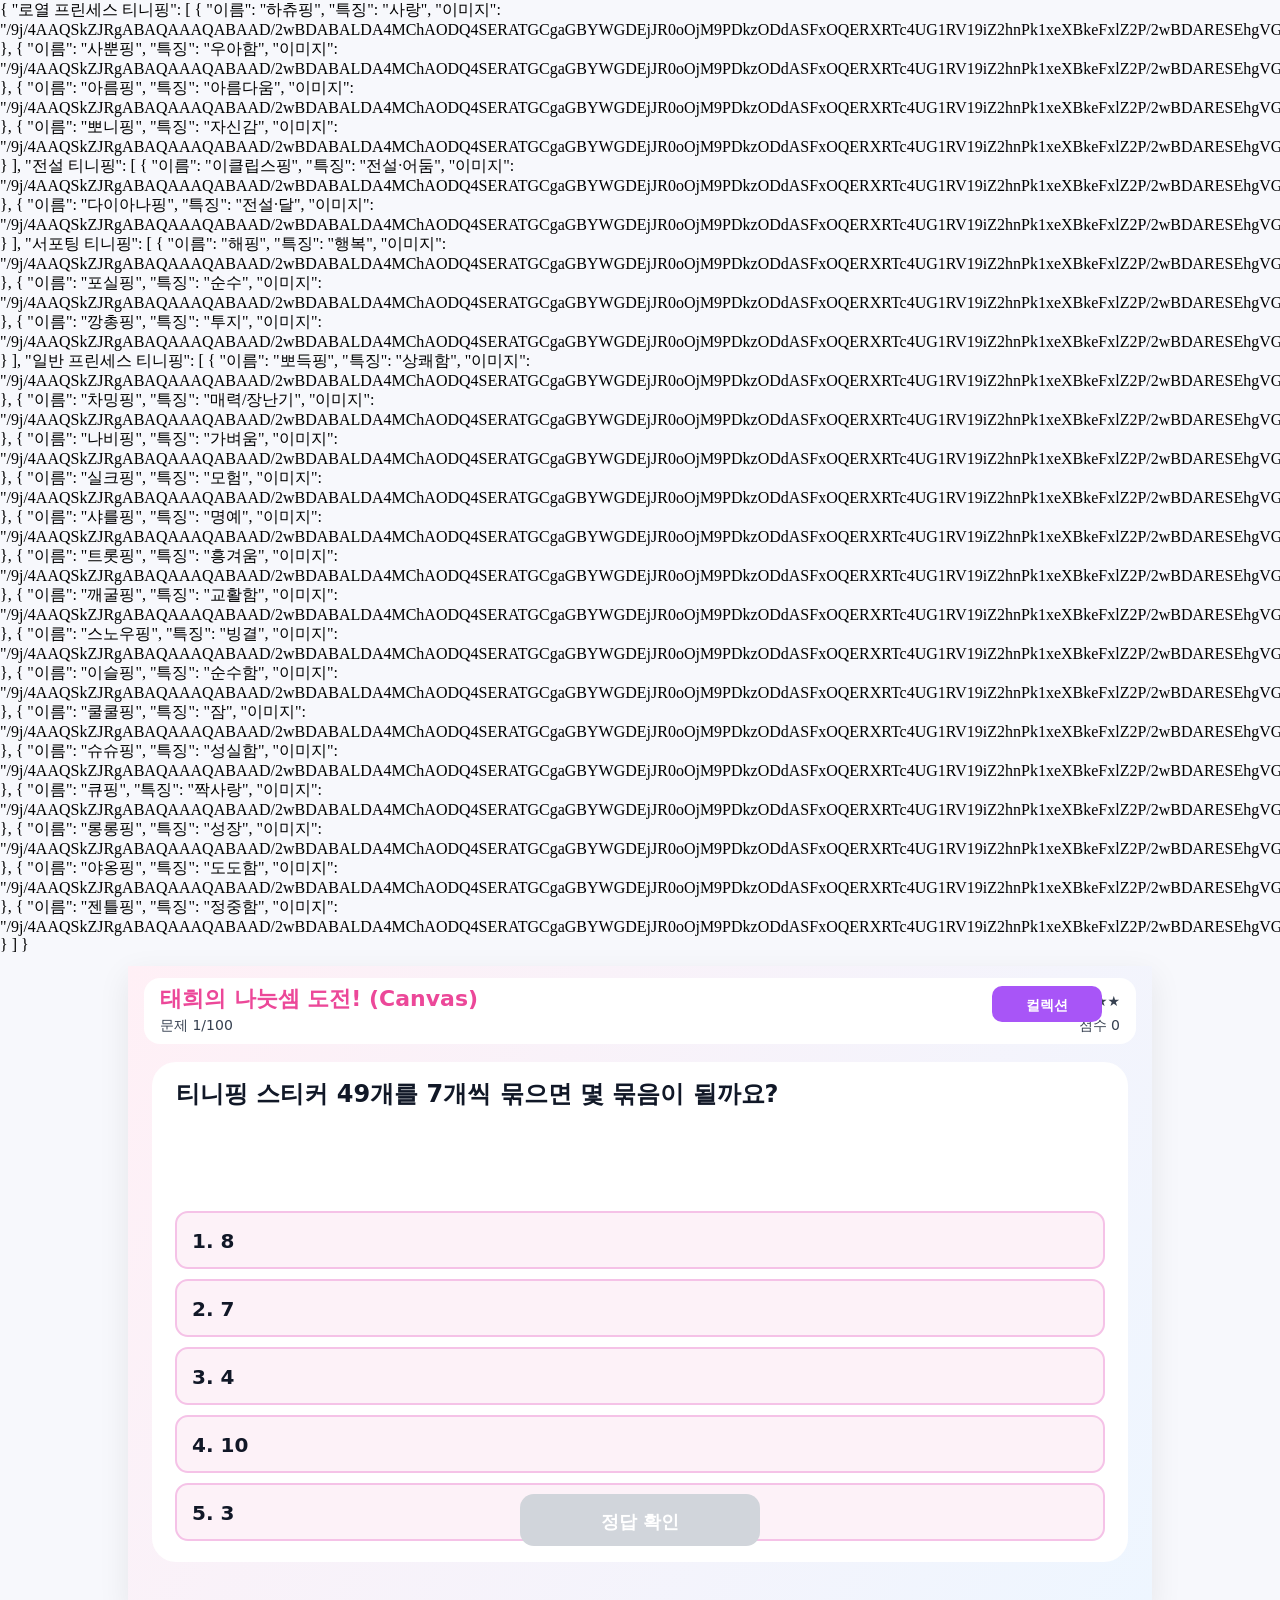
==== imdex.html @ 5ef560f1 "html" ====
{
  "로열 프린세스 티니핑": [
    {
      "이름": "하츄핑",
      "특징": "사랑",
      "이미지": "/9j/4AAQSkZJRgABAQAAAQABAAD/2wBDABALDA4MChAODQ4SERATGCgaGBYWGDEjJR0oOjM9PDkzODdASFxOQERXRTc4UG1RV19iZ2hnPk1xeXBkeFxlZ2P/2wBDARESEhgVGC8aGi9jQjhCY2NjY2NjY2NjY2NjY2NjY2NjY2NjY2NjY2NjY2NjY2NjY2NjY2NjY2NjY2NjY2NjY2P/wAARCABkAGQDASIAAhEBAxEB/8QAGwAAAgMBAQEAAAAAAAAAAAAABAUAAwYCAQf/xAA4EAACAQMDAgMFBQcFAQAAAAABAgMABBEFEiExQSJRYQYTFDKRQlJxgdEVI1SSobHBMzRTYoLw/8QAGQEAAwEBAQAAAAAAAAAAAAAAAAECAwQF/8QAJhEAAgIBAwQBBQEAAAAAAAAAAAECEQMSITEEE0FRFCIjMlKR0f/aAAwDAQACEQMRAD8A39SpXEj7B6npQM7rxmCqWY4AoO5u/h4jJIxA7BRk0G18LuFSjEqzY5GDTo0jik9/BbeXrjIjOBSSbUJ43yJDTG45UmkstvJcysseBgZJPQVSO/BCHkY2evDcFuMEH7VORcI0XvFIK4zkc1nNM0eCdn+Ik3sv2ASBjzpx8CILZ4rfwqRwCTgGk0jPPHFqqJwmqxPK0cgaIjoX6Gr7e+QuMOHjJxkGs/qlyokAkTZLjxL61NPZyc42gkYFOti59PFQ1cGywPM1No8zVNvIHiXDE4HNWZ9TUHnUdbR5mpXOfU1KALaomOHzjOBwPOr+lCSyEvnt2oCK3El3fI8TFpy7HovZfyri0OLCNx9lsn60wuLW3uZVDxLvY43AYNEXNtGkKLCuCBtVFGc//edVZ292CSikBSEMpGaERPdSO24BWHNEtp94eEVFH/Z6HfR9RkOGeJB57iaC4uH7IBjnddRRomI65/CtD8SqwhpWCj1oO20hbXxM29z1NF42jypszzTjNqgaeO2vl52uOm4dRS5Va0maJuXXofTsabnDgkEH1FAaoMxxT91Oxv7j/NImD3otsrpoHHPh7itBGyyIGXBBrJxNkU3067WGJxM4VFGcntSe25OaHlDfA8qlAftjT/[base64]/em1tZcYuNN+QOxRpR4QTjgeppvLorPbMWk/eYyFA4zQujAwC3MikGQMRx39fyp6s471x9h5m5ZOPH+izZtMtKMlJDGjbWaVT5FDxUp7c65FHMUigacDguvTPlUrieKCddwi78BzfOa9I4rwjxmu+1euIWXKZmU+tEXtrHd25WXONjKcDJwy4P6/lXsyeMUQ4KoGHTHNIuTuj5zcezNyL2Nw5EqEYV4jIrAdxxgj0NbL2c0ddItCoHiIA54J6nJ/EmmSyp96oZkA+YVTdjlO7pVfIgv/au2hneOO1naZRtYEY2nypjEPiLCBruNS7oGZGHQmubp7MSmY28bS92K80sutYhVjvmUsey+I/0qYp3uVGFrZDFY7O1bfFCiv2PU/1oC9uffs0anxEfSgGvZ7g7YUKg/abr9KtjVrWDL+Jjnr3/ABrPPLIofbVs0jF3b5Dku44IkSVmZ05WNVwOOmap3y3T4eVirH5c4FBxqXYs3JNFe/js099IeF5A8zU9luCU3uVKCfjcYDSJhwCCB0w2OPwqUgfX9Qkct77bnso4FSuf4GL2/wClfGye0bRXWQ7kIINW9qQ6TcPiTnKhhxTxWDKCOhrvZyZMbg6KZx3oqM5iX8KFuGG2iLf/AEVpES/EFm2MT4VU+feh5dMWePc886jGAEfGfy70zdU7opJ9KFu1bcFVioXDZHGAO31rLNleOGpIqM2uBZNoEaWjob1wCeS54/A0Ivs/[base64]/SjgSWlWEhcADAqFQwIIUg9Qa6xUxSIEV5oLM5e1dQDk7W7fhQH7L1H+Hb6j9a1mKmKepnVHq8kVXJk/2TqH/A31H61K1mKlGor5k/SEpWHP8AtYP5KgEOeLWAf+KlSgdsvSGBhk28X8tEJY2zICYE5H3RUqUjOUn7KmtrcOR7iPg/dq2KytmG73KAg9lFSpQDk/Z7ffKF8zyaMjRVjUAcAVKlNmEuEdYFVyNt6AVKlIhAz3br0VP61x8dJ9xPof1qVKDSke/GyfcT6H9alSpQFI//2Q=="
    },
    {
      "이름": "사뿐핑",
      "특징": "우아함",
      "이미지": "/9j/4AAQSkZJRgABAQAAAQABAAD/2wBDABALDA4MChAODQ4SERATGCgaGBYWGDEjJR0oOjM9PDkzODdASFxOQERXRTc4UG1RV19iZ2hnPk1xeXBkeFxlZ2P/2wBDARESEhgVGC8aGi9jQjhCY2NjY2NjY2NjY2NjY2NjY2NjY2NjY2NjY2NjY2NjY2NjY2NjY2NjY2NjY2NjY2NjY2P/wAARCABkAGQDASIAAhEBAxEB/8QAGwAAAQUBAQAAAAAAAAAAAAAAAAMEBQYHAgH/xAA2EAACAQMDAQYDBgUFAAAAAAABAgMABBEFITESBhMiQVFhcYGRFCMyQlKhBzOxwdEVJnLh8P/EABgBAAMBAQAAAAAAAAAAAAAAAAABAgME/8QAIBEAAwEAAwACAwEAAAAAAAAAAAECEQMhMRIiBBNBUf/aAAwDAQACEQMRAD8Az+iivVUscKCT6CgDypHR9Kl1K42Ru5XJZhsNhnAPqaU0/s5quoXCQx2c0YffvJUKoB6k4q9WfZhNO0v7K1yZHZizlR08jgHy45ppaxOlPbIhJra2tre4SZrW3STDIqkDfOQw3IPHNdSRrfW0qancxtasA0cxwnQS23QTyOnGffappNKjEfdOO9Q4yZT1E44znmu20+3kkLzWEczn8zgN5YGM8fKr/[base64]/Ua6sUo4ntM6O1eoT5GlZbQpFmMlmHPvSSSxunSw6XH70tTXQOHL7FhcCPHUuRnxewqG7W9ll1mEXdgqC9XGcnAkX0Pv6GpFqf2c4ljwxw67E+tZ8k4tRrw1rxmJXNvNaTtBcRNFKhwyOMEUlWrdu9JS+0KS6CD7RajrDAblfMfDG/yrKaxOkKKKKACiiigCc7H3YtdeiDMVWZTEd8DJ4z88VoTo0s5TOAOTWRKxVgykgg5BFaNpOpXN3o0E/WO/myju42HTnL7egGcVfH70TST98LDFHFGcKi/E7mnStmqnqcV5pUNtfx3jyJMR4JDk7jIz5cenFWDTbpby0jnXhxnHpVUv6XDnxDyGRnTLr0nJ2pOe2il8R8LeopXNQ1/[base64]/q2A+hOau1reGGY9WSrc1rEvHSMb5JVqH/SIv9P1CeRYWklkgjX7gchfY+n/AFVh0O0e002KJzlhk5HuacgQTeMANnnfmm95qi2E4jmglKMuVkQAj3HyquTl2cNOHhqa90fyqxicJ+IggVWLXXY9O0mWyuLZmmYMRgDpbq9fh/arBYapBfu4gSXwAEs6dIz6fGkrvSYLhwTFG4ByA2xHt8KXG48oXMr36lP0qzuRcbxuuB5gg5GCP/e9X14gIUBVRhhsBtSUFqIGB8IwMYA4HtSs8y9aRg7g5PtVXfzroiZcQ/kV657E6beXElxPc3jO5yT3g+m44qNuf4f2vfgwX0qQ48SuoZs+x2q4SROpyOPjSZBI3ZfrUKEyXyUuik3P8P5SpNjfRyNjZJV6SfmM1VNQ0+60y5NveQtFIN8HzHqD5itc6ZE8QG3qKju1lhFqvZ6aRgO/tFMqNxxyPhj98VFLH0dEpudMroooqQJbs5frY37ByAsydBY+W4I/[base64]/OpZ+/UeFU+bVDa73kNpLeTyE9whYImwro46S9OLnlvtNt/wCD2OZpAF6ifavJ45FUkDPwqo2fa61ZlWUSRH9RGQPpU9HrgdFYBZFPDA81Sxv6maimspdjmzu5IZcN+HzBo7T3VtZdn7uUsAJ42iRR+ZiPL+vyplLed/KGC9NQXbe/[base64]/Sh5Q7gj/NKeJQsG7dPpElcSeEkVQu2euALNpSr1lgpdy34N84A+lTWu350OKO8MXehn6HUsQTkEgg/L0rNru5kvLqW4lOXkYsadNJYhTLb1iNL2t7cWjBoZWX25B+VIUVmakse0WodJCvGh9VQZFRksrzSGSV2d25LHJNcUU22/QCiiikAUUUUAFKQzy28gkgkeNxwyNg0UUAW3sLax3V1PfTlpJ1bpBY55BJPx2q86hIbW1DRgZ6gN/eiin/BopXby5lktrZGbwtIxI+A2/qapVFFFekoKKKKQwooooAKKKKAP/9k="
    },
    {
      "이름": "아름핑",
      "특징": "아름다움",
      "이미지": "/9j/4AAQSkZJRgABAQAAAQABAAD/2wBDABALDA4MChAODQ4SERATGCgaGBYWGDEjJR0oOjM9PDkzODdASFxOQERXRTc4UG1RV19iZ2hnPk1xeXBkeFxlZ2P/2wBDARESEhgVGC8aGi9jQjhCY2NjY2NjY2NjY2NjY2NjY2NjY2NjY2NjY2NjY2NjY2NjY2NjY2NjY2NjY2NjY2NjY2P/wAARCABkAGQDASIAAhEBAxEB/8QAGwAAAQUBAQAAAAAAAAAAAAAAAAMEBQYHAQL/xAA2EAACAQMCBAQCCQQDAQAAAAABAgMABBESIQUGMUETUWGBInEHFBUjUpGhscEyYtHhQmNzsv/EABgBAAMBAQAAAAAAAAAAAAAAAAABAwIE/8QAIREAAwACAgIDAQEAAAAAAAAAAAECAxESMSFBIkJRMoH/2gAMAwEAAhEDEQA/AM/pa0tpby5jt4EZ5JDgKoyaRrRuReBCxtftO6TE8w+6DDdF8/f9qBpbJXgfLUXDrSOOZmldQdj2z1/UdKlHMMA0qBt2GwrlxceHEADu1MBJqPWmkdEQ32OjKCele1AYbU3JSOMPIcZOBSqZTDdVNBtr8AtivIlYPgnY7V6IySe1Juu1AJIcxncb04+CSNo5QrowwQRkEetRySYIVzv2almbpvuO9DT2TqfTM8515c+yLz61bKTaTsTsNo2/D8vKqvWw8y20XEeW7yOTJMUZlQjqGUZ/171j1I5wooooAlOW+G/avG7e2YHwy2qQgdFG5/x71ql1KI10qAoAwAO1U/6OLUA3t6wUlQIlPcZ3NWG9lyxoOjDO3sWmlDPF5aRTdsw3ciE/Cx1r8jSUDGUgZ3XapJ7ZZ4FBOHT+lqzWWYemdG1Pg4qrc25ib2rltI8J8GUZ8j512J0iOl/hb1pcgXA0qNXr5VJZuXhIw36fQooHboaSlKqcE4zSsdtIo+OXI+WKWVYvJf8ANUjl9iXJIjnGaT1Mh3yV/apGWxjcZjPht6dPypgytHIY5Rhh+tVRWaVLQvJcLaWU875ZY4mc6e4AzWL1rvGrQXHLV9FGzK3hFhjcnG+PfGPesipM5b7CiiikYL79H7aeEX3/ALL/APNSxUzz6B7nyFQfIkqfZl/Fq+8Dq+PTGM1Y+H4LSMeuoCg68T1DZ6+pxxgHO/Y+VKwoxOBMxHlUTcyX3E5pFstaxIxQacBpGHXc9AO5/wA1EwcSv+H3bRzs7aGw8chyR8jWnjT7E79F7ijTHTPzpwoAGAMUysp1ngSVDlXAINPRWdaI0QXGeIXr3RsOFxGScDLsAPgHvtVba94la3bR3lxdxyKdxq3HsdjU03EvsbmC9a4idoZsHUo3HcGojjN79t8TElrEQEjwNWASBkkmrymvRtb/AMLHwjik8rpBcSxkONaTjYSKNsAdmz1FP+LINEUo6htJ+RqD5XtptWHGBDIsq+mpWDfnt+VWLiKarF/7SD+tTvwwXxyIb2T6hpJ67Vjl/Ctvf3ECElY5WQE9cAkVrts2lhWY80wpBzJfxxLpXxScfMZP6mssWZaZE0UUUiJY+SbrwuJy2zMAtxEQBjcsNx/NXG0AMrxMFIcZAYZGRWa8Mu2sOIwXS5+7cEgHGR3HuM1o6SKLiKZDlGIYHplT/o0HVge5cnm1vRwUWvixM0ZSZH0dQ3iZz+WKgb+duJ391eIoRSQdJYZx0Hz6dquVzaLdxeHpQYJYOfxdNx3BFR8PAUE+swrHjr8eoZ9BVk5flmUp7Y85fRo+FQpJ/UC35ZqYQg52O3pUbcrNb2DtZqDJGMhTvkDr71XZePcVlGInCD/rX+TUapbEodvwWbivDUv1DAKZUGMN0YeXp6VERcuLFPrFtI39rOuM/OnnLEFyttNc3bOZJ3BBc7kAYzU0WArU20g5OXoaWVl9XXXI2ZS2ptPTpgD2pe7cC1kz3GK48oHemN48zgHw3WIHqR1NLsIl1Xk8wj4wPM1l3MdwLrmC+lClczEYJ8tv4rUYD8QI7b1kN1Mbi6lnYANK5cgdBk5oYZ+0JUUUUiAVdOWeIreWAtZG+/gGwPUp5+3SqXS9ldyWV1HcRH4kOcZ2I8j6UG4vhWzVLS/CgJKcHz86kFlDDI3HpVXsruPiFmtzECAdiD/xPlTu2lii1eIWGehFB2vFNrlJYA/cGklhtFcuYIgxOScVCzMs7ARzEgddzXHsmEXiZ1Kd9zvjvQJYUvtosIuUdtMbKxHYGulJXHUL69abcHt00h03VfTqalm6UzmvUVpDaOIJv1PmaZ3t3qzDHuOjGleITmNBGn9Td/IUyhh9KWymOV/[base64]/dtGhc6AwwcedOj0o7V2nM8Voi3t7IqRDJcuT2OKXRAKZ3vFLCzupUuLuCJ13Ks4BG2elRN1ztwiBfupJLhsEgRoRv5HOK4clZXTUovyWizDaoHmnmWLgtuYoiHvZB8CfgH4j/[base64]/2Q=="
    },
    {
      "이름": "뽀니핑",
      "특징": "자신감",
      "이미지": "/9j/4AAQSkZJRgABAQAAAQABAAD/2wBDABALDA4MChAODQ4SERATGCgaGBYWGDEjJR0oOjM9PDkzODdASFxOQERXRTc4UG1RV19iZ2hnPk1xeXBkeFxlZ2P/2wBDARESEhgVGC8aGi9jQjhCY2NjY2NjY2NjY2NjY2NjY2NjY2NjY2NjY2NjY2NjY2NjY2NjY2NjY2NjY2NjY2NjY2P/wAARCABkAGQDASIAAhEBAxEB/8QAGwAAAQUBAQAAAAAAAAAAAAAAAAMEBQYHAgH/xAA0EAACAQMCBAQEBQMFAAAAAAABAgMABBEFIRIxQVEGE2GRIjJxgRRCUqGxIzPRFWJyweH/xAAZAQADAQEBAAAAAAAAAAAAAAAAAgQDAQX/xAAhEQADAAICAgMBAQAAAAAAAAAAAQIDERIhBDETQVEiQv/aAAwDAQACEQMRAD8Az+iiigAr1VZ2CqCzE4AAyTT/AEjRrzWJzHaR/CvzyNsqD1NaBoHh620g/CRPcfmmK4x6DsKV0kNMuik2PhXV7uRQbSSKMkZdxjAPXB51OQ+HLWyItLyB5DIC3mtGR1AwCDsR/wC9KvEjCKIsKbRSNLIFY5B6VPjzu+9dC3qXoj7fSNPt7dY5IInjBBZAvwk+o6nYc807ac4CR/Ag5KowPaubkOhYZLJnZqSiy5Awck4xTVquxMlfUiyyONw7e9Nr/S7DVU4b23Vm6SoOFx9+v3qViswFBc79hXTWy/lJH1rH5pT6Z1RRlfiLw/PolwCCZbST+1Njn6Hsahq2PUNPXU9LuNOlwPMXMbfpYcj71j0iGORkb5lJBquL5IY5ooopwCnel6fLqmoRWkOA0h3Y8lHMk/QU0q7eAbNPw11eEAuzeSD1CgAn3yPalt8Vs6lt6LNbW0NjZLa2MfBAnU82PUnuaVtZP6u/XNesePKq4xjkKZBzHJg7EVlEdNP2yvGk05Jlx5kRWmSMI5t+XKlre5VwAThq6kgSRuIHB/ao8dfG+Fk2XG97QvGqhAABg/vXK2scbl41we1IotxFtGQw7E0p+Jkj3kh9jScH3p72Cr9R20yr8zAV6JA24OaaX0fBIrqCBIM4PQ0Wwbc9Ke8Ezj5bKeK48kOywDI3Y1kHiEAeINRAGALiTl/yNand3SW6NJIQI4lLuT2FZDeXD3d3NcSfPK5c/UnNUeKmp7JKe30I0UUVWcCtB0K2uYtIsrRZPKMvxsy8zxHKqPXAJJ6CqXo1p+O1a1tjykkAb6cz+wrStatbkpFJZZSSLLKVP0H8Ue3o43xWyKkkl0zXhaeYXX4cnjLc/r1qyPZx3MeT8LdDVc0zR7ibVFubguyqeNncYLN29/4q3xKVFJfTNYptbRBzQzWrYdSV/UK5W7YDZyPvUhqV26yrbW8fmTvyFQJ1Ka3vmt7uDhkXmuN8dx3+xrqTpdo3WdeqJSK4nlbhRmNPbYHOZCWYHr0pSz4JoVkTBBGQRXj/AATsO+9R+S9T0tA731oVu1ElsMnkwohRREAKSuH/AKar3Oa7gbBx3rnF345zT4lP8fXUlpaxWa5Bufjdv9oPL3/[base64]/DH5jcK42xnv70rK2Zj6AU8dVVMDAVRyqMlYn6tzqTP/bU/pZinZ6D5snF+UbCnEILPxdBSdugbC9OtL3HEseEG3pRlrilikfJalCVxcBWA5hd2+nWsanZWnkZBhCxK7Y2zWk69cy22mTGFJJJ5AUQICTk8zt2H/VZo6PGxV1KsDghhgitMMcZ0RpuuzmiiitzoVcfAcEifi7iWNhAVAViNi2d8d9qi/C2iLq128lxxC1gAL4/Mei5rQvLMsHBAgSONQqIowAB0FK3oeYbWxEQLN8UgEZ234uWeQ+vKlza3UCkpJxAdGqO0W3u4pPLMjMvmI2CD8PI5OfQYx61Yrk4tmztkUq/obb9EdPfPY28k9xxeXGpZmUZAxTNfF2lOwVb1SScD4W/xTuC48yNkZDJGRhhjIx6iqP4w/0WKa2OjiNJgWMvlEkDlj071xLvQXuTQpJGY8LH60nJGWwwGaj9I1BdRsIboHd1w47MOdSaPXm1kuMnJ/[base64]/uoVbcHpUTNqtlbWz3V5A0aIQGMXxDfrik7PxdotzMsFu0pkb5Qy8Ofekyw71xNKtfg9Nq1vLxR5x0xVI8c6K8FwNThh4YZtpQBgK/f7/zV5vb68XT7ia0hjEqoWjDb5PQVlWqa5qWqnhvrl3VfyfKvsK0Selv2JduvZ3oWtyaPOx4TJDJ86Zx9x61f9P1W2vYhJbyh169x9RWV11HI8TBo3ZGHVTg1nkwTk7+xZto2FZ1/UK9a4RQSWAArKhrepDleS+9I3F/d3X9+5lcdi23tWC8NfbH+RF+1fxXZ2SskTCeb9KHb7mqDf30+oXTXFw/E7dOgHYelNqKqjHMLUmdU2FFFFOKFLWt3PZymS2kMbkYyADtRRQCehW61O9u1Kz3Dup5ryB+wpqrFWDKcEHINFFB1tv2aHaajcy6VHcO4Mnk8WcdcVn00jTTPK/zOxY/U0UV1m+b1JxRRRXCcKKKKACiiigAooooA/9k="
    }
  ],
  "전설 티니핑": [
    {
      "이름": "이클립스핑",
      "특징": "전설·어둠",
      "이미지": "/9j/4AAQSkZJRgABAQAAAQABAAD/2wBDABALDA4MChAODQ4SERATGCgaGBYWGDEjJR0oOjM9PDkzODdASFxOQERXRTc4UG1RV19iZ2hnPk1xeXBkeFxlZ2P/2wBDARESEhgVGC8aGi9jQjhCY2NjY2NjY2NjY2NjY2NjY2NjY2NjY2NjY2NjY2NjY2NjY2NjY2NjY2NjY2NjY2NjY2P/wAARCABkAGQDASIAAhEBAxEB/8QAGgAAAwEBAQEAAAAAAAAAAAAAAAMEBQIBBv/EADEQAAIBAwMCBAQGAgMAAAAAAAECAwAEERIhMQVRE0FhcRQiMoEjQpGhwdEzUjSx4f/EABkBAAMBAQEAAAAAAAAAAAAAAAECAwQABf/EACMRAAICAgIBBAMAAAAAAAAAAAABAhEDIRIxQRMyQlEiccH/2gAMAwEAAhEDEQA/APicmtLp80K28izbMMFBg/NW3160tLbp6v8ABRKxkAzGoB4NfNQIj3aEsYhqB+bjFeliyO7SKUquxUsqzTYACITRNBHHLIviAaRlQfP0p174MkpMK48s96R4Ody29JPtp7f2L4PLWYQ3Cvjan9TvDdyqTwgwNqV8OO5pklo0TGOQMjDkEbiui5em4B5vjx8C7WKOQtrfGFJxTre8VYnjZcswwGHlS/B7Gu5FTwEVRpIJ1Y86MLita/oOzkQr8QoOytT54I4XRVLYKhmHakhtlXGCDTNRkky3JGKukkqodE0kjNnJzv8ArTU/[base64]/xWHfdOEMYeENhfqU81GeLVoRxa2ZkPiaMn6c/pTYv8g965NsWRZY9zq3FdJs4pIppUxou0SSDS7A+RIrRln8ezgzyBg/aortSlxID/ALZpkJ/DC+5rsbptBg2rX2e0UHmiiMfQQpanp4mSctIz7KTwPX1pEln44cuSF4H81H00BDIrbmQZweDjmtuc5aMeWB/1V4SuNAk3OmyaOL4eICKPVj8oOKZHcxswR1eJjthxjPseKke4lurk21mASv1M2wFPbp/UYIfFEsUoG5UZB/[base64]/rXFuB4RPmGrrqC/NG3+yVxanMbj1FQTuYnyOzzRQeaKYoa9lbaLd525+lfYf+1ch+ItlfI1rsR6ip7Zg3TIFB/IKhEjpIzDOM7jvWiK1aJp10atlEkF1K4wPGwR9ua6v7OWZ/FglKEjDKc6W9xS47qOQdh27U5XQ8N+9Kobsooq7EWditopRSd8E5743x6VdGmc4IJHIzxSTIpGxGa9jkcEfPHvyMU/SpD6R7cdPinhjGrQ8ZJBBwec10lpFFbmJFBLaQxHOAc5Pc100y43IqeW/jQYjwzeQFDi2K0l2Ux3UcRKgZk8T8QHyFfN9Ut0tuoSJH9Gcr7HerbVy907NywyfeoepTC46k4XcIoX3I5oZYqJK/yJr0ExQtnbBApNofq9RVF1vaxns/[base64]/ukPqik+U4IrQsb4k6JNids1aSU9PsCZl3H/E24LAioSdLqBwDWn1L8N5IV2I+YD0NZR9Ky5dMay080V5qHmRRVLLG/cMWXA4qJ/l3ry2vDJgMCG9uaJ5NLFcE1qtUZndkcsuoEeVT3MmiEAHdtvtTCp1HCkio5iHk5OAO1YMraQaEk0wafDHynXnnNchcmmaMCs0HT2cLxTYJmgk1Kcd64Kt5Cugpwuw2/eqXT0caLSa9LdxTbVdc+B5VEkckigK2QPKqoVngYSLLGMDBBB/fatcZ+WckIvLhbm6aZWwM4X2FKaDxR4kOD3TO4P8AVPj6Y8xLIwxnhRsP1NVW3QZZZQolCMeCT/VRbb3JDUZbIwOCGz7UVtv0OVcarzORnYE0UtIFE8SgOGxuDmvWUOS7bk0UVuRZIkvDoAC7auah0gtRRWPP7yc+xigA0HYCiipoQ6G+KYFBPFFFaIpAGhdJBBOc1QkrGXw2w4xnLDeiiqpdDx7AtjgD9K9WRs80UUzLyGBmxzRRRQAf/9k="
    },
    {
      "이름": "다이아나핑",
      "특징": "전설·달",
      "이미지": "/9j/4AAQSkZJRgABAQAAAQABAAD/2wBDABALDA4MChAODQ4SERATGCgaGBYWGDEjJR0oOjM9PDkzODdASFxOQERXRTc4UG1RV19iZ2hnPk1xeXBkeFxlZ2P/2wBDARESEhgVGC8aGi9jQjhCY2NjY2NjY2NjY2NjY2NjY2NjY2NjY2NjY2NjY2NjY2NjY2NjY2NjY2NjY2NjY2NjY2P/wAARCABkAGQDASIAAhEBAxEB/8QAGwAAAgMBAQEAAAAAAAAAAAAAAAQDBQYHAgH/xAA2EAACAQMDAQYCCQMFAAAAAAABAgMABBEFEiExBhMiQVFhFHEHIzKBkaGxwdEkQnIVFlLh8f/EABgBAAMBAQAAAAAAAAAAAAAAAAACAwEE/8QAHxEAAwEAAgMBAQEAAAAAAAAAAAECEQMhEjFBUTJS/9oADAMBAAIRAxEAPwDn9FFFABRRRQBc9kRI3aO0WJc5YhuM+HHNdBvbBX7QRai7qI44DHj0OTk/hWR+jq37zXTPvH1SEbPM54z8h/FarVrhhCqryzO2F9ef0qXJLr+fY6aS1mX12zSLsvGsb5+HnG/I5JIqi0nR7rU7qKNInETnLSEcBQeTW1bTJp9JvLBsLNKAy7/XNWVhpjwabFaW8gCxrteQ9ffH51tPwfjIQvPt9FVr0dvb9mJ7W1B7uBQgzz5g1hm028WxF60DC3JADnHOeldBl034uxmsu9CJKQe8xwF6k/karZ9NOpXsNvGTHpdsAFXON5Hr+v30iqZeIpywlWIyFzp15aQRz3Fu8ccv2WYdf4ph9Gnj0calIyqjEBV8yD5/lWkudLu+0F0kssyR2ccpAU5DFAfEx9+DWc1rU/jLgw22Y7GI7YYhwNo6E+pNPNOiTWFZRRRVBQooooAKKKKANh9HccgvLy4iG5kjChPXJznP3VrmuYo9QYyxg92vgB9ap+xmljTrCWWd0aW42MNr5ATGQPnkmnjb99qDNJG6J5A9QK5OSn5p/heEkuxxp45B3rrsOCoOeahRmhgkeOTbvIVf8V8/vOaYntW7sMjBsDgDg0iNyuV2gN5g0vFz5TdDYvh5j3S2hWZmUFcggfPgfcajhRmu0jdTHEi8KPfj8aZDGPBI3c/[base64]/[base64]/8AlM3DruyTyuQBUOkbbmxIHLsST8806WIfMWid3rOoW9r8atinwgbaSX8QOcfrxVtpWox6lZrcRZAPBU9QfSsbdw6gto+nvLKbdDuWMAYDZ5DHqOefStF2UsJrLTSZgVaVt4X0HlVLlKdFW/S1SOQXDEEKg+yTyfkBX2ePwl1LM/n714u7gw92ibTLM+yNWOATjPPsAKzz6xqNnrM1pdNBIIxuIjUjK4yce+OcH0qcce+hnX6aGGccZ65wfUf9VyXtLFFD2hvkhULGJjgA8D1/OutNiSSOSAqXdDg9QfQmsD230ew0i1tREsj3k8jPJMx+0PPjoOSPKka70VmPooooMCiiigD1GjSyLHGpZ2IVQOpJrsGmWaaXpcFooA7pBvwerf3H8awnYOwW41Z7qRdy2q7h/meB+5+6t1eXHcEHGdwwAfWtnt4PKKu+kkadwCQM+VJadqT6XL4w3csTzim5DnLHkmkW0u5upMmN0jz1bjj2FdOJrGO6SRsLa5tNQRZlEUh8mwCRVUe1UdrczQalbTW3dyFe9Vd6EA9fUZFIww/AxubfwbeuOc02biV1/qbOOUgAhmGa56XeISahrWTa5bHWbK2u7F3Krl0ZQQecYOOvlSemdn5HvWubklSysDnPiJ4JGeeh860cDNJaxyRFd23lTxz+1Vh1OeeZ4ZU7lVO1hnJJ+dUm6zEZ4pj9gI4w4jComdqKPJR0/msD9IVnqP8Aqgupx3loV2xMg4Qeh9/fzrbuAMSRnBA4pw93cW5SZVeORcMrcgj0NTa+hSw4ZRWw7UdjHsf6rSkkmtsZeP7TR+/uP0rH0ooUUUUAdH7GWvw+gI+3D3Dlz55HQfpVxeIFCSf3AFRn3qSxtoreCOCCPZFGMKuc4Fe72BpIMoMspyB600UtQ7eLopLuV7bbJE211ORTlxdzixilmI7yRNxA4xShML3cbT42L5N0z7+1TIXv9SUFQUXxZHIPpV7wg22j4tpcNYPlisr+IY6j2/[base64]/[base64]/Z"
    }
  ],
  "서포팅 티니핑": [
    {
      "이름": "해핑",
      "특징": "행복",
      "이미지": "/9j/4AAQSkZJRgABAQAAAQABAAD/2wBDABALDA4MChAODQ4SERATGCgaGBYWGDEjJR0oOjM9PDkzODdASFxOQERXRTc4UG1RV19iZ2hnPk1xeXBkeFxlZ2P/2wBDARESEhgVGC8aGi9jQjhCY2NjY2NjY2NjY2NjY2NjY2NjY2NjY2NjY2NjY2NjY2NjY2NjY2NjY2NjY2NjY2NjY2P/wAARCABkAGQDASIAAhEBAxEB/8QAGwAAAgMBAQEAAAAAAAAAAAAAAAQFBgcCAwH/xAA6EAACAQMDAgQCBggHAQAAAAABAgMABBEFEiExQQYiUWETgRQyM3GRoRUjNUJzsbLBByU0coKS0fD/xAAZAQADAQEBAAAAAAAAAAAAAAAAAQMCBAX/xAAiEQADAAICAgMAAwAAAAAAAAAAAQIDERIhMUEEE1EiMmH/2gAMAwEAAhEDEQA/AM/ruGGWd9kMTyPjO1FJP5VxVs0QR2OmRzRxsl1Lne56gZIGPTj8aG9FMWN5K4o48Lwz2kWoGe3ePdEoUuhH73bNScg26QxHVyCfxpZp3cNyzcc96cdDLp6xIMsVGBWH2metjxfQkm/ZEdKais3IDOQmegPWmorGOE75TvZBu9s18+IWYkmpzj/Tp+1vfE4i06dpMRFGGM8tj+dOXumzrZxmC3y0g3XLxndkjgZ9OPlxS3xDXtFIwBGSAwwcHGRWvr/GSvk2qfojl8vbj1r1z5c+lNrhWK4yvoaWu4/guAv1HGR7eoqdQ5Wyqvk9DyWBeIPFKrnHSkdTtJr3SbiKLbujHxW3HHCg5+dM6WG+lJtJA5Jx3Fel7cQWlvqLzvsVonjXAJyzAgDirRW0cfyN8alszuiiitnkBV41UOssW/PMMZ5/2iqPVl0yeC40iOFWP0iAsWDfvAknj1x3rNeDr+HanL37JWzYJbAjqTz71IwxFFChcuewHT2qO0SJrm5EYHEfmqzoiwrhRk9/U0l2dWa+NMg7uGaJWZ1wGX1qOhfLYqz3Mf0mIoybfQ5BqrXEElncEMDjPBp+GV+PkVJy/J1G3NNR9KSU/rDjoeRTIbC4HetI6LR6r5iTTkUC3NuyOOOx9DSlujzSLFCpZj0AqxRaa1vbgKdzYyw9/[base64]/fnQEXt/wCiTaBdLMBDtZOxJxipG18OHhrmf/ig/vU1F0r7PPFbwtLM6pGoyzMcAUF6+Tka1s5tbSC0TbBGEz1Pc/OvZN6ty+5fcciq3c+MrGCYx/RrxwOrfC2/kcGpfS9Ws9UhMlpLvAOGUjDKfcUznb2eerRiN1kHAY8/fVdup/jz5X6o4HvU/wCJj/lagZyZAOPnVI1XUv0cphjIa6IwfSIEfz5yD2pHZiyTjx868jF54gXS5/o30YTEAMWEuME9unaiqezM7FmJLE5JPc0UzgrJVNvZ8ooooMGxacgk8O6ejdGtEB/61Udes7hbySbT5JFcIrxlCVJUKFP4EdKnvDGqi/0GDARZLYCIoHycKAAxHbNSVxb2uoxKsmQy8qynBU+1Idw6lcfRlyJPMq7TIZizGUOmAo4wd2ee9XvwvaSQaWhlGGkYyAegPT8hTSaDbI4Mksk6g5CORt+YA5+dSKMFk2ng+/egeJXvdDESkCq/r2rwWGv6el5/pYx8R+MgMchTjvjrVjhyVO7b1ONvp2+dVvxdo4vCLggmMpsdlGTGRyGx6c802GWmltEL418QWF9LarZOJnj3F5FHGDjAz39aPD0km+1uYSY3+ObWQhN25GTevHcgg/jUXZaKFd1eWG4WTyqqLukPIPl9OmM+mau+haVHZW8auwM0cjSyKOQrkbQM+wyPvNIlFqq/iIePJ5rfw9GIpXAlmEbk9WUqTg1mtW7/ABFmV9Ut40lDbIfOqtna249R2NVGmUfkKKKKBBVg0TwrcatZNdtOsEWcISu7f1B6HjGO9c6F4Xu9UeOWZGgsmG8zHowBwQPfr+FaFFbx2lisFvCsKqNq7Rx9/wDesO5T477NxHJlQtdCvdGlNzp1+k0yjJh2FQ47g5OOBk803B4r0+dGlZ2s5A2BGQXyPXIFTRRG2yR/rJfs3OMcjrx/91quyeDmutWuJ5NlpYibCxrwzJjqvBH4012VueDXEsK37gZOGXjzKcivaPUFJGcfOlLywgi0idNOtUiyVJWMYL47n3qHs0mUEzreeY7U2RFhmsVfH0WUJxyb0XKG6iPPAplZkPIIqipLqay/BEUhfOADGQal2gvYAhkdWyPMBkVtVsLwOfLLCGhQllVFJ6kADNK31/DZ2slzMdsKcuwBPt2+VRK75JApBUZz9cmo7xtrHwNLGnRvGzT/[base64]/Ho08nS/S+Wjb1wcdc8U/blShYjAzjmo21XYWQcdQK7aSSNEQRnJG0qWxyP50ZslY1tLZppN9kuCryNEVIIAOT3pe7hEkRUDzdqWtJZ3YlwTL8QAAHO0d8npipHOZgPetYcjtbaM/1fRRNV8RWumyyRREXFwhHC/Zn1G4HORVP1TUZ9UvWubg8nhVHRV7D5VxqP7Suv4r/1GlqsTqnXkKKKKDIUUUUAFFFFABUv4T58Tad/GFFFAGkN5Znx2NMoqyqhkVW2nIyOhoopeUWsahRIy7IgUuctgdTXUZzIp96KKEtGUYpqP7Ruv4r/ANRpaiimTCiiigAooooA/9k="
    },
    {
      "이름": "포실핑",
      "특징": "순수",
      "이미지": "/9j/4AAQSkZJRgABAQAAAQABAAD/2wBDABALDA4MChAODQ4SERATGCgaGBYWGDEjJR0oOjM9PDkzODdASFxOQERXRTc4UG1RV19iZ2hnPk1xeXBkeFxlZ2P/2wBDARESEhgVGC8aGi9jQjhCY2NjY2NjY2NjY2NjY2NjY2NjY2NjY2NjY2NjY2NjY2NjY2NjY2NjY2NjY2NjY2NjY2P/wAARCABkAGQDASIAAhEBAxEB/8QAGwAAAQUBAQAAAAAAAAAAAAAAAAMEBQYHAgH/xAA1EAACAQMDAgQEAwcFAAAAAAABAgMABBEFEiExQQYTUWEiMnGBkaHRBxQVI0KxwRZTYpKy/8QAGQEAAwEBAQAAAAAAAAAAAAAAAAEDAgQF/8QAIBEAAgIDAQEBAAMAAAAAAAAAAAECEQMSIRMxQSJRYf/aAAwDAQACEQMRAD8Az+iiigAopW1t5Lu6it4QDJKwRQTjJPSrxo/gWGPbLqsvmNwfIjPHfIJ/DpQNJsq2h6FdazdLHGpSHq8zDhV749TV3svCOkWpiZ0eeSM5LO2FY+61MRiO3RLa3QRwxDaqr0FKDDLxQWjjX6KhznJbk0qCWOQTmmaEl6cqdvNBtoruo+CNMvd7Wpa0mZt3HKfTHYZqkL4evzqc9gyoksHMhLfCB2P34/GtX834uKa6hbrIhuIo0Eyj4yFGXHue+Kaq6JvH0ynU9NuNLufJuADkZV1OVceoNM60PW7YalocsYjLSw/zIhGgy3t+uPSs8oapk5R1dBRRRSMhRRUn4dsP4lrVvAVZkyWfaucADPPtnA+9AFysUGlWdksUiu6RAlig/q+L/OKfpq87SLtjRVyBnqTUTeSHz2yNvPCgYx7V7FMJI/[base64]/VbNpSZUXLDqB3FJ2GnJIwMq5A7VOFDnpSUYCucDHNHo0qLN8HKWkXk7RGMAcCkV04qxIk2+wpa4vIbOzkuJn2xxjk9ft9arus61rlnCl0dPS2tnOFaQ7j7ZweKyouRFyosMVoyn4pSR9KcRaem7LSMw9M1V9D8UG/mFvcxCOU/Kyn4W/SrbbvkCsuNPoJ38Op5bextnmkKxRRrlmPYVB2vi63upWItpUtlYK0xIOzPQsvUD3qS1W6tLZrZr+RUty5zvGQWxwD+f4VRtICv4iMlvEwsppmiCkcNGxwVP2I/KqwimSnPUvJkDzFk+VuQfX3pxGTkUzsbd47aBZSxdUCkseTjj/FP1GBUHLVtHTdxRluteEtWh1ObyLaS6idi6yRLkcnofQ0Vq/Boo9URopn7PdLmtNPnvpWUJdhdijrhSeT+J/CrA7kSN3Fd+THZW0VtboI4kXCqO1cR5JPFE8qRWKpHkb5PNIScSMB2OaeoqluRzTW6QQz5PSTj71j0TGyH8RWzz20TRqvDFiR1JAyM/gai/[base64]/YjVHufMvf3e3tkHwQQnJY/8j6D0FLXupR2yEKN79gKFkcVQpYVKVs6c7JUhDM7BeSx5pwq4HNQllcs8rSSNl2OSPSpVLpWHBrmyRd2y8nrxi9FJ7s85oqOrFaE5GDrkjNcxEE4PFNreYldrUvgdQeaWj/RboVZeQR1prqUJlg46jmunmZTzXvmb8D1rcYNGXkKZH4shiungukdGjdlMi8jgnHHWpSz8V2dxKsMMryOegEbfpWfaqMateD0nf/0anfA1vG91c3DZLRKqgDp8ROf7V1OKQ07ZexfSFcmJ8euK8/e3K7gjYpS0vIkbYSKf+TbMuVwoJzxWY9+m+Ij2FzPGwhljDgAgHOCO/T2zUfqTKAc4GT8K9z+lPXvtOSSbyrhTs+cg55Aqh3fiJD4ikmDPJYk7dnTtjI+/NJbSfOIzLnwsVpcTW2S6oyMuCCefrUxYxvJbo6unxcAFuTiq208Kqu4yMX5UAgAD1NSltBPPhcR3ETAHZnYVIHVW7GuqUNuyDSWRbTJd5Gjba2QaKTtQyxbfOuRg4xIqkj755oqXmjPj/pGwXgEhy2KfrdLjhqrpxJNlhj3FScXliLAwPvScEeessrJFZQ/U0NLFbxvM7AKg3HJx0qualqSWEDSGYZ/pUdWNVrUvEdze27W6gJC+Nw6k+1LX+i+PaXWRl9MtzfXE6ghZZGcA9QCc1ePBtr5Oil3jCPM5bd3ZB0/PNUCr9pd8llp9taScy+XtypBAye5+9E7apF3JR6yyw2sUsQaRQR15pR9NhkiPl4STbgHJI+4praNIYwJ5MjGNijAqZa2j8lTH/LIAOV/tWfJv6xrJL8IqTToY4JI/hwwKjaMYX0rNta0KbT53aFTJbdQw52+xrVSib8s5PtXWoJbw6VLJKoEMaF3AGeAMnjvW4Q1QnKUnbM6WZ5bC2lKgbhjIPSn1jqMkBAVypHp+lQWl6vbwlobyMvBuJUrwRSeq6qGvH/h0jpbFAoBXB6c/nXQsi1ouslItsniCC3bZc3KxSddu0k4orPGZnYszFiepJzRU9jPoxaC8uYBiGd0Gc4Bp3Lr1/MmwyhQe6jBoorJJpMj5JHlctIxZj1JNc0UUDCu45ZI23I5U+oNFFAFu8O6vd3Fu6zMr+XhQSOenerZcancJ4WublSoljjbacelFFMRn/wDq/Vv9yP8A6CudQ8V6pqWnmyuXjMJxnCYPHvRRQBCUUUUhhRRRQB//2Q=="
    },
    {
      "이름": "깡총핑",
      "특징": "투지",
      "이미지": "/9j/4AAQSkZJRgABAQAAAQABAAD/2wBDABALDA4MChAODQ4SERATGCgaGBYWGDEjJR0oOjM9PDkzODdASFxOQERXRTc4UG1RV19iZ2hnPk1xeXBkeFxlZ2P/2wBDARESEhgVGC8aGi9jQjhCY2NjY2NjY2NjY2NjY2NjY2NjY2NjY2NjY2NjY2NjY2NjY2NjY2NjY2NjY2NjY2NjY2P/wAARCABkAGQDASIAAhEBAxEB/8QAGwAAAgMBAQEAAAAAAAAAAAAAAAYEBQcDAgH/xAA4EAABAwMDAQYDBgQHAAAAAAABAgMRAAQFEiExBhMiQVFhcQcUMiMkQoGRoRWxwdEzNFJic+Hx/8QAGAEBAQEBAQAAAAAAAAAAAAAAAAECAwT/xAAdEQEAAwACAwEAAAAAAAAAAAAAAQIRAyESMUEi/9oADAMBAAIRAxEAPwDP6ssLhbnMPltgQkbKXEgHwqLY2jt9dot2EFa1H6QY2G5/atGyd/Z9IYtFtbo+8LSdKd5ifPfiaCK1isF0sltzIOpcveyUQgk6V/lB9qqb/ry7U4kYxpFoyEwUFCVb1Dw2Lveqsou4uF/Z6pdcjaedMA7T6U6jobBEf4Dk/wDKr+9UZvf5m+yD/bPvqC4juEpH6Cm3oGwubkOZBd0pSJLWhRJgiDNRc10Dd22p3HK+YSpw6WQIKE78knfwFX/[base64]/tVR1Jk/4pl3nkOFbM/Z7RtAn96Y/h1/lsrvtoT/JVI9UO3w9v2WRcWilw84rWkEeAHnT00/4GsSYdLL7boElCgqPODNafg80zlrcLSdLw+pPr/WopoQsEV6DaQqUgCefWoLLpmKkkqI32HlTQLUESfAV8+ZlPdG9V2QcdQkhKVFJHgJio9tktMa9j6irEa6Vpsa9dQYNrPWiW3DoeRJbcj6ZidpEzFL/AE//[base64]/AJU+pLr29ve26+ycQ4kAhWkg7HY1j/[base64]/qEVmFr7QMo69kLtrG2bmjWO+TKeZ29tifypdzNle4G7SwXm1pWnUkpQNKhO8pIpkyNg+8U3Vm4pNw3BBnfaSI/U7VTP2eRyN8i6unmbgDu9+IA8tIr1UjY69OHJbLdrvpO8+aslEJCOzMKQDsk+nofLwM0xKDb7SmnE6kLBSoHgiqXCY5Vmhzu6Uq0hIOxIA5PuTXW7tsu88W7a8YtrY/jSklz99v0rjfInp249tX9dOFt04uzu1uIc7ZBEJCuR5SfSuHX1s450+Q2lbiw4knSJMCd6v7VCbO0bZLq3SkbrWZUo+JNcbxBu7W5bgBSm1JTPAJB/vS1pt7SvHFdxidFSL20XZXr1q4QVtKKCRxIorAj0UUUBX1KilQUkkEGQR4V8ooNK6XzrN/[base64]/9k="
    }
  ],
  "일반 프린세스 티니핑": [
    {
      "이름": "뽀득핑",
      "특징": "상쾌함",
      "이미지": "/9j/4AAQSkZJRgABAQAAAQABAAD/2wBDABALDA4MChAODQ4SERATGCgaGBYWGDEjJR0oOjM9PDkzODdASFxOQERXRTc4UG1RV19iZ2hnPk1xeXBkeFxlZ2P/2wBDARESEhgVGC8aGi9jQjhCY2NjY2NjY2NjY2NjY2NjY2NjY2NjY2NjY2NjY2NjY2NjY2NjY2NjY2NjY2NjY2NjY2P/wAARCABkAGQDASIAAhEBAxEB/8QAGwAAAwEBAQEBAAAAAAAAAAAAAAQFBgcDAgH/xAA7EAACAQMCBAMEBwUJAAAAAAABAgMABBEFEiExQVEGE2EUInGBMkKRobHB0RUjM1JiBxYkY3Ki4fDx/8QAGgEAAgMBAQAAAAAAAAAAAAAAAAMBAgQFBv/EACYRAAICAQQBAwUBAAAAAAAAAAABAgMRBBIhMTITI0EFIjNRcWH/2gAMAwEAAhEDEQA/AOf0UUUAFFFfqgswCgkngAOtAHpbW8t3OkECF5HOAorUWnh+1tABcgXE2eJydg9MdfnVPwZpLWdjNPdQtHPPhV3DDKn5Z/KrL6VDIuYWYOOhOQaK76Yz2zfJn1EL5R9oixQRxlGjiRGTG0qoBGOVfbWkcwkZ7dJA3FyyA549T8aqRQxwmWIMDIpXO9fq+mflTUaxExQxg4lVyxxgAjoc8a3ysgvg51emtm87uTHXnhi3uY2NjmGcDghOUc9snl+FZW5tprS4eC4jaOVDhlbmK6fc2/lAMD92KkeJdKGraYb2If4y1T3+P04xnp3H60m2tY3RNenuln07OzBUUUVmNwUUUUAFFFFAH6ASQAMk10fw74bi0q1jmuEV9TlXeqyD+D6D19ajeDtDt5kTU7k+YUk/dRjkCp5t3+Fame4aG5a6nLFTgA4yB6Cs9t+37Y9l1XuWX0NKNo988etfUZSMk5xk1KvL+SSUBR5agcvrH49qXBkZwckketRX9OtsW+Txky2fUqq5bIps0DRRSuHaPJ5g19LBGMbQQVUqOJ4A0hYSSSv5TSbZPq5HA0+3nw/xI9y/[base64]/dzPMY5UH7mI7iMc/WnNU0yKySGOzhWKB5DlV5Bj/5S1y8FvhpnwoGACeA+VKqq93e/gfKKlVt/ZNSQsxYniaZVjCd44qaT8gSsXsZVdc/RJ4im7ezvp2CeQR0yxwK7Csi1yzzlmjuhLrJ6wzNcXsQjHv7hy/GtGzRiXJmcHPLecfZU64jGkaeiwoJLmZhGDy3MfyrP65b6tpckU13cK6SkgeWxCg9ulZpy9R8HT09KpjmfLZs5LdJvfjISTow5H41N1JjJp7LIMPG4yO3Sl/Dd9JcbVZ3dCCQGIyrDGQT14EEd8+lN60Ngl/r2n/v2Vkde26Ml3kdfJSon/DmniY7tXY/0IP9tSau6tY3OoeIfZrSJpZXRcKPhzJ6CnW/s+1pYyym1cgZ2rKcn04jFMs82Vp/FH+IytFelxBLbTvBPG0csZ2srDBBoqg01un6FHozs2oRW91ckBo13b441/mI6k9BVUyTs+5pyDk/Vwo+w8BUewvfabWGUuWdUCMSORAx09MU6koCj3QpXhuHbrz6UxcdFtzj0XLbWVe0NtdIWkUDa3PqMZ/HPakTbQXOpst8cx7xEnHA+iWPwJwBn44pNH33OSeQwTnPWqptob2DyipLMFBzyDLnn6YJHzq8Uk8/[base64]/hN8V+ENQv9clu7JBJHMqs2WA2tjGPuFFUNe8aDTdQ9mhSKXCAsTk4J6cD2xRWQ6hzi1vJ7R90LkZ5qeIPxFUf2+/l4FtGJP5gx79qj0VOWTk2uiX9o/vswJPRuJT4/[base64]/OvazNtcIJIsZ6jsa+pgGhdQSvmcMjmKJSUY5RRybZLu4tJkYpM6JIOGVfBFZ65WOG4dIpRKgPuv3r71TSLnSrc3E0sLQA4L7tuM8sg1Gk1G2RAzXMfHPBSWP3VurlGK8jj3wna/[base64]/Put1FJ/t7So7sxXs8MN1GvvHdt4ev6VeFThHCIcssd1G0XUNOuraUK3mRMBvGQrdD8jXFK6l4g8W6XbaXNFZXCz3EyFE8pvo5GMk9MVy2mVRlGOJdlW8vgKKKKYQFFFFABRRRQAUUUUAFOaZqd1pc5mtXAJGCGGQflRRQBt/C+s3mrQ3Et2ys0Te6FXAwQTj7qwN1NJcXMs0rbndizHuTRRS4eTRZ9I8qKKKYVCiiigAooooA//9k="
    },
    {
      "이름": "차밍핑",
      "특징": "매력/장난기",
      "이미지": "/9j/4AAQSkZJRgABAQAAAQABAAD/2wBDABALDA4MChAODQ4SERATGCgaGBYWGDEjJR0oOjM9PDkzODdASFxOQERXRTc4UG1RV19iZ2hnPk1xeXBkeFxlZ2P/2wBDARESEhgVGC8aGi9jQjhCY2NjY2NjY2NjY2NjY2NjY2NjY2NjY2NjY2NjY2NjY2NjY2NjY2NjY2NjY2NjY2NjY2P/wAARCABkAGQDASIAAhEBAxEB/8QAGwAAAQUBAQAAAAAAAAAAAAAAAAMEBQYHAgH/xAA6EAACAQMDAgMFBQUJAQAAAAABAgMABBEFEiExUQYTQSIyYXGBFCNCcrEkUpGhshUzNWNzksHR4fD/xAAaAQACAwEBAAAAAAAAAAAAAAAABAIDBQEG/8QAIxEAAwACAgICAwEBAAAAAAAAAAECAxEEEiExBUEiMqETUf/aAAwDAQACEQMRAD8AgdFvDLbeWxyY+Pp6f9VIOScYNVK3uJLd90bYz1HofnU/Z3y3IVV5c/h6n/2ncOZa60ZvJ477d5HZQn8WKm9Ahlty8iyo081uzRREHkBsZz06jpUCz4B9MdfhVgsfJurGK3lCxsEwFDFHAPvYIznPB/XvUs9JSR4sN15F1vLi4soSrBL55SikJ7wBGVPbrn6V7f2sH7Q8MaoqspSUvhZNwycDsMjpUiFiCBRB5jbSplm6tnGSQPU4GaTe1jnZWlRW2jaoxwo7AelZtfI4sT8fwdrh1c6oo2qTahMrwWtu6pkgybh7Q+HaoZdG1FwStq5wCT0rVltIAP7mP/aK8extX96BPmBil6+Tw290n/CyOPkxzqdf0x6SGSLHmRsmem4EZrithbTImKkHO3osqiRR9DUHqXgm3vdzWwFpP19g7o26+h5Uk4+FWTyMV/qyX5L9kZ1RT/VtHvNIuTDdxYx0deVb5GmFX+zoUUUUAFeo7IwZGKsDkEHBFeU70u2+16hDCY2lVmG5FbBI+BoAnvDGizaiTLKZDu5G/O0L+8eeeegq+W9pBZR7IhyfeY9Wr2wto9Os1tkA3gDfjv2+Q6VzJLk0hy8+p6z6J48fns/Z2Wya7SkUOaWWsKrbYwKY4o20Cjb2JFda36AOldK2K4JK9aAwPShVp+A0F7Z2+p2b2t2geNx9Qe47Gsq8R+H7jQrva+Xt3P3coHB+B7GtXVsU21vS4da0uS1lGXxuibONr44P/[base64]/aWVT1kz29MelblfGxOLo/f/SlZk34HaPuGaWjbBpFk8q4ZR7vUV2Otef1WK9P2i9+UU7xV4VuL7WXubR4I0kUFgxIJb1PSirTfn71Pyf8AJorfjN+KF2jGaufg7/Bbr/XH9NUyrF4OnVLyeAhiZY/Zx0GOeannntjaCHqi2AZXNc3bQwQ7pNoXHrwBSsY3RsPXFMJQLu/Xz0+6ghMoR14LZCjPcAmlvjNUqlluSuq2J29zZzSKobaW93qM/LPWp2ysIGwWG75mqx4q0gadNFKlxJMJSQxlPtBh2x6fpUz4VvXubIrIcvE20nuPQ1pVhjXZIrWRvwyzwxRxgBVAHwFQOlz2tnq9wl8UjkwWSSTgZLNu5PQ4Cj6VPxnK1H6rpMV7955e5iMOv7w+HxqWPXpleVtLa8lP8R/Z7vX3OlL5gZRu8oZDMM5Ix8KnfDFtJE0e/ChTvUE+jAhgPnhT9KTtPCyR3Cy75io/CV2kfWp4WO1GYMFl/CR0TjAAq/JcqOq8i2NVV7Orog3IA/CozXgOKYvJPAdskRYk4ynOTUZdeJ7G3Ul5QcHBVTls9sV5TLiy5MzfVrZprSQ41nW9OsrtYbm5McmwHbsY8EnHQUVmd9dyXt7LcyHLSMSeMUVtRiUykxdvbG9O9LuzZahDPlgqt7W3qV9RTSirWtnDUbN1fDKQysMgg5BrySxVrlsL7MiNG/5W9foQDVd8K6pugNvIRmEcEtyV+A+H6VaRdRORgHpznoayY7cXP2+mMPVzogtT07UrmaJpC10kOAYy3uj16eh71K6JZfYIJZHURhvbYZyFA+Pwp/GbWRE2BcKMAdhTmKRU7Vu1l7TpIUjDU1un6GLeJtKtYy73iyccJH7RP0FNdM8SXWsa/DDb28kFksbs2/kvxwT25/WkZfDFkLwzW83lqWyI3XIQc5x/[base64]/[base64]//Z"
    },
    {
      "이름": "나비핑",
      "특징": "가벼움",
      "이미지": "/9j/4AAQSkZJRgABAQAAAQABAAD/2wBDABALDA4MChAODQ4SERATGCgaGBYWGDEjJR0oOjM9PDkzODdASFxOQERXRTc4UG1RV19iZ2hnPk1xeXBkeFxlZ2P/2wBDARESEhgVGC8aGi9jQjhCY2NjY2NjY2NjY2NjY2NjY2NjY2NjY2NjY2NjY2NjY2NjY2NjY2NjY2NjY2NjY2NjY2P/wAARCABkAGQDASIAAhEBAxEB/8QAGwAAAQUBAQAAAAAAAAAAAAAAAAMEBQYHAgH/xAA4EAACAQMCBAUBBQUJAAAAAAABAgMABBEFEiExQVEGEyJhcYEUIzKR0QcVM1KxFlRiZHKhssHw/8QAGQEAAwEBAQAAAAAAAAAAAAAAAgMEAQAF/8QAIBEAAgIDAQEAAwEAAAAAAAAAAAECEQMhMRIEEyIyQf/aAAwDAQACEQMRAD8Az+uo43lkWONS7scKqjJJ7VzVw8A2SiefUn5wDZGOP4m6/lmtSvRjdK2S3h3wxFpCpc3mZL9lx5YwVjz092/[base64]/ob86F0lzuHvSqPimcaOz5XHHoevxS4V+Wx89gppv5I2TLDkq6F/M3HcetOIZgtRyl0OyRSjdAeopQMa24yWjP3g9oeM+5vmlolBUk1HrJ69uDwGfmnMcvpIzWNWtBRdPY7gcKHboFNdQlWGGGQaaFm9KLybiT/wBUumAGHJl7daBobGQx8RWNxb6bNdaYhknTBEeMjHXA+OlZLNNJPM0szl5HOWY8zW6wsJIyjdRisY8Q6eml65d2cbZSN/T7AjIH0BxSWVqTaI6iiisOCtC8EyxS6AYc5MUzM4I7gY/oapdjo+oaipa0tJJVXmwGB+Zq0aLpuo2Vqlg8TWz3kpDuTnCgc+3LNao3o7V7LVb3lrK4jDKSp4DtUmm3HAVUdZ06LT9Lt9RsQkKBwFG3LuDyLN1z296sWl3H2mzil/nUGulFLaGWmO5LeKYYkQMPcUmmn2sfq8ocO/GnAr0GhMGd3HHOgEeQ6/hypAPtyqMO5HKkEMOh51YKTlt4ph94gb5FMjNx4JyYVPpDpMy13FKcnjknnT97CHy2CrgkcKjE9JxToT9kmTG8bWyUtZMMKz39pIUeIIioAzbqSQOfqar1btxFUT9oxzrsB/yy/wDJqVkVMoxO0VOiiiljjVLeGOytIrKE/cwjaOGMnqxHcnjTiKNXhchjvCyCP3OwimEN1HdwLPAcpINwzz49/epHTJgh2MRnORT56imiPC7yb6VLUbi/uYkspph5Fuu6NTw3dvk8eFXPR7ZrbTreFh6ljAPzXg02384Sbd2D6FYAhfiiy1mxmleI3CRyxuUdHODkHFLyZFKki9KiS5CkZr22tiBPOiMehPH8qWE9u7BFljLNyAYZNJxW8cBOxQCxyzdWPuaWqNOYNRs7h9kNzE7/AMobj+VOc0hcWsF1GUniVwepHEfB6U003Tri0nkae7a4Q/w9xJIHv7+9FqjCRJ4VCSjEzj/Eamm4CoOVx5rt0yaPD0l+mvKHdvzGTgVlniK+/eGuXVwCChfam1sjaOAI+cZ+taZbuxXJ69Pak5dB0q+hME9lCgPENGgRge+RR5IsDDNUZLRT/WtMfSNUms3JOw+liPxL0NFIKh3oWtmx+4uCTbniCBkof0q0W99DcDzLedGxjOG5VntFF6dUJlhjJ+lpmt2Wpq4CyMu7uCONR2o+FrfULyS6hK/encylseo88e1ZzBNJbzJNC5SRDlWHQ1edC1O/ubFJpHViWKkhccu//[base64]/TAAwBUVbzBR6jjHOnsG65IHqji79W/SmOqFR9z2xxHJI8pESB0HM5xiu1d2dgYiD7inMarGgVQABXk0gijZ25AZoBrZRfF9vJd7ba102WW4A3xzIcbOPqBH1quJ4k1KydoLuNZHT04kGGUjvjnWiTXU1yyISpUk8hWX+I7mO71u5lhO5MhQc5zgAZHtwo2vP8AomMll01of/2uuf7tD+bfrTLUPEF7fxPCzLHC5BKIO3TPPFRVFA5N9DjjjHiCiiisDCiiiuOCu4P48f8AqH9aKK442RbGD7QSVLAHIBORUgyjYpx7UUVxrYRyt9ndjglc4+lRc1zLIrB2yvPFFFMxk2dvRRvH0hXUraFQAqRbhjnk8/6VVaKKCXR0P5QUUUVgQUUUVxx//9k="
    },
    {
      "이름": "실크핑",
      "특징": "모험",
      "이미지": "/9j/4AAQSkZJRgABAQAAAQABAAD/2wBDABALDA4MChAODQ4SERATGCgaGBYWGDEjJR0oOjM9PDkzODdASFxOQERXRTc4UG1RV19iZ2hnPk1xeXBkeFxlZ2P/2wBDARESEhgVGC8aGi9jQjhCY2NjY2NjY2NjY2NjY2NjY2NjY2NjY2NjY2NjY2NjY2NjY2NjY2NjY2NjY2NjY2NjY2P/wAARCABkAGQDASIAAhEBAxEB/8QAGwAAAgMBAQEAAAAAAAAAAAAAAAYDBAUHAQL/xAA2EAACAQMCBAQDBwMFAQAAAAABAgMABBEFIRITMUEGIlFhFHGBIzJCkaGxwVLR4QcVM5Lwsv/EABkBAAMBAQEAAAAAAAAAAAAAAAACAwEEBf/EAB0RAAICAwEBAQAAAAAAAAAAAAABAhEDEiExQQT/2gAMAwEAAhEDEQA/[base64]/apIrmBjJGxRmZThsbN7EdwazUlL8nLRy6itrxHoh0qcSwsJLSU+Rs7g91NYtKcTTTphRRRQYFFFFADZ/p7pYvNXa6kUmO2GQe3Ef8AGadNbvQGES7n0Has3waYtK8MwvOWEl3KWVT3zgAj2wAaoXMtxLdSS44SxJ822P8Awpkjt/Njt7MnZ2Kqqrjufc/4qF0eMAuyjJ3A3OPXFQx81jjjAX2q/[base64]/U1LfX7TQQ8pfIw4gf6mJ3J9arQ5A3p0ezjSjFUadhC1xIFXYDqfSmCApCOVChOPvEdB8z61T0yERQqPxHc1Dq2tx2DcmJOZN/Sval7J0jly5N3Xw3A4qWN96RY/FtwsmZYQUzvimrTr2O8hWWI7HseoolFx9Oek/DYU5FJXiDVNS+J5qxzxWAcokiYHGR3yac4jkCkrWdcI0qXRZrUiaNghkzsQpyCB67U+JW/BU2vCwJptY0O6sZbriSSIPFNwYyAwyGHbhOx+YNc9vbSexuXt7hCkiHcevuPUV0bwvZKsLxvICG+4cHfiUg/8AyD9Kp+KdNW40uYMF+ItBzFfvwj7y5/WiaSfDXC039Rz6iiipkQooqa0tZry5jt7dC8shwoFADBp9yb2wjycG0Cpw+o3wRWiFVpIiPuswqeHSE0XTBaF+ZcysHmIOwxnAH51Q42ik4Pwk5Hsab4ethUnjVjSOIbKxU+oGf0rO0W/ttLvXlvhwGeNmEvCfKeNgR7bAVoqwkjSQHqAeteXOmw3sAGPPxkqSMrv1B9j19jRja8ZxSXwUdaePVNYu7mwjPKwHJAx0wC2Pc0w+EoZI7KTj2CuFA+mf71EnhrlzArB/3kBUflvW/aWi28CxK2dyzNj7zHqf/elUm460hFFL70vwMowCepwKo6noUN/PzsR8ZG4dSR89qx7i88QRu8UNpHFuQrrmTPuO1a2hx3NlpXFqUxe5kZpZS7Z4c9voBUYzafDXFx6XLa2i061ZnYMR53fGOg7DsMUoazd5028lckBomGwz12H71oanq/x55NuTyAdz/X/il3xPHONJR0/4uYBJj5eX6df0p/[base64]/lWPoenm4jyWIHbFW2iEVwYmYEL3I3rKOFwipNI0Irxp34YlI2zlthUjIt1GYrgBw34T0otgigBdqtZCnipqF8fBXubBtPvjHj7J/NGQe3p9K1FRJrc/[base64]/[base64]/O4YMccJGwHtWqLyRuqp+v96KKCeOTp9MC51S6uYzG7KsZwSqrjOP1qTTdavNMRkt2UoxyVdcjPrRRWEbd2NPhzWrrU5JVuVi8mMcK4/mmLmMrDGMDt60UVr8OlN6Hg1Wc8xAka8PQgHPXHrWospksi7qCQpb6gUUVhD4cuvvFur3StHzxAhBUiFeEkfPrWEdzk0UUCN2FFFFBh/9k="
    },
    {
      "이름": "샤를핑",
      "특징": "명예",
      "이미지": "/9j/4AAQSkZJRgABAQAAAQABAAD/2wBDABALDA4MChAODQ4SERATGCgaGBYWGDEjJR0oOjM9PDkzODdASFxOQERXRTc4UG1RV19iZ2hnPk1xeXBkeFxlZ2P/2wBDARESEhgVGC8aGi9jQjhCY2NjY2NjY2NjY2NjY2NjY2NjY2NjY2NjY2NjY2NjY2NjY2NjY2NjY2NjY2NjY2NjY2P/wAARCABkAGQDASIAAhEBAxEB/8QAGwAAAgMBAQEAAAAAAAAAAAAAAAYDBAUHAgH/xAA1EAACAQMDAgQEBAYCAwAAAAABAgMABBEFEiEGMRNBUWEUInGBMlKRsRUjM0KhwQcWktHx/8QAGgEAAwEBAQEAAAAAAAAAAAAAAAIDAQQFBv/EACMRAAIDAAMAAQQDAAAAAAAAAAABAgMREiExQQQiMlFigcH/2gAMAwEAAhEDEQA/AOf0UVPYvHHfW7z48JZVL5GRtzzx50ATQaXc3GmS38Kh44n2uo/EOM5x6U0dNaleXOgXdna24aa3j/lkeefb171ai05ov4laQSKtheAPBIvBBbvj2wMeXFavT9tBplr8PCCeTksBlifWpWPI8pIaPbxMQumrO3uddgivZViVH3bHX+owP4OeOfeptW0mJurJNPtHVUklGOwCZ5I+1dCl0ezkZ79bKKS8j+ZG28k+uOxP1qL/AK9ptxdLqdxAVuyd5BcjLZ4JHrVP5MXe+JzHVrRLDVLi1jZmWJyoLdzVOn7rTpyW5SLULKDxJ8H4hYhnd6NikJlKsVYEEHBB8qE0/APlFFFaAUUUUAFFFFABTF0/0nc6tGLmaQW1pnhiMs/rtH+6odO6cuqaxBbSZ8I5aTBwdoGTXUg4OFQBUUYVRwAPSoXW8F16PGOkcFhbQ2cVsA0giAAdjgn9KkSBIvwZUd/WvW8KOTXiS4Qrwa4ndN+sooxXiJgSfM4+tTJkVl/Hxq+0sAfrWhbyrIO9I22+xiyFBGRwRS/1P0xBrNvJPBGF1BV+RgcB8eR/91vglTkV9ZxnIGDVIT4vUI1px/S+n77VGuVgVVa34YOcfN+X68Gs2WJ4ZWilQo6HDKwwQa7WsSK7skaIXbc21QMn1Pqa57/yFZR2+qQXEaqpuEO8AYywPc/XI/Suqu/nPBJRxCnRRRXSIFFFFAD/ANH6Stlp/wDETIxkuItuPIDd+/FMMJyKj8QLoWnqO5hQn/xFEL4FeZe25HRFdE7QmfjJA9q9RabAp3YJP1NRo8ndJFwf7SKuxvmumiC49oyT/RUu9MikQ7VANZtvO9lP4Mp4z8uaYxyKxtWtbdIWmupVBH9zHAFUsr5LEhVL9mjDcK6jmphg9qTrXW4VlESzq3OAScZpitjcygYAX3JrjlRZF40Nq+C+SFGSaintLa52m5toZmHbxEDY/WvERIO5zuYHj0qzu3HJqSeeG4Zt1oGk3kRjlsIFGDho0CEe+RXMOoNIk0TVJLR23rgNG+MblPY/6+1dixxSt1/py3Wii7Vf5tqw5z/aTg/[base64]/[base64]/ABb+SR72cyuOVTsoH0roS2PLeicprVHOzVm1RPEEUQMkjdlUVQ1Ox1a6J8OULGF3BVXufc5re8FET5QBSrreqX8NxAslt4K78oWc7Wx61mSk+MX3/X+mOUUtl4L08l8Zjby71l3bSmMHPpWxp+mLajeTmU92zWta2sl800lwUFwGViUxk8cH6elVNXsNTMONNmiVwPmEgw328h96y66d0VGCyItdUa3reshvNQtNPUG6nCk9lHLH7Uq6x1JPeq9vbZitzwfzOPf0+lY90J1uZRc7xMGO/f3z55qKkrojDv1jym2FFFFWECiiigCe0vJrOTfC2M9wexpu0jqSD4dBMqqUYkrkdzjnn6UlUUrgm9GUsHa51hLu5nlhcIjuMMB5gYIzVyzv5bZfH3QxrnBkAUftSTYXbQMU+Uq3IDdga04SxK/EE7AfwDt/9p4/TxsWa0Tne4fCZ0DSZJrxluppGKv/AEkJxkfmI8h6CpOrRGnTV5JOu/YmUK8FWPAI/X9Kx+nboxF5cMYiTyfICrnVOqWc+g3MIdZFeM7mU8Ajlf8AOKWNfHVFGynqTfyc90XXrzR7xZo3aSPAV4mbhl9Pb2rplprumaisTw3MO9x/TZgH9xiuPUVpo6/8gaVErRapa7MSHZMFI/F5H/X2pKoooAKKKKACiiigAooooAO1a+mXMtwxjlbKjH3+tFFajH2PunhYoEREULjGMeVLnXEMVpFBb20YjjyGIGeSQe9FFEH0zJrtCdRRRWDBRRRQAUUUUAf/2Q=="
    },
    {
      "이름": "트롯핑",
      "특징": "흥겨움",
      "이미지": "/9j/4AAQSkZJRgABAQAAAQABAAD/2wBDABALDA4MChAODQ4SERATGCgaGBYWGDEjJR0oOjM9PDkzODdASFxOQERXRTc4UG1RV19iZ2hnPk1xeXBkeFxlZ2P/2wBDARESEhgVGC8aGi9jQjhCY2NjY2NjY2NjY2NjY2NjY2NjY2NjY2NjY2NjY2NjY2NjY2NjY2NjY2NjY2NjY2NjY2P/wAARCABkAGQDASIAAhEBAxEB/8QAGwAAAQUBAQAAAAAAAAAAAAAAAAEDBAUGAgf/xAA3EAACAQMCBAQDBQcFAAAAAAABAgMABBEFIQYSMUETIlFhI0JxMkOBkaEHFBUzscHRUlRisuH/xAAZAQACAwEAAAAAAAAAAAAAAAAABAECAwX/xAAlEQADAAICAQQBBQAAAAAAAAAAAQIDEQQxIRITMkFhBRQiM6H/2gAMAwEAAhEDEQA/AM1wparNqTXEiho7VDIQWxv8v13rQc3iMXZssTk71S8JyKv7/FzAPJCOUdzg5P6VZxPy7jt0p/ir+LZzebt0kO3PNEqOhO56g9ajq2STnBpycsyNzDON856VFRt/XG+KaQolstYH8g8wzg+1OyzM5JYb96ro5PN13x+dPB89tvbvUa8lab1oSRsu3QUscnn5th9BUZ385A70qvjI/KrFVPgubSYC5QgHqOtdyYErxuv2WK5/GoFkea5iUZGWqW0/PM7j5mJ/WkeVw45GlX0O8flVgXj7I2p3P8KsDdugdieWJW2DH1+grB3NxLd3DzzuXkc5LGvWUjg1XT3s7pA6OMYPY9jXlmq6fJpeozWczKzxEbr0IIyP0Nc+OMsG19nUWb3lsiUUUVoBc8JQTXHEFvHCwXOefPdMeYflV3ewNZXskLnmAPlYdxS/s8gMYvr5gpVEEan5g3Xb8KbvrkyTuW8wLZ69Kc4u/InyknoQsCpHKPXNRWYo5GfpXUQkfPIrN7gU6LC5mA+GV9zTbuV2xbHhp9ISJxgb496eWTA29dqT+F3K/YQtU6y0O8mPxAI0PXPWq+9Gt7Jri5N60VTN8Q10HAOCfyrSPw5Cw2yD69zTltwzbq3NKzsPTOBWf7mDZ8KtdlHZkq22xIIB9Kn+GEj+1uPTtVnf6JCyh7IpHIo/l82A3+DVK7yRMY5lZHXYq2xq85FfQrlwuOyxsZzHIu9U/wC0PT1ZbbU4oz5vhysAMe2ffr+VSo3w3X9ama6sd5wjd+JuYVDrv0IP/tYciPGzbh359J5hRRRSR0ja8ISeFw1qDZ++H/Wo0cb3EuF+rE9AO5Nc8LTq2j6ha4POCJc9sdPzrT2GnpbW3hyKGZx58/0pqMqx4/yYVheS/wAIq7e+t4EEUEDOB3PU+9X1mvj26SPF4Zb5TXcaxQAKiog9BgU6JMVhdzXSGccXPb/wdjhUdqkqAKYR808pqhozvAqJqFkL1FXxXiKnqvf6ipWapdW4lsNMYxu5lmH3ce5H1PapVOXtFLmanVdHQ4fi/wBzJn15RU0adDLaLBdHxymyyEYYD61kJeO7ot8CwhVf+bkn9MU/aceHmAvbDC92hfOPwP8AmrvLb7ZjODDPxROv9GnsgZISZoOpIHmX6jv9akaZIsthcoQCDE2xGR0q103U7TU4PGs5hIvcdCp9CO1RLi1W0u7gQrhJ4HflHYjritVmdy5owrjrHauejyCiiilhosNF1BrC8zn4Ug5ZB2Iz/arvVeJLm9lkW0LW8BJwR9ph/as/HDJFGpYgCUfZDAnY9x2p4bUMleDoqWPMzux9S1SLXUL2ybNvcuB/oY5B/Co4pcVBJtNB19L8+FKBHOPl7H6VpY2yK8nVmikWaMlXQ5BFbrT+ILSTT45pp443I3VmAORQXT2N8Xa69jELS1bFxKN2HyD/ADWDxuSSSx3JPepWpXRvtTnuCcgthfpUfFBV9nNAGaXFLQQSNPvLnS7pbu0fDr9pezjuD7VsOINas73h/wDeIpgrS2zBUzllYsuxx06HesZHvtUOVeUyD0zUp6K0toi0UUUATPE8SXnIUFjkhRgDNPgbVAjlKqUPQnI36Gp8bBh/WoJQopaMUuKCQxU3RNGXUo5nYsORuXb6VCYhFJPatjwnC1vpJHlWeUlwJBsM9M/[base64]/alfZ6E13amMq0iY9zWV1230JnZ2ulhm6/[base64]/p/wDZRnk+JR8U3krakY8gKkYUY9DuarNOleO6TlPfB9xRRXUrs6XGS9gzGpxpFqd1HEgRFmYKo6AA9Ki0UVqcEKKKKAP/2Q=="
    },
    {
      "이름": "깨굴핑",
      "특징": "교활함",
      "이미지": "/9j/4AAQSkZJRgABAQAAAQABAAD/2wBDABALDA4MChAODQ4SERATGCgaGBYWGDEjJR0oOjM9PDkzODdASFxOQERXRTc4UG1RV19iZ2hnPk1xeXBkeFxlZ2P/2wBDARESEhgVGC8aGi9jQjhCY2NjY2NjY2NjY2NjY2NjY2NjY2NjY2NjY2NjY2NjY2NjY2NjY2NjY2NjY2NjY2NjY2P/wAARCABkAGQDASIAAhEBAxEB/8QAGwAAAgIDAQAAAAAAAAAAAAAAAAUEBgIDBwH/xAA1EAACAQMCBAUBBgUFAAAAAAABAgMABBEFIQYSMUETIjJRYYEUUnGRodEVIySx8HJ0ssHh/8QAGQEAAgMBAAAAAAAAAAAAAAAAAQMAAgQF/8QAJREAAwACAQQCAQUAAAAAAAAAAAECAxEhBBIxQRNRIiNhkaHB/9oADAMBAAIRAxEAPwDn9MdH0a61eUrAOVF9UjdB8Vq0rTZ9VvVtrcDJ3Zj0Ue9dMggh0uxjtIAMIuCQMZPc1C0T3MW2mkQ6dCIoQvMBvIdyTUe7VomHMwYHoaYvJk0pv7gSyBVOVXv7mrJGfrcWOMe/ZqL5rHm962WVnPfTeHCvT1Mei/jVq0/RLS0AZkE0v33GfyHahVqTm4umvLz6K5a2lxcbxW8sg91Xb8zTOPS78L5bKMf65RmrKKhypqjSkxTWyJnYchJxS/kbNq6Wca9v+BbY/aLMBJ05HXYrnIx2xTkG3vYQk6K4+e1ZLA0sIW78N3+8gIrT9gkjOYXyPY7Ggq+zUpTnR42jQmMokzheqht8H9q5xxraX0Wrv48aeAoHhmL0gEd/naujmWaJ+VxjFRtds0u7BrlYmkmiX0qfUud9u+2aKmXXcvIHuJ1Jx2immq6XLBfMtvDI8LAMhVCRg0VcKe1suHC9gmmaGt0wUz3A5+b2HYZ/zvUie6Ur4jNhakapIEs0VdgF6Cqy7lj12qSJvqnhfC3skXN482VXyp7e9araB7q4SGP1MevsPetdWHh605IjOw80nT4FG67UYsarqcu7Y3sLWO0gWKIYA6nuT7mpy9K0KCO1JbrVNSuNVbTNOhjEoOTK/RVwOo/ztWeU6Z1m1CLGN6yAqoatfcQ8PeHNdTQ3UDnl5lTYH2OwIpjo3FllqLLFN/TzHYBj5Sfg9vrV3ja5KfIt6fA/rJTXjbULVC55cQiaPA9Q6Gl8N0YXKPkEHG/amear/FUMZEFwuPERgGx1wemfqDV58i8t9kuiLq/[base64]/urY3CyqZWtik6OpVVlJDRn3BHWvbHhmWG/t3kA8KJg7kn1EbgD61p3Hb5MH6nfqkOdEM6WktrcuZHtZmhEh6uoAIP5GmQrxIlXmKqBzMWb5JrMjArG+Xs2JaWjzNI+KAUs5JCPLyL+Yb/[base64]/QZFWqLhsw6uG7eI0gJ9IQHI/aue6nIJL+bDq4V2XnU5D7nf61qrXozw3T2yLRRRVBwUUUVCDfh7R5tWuiInKBOpXrmrh/BptKRmwCr43Pmx8GkHAt6lrfSo+3OvX2q9pqUeeViCDSXbVaJWLvXHkrX2pI08K8ZlXJKyqucfBA/Q0yuwbuzg1GwlL82F5iN1x7/Nbdesbc26XMSgK55WUf3FV5IprWORrK4mjY7kK2Mimqk1syq6xvssfahcNzpcSwv/ADcKqgdMDepagHD8+PE9K56+wquWGuXdlaC3u7b7ZGhJRmbDrn53zTTTtU0m9thJdstncxgghicYzkEHvRa+xsZZrwxkyyRKGcYycVsjucda327PcpDdRypcWzrnAGM/P40j4jmn0+yNzaQF3diDEw3j2JJ26gbfnS3H0PVr2TtW12LTbCSaRh6SEQn1tjYVyKpV/fXV9Pz3chZhkAHYL8AVFq6WiN7CiiiiVCvVBZgqgknYAd68qVpt6+n3sdyihmTOM0H44IZae01pqMTeE/Pn08u5B61dpo/Dk+cCl0XEUs6iZY08QYCufUPcE1KfXsSCUwIMDzsd8isWWcttPt/sM58c7TZOidrlWjOeVTkLnpW4aWx80bYPasdLniuZFMaxgFDuh696cx7bUzBtrbLZUq4YilsJk3kt2I+9Hv8ApWtEhTI8PJIwQwxVqjNSowp9QB/EVp0ZH0873PBS7S1lFt4EGQwk51MYbOexwNs04Wzu754hfB4yASx2z22HarBsBgbfhWm7uY7WzmuJM8kKF2wMnAGTS/j1ymMWPjVcnKuObFLDXQkYADxB8923Iyfnaq7TLX9Xk1vVJLtwVUgLGhOeVR0H9z9aW0xLSGBRRRRIFFFFQhcNFmWPTLaMW8BBBLFowSTk9TTa+htptJuC1pAD4Z3VcGiiuNmprMtP3/o9SnPKKlwrdTQa7apG+FlfkZT0INdM70UV2GJN0dSkJooogM8ml+uk/wAD1D/bSf8AE0UVCHF6KKKhAoooqEP/2Q=="
    },
    {
      "이름": "스노우핑",
      "특징": "빙결",
      "이미지": "/9j/4AAQSkZJRgABAQAAAQABAAD/2wBDABALDA4MChAODQ4SERATGCgaGBYWGDEjJR0oOjM9PDkzODdASFxOQERXRTc4UG1RV19iZ2hnPk1xeXBkeFxlZ2P/2wBDARESEhgVGC8aGi9jQjhCY2NjY2NjY2NjY2NjY2NjY2NjY2NjY2NjY2NjY2NjY2NjY2NjY2NjY2NjY2NjY2NjY2P/wAARCABkAGQDASIAAhEBAxEB/8QAGwAAAgIDAQAAAAAAAAAAAAAAAAUEBgIDBwH/xAA4EAACAQMCBAMGBAMJAAAAAAABAgMABBEFEgYhMUETUWEUIjJxgbEHI0KRFaHBMzRTYnOCstHh/8QAGQEAAwEBAQAAAAAAAAAAAAAAAgMEAAEF/8QAIhEAAwACAgICAwEAAAAAAAAAAAECAxEhMQQSQVEiMmEU/9oADAMBAAIRAxEAPwDn9FFFYwVYtJ4Qvr0rJcj2WA4JLj3iOXQfI9+VWThHhRLe1S9uo1muJVBVXX3YgeY6/q+1WeW0mwTuUnyFHMp9i6pr9UVvSuF9O0y5S43zTTRvuRidoHpgdafLLGkgkRTuHTJ5VGclSQetYF6csaJv9FrjZM9oDygyjC5ycc6nNLHKoMTK2euOtJQ9egjOQSD5g1x4l8HZ8h/JOurOCZ1dshx3U4pc1vGsjAqzYPIk5zUgXEqn3vfU+XWo73P54VVONuSx+1LctHoePn9n6ozAVEYDkOwpbeXccKu8jhYo+bN5VMlkG0npVP4wvJkuI7NG2xNEruF/Wc9/2oeiuq9J2IL65N3ez3BUKZXL4HbJorRRQkAVbuBuHjfXaahPsMETHap5lmH2qr2UDXV3FCqli7AYBwa6tDf2Og6fDZxJI03NVt0G5/kaJJvoFv4H7e6uEXOO1eBgygjoaUWWueNcLBdWs9q7nC+KuAT5U4PSs012dX8Ed3/epB61ElkVBljipWpgw3DO2Qj8w3atekwJc3DzSYdY8BQemfOrE0p9meXadZPRdkYPIy7lglK+YU16ku7zHzqyjpUa6s4rgHIw3Zh1pazp9oa/EpcqtilJPOtrQrOvI7W7Go0sbwSlH6j+dbreXnRUuNoDHTmv6LbrxoZDFKuz17EeYpNrul/xQm5tZJGnRQohfnlRn4f+qtmtQi403xgPfhOf9p6/0quI5VgwOCK5OOakb5PnZVaT6KQQQSCMEdjRVl4g0hX1AXEUgQXCCRlxnDZIPfzGfrRUrWnosmlSTRnwRYlprnUZFfwrZCAVHxN5A+fT96u2lWIe4uHuZN9xyNy4OCzH9IPZF6YHWsOHNI/g2hwQSQlpZD40/P4WHMDHpgD6VXNRjnlvlHjNFHOo3MSQuD54607FHumhWS1DTZEvp4o9cnOnsywCUbQGJBxjp9a6bz2jPXHOue8O6NJd6tGzr+REd7N2OOg/euhMa7n0mpO4XtNmpwCCCAR5GtSqkYwiqo8gMVnI2BSK+1oxlxaw+KEO1pXcJGD5bj1PoKSk3whvHY7Zmx7hX614rvnDoB6g5FVeLiS5Vi0ltFLGPiNvMJCo+VP7G/gv4BLA4ZTROWkZafTNeqRh4PEHxJz+nelUb4anV3/YOPNT9qr6N0p2J7nRD5C1aY5hxNazRno0bD+VVMdBVmtH2RSMegRj/KquvUCmY+GybyeVJlqvxW2f8Ef8mopXxFqUsWpCFPDKxRqo7+pz9SaKkt/[base64]/wDaZauBc6NMU95WRXGO4BB+1UnULSW0ut8ZZQwyrKccj6iqsWNXD+yTLlcWvoYcaLbRa1EbbCT7MyFOWGzyPLocf0rzRLrwriG4yEWdzDOOi7wMq3pkdfXNJ5LGbMb7lk8Rd5Ktkrz6N5GnGk2UjQwqUDb7nxsN02ouM/[base64]/ZXOlwXsrzCdnYgo+3bg4GP2q7W9zjCPnOMbj3rlvD2rvpl4odz7NIfzFxnHqPWuo6ciSPuYgrt3KfPPQ0a9XIunatfRjPp9pdSPJjZI/[base64]/h0ccMn/Xf7CsYssioxXcg5fCcdKh3dtHIuJEJHYgdK3mMmTmTs64z3rY3SiOS3srs9naR5bxmXHkMUtnndGHgZYDrv71abmJXRgwyCKqN0rQzkSKdobBPlTcSl80I8nJlbSj5MhqEo5NGfoajX+pmBB40ixK3TnkmmUelyzqGjwVPQ5qs8TzQiCO2yWnRyTlCCo6d/X7UVOEtyKmc1P1ybSMZ9bgiUG3zM58wQBSKeeS4maWVizt1Na6KRVuuynHinH+oUUUUIwKKKKxgrqv4fqF4XUjPvSuftRRWZh6eR3558hWyiijYE/Jrk6Uh1eJPFBx8Q50UUWPsXm/UhaNdzRXCwq2Y2OMGn97plnqkXg3sCyA8gxHvLyxkH60UUtl2XtGmx4T0fTZFaO1Erg7g8x3EfKqp+JEUcU1gI40QFZPhUDuPKiiuCSlUUUVjgUUUVjH/9k="
    },
    {
      "이름": "이슬핑",
      "특징": "순수함",
      "이미지": "/9j/4AAQSkZJRgABAQAAAQABAAD/2wBDABALDA4MChAODQ4SERATGCgaGBYWGDEjJR0oOjM9PDkzODdASFxOQERXRTc4UG1RV19iZ2hnPk1xeXBkeFxlZ2P/2wBDARESEhgVGC8aGi9jQjhCY2NjY2NjY2NjY2NjY2NjY2NjY2NjY2NjY2NjY2NjY2NjY2NjY2NjY2NjY2NjY2NjY2P/wAARCABkAGQDASIAAhEBAxEB/8QAGwAAAQUBAQAAAAAAAAAAAAAAAAIDBAUGBwH/xAAzEAACAQMDAgUCBAYDAQAAAAABAgMABBEFEiExQQYTIlFhcYEyQqGxFCNSkcHRFTNi8P/EABoBAAMBAQEBAAAAAAAAAAAAAAECAwQABQb/xAAkEQACAgIDAAEEAwAAAAAAAAAAAQIRAxIEITEyBUFRcSIjsf/aAAwDAQACEQMRAD8AxGn2FxqV5Ha2sZeVzwPb5PxXRLPSbXw/bC3i2y3TDM02Oc+w9hUPwRZR6fokurSRjz5mKRMwHCjjI+pz/anzKZJCSck9TXJWzLyMuq1XrJSNUdr9n863kgjlhPpZX6Ghp1TAz1OKrpp1kuBHhcbulOynB4kuTK7pL38k2GVLTS/4O3Ro4A7OV3ZJJPT6VBFxNM4QBVOe3UUu4nFtBLj1iMg568f/ABpu1u4ZjmFJAT7LRSo+ijLDxo6yaX7FySlUzJHuRsZHsactxGuZIZDuHYnGPbNNzaTJdzLKZpIwowFB6VJi0plAzOxx3wM0b6MMvquK2knX+lqjqygblZsZODmmNa0xNe0xrdggvIhm3lYc/K/enbWwKR7bYqx7g8Mf90tCwPdWU/cVP08RTaltVWcodGjdkdSrKcEEYINJrWeOtO23MeqRL6Lj0y47SD/YrJ0DYnasKKKK4J1K+Q6fo+n2JRY2jhG9V6bsc/rmqpZQATVj4km8y9YA8KAtU/amh8Tx+TO8rPJbg+YD1AoEluxLGRlOc4+aYflsDvUyKwRUV5QfMPOPYUW+zXwudk4yairTPYEFwhTaRGTk571YxRJGMKoFNRKFGBUlBRJZc8+RPefosClinreFZiE3AMxxn2ry4t3spgJDujbo+OKW1dB1aV/Y8RjGwIODU9/LvIxIoxOo9Q/qFJtLOC6jbdI3mA/lPT2r20tJWjLgmOSNzsyMBvf7UjaLRi1+mV17ZLqOnXVgy7jIhaLkDDgZXk9PauUkYOK7DcHyblZFG3ndj29xXMvFFsLTxFfRAgqZS4wMDDeoD7ZxRLYn7EqqKKK4qdC1OZLl0njJMcoDqSMHB6cVD/Kabspjc6JauXDMg2NjtjoP7YpRPBFPHw8TkKsjFadGkuop5n4FOT9uamyylmLE8k5NV9o22c/Ip6V/UBQS7DdQJkLbmxVpbadJcRbzIIwfw8ZzUOw0w3EAm8wox/DxxirqyV7dRFLMJGPIAXoKSU/wa8GB9Oa6ZE0tJWuMbThG9TduKvmRJFKuoZT1BGaaVqcU1Nys2wxqCo9ihihXEUaoP/IxRgh9xkbHtxilZ4rCeItR1UTJcNFLFp7NiPDbd/ySORnqKeMdmGTUUarV4+ElHc4Nc78e7m1a1kIODaoAccEgnNafS7y7vYlVZmltDGzjzMF0ZcZQnv1Bz3GPms/49YldNHssn7imaolF/wBjoyNFFFcWNH4Zl8y0urcliVIkUY4HY/4qwrNaNd/[base64]/wCLKyZ9D7Rn6Zp5wSVoSOW5as0+N6FemRisLrmsz3GmppMtn5cqMFd85B28cCt1GRjk1FudLinmMobYzdfSD9xnoa7HJL0XMptfwKvw1ZLaxMmx3XcOSMYypzn7YrF+O5HGpQWxxsiiyvHPLHP7CumMYtPtDtPTJyx5Y/Ncq8Yi4bWXlkDGEqqxPjggDJ/Umi5bOwY8bilZQ0UUVxUK19rcm9sIrg7d49DhexHx24rIVoPDM2+G5tT1GJV4+x5/tRXpn5MNsbLMjIqO4wakjpTbrTs8iLNHolwJ7BFJBZPSadvdHgnhGAv4jsXHGG6r8c8j6msxa3U1jNvjPX8Snoa0una/BINrZRsZIb/dQt45Wj14ThmxqEn2V8Phs28x8pLnDjayfhBHsT7VobG0NnbiPI3MxdyOmfj4ApEet2UzrHFPE7scBVkUk/[base64]/KkD96nyqAKqtcnFvpbxqf5lwQoAGfSOT/[base64]/iiopNmxcnaHfTKq88TX9zOXjYwL0Co59+/PJoqloomZyb7LrwnK8esoFPDqwIz14repIw70UVh5PzQ0fCHKxMuTQTxRRUgMiykkiqm1uJJfFE6lsCGF0QDsAKKK08f5ANRCq/wED7RuaMFjjqcVNEEaRZUc4oorchGlYuxjXbuxzTkKK1wQR3ooriiQ3d3Elt/wBRxvYIT7ZrnXjO7lufENwkm0LAfLTA7fPzRRSMMihooooCH//Z"
    },
    {
      "이름": "쿨쿨핑",
      "특징": "잠",
      "이미지": "/9j/4AAQSkZJRgABAQAAAQABAAD/2wBDABALDA4MChAODQ4SERATGCgaGBYWGDEjJR0oOjM9PDkzODdASFxOQERXRTc4UG1RV19iZ2hnPk1xeXBkeFxlZ2P/2wBDARESEhgVGC8aGi9jQjhCY2NjY2NjY2NjY2NjY2NjY2NjY2NjY2NjY2NjY2NjY2NjY2NjY2NjY2NjY2NjY2NjY2P/wAARCABkAGQDASIAAhEBAxEB/8QAGwAAAgMBAQEAAAAAAAAAAAAAAAYDBAUHAgH/xAA1EAACAQMDAQUFBwUBAQAAAAABAgMABBEFEiExBhNBUWEUIjJxgSNCUpGhwdEVM2JysSXw/8QAGAEAAwEBAAAAAAAAAAAAAAAAAAIDAQT/xAAjEQACAgICAgEFAAAAAAAAAAAAAQIRAyESMSJBMgRRYXGB/9oADAMBAAIRAxEAPwDn9FFFABRRWv2d0Y6veHvWaO1iG6WQD8lHqaDUr0iz2b7K3Gtq07P3FqpxvxksfEAfvTlZaBo2mOGitYppAMbriTefy6CrsSPNEkUKiC2QBURR4D/ten0wNGQszKxHBxWnTHFCPzeyrcPZp7o0m0J9QgB/eqm+2RAp0q2SNRgFYlYAfPBqG7sLmzO6VdyfjXkfXyrxDIVOVNdChGiL76LFppejyXUE8dusEkTB1eJihyDnpyDV/UdOEyo+nafYtc4JD3CZAyRkHxJPXJ8vWqSxpPyhEcnmOh+dXdPunScRzZDLxSSgvRlGPeaBpTdoreR+8bvJVjkhit/sd+ORnIwDgnHNLHay50+41b/zY0VEQI7xptWRwTkgeXh9K6ddsRavPb25uLmMFo1zjLYIx+RNct7U2kFlrUkNuixqFUsisWCsRkgZ561EVqjIooooMCiiigAAycV1DQ9LWysYbQKAUG+Yj7znw+nSkzspprXV+LqSMmC3O7JHDP4D9/pT7b6lYwxhZLqNXOdwZsHPjWpN9F8fiuT/AIaIBHC7QPUVKDUcTxzxh4nV1PQqciva+VA3Z7KhlIYAg8EHxpc1XT/YpBNCPsWOCPwn+KYxUF9EJrOVD4qaaEuLFq9C/HjaHX61cuF721W5TiSL4vUVRtOYXBq/ZNmOVD0ZCDVpCIvW0weKNieHO0/OuX9qJ5p+0F2Z02Mj7Avko4H6U/WMp9ikXxADD5ik7tzEF1wTDaBPEr8Dx6HP5VGcaMkLlFFFIIFaOi6PPq913cfuRJzLKRwg/[base64]/wCJqvbcQNUrAmEIPvH9KszDxAdkEh8xgfWlXtrKr6lAgOWjgAbjpkk/8NNjgKFUnCj3mPkK5/rN9/UdTmuBnYThAfBRwKnkYsuijRRRURDqOlW8VjDb2i4KRDH+zeJ+pret7oyArLCFjH3iRgUtGT3Tg1r2yi806NS5DcHceeRQd2aCSX2NCe6thw8m4nwQ5NTJBCUBVMgjINUYdOjHxAHDnOfvL9OhrQaRUTcfhBA48PCt/RyzcYrxYSICp4qqrAjjj0FS3N0kIweT5Cs5RcKplXEiMSRt6j0xWDY062fdS0+O/iKSZ5Ur/wDfWlSbs77FhpSJCHDKwU5GPDyx/FNSahGSVJGR1HiKr6nco9s4BGSKrDI1oHht2ZsH9j5mrsaZb5D/ALVO35hT/atFFwJG8v4qkhULnay9NrYd0hxJckrnyUdf4/OkemPtwpTVoFJ49nUgeXJpcqEnbEfYUUUUpgyaHq+9FtJj74GEbzHlTLpl+0Moh2s6yH3dvUGubVf0/[base64]/pkoZApPxDH1rYhm7topT0H2cg9PD96lNbJoy+0/ZltWuoruK6jhAjCHvAcdSRjA9aTdV0K/0na1zEDG3wyxncp+tdUjkVGMDngcoT4rX32aF45InjDRSDDofhYfKudoHFM4xRTNrnZK6tdRZdPikmtmG5TjJX/E/KilJizRRRQBf0NI31a37w+6rbseZHOK6tJqcBgBtzuk8F8a49bzvbTpNHjehyMjNOFp2psEhtxIkglbAkIXATzPr58UFcfB/IcbbVSse24Q788bfKqU8ZuLhpW4BbIGecV7jdJEWRTuVgCD5ioLjUrOAss9zFGyjlXYA4+VMtHSoQi7RDNCgRhsJJ6+NL2pz21nGwkdd5xiNTz86brD2e/hEsMyyI3TaaQu2cKQdoJEQADYpPzxTcmhcmdVUS9p10jcI4YeGDW7b3AbKSH3XGD/Nc6hnkgfdE5Qng4PUUx6bq8c4COdsniPP5VWORT0+zlTHCBvaI/ZpXCzx/A3gR/FWYJZoH2XEbAfiHI/OsKK6jdVWUkbfhdeq/yKt/[base64]/9k="
    },
    {
      "이름": "슈슈핑",
      "특징": "성실함",
      "이미지": "/9j/4AAQSkZJRgABAQAAAQABAAD/2wBDABALDA4MChAODQ4SERATGCgaGBYWGDEjJR0oOjM9PDkzODdASFxOQERXRTc4UG1RV19iZ2hnPk1xeXBkeFxlZ2P/2wBDARESEhgVGC8aGi9jQjhCY2NjY2NjY2NjY2NjY2NjY2NjY2NjY2NjY2NjY2NjY2NjY2NjY2NjY2NjY2NjY2NjY2P/wAARCABkAGQDASIAAhEBAxEB/8QAGwAAAgMBAQEAAAAAAAAAAAAAAAUDBAYHAQL/xAA2EAACAQMDAQYEBAUFAQAAAAABAgMABBEFEiExBhNBUWFxIjKBkRQVofAWI1Kx4SQzQmJywf/EABkBAAMBAQEAAAAAAAAAAAAAAAADBAIBBf/EACIRAAMAAgMAAgIDAAAAAAAAAAABAgMREiExBEETcSIyYf/aAAwDAQACEQMRAD8A5/RRRQAVJb281zKsUEbySMcBVGTXttbyXVzHBEMvIwUe5ro2j2UOhWxhtcPcsP50+P0HoK1Mun0ZqlIi03sPdEpNqZWGLAJTvAG8OD5eNaFNE0dVVBYWZ2jGWLsT7nivLi4d2UsxI8ATX1GeKesK12L/AD68RZt7SOyYNa20YQDGIiTgex5qJ4VkKd1IQqljsOQMc8ce/wClSxSFT1qeSITL3i8P4+tDTnw3F476pa/RUkMpimkkjRBgFAQAwUf4xVNJw77QfemTb9pUscEbSfTypVLZm0dpI8lD1HlTMbTFZsbj9F5MYqeKXaQc0sW5ULnNV5tSCnCAsa05FJje/sdPv5hNc2kUr7QNz5zj70VmLztZ+GmEUUCT7R8TFiMHyoqVudlKT0Y+iiilDDSdirM3GoSTLtLxrhQeoJ8c+gB+9bq5hEFhLFFG5JGWfHzY5rO9lZbfSdESVoZHurtiVVUyzgZAA9OD96e6brUV9K8WCkinDI3UUyW0jqlP77F0sbvF3i/JHgsffgV9xPxT5bOAwzRquFlHIHh7VnrmCWyl7uYf+W8GqmMirolvE5RaV6t203OCeDxSlZamimwetac7Fp6Gm1d5RumftQsfJilGc/K39QqESbiGznIq3C4cBWGccilNa7HzfTl+GW1+z/LHE2/bbycdPlby9qy9zq55W3GPJjXR9atxfaVdWu1GZozs3HA3eB+hrkdYvJWtHYifQJJOTyaKKKQNCprS3ku7qK3hXdJIwVR71DT/ALE91/EcBldlYK3dgDIZsdD5DGaANcy2mk31tHcnu7fGxmbnEajCj2ZgSfPApW+oRXvbOOeyTbC7CMYGNwA5OP30p52g01biBVLsAVAV2PQgk4J9Qf0qtomgiG+/GuEAUHYiElQemcn981TqePIVNPnx/wBNJH0olRJUKSIrqeoYZFeqMClmr6i9qFigUNNIQq58z0AHiT5eXJIpCW30UvX2EuiWrnMbSReinI/WofyURyAtcSNEeCVUAr7+lKtVl1/Rwlzc9y8LnHw87T5Gm2ga2mpoVxtkX5lPh/[base64]/EScn9APpTGx0K1t51lFzcOEIKRiQqg9xnmmN7Zi7UMpUSAFfiGVZT1BpmKkq/kJzy3OpMVrvaS51qzSA26wxIwZypLZbw58BXz2aikW/jkUAESbcsCRjaSeB7CtEuh90jCO0VAeWzLuXPntHWmVjp0FigMYO8jksOcnr/YfYU2qiZ1InHzqttEzE7MOQxI54wDWTYd3cuinKqxAPpWmuSyxsVBZsHCjkmsD2g1BrJpLNR/qGGJM/8AAEf3peOuKbY7LO9IVa/qP5hffy2zDENqevmf35UroopTe3s6loKKKK4AVutB7PaFf6TBPL3zysPjJk2/F4jFYWmfZ+O7uNUhgtZpI9zHcyH5Vxgny6UHUdFuO40+2SHT1jhXPCoBj1qvFskkHffCp6sCc+9eXluIXQRu7xgYDOct9TXkVVREuRV5biml0X/wt5DzFIJB5Hg1ItzdRf7kJx5jmq0FzLAQqsDH/S3OPam8Th0ySmP+vNKqXPo2MvMotrMCHa8qI3kzAGql32htIE3vcRgE4HxZ5+le33ZnRdRunubtWEr9Ssm3P0rlt1D+HupYQ28IxUMARuHgcHnmsbNN6+jXfxmh1LcVcQ42hvEePSs1rd8uo6tcXaBtshGN3XgAf/Ko0VxvZx02tMKKKK4ZCiiigArRdiZVi1aYs20GAjr6ik1nYXN9KqW8LPuON2OB7mtfpejnSFnzMsrOByq4A+/vW4h0zjvh2PZJ4gQFAbzzzUiN0Knj+ml0AzJt8gKt9BxxVDxLWkcn5T5ba6LmEZAW2nzDVC/cW4LxlldjyFPWq6OSzIxJPhmo5ySMGuTjf2wyfJn2Ued/KkhPVnPwsefvSzXZbO5k7qa2E8o+aTdtI9Mirc1z3EJPBY/CgPnSUo4YswLZOSfGmcU/SdU/RNqdkkRMsCMkWflLbtv1pdTrWLhRb90h5Y8jHh+8UlqTIkq0iiG2uwooorBoKKKKAOk6Tbpp+kJFBkAksxPVjnqfpj7VIwyBnxyaKKrxf1Jsnp8xDE7/AEqfPBooprFET8OCOvSo52OPc0UUPwBResWuWUnhOF9K+kci3kbAJVSRmiig0Y6aV5pWkkOWbrXxRRXnlgUUUUAFFFFAH//Z"
    },
    {
      "이름": "큐핑",
      "특징": "짝사랑",
      "이미지": "/9j/4AAQSkZJRgABAQAAAQABAAD/2wBDABALDA4MChAODQ4SERATGCgaGBYWGDEjJR0oOjM9PDkzODdASFxOQERXRTc4UG1RV19iZ2hnPk1xeXBkeFxlZ2P/2wBDARESEhgVGC8aGi9jQjhCY2NjY2NjY2NjY2NjY2NjY2NjY2NjY2NjY2NjY2NjY2NjY2NjY2NjY2NjY2NjY2NjY2P/wAARCABkAGQDASIAAhEBAxEB/8QAGwAAAQUBAQAAAAAAAAAAAAAAAAMEBQYHAgH/xAA1EAACAQMDAgMGBQIHAAAAAAABAgMABBEFEiExQQYTURQiMmFxkUJSobHBB9EVIyQlcpLh/8QAGgEAAgMBAQAAAAAAAAAAAAAAAgMAAQQFBv/EACIRAAICAQQCAwEAAAAAAAAAAAABAhEDEiExQQQTIiNRkf/aAAwDAQACEQMRAD8AjPC3tum6h7NewyrDIhYI/wAPbP6GrbPpNtCBcWkEasnPuoAR2ODVF03xPdIRDet58THG4j3lq9WLzrEFZ2PmEbFbqB865uXDknk/L/g+CtbDO88PWes3kV5cxuJduHjT3fM9GJ69KloNOW2iEVukUMY/AgxThSEXYnTufWu1qPyvWtEOgltuhnJbSoMkZHqKSqWU+tR95GsUuR0bkVqweT7HplyHGVumJBiKWSTFNJJkTAzyxwBSqmtYbQ6ligvITDcxJLGequMiqR4j8FNaxyXmllpIl95oTyyjvj1A+9XJHwadxSUIicDEKKuvjrw6lt/ullGFic4mQdFY9CB8+9UqqM72CiiioQmfC1gt5qivKAYrceYwPc9h96vsM+bkMx9f2qt+E4fK0mSXjM0nUHsOP3zUtiYSYjQsBznNW1cXRsxRqFk7G+RThGwaiba4z7p4Ip8jZrz0riwaHm7mkpbeK7cLKCQvIwSK43Ype1B2lz34FafFTlksGW3Am2m2/s7xRpsLfi6nPamYs75Tt2RMB+Lf/FS2a9BrsWUpyRC277lBbr3pyjjOAea7n0xZJTJFKYixyRjIzTVU8m4kjZixVsZNWN1RlwP3jS6tZIJQGSRCjA+hFYzqFo9hfT2shy8LlCR3xWyQvzjNZ3/UG28nxB5wVts8Stk9CRwcfYVTM+RUVeiiiqFl08OsRocRAJAZ84+tWSwjLRF2GN3QH0qseF7hRpqLu+F2B/erVEHkCt5hRMcBeCfqaLo239aRxcWRJ3xnDUvZ7mjO8YZTg0tuFceT5jY8xgvUgHGax5/HWRfHkWmKRqZpNo+EfEf4p+MAADgCkogqKFUYA7Upmm4cKxRpAN2z3NJCFnOZZW/4odoH8mlK9pxV0equ0ADOB6nNNrqxW5cSBzG+MEgZzTnn0NeJIGkdR+HAJ+dQltO0RZDWt35bvuIAZTjGRVZ/qTCpjsLkE5O5MdscGrLrf+XPaTD85jP0I/uKjPFdv7f4fWFZAsgmUoG6HrxntwavkZKLnFVyZlRS13azWdw9vcJslTquc0UJmJ3wlPHvmtpQCrYYA/Y/xV1luo7TT2uH5CL0Hc+lZfYTm3vI5Bng4OO4q+YM0dnbyShozcoGUjnGf2pkEpNJjXOse3Qhd6nqFsqS3EscTyjelsse5tvYse2fvUpomsJqC7SPLnX4k/kfKpUW9pfadqHnopLSSiRiOV2kgc9sACs4066azvoZwThWG75jvTKU00kJjOUXu9jT0OaVFN4jnpTgdKQPYnLKkMbySMFRBliewqPX2/UhvErWNqfhCjMrj1Ofh/en11bC4jCNyu4Mw9cHOKUGaJOimrI4eH7TO72i98z8/tLZp1ptjJZhxNctce8SrMMMM9c+p+dOhXucVHJvZg6UR2vgf4fu/JIjD70zuYWuLJ1T41G9PqKW8RygaXKM88YpvYXQaONu/FUjVitRtEEbiyuVRr2COSRV2hmbB29v3oqp6yc6ze+gmcAegyaKja/AJ5oOTegZgFiAASTwAK0W2QmCCM+6zqoBPZwMj9qoWmnGoQnGTu4+vb9avt2WgtI3X4o3U/[base64]/ALcNYuBqRY3IbDEjAI7Y+WOlR1XYKySXB67M7lmJLMcknvRXlFULHelMianbNLnaHB49e361fLlhLa7Rzms46VKRa/eRQeWCpboGIok6H4cigmmSkuvzaVqDQKoeJQAw6EHvUrb+L7Jx78jRnH4lP8VRHdpHLuxZmOST3rmhAeR3ZpMOrQ6hG5t281V4bAPFJqfNIUQ7iOMk4qg2d5PZTCW2kKP0z1/StQtbBpYUkkI80qN2zgZxzUtoKMk+RmZZIZlt5dsY27gc8U/tUjbB8xP+wzSg0xVZ5cF5Gx8fOAOwpSO3t3BElrFkfmjH9qpyWqhuqNUjqULHGSCBjvXWmiFJpJUjVN3vOQPiY96rfi/y7WC0t7GKOO4uZcAovvY+n1NWC001IdFFu7sWxkyZOS2Pi/8AKIVJxe25U/FumDVfEBmt7mMB1VMMDgEcdRVNnhe3neGVSroxVgexFWBNWhEQLSLvHJwO9QF1cPdXUs8nxyMWNW0ugs0McYxcXbEqKKKEzhRRRUIFFFFQgDrWu6ZI01pGzd1BwOnSiioMh2SCDBGO9elQST3ooqMkiAuoUuvF0KzZZYLPfGvYMzEE/pR4v1K507RP9K4RnYR7scgEdvnRRQrkrozDrRRRRABRRRUIf//Z"
    },
    {
      "이름": "롱롱핑",
      "특징": "성장",
      "이미지": "/9j/4AAQSkZJRgABAQAAAQABAAD/2wBDABALDA4MChAODQ4SERATGCgaGBYWGDEjJR0oOjM9PDkzODdASFxOQERXRTc4UG1RV19iZ2hnPk1xeXBkeFxlZ2P/2wBDARESEhgVGC8aGi9jQjhCY2NjY2NjY2NjY2NjY2NjY2NjY2NjY2NjY2NjY2NjY2NjY2NjY2NjY2NjY2NjY2NjY2P/wAARCABkAGQDASIAAhEBAxEB/8QAGwAAAgMBAQEAAAAAAAAAAAAAAAUDBAYHAQL/xAA4EAACAQMDAgQDBQcEAwAAAAABAgMABBEFEiExQQYTUWEicZEUFUKBsSMyM1Kh0eEHU2LBcpLx/8QAGQEAAwEBAQAAAAAAAAAAAAAAAAIDBAEF/8QAIREAAgIDAAICAwAAAAAAAAAAAAECEQMhMRJBEzJRcYH/2gAMAwEAAhEDEQA/AOf0UUx0HS21bVIrYbhHnMjD8KjqaAGnhHw82o3KXl2gFjG34xxKfQe3qa3XmiNFjijSJUG0KihdvtUMrRxxLbwqFhjUKqj0FeJJ5p2t/FA4/wCY/v8ArTpGqGPx2yUHNSbnZcE5/X61ApqZDQO0SJIQ2SevB3elWEwVwQo6kN1AquOlCqByvHyrlEnBMT+ItEmv9InBPn3KymSHaoUAZxt59u571zOu1rHHcxPDMA8bqVYEdQa5HrWlzaRqUtpN+E5Rs/vL2NKRkqKFFFFAoUUUUAFbvwVALXRbi7J+Kd9owey9sfMmsIOTXSYU+y6XZWakny4gWyuDk88j866lsriVyJS+ckmgEMMk49D6V8JDJM21MAdyavwW0cOCfib1anbo0ykkfKSM4zIrA/7uPhPz9D71YS3ucAhBg9MsK9V2z++CPTFTxDZ/BbYD+E8r9O35Vyyfkz4W3uvRP/ao95RykilWHY1eE4DBWGGPPwnPHrXsyQXC7Gdcjoc4I+tcs4p/krRP8QIrP+PdKe+05L+EAvag+YMclP8AHWnYjkhkKsVIH4twwapeJ7loPDmolCrFkCEdgGIB/PmhnJpNaOVUUUUpnCiiigC7o1p9t1a2t+zuN3OOByf6CugSP5kzuT1NZrwbBs+13p/CvlLz3PX9KdzS+XCx74p4o1YY6sZ2akR7u7c1RtY7rWNTa1W6a2jSPzDhQW2k/COe56/LHrTHTpEuLNSOQydPypJrtneQX0l3YPLDKSGGxsMUIA4+WMEe1C9hTk2l0q3OpXOh63LY3M4uI42A8wDBwQCM/WtZbS+YisDwRmufPpN3c3CnMkskxGWZSCXPUc9cetb6wtzbWkMROSiBSfWuO/ZxprTLwVWZXYAlelfbOp4YA/MZqvLKIYwT1JCqP5mJwB9az3iXUNQ0i6t1LwkTKW2rnK4P+aBf2P7sRvBuEYVo2HbHWkPi64RPD9yrE5ldVXA75z+gNMba8a507Eg2zB9jLnoQef0rJ+Nr1WaCzVjlcu4B456f9/Wh6GlqDMpRRRSmYKKKKAN7pMP2bRLSHBVnBlYZz16f0xXxqTEW7fSr/lqjCOMYSNQijOcACqOqr+yA96vDqPQgqSRX0nVGsX2Pkxk/StbFcWuoQrvCyDqPY+oPasCVNXNLaVZm8qQqfTsapkxr7IMsEl5m4it7eFi8UXxkYLElmx6ZJqdFjbGD1pPBPdqo86I89CD1q0t2FI3owPuprPTM/d2U/FVpNPaxJC2zaxYNnHxDGOe3fFJLTRLrUrxJtQmeWQMN5dw3w9hnsTyMe9az7ytQpWR1IPVSM/0qOa+Bi22kKgjJUkBQD7D1o/hRXXBdfXEWmW0kkrZWPLNjnLE5OB8ziua3Vw93cyTynLyNk098Ux6sZA93A6Wo5Qg7l+ZI4zWdpW7IZJXpegooorhIKKKKAOlwukuXRgytypHcVS1Yfs1+dGiT77O33AqGiGM+3H/VXJ7cXRWHcFLsFye3vVoutnoRkqTZm2FSWkjRTgp1JAr25tLi3uXhlTDIcE9vrTG104qAzdeua0Pg2XLjUa6aKzuo54RG4BU9jUrxEKVRty+mcGszJHPBLvjdh7VL97XEY+M5I9RWf45ejEpocfd8s9158wIXBAA/Umvbm5ig3xRxLuHDbl+IHsRnqPlUEGpmTRZLtpEQBgn7RTtB98dveqiEvcRoQwVfiCsdwH/i3cVxJ27Lwfl00GnFWt/JmUMD2PIrnvjTw+mlXS3NohFrKeRnhG9B7VuYJNrA0i/1AkDaPEO5nBHHsaRolkj7OeUUUUpAKKKKAHWgXbKWg3AY+NMnHzAp815uQ59KxAJUgg4I6EU4s9TWQBJztf8AmPQ/5qkZLjL48mvFm71NIrsx39oqTxBcSbecH3pd9odMsCAD0UDgfKqGlalNpd150YDK4w6Ho4p/Eum3rDzYzBMwy0cbH4Py/tVoypUyOTG07RRhae4Y42cDJJHAFUruJpF5JPtT6TS7OF8HUVRG7Nj+9SfckDKJBeho/UAfrmmWSKJ1IzcF3JZW8sTM4hcZbYcMCO4zwfkeDU+ny7m34A3DOFGB9O1XNRXw4kUsT36eYgIYGTJB+QpTYTRnb5b70xw2MZFK5Rlw1YL3ZooZM0r8YGJ9BfzWwwdTGPVv/[base64]/9k="
    },
    {
      "이름": "야옹핑",
      "특징": "도도함",
      "이미지": "/9j/4AAQSkZJRgABAQAAAQABAAD/2wBDABALDA4MChAODQ4SERATGCgaGBYWGDEjJR0oOjM9PDkzODdASFxOQERXRTc4UG1RV19iZ2hnPk1xeXBkeFxlZ2P/2wBDARESEhgVGC8aGi9jQjhCY2NjY2NjY2NjY2NjY2NjY2NjY2NjY2NjY2NjY2NjY2NjY2NjY2NjY2NjY2NjY2NjY2P/wAARCABkAGQDASIAAhEBAxEB/8QAGwAAAQUBAQAAAAAAAAAAAAAAAAMEBQYHAQL/xAA2EAACAQMDAgUCBAUDBQAAAAABAgMABBEFEiExQQYTUWFxIoEUobHBMkLR4fAHI5EVJDNS8f/EABoBAAIDAQEAAAAAAAAAAAAAAAACAQMEBQb/xAAjEQACAgEEAgIDAAAAAAAAAAAAAQIRAwQSITFBURMUUmGh/9oADAMBAAIRAxEAPwDP6KK6qlm2qCSewFAHKK6ylWKsCCOCD2rlABRRUho2j3OsXXk24CqOXkb+FB/naobSVsCPqcsNPurlXSytvMMUY83Cg5J69e/[base64]/ntSgqyMfJXKXg8zxtcoWG5pV+SWH9qbiyum24t5Tu6fSeafwEiaMr13Cn0zeUrSN/Cg3daJRJjK0QVpaTXt5HawJulkbaAeOa1rR9Pg0u1S2t41CgZZ+7t3Jqo+F7acx/[base64]/AErQLNQLZNueRnrXmVdsmfWteDJ8eR4rtFsIrIk2ZzJo2oxSMJNHWRiclljyPttOKK0X7UVvteifi/Zk8tq1tHGCGJBZGOONwPIpMNg+1N1unChWVXA7MOtK+ZE5ARyueMSduPUe9SpGZxseWa75d25foIJBYAn49akorY6jItiVwbhl5B5QA5Y/8fqKhcrDL9c0YKnOUO/PPbHFXTwpo6yxwa7+IfOHUQlRgDJHX86WcuBoo8aobrS7iNdOdrdDEYgSuSowOPY8AVMeFNJfTrDM4xPMd8g9PQf5606v57eytZb6ZMrHtJIGTyQM/nUhY3FvdQCW2lSVG6MpzSSnapBCDjbZy7u4rKAySk+yr1aq+/jBY5V8y2AjbkESAkj1HY/Y0eMy+I/p3RRgO6now3cA+3H6elRHinxJa6vYwW1tbupVw7NIB9PBGBj5/KnjDhNrsR5eWk+i62lxbajAlxCwZTx/Y12RNjbWG5T0zVU8BzzA3ESoXQAE/UBg/wCfpVynG6I+o5FYtZp002u1yaMc7SYmoAAAGBTPWLuOwsZLqbJVAOB1JzgCnkZytNdTtLbULV7e7z5PDMQcYwc5zWDHJLa37RZyujOru+1HU52uQ7xqeFRJNoA9OvPzRUBdyma5diwIyQuOgHbHtRXd3sz1fYjRRRSEhV//ANPdYR7eTSp2G4ZaIHuD1H7/AHqgU/0OK5m1i1js3VJ2kGxmOAPn2qGrRKNTljiZJLK9UPDINvP8w/rSWn+GbGyvFubeadcHPlq+1W+QOtNtUsdQnubcz2xmSMAkQtwW7+4pXT31WOUiSBvJzkeZwVHpnvSqDF+xTcWv4Suo2IvEP0qxKlGVv5h89jVdk8NoFWBYJiC2V3ABVPqWHJqwHUUiYLMQhPTJ6/FLrdow4Ip1llFUVywRm9yY20fSINKt9iANITlnx1+PanszYib4xUNrfieDSisax+fOwzsDYCj1Jrum65Dq9t5gQxGM4dCc89sHvWfUSlHE5l8Er2ok0+lKrfjTWV03THtY5MXdyuAB1VD1P7f/ACrErZGapX+ommXM0kGoxIXiSPy5No/g5JB+Oa5ul2zyK/HRbO0iiUUUV2igKKKKAClbWea2uY5rdykqNlSOoNJU9sIGH/clkAQnAbOWOO3x60AXO18eTQny72zVyMAmJsc9+tScXjjT5OPJuFPuo/rVACNMwC811bYnqO+OnU02xEbmWPW/ENtcpbrAFZg/mOJAQFwCMfPNIx63bK5EU8yJ2JU4qBa2IOMZ4zgdcV4jiUHO0kEcANionjUhYy2Era51LUpJpfrUHcQ3cdADVh020itEZol2gtuIzVf0u/tbG3kS4KxlmGGCklvn4/erPayIyjDBlYcEHII9RXN1rm+PBoxVV+SatpQygU5zUNBKY22k9Kkopgw5rkNOD4LnyRV14R0S6mMrWrRseoicqv8AxRU2GFFaFq8v5CbEYfRRRXoDOFP7KVDbtFu2uDkAnhh6c9/bvTCigCZMc1qThWC/H8Jzjn0rj7nlHl7yXPGB1PtUVHNJE+9HIb1q9+Ftb0KWRPxdpb2l8BjzduFY+o/9TTbhdonZeC9SuYVklnjtyeiPkkD7dKZ69o82hSFYnS4TyfMYuoHGdp/MgjFaSSqwNIkgChSwYnIHHX4rJPFGoXdxqtxFcy+ZtIAJUAgYzt47c/eo3MlxRFXF3Nc/+VhgHIUAADt+wpax1a7sSBFISg/kblf7UyopWk+yVx0WpPFqMv8Au2rhgeNjg8fepGz8WWLD/dkeE4/nUn9M1RKKplpsUlTQ6nI0FfGum4+o3APtGD+9FZ9RSfTw+g+SQUUUVqECiiigAooooAseiXV3dabcWkl3OIIQu1FfAIJ6H2qEv5nuL2WWU5Yt1+OBRRU+CPI3oooqCQooooAKKKKAP//Z"
    },
    {
      "이름": "젠틀핑",
      "특징": "정중함",
      "이미지": "/9j/4AAQSkZJRgABAQAAAQABAAD/2wBDABALDA4MChAODQ4SERATGCgaGBYWGDEjJR0oOjM9PDkzODdASFxOQERXRTc4UG1RV19iZ2hnPk1xeXBkeFxlZ2P/2wBDARESEhgVGC8aGi9jQjhCY2NjY2NjY2NjY2NjY2NjY2NjY2NjY2NjY2NjY2NjY2NjY2NjY2NjY2NjY2NjY2NjY2P/wAARCABkAGQDASIAAhEBAxEB/8QAGwAAAgMBAQEAAAAAAAAAAAAAAAQDBQYCBwH/xAA4EAACAQMDAQYDBgUEAwAAAAABAgMABBEFEiExBhNBUWFxFCKBFTKRobHBByMzYtFCUnLhQ5LS/8QAGQEAAwEBAQAAAAAAAAAAAAAAAAIEAwEF/8QAJREAAwABBAICAQUAAAAAAAAAAAECEQMSITEEE0FRIjJCcYHR/9oADAMBAAIRAxEAPwDz+voBJAHU18ruEZmQDPLDp70AS3tlcWFybe6j7uQAEjIPB6cil69V17TNNv4+4ubYq4j+S6z86+XHj7Hz8KzVt2Vs43BnmlnAP3R8gI/M0Sqa5M61ol9mPor0q07HaDexsqrcRS46d7nHqOOaUv8A+G2EZrC+JYDhJl6n/kOn4UDzSpZRgKKd1PSr3Sp+6vrd4ic7Sfut7HxpKg6WegaWdVvxCyv3QBLMhAxxx19a0HamzhsNEitrEK8EbDezHLA88+58fpVh2I09bPRm1CZQpk3MDjnb0A/X8aluNKXWIQJpmjtiM7F4O7nDZ8QBjj3qS9aVfL6NFLwYPTrCW9uoY1ikaN3AZlHAHjz06VPr1ta2t6sVopUBBvUtuIbJ/bFegXL93AsKOVKqAAOASABnHhXn2uRqdauO42uHbeAh3YzyR70+lq+15+AqNqK2iraHs7fywpIBEgcbgHkCnHsaK19kfYm1/RXWttNeXMdvbxtJLIcKq9Sa9P7Pdj7fSIe/uNs98VyCRlYj/b6+tLfw+0dLPTDqcq5nuMhP7U/7rRyahEjYGXb+3/NOKzNNKzks59yTXMNzFLu7pt204NK66Y2lU28waOQsTGOqnPjSUbNAUuE6E7WHr5ULUVLMnl7NtNWX8V28EqyIMMpz1pXtHqF/LL3lveMLbAOyLK7ffzqRNksSyJyrDNK3s6wKFABdug/euNNvOSnKmWhSwvri4DRXc3xFuuMxT4cE59eR9OanGh6WdYW9QD4fGTalMrux+mfCoLZFUcACmzIRwgzgZJ8qb1p8tkq8y54RYPIDEYvnEWOiscDy4pmG6URBEHPRR/k9KRh5UZqQopHHU9ag1vBmv0su0fOr964Eppd0jd5nDggnyBGOK+W8FnDc7rMCBpMb2jXaVwDwvvnmmpkEgxLn/mOSB4AelI3tzb6LZ99c4lnlDCGNGHP9xI8Ky0lUvZj+i93NzuTO7ya3t5FjudRlgk2AlVlAznnPIPnRWEmmknlaWVizsckmirp08LGTJ1l9HrdlIFsLPT407sxWsbSjGMEgcfqTUghwc4qq7O61HeadPf3X8qOFSGJGTxyfU8EUue3Wk5wIrr32D/NPDbXPZk0ytvYTHezoR0c/rXdlEZ+8tcH+aPkPk46fj0+tTa5eRS2MmraeVmi+UHcCvjtzjr5VV6XrUV0+yRDDdOEjRos4b5genQUbk1wSR41bm64RZaXNsWZXZRGnJOQdp54Pvikd09/d5VC8jcKijoKY1ZIxK11DD3fxoEkhz1YcEY8Ocn61baAI7KzM7oWkmYqiqOWx4Z6AdTk8cUNtAomnsT4FvsW5ghWS7nitkJxk5bHvjgVHFA0NxeWu8SOIw6sP9QGGOPpn8KtbntA1lLGl9bqkMwyrLuII9yAGri+0kgxXemMFkj5Vc8EdRj8enlXNzT/IevFnb+C/0jtcGEt5ULOiybXPUVGG+88UbR54khI5jb/5PgfpTl9ptrJbRpBcR/HoOV3ffP8At9/KtW12STNYwu0SWfdPL3UgyrdDWD7YK0WvSW5UAQqFUg5yDyD6delaeyuiGXdkMp8apP4gsH1yF1A+a2QnA68tS1KzuK/E1NycmXooooKxu31K6trSa1hlKxTDDrjr50pRRXEkugOzNKYhEZXMY5CbjgfSu7Sc213FOBkxuGx54qGiugegWXdalZM0nePb7jLE6rgnA+dffH5iry7s1fs80NspA2gDxIUkbvy/[base64]/wBPAfvkEbBl3DAHl71X6BpN815czuVLGRCXb7pYOHJ/AH/2p1pJTkz9ub2/Ix2ithbasskQwLhdxA/3A4P7VjO1lw0+sshP9BFiGRjGOT78k1stQuxf6sGQ/wAtGCIfTPJrCa/aS2WtXUM2N3eFhhs8HkfkaOcLJh4+2tW6krqKKK4WhRRRQAUUV9VWdgqgsxOAAMk0AN6S8y6hEkCF2kYJsxnINNwXUum6hISBLtZkkU9HGeRV7pmmL2ctJbu9IOoyIBDEP/HnqT+VZxoZZpnkVWfLEnHXNc4yO5aje+jXWGpSoiy6ZP8AEw8A2sxxLH6DzFXidpIYBGb6CS1aRcqXXqPcVkNKZYNOdZYYy0jHDHhlx+/lTctwLPfHDN3ytGCodARk+/T6VO6WeCiJ9i+2bJNc0+VcG4iIPgWFI6l2htYbYw2QWRjwQg+VR4/WsvbaSPsS91S/[base64]/wBDPu3/AFXEmpTTjGwIh4GF6/[base64]/9k="
    }
  ]
}
<!doctype html>
<html lang="ko">
<head>
<meta charset="utf-8" />
<meta name="viewport" content="width=device-width,initial-scale=1" />
<title>태희 나눗셈 · 티니핑 캔버스</title>
<style>
  html,body { margin:0; padding:0; height:100%; background:#f7f8fc; }
  #app { display:block; margin:0 auto; background:#ffffff; max-width:1024px; box-shadow:0 10px 30px rgba(0,0,0,0.08); }
  .wrap { padding:12px; }
  canvas { width:100%; height:auto; display:block; }
  /* 폰트는 시스템 폰트 사용 */
</style>
</head>
<body>
<div class="wrap">
  <canvas id="app" width="1024" height="640"></canvas>
</div>

<script>
/* =========================================================================
   0) 공통 유틸
   ========================================================================= */
const DPR = Math.min(2, window.devicePixelRatio || 1);
const CANVAS = document.getElementById('app');
const CTX = CANVAS.getContext('2d');

function setHiDPI() {
  const cssW = CANVAS.clientWidth || 1024;
  const cssH = Math.round(cssW * (640/1024));
  CANVAS.style.width = cssW + 'px';
  CANVAS.style.height = cssH + 'px';
  CANVAS.width = Math.round(cssW * DPR);
  CANVAS.height = Math.round(cssH * DPR);
  CTX.setTransform(DPR,0,0,DPR,0,0);
}
setHiDPI();
window.addEventListener('resize', setHiDPI);

function roundRect(ctx, x, y, w, h, r) {
  const rr = Math.min(r, w/2, h/2);
  ctx.beginPath();
  ctx.moveTo(x+rr, y);
  ctx.arcTo(x+w, y,   x+w, y+h, rr);
  ctx.arcTo(x+w, y+h, x,   y+h, rr);
  ctx.arcTo(x,   y+h, x,   y,   rr);
  ctx.arcTo(x,   y,   x+w, y,   rr);
  ctx.closePath();
}
function fillTextWrap(ctx, text, x, y, maxWidth, lineHeight) {
  const words = (text||'').toString().split(/\s+/);
  let line = '', outY = y;
  for (let n=0; n<words.length; n++) {
    const testLine = line + words[n] + ' ';
    const m = ctx.measureText(testLine);
    if (m.width > maxWidth && n>0) {
      ctx.fillText(line, x, outY);
      line = words[n] + ' ';
      outY += lineHeight;
    } else {
      line = testLine;
    }
  }
  ctx.fillText(line, x, outY);
  return outY;
}
function now() { return performance.now(); }

/* =========================================================================
   1) 데이터: 티니핑 메타(이름·유형·설명) + 이미지 JSON 매핑
   ========================================================================= */
const baseTinipings = [
  { id:1,  name:"하츄핑",   type:"로열", desc:"사랑의 티니핑" },
  { id:2,  name:"사뿐핑",   type:"로열", desc:"우아함의 티니핑" },
  { id:3,  name:"아름핑",   type:"로열", desc:"아름다움의 티니핑" },
  { id:4,  name:"뽀니핑",   type:"로열", desc:"자신감의 티니핑" },
  { id:5,  name:"이클립스핑", type:"전설", desc:"어둠을 지배하는 전설의 티니핑" },
  { id:6,  name:"다이아나핑", type:"전설", desc:"밤과 달의 여신" },
  { id:7,  name:"해핑",     type:"서포팅", desc:"행복의 티니핑" },
  { id:8,  name:"포실핑",   type:"서포팅", desc:"순수의 티니핑" },
  { id:9,  name:"깡총핑",   type:"서포팅", desc:"투지의 티니핑" },
  { id:10, name:"뽀득핑",   type:"일반", desc:"상쾌함의 티니핑" },
  { id:11, name:"차밍핑",   type:"일반", desc:"매력과 장난기의 티니핑" },
  { id:12, name:"나비핑",   type:"일반", desc:"가벼움의 티니핑" },
  { id:13, name:"실크핑",   type:"일반", desc:"모험의 티니핑" },
  { id:14, name:"샤를핑",   type:"일반", desc:"명예의 티니핑" },
  { id:15, name:"트롯핑",   type:"일반", desc:"흥겨움의 티니핑" },
  { id:16, name:"깨굴핑",   type:"일반", desc:"교활함의 티니핑" },
  { id:17, name:"스노우핑", type:"일반", desc:"빙결의 티니핑" },
  { id:18, name:"이슬핑",   type:"일반", desc:"순수함의 티니핑" },
  { id:19, name:"쿨쿨핑",   type:"일반", desc:"잠의 티니핑" },
  { id:20, name:"슈슈핑",   type:"일반", desc:"성실의 티니핑" },
  { id:21, name:"큐핑",     type:"일반", desc:"짝사랑의 티니핑" },
  { id:22, name:"롱롱핑",   type:"일반", desc:"성장의 티니핑" },
  { id:23, name:"야옹핑",   type:"일반", desc:"도도함의 티니핑" },
  { id:24, name:"젠틀핑",   type:"일반", desc:"정중함의 티니핑" }
];

// [필수] 여기에 이미지 JSON 그대로 붙여넣기
// 예시 구조:
// const tinipingImagesByGroup = {
//   "로열 프린세스 티니핑": [ { "이름":"하츄핑","특징":"사랑","이미지":"<BASE64 or data:...>" }, ... ],
//   "전설 티니핑": [ ... ],
//   "서포팅 티니핑": [ ... ],
//   "일반 프린세스 티니핑": [ ... ]
// };
const tinipingImagesByGroup = {}; // ← 붙여넣은 후 이 줄 삭제

function buildNameToImageMap() {
  const map = new Map();
  const groups = [
    "로열 프린세스 티니핑",
    "전설 티니핑",
    "서포팅 티니핑",
    "일반 프린세스 티니핑"
  ];
  for (const g of groups) {
    const arr = tinipingImagesByGroup?.[g] || [];
    for (const it of arr) {
      const name = it["이름"];
      const b64 = it["이미지"];
      if (name && b64) {
        const url = b64.startsWith("data:") ? b64 : `data:image/jpeg;base64,${b64}`;
        map.set(name, url);
      }
    }
  }
  return map;
}
const NAME2IMG = buildNameToImageMap();
const TINIPINGS = baseTinipings.map(t => ({ ...t, image: NAME2IMG.get(t.name) || null }));

/* =========================================================================
   2) 상태
   ========================================================================= */
const LS_KEY = 'taehee-math-division-canvas';
let STATE = {
  mode: 'quiz', // quiz | explain | catch | collection | complete
  questionIndex: 0,
  totalQuestions: 0,
  score: 0,
  difficulty: 3, // 1~5
  consecutiveCorrect: 0,
  caughtIds: [],
  // 문제
  problem: null,
  selected: null,
  isCorrect: null,
  // 해설 확인
  confirmed: null,
  // 캐치 애니메이션
  catchStart: 0,
  newTiniping: null,
  // 히트박스 저장
  hitboxes: []
};

function saveState() {
  const s = {
    questionIndex: STATE.questionIndex,
    totalQuestions: STATE.totalQuestions,
    score: STATE.score,
    difficulty: STATE.difficulty,
    consecutiveCorrect: STATE.consecutiveCorrect,
    caughtIds: STATE.caughtIds
  };
  localStorage.setItem(LS_KEY, JSON.stringify(s));
}
function loadState() {
  const raw = localStorage.getItem(LS_KEY);
  if (!raw) return;
  try {
    const s = JSON.parse(raw);
    STATE.questionIndex = s.questionIndex || 0;
    STATE.totalQuestions = s.totalQuestions || 0;
    STATE.score = s.score || 0;
    STATE.difficulty = s.difficulty || 3;
    STATE.caughtIds = s.caughtIds || [];
    STATE.consecutiveCorrect = s.consecutiveCorrect || 0;
  } catch(e){}
}
loadState();

/* =========================================================================
   3) 문제 생성(폴백형)
   ========================================================================= */
function pickRange(diff) {
  if (diff === 1) return [2,4];
  if (diff === 2) return [2,7];
  if (diff === 3) return [2,10];
  if (diff === 4) return [5,15];
  return [10,19];
}
function genProblem(diff) {
  const [minDan, maxDan] = pickRange(diff);
  const divisor = Math.floor(Math.random()*(maxDan-minDan+1))+minDan;
  const quotient = Math.floor(Math.random()*(maxDan-minDan+1))+minDan;
  const dividend = divisor * quotient;
  const isFillBlank = Math.random() < 0.5;
  let question, answer;

  if (isFillBlank) {
    const pos = Math.floor(Math.random()*3);
    if (pos===0)      { question = `( ) ÷ ${divisor} = ${quotient}`; answer = dividend; }
    else if (pos===1) { question = `${dividend} ÷ ( ) = ${quotient}`; answer = divisor; }
    else              { question = `${dividend} ÷ ${divisor} = ( )`; answer = quotient; }
  } else {
    const templates = [
      `케이크 ${dividend}개를 ${divisor}명에게 똑같이 나누어 주면 한 명은 몇 개를 받을까요?`,
      `티니핑 스티커 ${dividend}개를 ${divisor}개씩 묶으면 몇 묶음이 될까요?`,
      `색연필 ${dividend}자루를 ${divisor}명이 똑같이 나누면 한 명은 몇 자루를 받을까요?`
    ];
    question = templates[Math.floor(Math.random()*templates.length)];
    answer = quotient;
  }
  const wrongs = new Set();
  while (wrongs.size<4) {
    let w = answer + Math.floor(Math.random()*10)-5;
    if (w<1) w = answer + wrongs.size + 1;
    if (w!==answer) wrongs.add(w);
  }
  const options = [answer, ...[...wrongs]].sort(()=>Math.random()-0.5);
  const explanation = `${dividend} ÷ ${divisor} = ${quotient}\n따라서 정답은 ${answer} 입니다.`;

  return { question, options, answer, explanation };
}

/* =========================================================================
   4) 렌더링: 화면 상태별
   ========================================================================= */
function clear() {
  const W = CANVAS.width / DPR;
  const H = CANVAS.height / DPR;
  // 배경
  const g = CTX.createLinearGradient(0,0,W,H);
  g.addColorStop(0,'#fff0f6');
  g.addColorStop(1,'#eef6ff');
  CTX.fillStyle = g;
  CTX.fillRect(0,0,W,H);
  // hitboxes 초기화
  STATE.hitboxes = [];
  return { W, H };
}
function drawHeader(W,H) {
  // 상단 정보 바
  CTX.save();
  roundRect(CTX, 16, 12, W-32, 66, 16);
  CTX.fillStyle = '#ffffff';
  CTX.fill();
  CTX.shadowColor = 'rgba(0,0,0,0.06)';
  CTX.shadowBlur = 10;
  CTX.restore();

  CTX.fillStyle = '#ec4899';
  CTX.font = 'bold 22px system-ui, -apple-system, Segoe UI, Roboto';
  CTX.fillText('태희의 나눗셈 도전! (Canvas)', 32, 40);

  CTX.fillStyle = '#374151';
  CTX.font = '14px system-ui, -apple-system, Segoe UI, Roboto';
  CTX.fillText(`문제 ${STATE.totalQuestions+1}/100`, 32, 64);

  // 점수/난이도/컬렉션 버튼
  const scoreTxt = `점수 ${STATE.score}`;
  const diffTxt  = `난이도 ${'★'.repeat(STATE.difficulty)}`;
  CTX.textAlign = 'right';
  CTX.fillText(diffTxt, W-32, 40);
  CTX.fillText(scoreTxt, W-32, 64);
  CTX.textAlign = 'left';

  // 컬렉션 버튼
  const bx = W-160, by=20, bw=110, bh=36;
  roundRect(CTX, bx, by, bw, bh, 10);
  CTX.fillStyle = '#a855f7';
  CTX.fill();
  CTX.fillStyle = '#ffffff';
  CTX.font = 'bold 14px system-ui, -apple-system';
  CTX.textAlign='center';
  CTX.fillText('컬렉션', bx+bw/2, by+24);
  CTX.textAlign='left';
  STATE.hitboxes.push({ id:'btn_collection', x:bx, y:by, w:bw, h:bh });
}

function drawQuiz() {
  const {W,H} = clear();
  drawHeader(W,H);

  // 카드
  const cardX = 24, cardY = 96, cardW = W-48, cardH = H-140;
  CTX.save();
  roundRect(CTX, cardX, cardY, cardW, cardH, 24);
  CTX.fillStyle = '#ffffff';
  CTX.fill();
  CTX.shadowColor='rgba(0,0,0,0.06)';
  CTX.shadowBlur=10;
  CTX.restore();

  // 문제 텍스트
  CTX.fillStyle = '#111827';
  CTX.font = 'bold 24px system-ui, -apple-system';
  const qx = cardX+24, qy = cardY+40;
  fillTextWrap(CTX, STATE.problem.question, qx, qy, cardW-48, 32);

  // 보기 영역
  const options = STATE.problem.options;
  const baseY = qy + 110;
  const ox = cardX+24, ow = cardW-48, oh = 56;
  for (let i=0;i<options.length;i++){
    const oy = baseY + i*(oh+12);
    roundRect(CTX, ox, oy, ow, oh, 12);
    const selected = STATE.selected===options[i];
    if (selected) {
      const g = CTX.createLinearGradient(ox,oy,ox+ow,oy+oh);
      g.addColorStop(0,'#f472b6'); g.addColorStop(1,'#60a5fa');
      CTX.fillStyle = g;
      CTX.fill();
      CTX.fillStyle = '#ffffff';
      CTX.font = 'bold 20px system-ui';
    } else {
      CTX.fillStyle = '#fdf2f8';
      CTX.fill();
      CTX.strokeStyle='#f5c2e7';
      CTX.lineWidth=2;
      CTX.stroke();
      CTX.fillStyle='#111827';
      CTX.font='bold 20px system-ui';
    }
    CTX.textAlign='left';
    CTX.fillText(`${i+1}. ${options[i]}`, ox+16, oy+36);
    STATE.hitboxes.push({ id:`opt_${i}`, x:ox, y:oy, w:ow, h:oh, value:options[i] });
  }

  // 정답 확인 버튼
  const btnW=240, btnH=52, btnX=cardX + (cardW-btnW)/2, btnY=cardY+cardH- btnH-16;
  roundRect(CTX, btnX, btnY, btnW, btnH, 14);
  if (STATE.selected==null) {
    CTX.fillStyle='#d1d5db';
  } else {
    const gg= CTX.createLinearGradient(btnX,btnY,btnX+btnW,btnY+btnH);
    gg.addColorStop(0,'#fb7185'); gg.addColorStop(1,'#60a5fa');
    CTX.fillStyle=gg;
  }
  CTX.fill();
  CTX.fillStyle = '#fff';
  CTX.textAlign='center';
  CTX.font='bold 18px system-ui';
  CTX.fillText('정답 확인', btnX+btnW/2, btnY+34);
  STATE.hitboxes.push({ id:'btn_check', x:btnX, y:btnY, w:btnW, h:btnH, disabled: STATE.selected==null });
}

function drawExplain() {
  const {W,H} = clear();
  drawHeader(W,H);

  const cardX=24, cardY=96, cardW=W-48, cardH=H-140;
  CTX.save();
  roundRect(CTX, cardX, cardY, cardW, cardH, 24);
  CTX.fillStyle='#ffffff';
  CTX.fill();
  CTX.restore();

  // 정오 + 해설
  CTX.textAlign='left';
  CTX.fillStyle = STATE.isCorrect? '#065f46' : '#7f1d1d';
  CTX.font='bold 22px system-ui';
  CTX.fillText(STATE.isCorrect? '정답입니다!' : '다시 생각해봐요', cardX+24, cardY+42);

  CTX.fillStyle='#111827';
  CTX.font='16px system-ui';
  CTX.fillText(`정답: ${STATE.problem.answer}`, cardX+24, cardY+72);

  // 해설 박스
  const exX = cardX+24, exY= cardY+96, exW= cardW-48, exH= 140;
  roundRect(CTX, exX, exY, exW, exH, 14);
  CTX.fillStyle='#eff6ff';
  CTX.fill();

  CTX.fillStyle='#1f2937';
  CTX.font='16px system-ui';
  fillTextWrap(CTX, STATE.problem.explanation, exX+14, exY+28, exW-28, 24);

  // "해설대로 풀었나요?" 확인
  CTX.fillStyle='#92400e';
  CTX.font='bold 18px system-ui';
  CTX.fillText('해설대로 풀었나요?', exX, exY+exH+36);

  const yes = { x: exX, y: exY+exH+52, w: 140, h:44, id:'confirm_yes' };
  const no  = { x: exX+160, y: exY+exH+52, w: 140, h:44, id:'confirm_no' };
  // YES
  roundRect(CTX, yes.x, yes.y, yes.w, yes.h, 12);
  CTX.fillStyle = STATE.confirmed===true? '#10b981' : '#ffffff';
  CTX.fill();
  CTX.strokeStyle='#10b981'; CTX.lineWidth=2; CTX.stroke();
  CTX.fillStyle= STATE.confirmed===true? '#ffffff' : '#065f46';
  CTX.font='bold 16px system-ui'; CTX.textAlign='center';
  CTX.fillText('예', yes.x+yes.w/2, yes.y+28);
  STATE.hitboxes.push(yes);
  // NO
  roundRect(CTX, no.x, no.y, no.w, no.h, 12);
  CTX.fillStyle = STATE.confirmed===false? '#fb923c' : '#ffffff';
  CTX.fill();
  CTX.strokeStyle='#fb923c'; CTX.lineWidth=2; CTX.stroke();
  CTX.fillStyle= STATE.confirmed===false? '#ffffff' : '#7c2d12';
  CTX.fillText('아니요', no.x+no.w/2, no.y+28);
  STATE.hitboxes.push(no);

  // 다음 문제
  const nxW=240, nxH=52, nxX= cardX + (cardW-nxW)/2, nxY= cardY+cardH-nxH-16;
  roundRect(CTX, nxX, nxY, nxW, nxH, 14);
  const canNext = (STATE.confirmed!==null);
  CTX.fillStyle = canNext ? '#8b5cf6' : '#d1d5db';
  CTX.fill();
  CTX.fillStyle='#fff'; CTX.font='bold 18px system-ui'; CTX.textAlign='center';
  CTX.fillText('다음 문제 →', nxX+nxW/2, nxY+34);
  STATE.hitboxes.push({ id:'btn_next', x:nxX, y:nxY, w:nxW, h:nxH, disabled:!canNext });
}

function drawCatch(ts) {
  const {W,H} = clear();
  const t0 = STATE.catchStart || (STATE.catchStart = ts);
  const elapsed = Math.min(1, (ts - t0) / 1200); // 1.2s

  // 중앙 원 + 이미지 스케일
  const cx = W/2, cy = H/2 - 20;
  const baseR = 120, scale = 0.6 + 0.4*elapsed;

  // 발광 원
  CTX.save();
  CTX.translate(cx, cy);
  CTX.beginPath();
  CTX.arc(0,0, baseR*scale + 10*Math.sin(elapsed*8), 0, Math.PI*2);
  CTX.fillStyle='#ffffff';
  CTX.shadowColor='rgba(255,120,200,0.6)';
  CTX.shadowBlur=30;
  CTX.fill();
  CTX.restore();

  // 이미지
  const tgt = STATE.newTiniping;
  if (tgt && tgt.image) {
    const img = new Image();
    img.onload = () => {
      const size = 200*scale;
      CTX.drawImage(img, cx-size/2, cy-size/2, size, size);
      // 안내 텍스트
      CTX.fillStyle='#9333ea';
      CTX.font='bold 24px system-ui';
      CTX.textAlign='center';
      CTX.fillText('캐치 성공!', cx, H - 100);
      // 버튼
      const bw=240, bh=52, bx=cx-bw/2, by=H-80;
      roundRect(CTX, bx, by, bw, bh, 14);
      const gr = CTX.createLinearGradient(bx,by,bx+bw,by+bh);
      gr.addColorStop(0,'#f472b6'); gr.addColorStop(1,'#8b5cf6');
      CTX.fillStyle=gr; CTX.fill();
      CTX.fillStyle='#fff'; CTX.font='bold 18px system-ui';
      CTX.fillText('컬렉션에 담기', cx, by+34);
      STATE.hitboxes.push({ id:'btn_catch_ok', x:bx, y:by, w:bw, h:bh });
    };
    img.src = tgt.image;
  } else {
    // 이미지 없는 경우 텍스트만
    CTX.fillStyle='#9333ea';
    CTX.font='bold 24px system-ui';
    CTX.textAlign='center';
    CTX.fillText('새 티니핑을 획득했어요!', cx, H - 100);
    const bw=240, bh=52, bx=cx-bw/2, by=H-80;
    roundRect(CTX, bx, by, bw, bh, 14);
    CTX.fillStyle='#8b5cf6'; CTX.fill();
    CTX.fillStyle='#fff'; CTX.font='bold 18px system-ui';
    CTX.fillText('컬렉션에 담기', cx, by+34);
    STATE.hitboxes.push({ id:'btn_catch_ok', x:bx, y:by, w:240, h:52 });
  }
}

function drawCollection() {
  const {W,H} = clear();
  // 제목
  CTX.fillStyle='#ec4899';
  CTX.font='bold 26px system-ui';
  CTX.fillText('티니핑 컬렉션', 24, 46);
  CTX.fillStyle='#6b7280';
  CTX.font='14px system-ui';
  CTX.fillText(`수집: ${STATE.caughtIds.length} / ${TINIPINGS.length}`, 24, 70);

  // 닫기
  const bx = W-140, by=24, bw=110, bh=40;
  roundRect(CTX, bx, by, bw, bh, 10);
  CTX.fillStyle='#e5e7eb';
  CTX.fill();
  CTX.fillStyle='#111827'; CTX.font='bold 14px system-ui'; CTX.textAlign='center';
  CTX.fillText('닫기', bx+bw/2, by+26);
  STATE.hitboxes.push({ id:'btn_close_collection', x:bx, y:by, w:bw, h:bh });

  // 그리드
  const gridX=24, gridY=96, cols=8, cellW=Math.floor((W-48)/cols), cellH=120, pad=10;
  CTX.textAlign='center';
  TINIPINGS.forEach((t, idx)=>{
    const col = idx % cols;
    const row = Math.floor(idx/cols);
    const x = gridX + col*cellW + pad;
    const y = gridY + row*cellH + pad;
    const w = cellW - 2*pad;
    const h = cellH - 2*pad;

    roundRect(CTX, x, y, w, h, 12);
    CTX.fillStyle='#ffffff';
    CTX.fill();
    CTX.strokeStyle='#fecdd3'; CTX.lineWidth=2; CTX.stroke();

    const centerX = x + w/2;
    const centerY = y + 52;
    const size = 58;

    if (STATE.caughtIds.includes(t.id) && t.image) {
      const img = new Image();
      img.onload = ()=> { CTX.drawImage(img, centerX-size/2, centerY-size/2, size, size); };
      img.src = t.image;
      CTX.fillStyle='#374151'; CTX.font='12px system-ui';
      CTX.fillText(t.name, centerX, y+h-16);
    } else {
      CTX.fillStyle='#9ca3af'; CTX.font='bold 28px system-ui';
      CTX.fillText('?', centerX, centerY+10);
      CTX.fillStyle='#9ca3af'; CTX.font='12px system-ui';
      CTX.fillText('???', centerX, y+h-16);
    }
  });
}

function drawComplete() {
  const {W,H} = clear();
  // 축하 카드
  const cw= Math.min(600, W-48), ch=320, cx=(W-cw)/2, cy=(H-ch)/2;
  roundRect(CTX, cx, cy, cw, ch, 24);
  CTX.fillStyle='#ffffff';
  CTX.fill();

  CTX.fillStyle='#10b981'; CTX.font='bold 32px system-ui'; CTX.textAlign='center';
  CTX.fillText('축하합니다! 100문제 완료', cx+cw/2, cy+60);
  CTX.fillStyle='#111827'; CTX.font='20px system-ui';
  CTX.fillText(`최종 점수: ${STATE.score}점`, cx+cw/2, cy+110);
  CTX.fillText(`획득 티니핑: ${STATE.caughtIds.length}개`, cx+cw/2, cy+146);

  const bw=240, bh=52, bx=cx+(cw-bw)/2, by=cy+ch-84;
  roundRect(CTX, bx, by, bw, bh, 14);
  CTX.fillStyle='#ef4444'; CTX.fill();
  CTX.fillStyle='#fff'; CTX.font='bold 18px system-ui';
  CTX.fillText('처음부터 다시', bx+bw/2, by+34);
  STATE.hitboxes.push({ id:'btn_reset', x:bx, y:by, w:bw, h:bh });
}

/* =========================================================================
   5) 상태 천이 & 로직
   ========================================================================= */
function ensureProblem() {
  if (!STATE.problem) STATE.problem = genProblem(STATE.difficulty);
}
function checkAnswer() {
  if (STATE.selected==null) return;
  const correct = STATE.selected === STATE.problem.answer;
  STATE.isCorrect = correct;
  STATE.mode = 'explain';
  if (correct) {
    STATE.score += 1;
    STATE.consecutiveCorrect += 1;
    // 캐치 조건: (획득수+1)*3.5 ≤ score
    const threshold = Math.floor((STATE.caughtIds.length+1)*3.5);
    const canCatchMore = STATE.caughtIds.length < TINIPINGS.length;
    if (STATE.score >= threshold && canCatchMore) {
      const avail = TINIPINGS.filter(t => !STATE.caughtIds.includes(t.id));
      if (avail.length>0) {
        STATE.newTiniping = avail[0];
      }
    } else {
      STATE.newTiniping = null;
    }
  } else {
    STATE.consecutiveCorrect = 0;
    STATE.newTiniping = null;
  }
  saveState();
}
function afterExplainNext() {
  // 난이도 적응
  if (STATE.isCorrect) {
    if (STATE.consecutiveCorrect>=2 && STATE.difficulty<5) STATE.difficulty += 1;
  } else {
    if (STATE.difficulty>1) STATE.difficulty -= 1;
  }

  // 캐치로 갈지, 다음 문제로 갈지
  if (STATE.newTiniping) {
    STATE.mode = 'catch';
    STATE.catchStart = 0;
  } else {
    gotoNextQuestion();
  }
  saveState();
}
function gotoNextQuestion() {
  STATE.totalQuestions += 1;
  if (STATE.totalQuestions >= 100) {
    STATE.mode = 'complete';
    saveState();
    return;
  }
  STATE.questionIndex += 1;
  STATE.problem = genProblem(STATE.difficulty);
  STATE.selected = null;
  STATE.isCorrect = null;
  STATE.confirmed = null;
  STATE.mode = 'quiz';
  saveState();
}
function confirmSolve(val) {
  STATE.confirmed = val;
}
function catchConfirm() {
  if (STATE.newTiniping) {
    STATE.caughtIds.push(STATE.newTiniping.id);
  }
  STATE.newTiniping = null;
  gotoNextQuestion();
}

function resetAll() {
  localStorage.removeItem(LS_KEY);
  STATE = {
    mode:'quiz',
    questionIndex:0,
    totalQuestions:0,
    score:0,
    difficulty:3,
    consecutiveCorrect:0,
    caughtIds:[],
    problem:null,
    selected:null,
    isCorrect:null,
    confirmed:null,
    catchStart:0,
    newTiniping:null,
    hitboxes:[]
  };
  ensureProblem();
  saveState();
}

/* =========================================================================
   6) 입력 처리(클릭/터치)
   ========================================================================= */
function getCanvasPos(evt) {
  const rect = CANVAS.getBoundingClientRect();
  const x = (evt.clientX - rect.left);
  const y = (evt.clientY - rect.top);
  // CSS px → canvas 좌표 (DPR 고려 전, 우리는 setTransform으로 DPR=1 좌표계에서 그림)
  const scaleX = CANVAS.width / rect.width / DPR;
  const scaleY = CANVAS.height / rect.height / DPR;
  return { x: x*scaleX, y: y*scaleY };
}
function hit(x,y,box) { return x>=box.x && y>=box.y && x<=box.x+box.w && y<=box.y+box.h; }

function onPointer(evt) {
  const {x,y} = getCanvasPos(evt);
  for (const b of STATE.hitboxes) {
    if (hit(x,y,b)) {
      if (b.disabled) return;
      switch (b.id) {
        case 'btn_collection':
          STATE.mode = 'collection'; break;
        case 'btn_close_collection':
          STATE.mode = 'quiz'; break;
        case 'btn_check':
          checkAnswer(); break;
        case 'btn_next':
          afterExplainNext(); break;
        case 'confirm_yes':
          confirmSolve(true); break;
        case 'confirm_no':
          confirmSolve(false); break;
        case 'btn_catch_ok':
          catchConfirm(); break;
        case 'btn_reset':
          resetAll(); break;
        default:
          if (b.id.startsWith('opt_')) {
            STATE.selected = b.value;
          }
      }
      break;
    }
  }
}
CANVAS.addEventListener('click', onPointer);

/* =========================================================================
   7) 루프
   ========================================================================= */
function frame(ts) {
  if (!STATE.problem && STATE.mode==='quiz') ensureProblem();

  if (STATE.mode==='quiz')       drawQuiz();
  else if (STATE.mode==='explain') drawExplain();
  else if (STATE.mode==='catch')   drawCatch(ts);
  else if (STATE.mode==='collection') drawCollection();
  else if (STATE.mode==='complete')   drawComplete();

  requestAnimationFrame(frame);
}
ensureProblem();
requestAnimationFrame(frame);
</script>
</body>
</html>
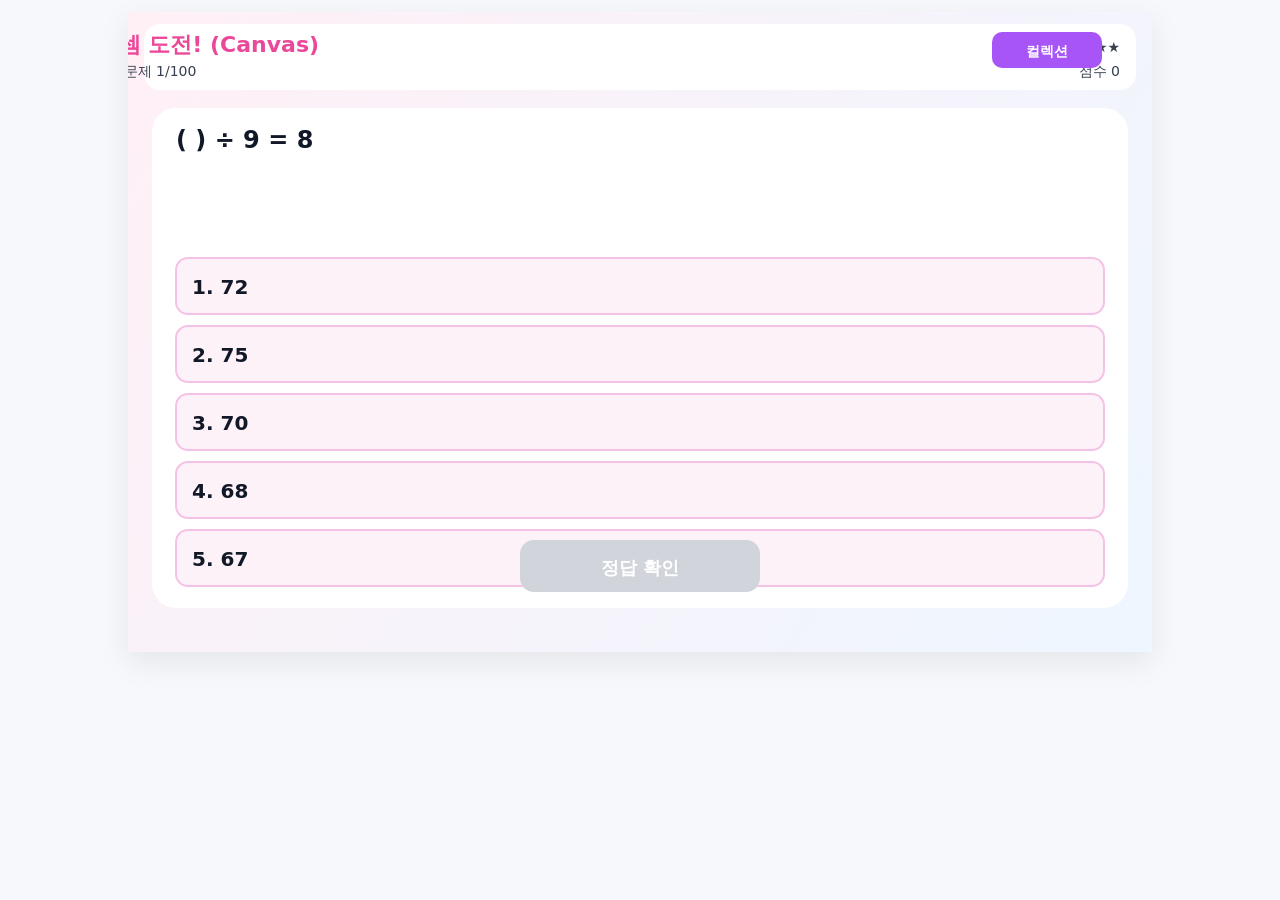
==== commit 6ffd575e: "인덱스 페이지 초기 JSON 통합" ====
--- a/imdex.html
+++ b/imdex.html
@@ -1,133 +1,3 @@
-{
-  "로열 프린세스 티니핑": [
-    {
-      "이름": "하츄핑",
-      "특징": "사랑",
-      "이미지": "/9j/4AAQSkZJRgABAQAAAQABAAD/2wBDABALDA4MChAODQ4SERATGCgaGBYWGDEjJR0oOjM9PDkzODdASFxOQERXRTc4UG1RV19iZ2hnPk1xeXBkeFxlZ2P/2wBDARESEhgVGC8aGi9jQjhCY2NjY2NjY2NjY2NjY2NjY2NjY2NjY2NjY2NjY2NjY2NjY2NjY2NjY2NjY2NjY2NjY2P/wAARCABkAGQDASIAAhEBAxEB/8QAGwAAAgMBAQEAAAAAAAAAAAAABAUAAwYCAQf/xAA4EAACAQMDAgMFBQcFAQAAAAABAgMABBEFEiExQSJRYQYTFDKRQlJxgdEVI1SSobHBMzRTYoLw/8QAGQEAAwEBAQAAAAAAAAAAAAAAAAECAwQF/8QAJhEAAgIBAwQBBQEAAAAAAAAAAAECEQMSITEEE0FRFCIjMlKR0f/aAAwDAQACEQMRAD8A39SpXEj7B6npQM7rxmCqWY4AoO5u/h4jJIxA7BRk0G18LuFSjEqzY5GDTo0jik9/BbeXrjIjOBSSbUJ43yJDTG45UmkstvJcysseBgZJPQVSO/BCHkY2evDcFuMEH7VORcI0XvFIK4zkc1nNM0eCdn+Ik3sv2ASBjzpx8CILZ4rfwqRwCTgGk0jPPHFqqJwmqxPK0cgaIjoX6Gr7e+QuMOHjJxkGs/qlyokAkTZLjxL61NPZyc42gkYFOti59PFQ1cGywPM1No8zVNvIHiXDE4HNWZ9TUHnUdbR5mpXOfU1KALaomOHzjOBwPOr+lCSyEvnt2oCK3El3fI8TFpy7HovZfyri0OLCNx9lsn60wuLW3uZVDxLvY43AYNEXNtGkKLCuCBtVFGc//edVZ292CSikBSEMpGaERPdSO24BWHNEtp94eEVFH/Z6HfR9RkOGeJB57iaC4uH7IBjnddRRomI65/CtD8SqwhpWCj1oO20hbXxM29z1NF42jypszzTjNqgaeO2vl52uOm4dRS5Va0maJuXXofTsabnDgkEH1FAaoMxxT91Oxv7j/NImD3otsrpoHHPh7itBGyyIGXBBrJxNkU3067WGJxM4VFGcntSe25OaHlDfA8qlAftjT/[base64]/em1tZcYuNN+QOxRpR4QTjgeppvLorPbMWk/eYyFA4zQujAwC3MikGQMRx39fyp6s471x9h5m5ZOPH+izZtMtKMlJDGjbWaVT5FDxUp7c65FHMUigacDguvTPlUrieKCddwi78BzfOa9I4rwjxmu+1euIWXKZmU+tEXtrHd25WXONjKcDJwy4P6/lXsyeMUQ4KoGHTHNIuTuj5zcezNyL2Nw5EqEYV4jIrAdxxgj0NbL2c0ddItCoHiIA54J6nJ/EmmSyp96oZkA+YVTdjlO7pVfIgv/au2hneOO1naZRtYEY2nypjEPiLCBruNS7oGZGHQmubp7MSmY28bS92K80sutYhVjvmUsey+I/0qYp3uVGFrZDFY7O1bfFCiv2PU/1oC9uffs0anxEfSgGvZ7g7YUKg/abr9KtjVrWDL+Jjnr3/ABrPPLIofbVs0jF3b5Dku44IkSVmZ05WNVwOOmap3y3T4eVirH5c4FBxqXYs3JNFe/js099IeF5A8zU9luCU3uVKCfjcYDSJhwCCB0w2OPwqUgfX9Qkct77bnso4FSuf4GL2/wClfGye0bRXWQ7kIINW9qQ6TcPiTnKhhxTxWDKCOhrvZyZMbg6KZx3oqM5iX8KFuGG2iLf/AEVpES/EFm2MT4VU+feh5dMWePc886jGAEfGfy70zdU7opJ9KFu1bcFVioXDZHGAO31rLNleOGpIqM2uBZNoEaWjob1wCeS54/A0Ivs/[base64]/SjgSWlWEhcADAqFQwIIUg9Qa6xUxSIEV5oLM5e1dQDk7W7fhQH7L1H+Hb6j9a1mKmKepnVHq8kVXJk/2TqH/A31H61K1mKlGor5k/SEpWHP8AtYP5KgEOeLWAf+KlSgdsvSGBhk28X8tEJY2zICYE5H3RUqUjOUn7KmtrcOR7iPg/dq2KytmG73KAg9lFSpQDk/Z7ffKF8zyaMjRVjUAcAVKlNmEuEdYFVyNt6AVKlIhAz3br0VP61x8dJ9xPof1qVKDSke/GyfcT6H9alSpQFI//2Q=="
-    },
-    {
-      "이름": "사뿐핑",
-      "특징": "우아함",
-      "이미지": "/9j/4AAQSkZJRgABAQAAAQABAAD/2wBDABALDA4MChAODQ4SERATGCgaGBYWGDEjJR0oOjM9PDkzODdASFxOQERXRTc4UG1RV19iZ2hnPk1xeXBkeFxlZ2P/2wBDARESEhgVGC8aGi9jQjhCY2NjY2NjY2NjY2NjY2NjY2NjY2NjY2NjY2NjY2NjY2NjY2NjY2NjY2NjY2NjY2NjY2P/wAARCABkAGQDASIAAhEBAxEB/8QAGwAAAQUBAQAAAAAAAAAAAAAAAAMEBQYHAgH/xAA2EAACAQMDAQYDBgUFAAAAAAABAgMABBEFITESBhMiQVFhcYGRFCMyQlKhBzOxwdEVJnLh8P/EABgBAAMBAQAAAAAAAAAAAAAAAAABAgME/8QAIBEAAwEAAwACAwEAAAAAAAAAAAECEQMhMRIiBBNBUf/aAAwDAQACEQMRAD8Az+iivVUscKCT6CgDypHR9Kl1K42Ru5XJZhsNhnAPqaU0/s5quoXCQx2c0YffvJUKoB6k4q9WfZhNO0v7K1yZHZizlR08jgHy45ppaxOlPbIhJra2tre4SZrW3STDIqkDfOQw3IPHNdSRrfW0qancxtasA0cxwnQS23QTyOnGffappNKjEfdOO9Q4yZT1E44znmu20+3kkLzWEczn8zgN5YGM8fKr/[base64]/Ua6sUo4ntM6O1eoT5GlZbQpFmMlmHPvSSSxunSw6XH70tTXQOHL7FhcCPHUuRnxewqG7W9ll1mEXdgqC9XGcnAkX0Pv6GpFqf2c4ljwxw67E+tZ8k4tRrw1rxmJXNvNaTtBcRNFKhwyOMEUlWrdu9JS+0KS6CD7RajrDAblfMfDG/yrKaxOkKKKKACiiigCc7H3YtdeiDMVWZTEd8DJ4z88VoTo0s5TOAOTWRKxVgykgg5BFaNpOpXN3o0E/WO/myju42HTnL7egGcVfH70TST98LDFHFGcKi/E7mnStmqnqcV5pUNtfx3jyJMR4JDk7jIz5cenFWDTbpby0jnXhxnHpVUv6XDnxDyGRnTLr0nJ2pOe2il8R8LeopXNQ1/[base64]/q2A+hOau1reGGY9WSrc1rEvHSMb5JVqH/SIv9P1CeRYWklkgjX7gchfY+n/AFVh0O0e002KJzlhk5HuacgQTeMANnnfmm95qi2E4jmglKMuVkQAj3HyquTl2cNOHhqa90fyqxicJ+IggVWLXXY9O0mWyuLZmmYMRgDpbq9fh/arBYapBfu4gSXwAEs6dIz6fGkrvSYLhwTFG4ByA2xHt8KXG48oXMr36lP0qzuRcbxuuB5gg5GCP/e9X14gIUBVRhhsBtSUFqIGB8IwMYA4HtSs8y9aRg7g5PtVXfzroiZcQ/kV657E6beXElxPc3jO5yT3g+m44qNuf4f2vfgwX0qQ48SuoZs+x2q4SROpyOPjSZBI3ZfrUKEyXyUuik3P8P5SpNjfRyNjZJV6SfmM1VNQ0+60y5NveQtFIN8HzHqD5itc6ZE8QG3qKju1lhFqvZ6aRgO/tFMqNxxyPhj98VFLH0dEpudMroooqQJbs5frY37ByAsydBY+W4I/[base64]/OpZ+/UeFU+bVDa73kNpLeTyE9whYImwro46S9OLnlvtNt/wCD2OZpAF6ifavJ45FUkDPwqo2fa61ZlWUSRH9RGQPpU9HrgdFYBZFPDA81Sxv6maimspdjmzu5IZcN+HzBo7T3VtZdn7uUsAJ42iRR+ZiPL+vyplLed/KGC9NQXbe/[base64]/Sh5Q7gj/NKeJQsG7dPpElcSeEkVQu2euALNpSr1lgpdy34N84A+lTWu350OKO8MXehn6HUsQTkEgg/L0rNru5kvLqW4lOXkYsadNJYhTLb1iNL2t7cWjBoZWX25B+VIUVmakse0WodJCvGh9VQZFRksrzSGSV2d25LHJNcUU22/QCiiikAUUUUAFKQzy28gkgkeNxwyNg0UUAW3sLax3V1PfTlpJ1bpBY55BJPx2q86hIbW1DRgZ6gN/eiin/BopXby5lktrZGbwtIxI+A2/qapVFFFekoKKKKQwooooAKKKKAP/9k="
-    },
-    {
-      "이름": "아름핑",
-      "특징": "아름다움",
-      "이미지": "/9j/4AAQSkZJRgABAQAAAQABAAD/2wBDABALDA4MChAODQ4SERATGCgaGBYWGDEjJR0oOjM9PDkzODdASFxOQERXRTc4UG1RV19iZ2hnPk1xeXBkeFxlZ2P/2wBDARESEhgVGC8aGi9jQjhCY2NjY2NjY2NjY2NjY2NjY2NjY2NjY2NjY2NjY2NjY2NjY2NjY2NjY2NjY2NjY2NjY2P/wAARCABkAGQDASIAAhEBAxEB/8QAGwAAAQUBAQAAAAAAAAAAAAAAAAMEBQYHAQL/xAA2EAACAQMCBAQCCQQDAQAAAAABAgMABBESIQUGMUETUWGBInEHFBUjUpGhscEyYtHhQmNzsv/EABgBAAMBAQAAAAAAAAAAAAAAAAABAwIE/8QAIREAAwACAgIDAQEAAAAAAAAAAAECAxESMSFBIkJRMoH/2gAMAwEAAhEDEQA/AM/pa0tpby5jt4EZ5JDgKoyaRrRuReBCxtftO6TE8w+6DDdF8/f9qBpbJXgfLUXDrSOOZmldQdj2z1/UdKlHMMA0qBt2GwrlxceHEADu1MBJqPWmkdEQ32OjKCele1AYbU3JSOMPIcZOBSqZTDdVNBtr8AtivIlYPgnY7V6IySe1Juu1AJIcxncb04+CSNo5QrowwQRkEetRySYIVzv2almbpvuO9DT2TqfTM8515c+yLz61bKTaTsTsNo2/D8vKqvWw8y20XEeW7yOTJMUZlQjqGUZ/171j1I5wooooAlOW+G/avG7e2YHwy2qQgdFG5/x71ql1KI10qAoAwAO1U/6OLUA3t6wUlQIlPcZ3NWG9lyxoOjDO3sWmlDPF5aRTdsw3ciE/Cx1r8jSUDGUgZ3XapJ7ZZ4FBOHT+lqzWWYemdG1Pg4qrc25ib2rltI8J8GUZ8j512J0iOl/hb1pcgXA0qNXr5VJZuXhIw36fQooHboaSlKqcE4zSsdtIo+OXI+WKWVYvJf8ANUjl9iXJIjnGaT1Mh3yV/apGWxjcZjPht6dPypgytHIY5Rhh+tVRWaVLQvJcLaWU875ZY4mc6e4AzWL1rvGrQXHLV9FGzK3hFhjcnG+PfGPesipM5b7CiiikYL79H7aeEX3/ALL/APNSxUzz6B7nyFQfIkqfZl/Fq+8Dq+PTGM1Y+H4LSMeuoCg68T1DZ6+pxxgHO/Y+VKwoxOBMxHlUTcyX3E5pFstaxIxQacBpGHXc9AO5/wA1EwcSv+H3bRzs7aGw8chyR8jWnjT7E79F7ijTHTPzpwoAGAMUysp1ngSVDlXAINPRWdaI0QXGeIXr3RsOFxGScDLsAPgHvtVba94la3bR3lxdxyKdxq3HsdjU03EvsbmC9a4idoZsHUo3HcGojjN79t8TElrEQEjwNWASBkkmrymvRtb/AMLHwjik8rpBcSxkONaTjYSKNsAdmz1FP+LINEUo6htJ+RqD5XtptWHGBDIsq+mpWDfnt+VWLiKarF/7SD+tTvwwXxyIb2T6hpJ67Vjl/Ctvf3ECElY5WQE9cAkVrts2lhWY80wpBzJfxxLpXxScfMZP6mssWZaZE0UUUiJY+SbrwuJy2zMAtxEQBjcsNx/NXG0AMrxMFIcZAYZGRWa8Mu2sOIwXS5+7cEgHGR3HuM1o6SKLiKZDlGIYHplT/o0HVge5cnm1vRwUWvixM0ZSZH0dQ3iZz+WKgb+duJ391eIoRSQdJYZx0Hz6dquVzaLdxeHpQYJYOfxdNx3BFR8PAUE+swrHjr8eoZ9BVk5flmUp7Y85fRo+FQpJ/UC35ZqYQg52O3pUbcrNb2DtZqDJGMhTvkDr71XZePcVlGInCD/rX+TUapbEodvwWbivDUv1DAKZUGMN0YeXp6VERcuLFPrFtI39rOuM/OnnLEFyttNc3bOZJ3BBc7kAYzU0WArU20g5OXoaWVl9XXXI2ZS2ptPTpgD2pe7cC1kz3GK48oHemN48zgHw3WIHqR1NLsIl1Xk8wj4wPM1l3MdwLrmC+lClczEYJ8tv4rUYD8QI7b1kN1Mbi6lnYANK5cgdBk5oYZ+0JUUUUiAVdOWeIreWAtZG+/gGwPUp5+3SqXS9ldyWV1HcRH4kOcZ2I8j6UG4vhWzVLS/CgJKcHz86kFlDDI3HpVXsruPiFmtzECAdiD/xPlTu2lii1eIWGehFB2vFNrlJYA/cGklhtFcuYIgxOScVCzMs7ARzEgddzXHsmEXiZ1Kd9zvjvQJYUvtosIuUdtMbKxHYGulJXHUL69abcHt00h03VfTqalm6UzmvUVpDaOIJv1PmaZ3t3qzDHuOjGleITmNBGn9Td/IUyhh9KWymOV/[base64]/dtGhc6AwwcedOj0o7V2nM8Voi3t7IqRDJcuT2OKXRAKZ3vFLCzupUuLuCJ13Ks4BG2elRN1ztwiBfupJLhsEgRoRv5HOK4clZXTUovyWizDaoHmnmWLgtuYoiHvZB8CfgH4j/[base64]/2Q=="
-    },
-    {
-      "이름": "뽀니핑",
-      "특징": "자신감",
-      "이미지": "/9j/4AAQSkZJRgABAQAAAQABAAD/2wBDABALDA4MChAODQ4SERATGCgaGBYWGDEjJR0oOjM9PDkzODdASFxOQERXRTc4UG1RV19iZ2hnPk1xeXBkeFxlZ2P/2wBDARESEhgVGC8aGi9jQjhCY2NjY2NjY2NjY2NjY2NjY2NjY2NjY2NjY2NjY2NjY2NjY2NjY2NjY2NjY2NjY2NjY2P/wAARCABkAGQDASIAAhEBAxEB/8QAGwAAAQUBAQAAAAAAAAAAAAAAAAMEBQYHAgH/xAA0EAACAQMCBAQEBQMFAAAAAAABAgMABBEFIRIxQVEGE2GRIjJxgRRCUqGxIzPRFWJyweH/xAAZAQADAQEBAAAAAAAAAAAAAAAAAgQDAQX/xAAhEQADAAICAgMBAQAAAAAAAAAAAQIDERIhBDETQVEiQv/aAAwDAQACEQMRAD8Az+iiigAr1VZ2CqCzE4AAyTT/AEjRrzWJzHaR/CvzyNsqD1NaBoHh620g/CRPcfmmK4x6DsKV0kNMuik2PhXV7uRQbSSKMkZdxjAPXB51OQ+HLWyItLyB5DIC3mtGR1AwCDsR/wC9KvEjCKIsKbRSNLIFY5B6VPjzu+9dC3qXoj7fSNPt7dY5IInjBBZAvwk+o6nYc807ac4CR/Ag5KowPaubkOhYZLJnZqSiy5Awck4xTVquxMlfUiyyONw7e9Nr/S7DVU4b23Vm6SoOFx9+v3qViswFBc79hXTWy/lJH1rH5pT6Z1RRlfiLw/PolwCCZbST+1Njn6Hsahq2PUNPXU9LuNOlwPMXMbfpYcj71j0iGORkb5lJBquL5IY5ooopwCnel6fLqmoRWkOA0h3Y8lHMk/QU0q7eAbNPw11eEAuzeSD1CgAn3yPalt8Vs6lt6LNbW0NjZLa2MfBAnU82PUnuaVtZP6u/XNesePKq4xjkKZBzHJg7EVlEdNP2yvGk05Jlx5kRWmSMI5t+XKlre5VwAThq6kgSRuIHB/ao8dfG+Fk2XG97QvGqhAABg/vXK2scbl41we1IotxFtGQw7E0p+Jkj3kh9jScH3p72Cr9R20yr8zAV6JA24OaaX0fBIrqCBIM4PQ0Wwbc9Ke8Ezj5bKeK48kOywDI3Y1kHiEAeINRAGALiTl/yNand3SW6NJIQI4lLuT2FZDeXD3d3NcSfPK5c/UnNUeKmp7JKe30I0UUVWcCtB0K2uYtIsrRZPKMvxsy8zxHKqPXAJJ6CqXo1p+O1a1tjykkAb6cz+wrStatbkpFJZZSSLLKVP0H8Ue3o43xWyKkkl0zXhaeYXX4cnjLc/r1qyPZx3MeT8LdDVc0zR7ibVFubguyqeNncYLN29/4q3xKVFJfTNYptbRBzQzWrYdSV/UK5W7YDZyPvUhqV26yrbW8fmTvyFQJ1Ka3vmt7uDhkXmuN8dx3+xrqTpdo3WdeqJSK4nlbhRmNPbYHOZCWYHr0pSz4JoVkTBBGQRXj/AATsO+9R+S9T0tA731oVu1ElsMnkwohRREAKSuH/AKar3Oa7gbBx3rnF345zT4lP8fXUlpaxWa5Bufjdv9oPL3/[base64]/DH5jcK42xnv70rK2Zj6AU8dVVMDAVRyqMlYn6tzqTP/bU/pZinZ6D5snF+UbCnEILPxdBSdugbC9OtL3HEseEG3pRlrilikfJalCVxcBWA5hd2+nWsanZWnkZBhCxK7Y2zWk69cy22mTGFJJJ5AUQICTk8zt2H/VZo6PGxV1KsDghhgitMMcZ0RpuuzmiiitzoVcfAcEifi7iWNhAVAViNi2d8d9qi/C2iLq128lxxC1gAL4/Mei5rQvLMsHBAgSONQqIowAB0FK3oeYbWxEQLN8UgEZ234uWeQ+vKlza3UCkpJxAdGqO0W3u4pPLMjMvmI2CD8PI5OfQYx61Yrk4tmztkUq/obb9EdPfPY28k9xxeXGpZmUZAxTNfF2lOwVb1SScD4W/xTuC48yNkZDJGRhhjIx6iqP4w/0WKa2OjiNJgWMvlEkDlj071xLvQXuTQpJGY8LH60nJGWwwGaj9I1BdRsIboHd1w47MOdSaPXm1kuMnJ/[base64]/uoVbcHpUTNqtlbWz3V5A0aIQGMXxDfrik7PxdotzMsFu0pkb5Qy8Ofekyw71xNKtfg9Nq1vLxR5x0xVI8c6K8FwNThh4YZtpQBgK/f7/zV5vb68XT7ia0hjEqoWjDb5PQVlWqa5qWqnhvrl3VfyfKvsK0Selv2JduvZ3oWtyaPOx4TJDJ86Zx9x61f9P1W2vYhJbyh169x9RWV11HI8TBo3ZGHVTg1nkwTk7+xZto2FZ1/UK9a4RQSWAArKhrepDleS+9I3F/d3X9+5lcdi23tWC8NfbH+RF+1fxXZ2SskTCeb9KHb7mqDf30+oXTXFw/E7dOgHYelNqKqjHMLUmdU2FFFFOKFLWt3PZymS2kMbkYyADtRRQCehW61O9u1Kz3Dup5ryB+wpqrFWDKcEHINFFB1tv2aHaajcy6VHcO4Mnk8WcdcVn00jTTPK/zOxY/U0UV1m+b1JxRRRXCcKKKKACiiigAooooA/9k="
-    }
-  ],
-  "전설 티니핑": [
-    {
-      "이름": "이클립스핑",
-      "특징": "전설·어둠",
-      "이미지": "/9j/4AAQSkZJRgABAQAAAQABAAD/2wBDABALDA4MChAODQ4SERATGCgaGBYWGDEjJR0oOjM9PDkzODdASFxOQERXRTc4UG1RV19iZ2hnPk1xeXBkeFxlZ2P/2wBDARESEhgVGC8aGi9jQjhCY2NjY2NjY2NjY2NjY2NjY2NjY2NjY2NjY2NjY2NjY2NjY2NjY2NjY2NjY2NjY2NjY2P/wAARCABkAGQDASIAAhEBAxEB/8QAGgAAAwEBAQEAAAAAAAAAAAAAAAMEBQIBBv/EADEQAAIBAwMCBAQGAgMAAAAAAAECAwAEERIhMQVRE0FhcRQiMoEjQpGhwdEzUjSx4f/EABkBAAMBAQEAAAAAAAAAAAAAAAECAwQABf/EACMRAAICAgIBBAMAAAAAAAAAAAABAhEDIRIxQRMyQlEiccH/2gAMAwEAAhEDEQA/APicmtLp80K28izbMMFBg/NW3160tLbp6v8ABRKxkAzGoB4NfNQIj3aEsYhqB+bjFeliyO7SKUquxUsqzTYACITRNBHHLIviAaRlQfP0p174MkpMK48s96R4Ody29JPtp7f2L4PLWYQ3Cvjan9TvDdyqTwgwNqV8OO5pklo0TGOQMjDkEbiui5em4B5vjx8C7WKOQtrfGFJxTre8VYnjZcswwGHlS/B7Gu5FTwEVRpIJ1Y86MLita/oOzkQr8QoOytT54I4XRVLYKhmHakhtlXGCDTNRkky3JGKukkqodE0kjNnJzv8ArTU/[base64]/xWHfdOEMYeENhfqU81GeLVoRxa2ZkPiaMn6c/pTYv8g965NsWRZY9zq3FdJs4pIppUxou0SSDS7A+RIrRln8ezgzyBg/aortSlxID/ALZpkJ/DC+5rsbptBg2rX2e0UHmiiMfQQpanp4mSctIz7KTwPX1pEln44cuSF4H81H00BDIrbmQZweDjmtuc5aMeWB/1V4SuNAk3OmyaOL4eICKPVj8oOKZHcxswR1eJjthxjPseKke4lurk21mASv1M2wFPbp/UYIfFEsUoG5UZB/[base64]/rXFuB4RPmGrrqC/NG3+yVxanMbj1FQTuYnyOzzRQeaKYoa9lbaLd525+lfYf+1ch+ItlfI1rsR6ip7Zg3TIFB/IKhEjpIzDOM7jvWiK1aJp10atlEkF1K4wPGwR9ua6v7OWZ/FglKEjDKc6W9xS47qOQdh27U5XQ8N+9Kobsooq7EWditopRSd8E5743x6VdGmc4IJHIzxSTIpGxGa9jkcEfPHvyMU/SpD6R7cdPinhjGrQ8ZJBBwec10lpFFbmJFBLaQxHOAc5Pc100y43IqeW/jQYjwzeQFDi2K0l2Ux3UcRKgZk8T8QHyFfN9Ut0tuoSJH9Gcr7HerbVy907NywyfeoepTC46k4XcIoX3I5oZYqJK/yJr0ExQtnbBApNofq9RVF1vaxns/[base64]/ukPqik+U4IrQsb4k6JNids1aSU9PsCZl3H/E24LAioSdLqBwDWn1L8N5IV2I+YD0NZR9Ky5dMay080V5qHmRRVLLG/cMWXA4qJ/l3ry2vDJgMCG9uaJ5NLFcE1qtUZndkcsuoEeVT3MmiEAHdtvtTCp1HCkio5iHk5OAO1YMraQaEk0wafDHynXnnNchcmmaMCs0HT2cLxTYJmgk1Kcd64Kt5Cugpwuw2/eqXT0caLSa9LdxTbVdc+B5VEkckigK2QPKqoVngYSLLGMDBBB/fatcZ+WckIvLhbm6aZWwM4X2FKaDxR4kOD3TO4P8AVPj6Y8xLIwxnhRsP1NVW3QZZZQolCMeCT/VRbb3JDUZbIwOCGz7UVtv0OVcarzORnYE0UtIFE8SgOGxuDmvWUOS7bk0UVuRZIkvDoAC7auah0gtRRWPP7yc+xigA0HYCiipoQ6G+KYFBPFFFaIpAGhdJBBOc1QkrGXw2w4xnLDeiiqpdDx7AtjgD9K9WRs80UUzLyGBmxzRRRQAf/9k="
-    },
-    {
-      "이름": "다이아나핑",
-      "특징": "전설·달",
-      "이미지": "/9j/4AAQSkZJRgABAQAAAQABAAD/2wBDABALDA4MChAODQ4SERATGCgaGBYWGDEjJR0oOjM9PDkzODdASFxOQERXRTc4UG1RV19iZ2hnPk1xeXBkeFxlZ2P/2wBDARESEhgVGC8aGi9jQjhCY2NjY2NjY2NjY2NjY2NjY2NjY2NjY2NjY2NjY2NjY2NjY2NjY2NjY2NjY2NjY2NjY2P/wAARCABkAGQDASIAAhEBAxEB/8QAGwAAAgMBAQEAAAAAAAAAAAAAAAQDBQYHAgH/xAA2EAACAQMDAQYCCQMFAAAAAAABAgMABBEFEiExBhMiQVFhFHEHIzKBkaGxwdEkQnIVFlLh8f/EABgBAAMBAQAAAAAAAAAAAAAAAAACAwEE/8QAHxEAAwEAAgMBAQEAAAAAAAAAAAECEQMhEjFBUTJS/9oADAMBAAIRAxEAPwDn9FFFABRRRQBc9kRI3aO0WJc5YhuM+HHNdBvbBX7QRai7qI44DHj0OTk/hWR+jq37zXTPvH1SEbPM54z8h/FarVrhhCqryzO2F9ef0qXJLr+fY6aS1mX12zSLsvGsb5+HnG/I5JIqi0nR7rU7qKNInETnLSEcBQeTW1bTJp9JvLBsLNKAy7/XNWVhpjwabFaW8gCxrteQ9ffH51tPwfjIQvPt9FVr0dvb9mJ7W1B7uBQgzz5g1hm028WxF60DC3JADnHOeldBl034uxmsu9CJKQe8xwF6k/karZ9NOpXsNvGTHpdsAFXON5Hr+v30iqZeIpywlWIyFzp15aQRz3Fu8ccv2WYdf4ph9Gnj0calIyqjEBV8yD5/lWkudLu+0F0kssyR2ccpAU5DFAfEx9+DWc1rU/jLgw22Y7GI7YYhwNo6E+pNPNOiTWFZRRRVBQooooAKKKKANh9HccgvLy4iG5kjChPXJznP3VrmuYo9QYyxg92vgB9ap+xmljTrCWWd0aW42MNr5ATGQPnkmnjb99qDNJG6J5A9QK5OSn5p/heEkuxxp45B3rrsOCoOeahRmhgkeOTbvIVf8V8/vOaYntW7sMjBsDgDg0iNyuV2gN5g0vFz5TdDYvh5j3S2hWZmUFcggfPgfcajhRmu0jdTHEi8KPfj8aZDGPBI3c/[base64]/[base64]/8AlM3DruyTyuQBUOkbbmxIHLsST8806WIfMWid3rOoW9r8atinwgbaSX8QOcfrxVtpWox6lZrcRZAPBU9QfSsbdw6gto+nvLKbdDuWMAYDZ5DHqOefStF2UsJrLTSZgVaVt4X0HlVLlKdFW/S1SOQXDEEKg+yTyfkBX2ePwl1LM/n714u7gw92ibTLM+yNWOATjPPsAKzz6xqNnrM1pdNBIIxuIjUjK4yce+OcH0qcce+hnX6aGGccZ65wfUf9VyXtLFFD2hvkhULGJjgA8D1/OutNiSSOSAqXdDg9QfQmsD230ew0i1tREsj3k8jPJMx+0PPjoOSPKka70VmPooooMCiiigD1GjSyLHGpZ2IVQOpJrsGmWaaXpcFooA7pBvwerf3H8awnYOwW41Z7qRdy2q7h/meB+5+6t1eXHcEHGdwwAfWtnt4PKKu+kkadwCQM+VJadqT6XL4w3csTzim5DnLHkmkW0u5upMmN0jz1bjj2FdOJrGO6SRsLa5tNQRZlEUh8mwCRVUe1UdrczQalbTW3dyFe9Vd6EA9fUZFIww/AxubfwbeuOc02biV1/qbOOUgAhmGa56XeISahrWTa5bHWbK2u7F3Krl0ZQQecYOOvlSemdn5HvWubklSysDnPiJ4JGeeh860cDNJaxyRFd23lTxz+1Vh1OeeZ4ZU7lVO1hnJJ+dUm6zEZ4pj9gI4w4jComdqKPJR0/msD9IVnqP8Aqgupx3loV2xMg4Qeh9/fzrbuAMSRnBA4pw93cW5SZVeORcMrcgj0NTa+hSw4ZRWw7UdjHsf6rSkkmtsZeP7TR+/uP0rH0ooUUUUAdH7GWvw+gI+3D3Dlz55HQfpVxeIFCSf3AFRn3qSxtoreCOCCPZFGMKuc4Fe72BpIMoMspyB600UtQ7eLopLuV7bbJE211ORTlxdzixilmI7yRNxA4xShML3cbT42L5N0z7+1TIXv9SUFQUXxZHIPpV7wg22j4tpcNYPlisr+IY6j2/[base64]/[base64]/Z"
-    }
-  ],
-  "서포팅 티니핑": [
-    {
-      "이름": "해핑",
-      "특징": "행복",
-      "이미지": "/9j/4AAQSkZJRgABAQAAAQABAAD/2wBDABALDA4MChAODQ4SERATGCgaGBYWGDEjJR0oOjM9PDkzODdASFxOQERXRTc4UG1RV19iZ2hnPk1xeXBkeFxlZ2P/2wBDARESEhgVGC8aGi9jQjhCY2NjY2NjY2NjY2NjY2NjY2NjY2NjY2NjY2NjY2NjY2NjY2NjY2NjY2NjY2NjY2NjY2P/wAARCABkAGQDASIAAhEBAxEB/8QAGwAAAgMBAQEAAAAAAAAAAAAAAAQFBgcCAwH/xAA6EAACAQMDAgQCBggHAQAAAAABAgMABBEFEiExQQYiUWETgRQyM3GRoRUjNUJzsbLBByU0coKS0fD/xAAZAQADAQEBAAAAAAAAAAAAAAAAAQMCBAX/xAAiEQADAAICAgMAAwAAAAAAAAAAAQIDERIhMUEEE1EiMmH/2gAMAwEAAhEDEQA/AM/ruGGWd9kMTyPjO1FJP5VxVs0QR2OmRzRxsl1Lne56gZIGPTj8aG9FMWN5K4o48Lwz2kWoGe3ePdEoUuhH73bNScg26QxHVyCfxpZp3cNyzcc96cdDLp6xIMsVGBWH2metjxfQkm/ZEdKais3IDOQmegPWmorGOE75TvZBu9s18+IWYkmpzj/Tp+1vfE4i06dpMRFGGM8tj+dOXumzrZxmC3y0g3XLxndkjgZ9OPlxS3xDXtFIwBGSAwwcHGRWvr/GSvk2qfojl8vbj1r1z5c+lNrhWK4yvoaWu4/guAv1HGR7eoqdQ5Wyqvk9DyWBeIPFKrnHSkdTtJr3SbiKLbujHxW3HHCg5+dM6WG+lJtJA5Jx3Fel7cQWlvqLzvsVonjXAJyzAgDirRW0cfyN8alszuiiitnkBV41UOssW/PMMZ5/2iqPVl0yeC40iOFWP0iAsWDfvAknj1x3rNeDr+HanL37JWzYJbAjqTz71IwxFFChcuewHT2qO0SJrm5EYHEfmqzoiwrhRk9/U0l2dWa+NMg7uGaJWZ1wGX1qOhfLYqz3Mf0mIoybfQ5BqrXEElncEMDjPBp+GV+PkVJy/J1G3NNR9KSU/rDjoeRTIbC4HetI6LR6r5iTTkUC3NuyOOOx9DSlujzSLFCpZj0AqxRaa1vbgKdzYyw9/[base64]/fnQEXt/wCiTaBdLMBDtZOxJxipG18OHhrmf/ig/vU1F0r7PPFbwtLM6pGoyzMcAUF6+Tka1s5tbSC0TbBGEz1Pc/OvZN6ty+5fcciq3c+MrGCYx/RrxwOrfC2/kcGpfS9Ws9UhMlpLvAOGUjDKfcUznb2eerRiN1kHAY8/fVdup/jz5X6o4HvU/wCJj/lagZyZAOPnVI1XUv0cphjIa6IwfSIEfz5yD2pHZiyTjx868jF54gXS5/o30YTEAMWEuME9unaiqezM7FmJLE5JPc0UzgrJVNvZ8ooooMGxacgk8O6ejdGtEB/61Udes7hbySbT5JFcIrxlCVJUKFP4EdKnvDGqi/0GDARZLYCIoHycKAAxHbNSVxb2uoxKsmQy8qynBU+1Idw6lcfRlyJPMq7TIZizGUOmAo4wd2ee9XvwvaSQaWhlGGkYyAegPT8hTSaDbI4Mksk6g5CORt+YA5+dSKMFk2ng+/egeJXvdDESkCq/r2rwWGv6el5/pYx8R+MgMchTjvjrVjhyVO7b1ONvp2+dVvxdo4vCLggmMpsdlGTGRyGx6c802GWmltEL418QWF9LarZOJnj3F5FHGDjAz39aPD0km+1uYSY3+ObWQhN25GTevHcgg/jUXZaKFd1eWG4WTyqqLukPIPl9OmM+mau+haVHZW8auwM0cjSyKOQrkbQM+wyPvNIlFqq/iIePJ5rfw9GIpXAlmEbk9WUqTg1mtW7/ABFmV9Ut40lDbIfOqtna249R2NVGmUfkKKKKBBVg0TwrcatZNdtOsEWcISu7f1B6HjGO9c6F4Xu9UeOWZGgsmG8zHowBwQPfr+FaFFbx2lisFvCsKqNq7Rx9/wDesO5T477NxHJlQtdCvdGlNzp1+k0yjJh2FQ47g5OOBk803B4r0+dGlZ2s5A2BGQXyPXIFTRRG2yR/rJfs3OMcjrx/91quyeDmutWuJ5NlpYibCxrwzJjqvBH4012VueDXEsK37gZOGXjzKcivaPUFJGcfOlLywgi0idNOtUiyVJWMYL47n3qHs0mUEzreeY7U2RFhmsVfH0WUJxyb0XKG6iPPAplZkPIIqipLqay/BEUhfOADGQal2gvYAhkdWyPMBkVtVsLwOfLLCGhQllVFJ6kADNK31/DZ2slzMdsKcuwBPt2+VRK75JApBUZz9cmo7xtrHwNLGnRvGzT/[base64]/Ho08nS/S+Wjb1wcdc8U/blShYjAzjmo21XYWQcdQK7aSSNEQRnJG0qWxyP50ZslY1tLZppN9kuCryNEVIIAOT3pe7hEkRUDzdqWtJZ3YlwTL8QAAHO0d8npipHOZgPetYcjtbaM/1fRRNV8RWumyyRREXFwhHC/Zn1G4HORVP1TUZ9UvWubg8nhVHRV7D5VxqP7Suv4r/1GlqsTqnXkKKKKDIUUUUAFFFFABUv4T58Tad/GFFFAGkN5Znx2NMoqyqhkVW2nIyOhoopeUWsahRIy7IgUuctgdTXUZzIp96KKEtGUYpqP7Ruv4r/ANRpaiimTCiiigAooooA/9k="
-    },
-    {
-      "이름": "포실핑",
-      "특징": "순수",
-      "이미지": "/9j/4AAQSkZJRgABAQAAAQABAAD/2wBDABALDA4MChAODQ4SERATGCgaGBYWGDEjJR0oOjM9PDkzODdASFxOQERXRTc4UG1RV19iZ2hnPk1xeXBkeFxlZ2P/2wBDARESEhgVGC8aGi9jQjhCY2NjY2NjY2NjY2NjY2NjY2NjY2NjY2NjY2NjY2NjY2NjY2NjY2NjY2NjY2NjY2NjY2P/wAARCABkAGQDASIAAhEBAxEB/8QAGwAAAQUBAQAAAAAAAAAAAAAAAAMEBQYHAgH/xAA1EAACAQMDAgQEAwcFAAAAAAABAgMABBEFEiExQQYTUWEiMnGBkaHRBxQVI0KxwRZTYpKy/8QAGQEAAwEBAQAAAAAAAAAAAAAAAAEDAgQF/8QAIBEAAgIDAQEBAAMAAAAAAAAAAAECEQMSIRMxQSJRYf/aAAwDAQACEQMRAD8Az+iiigAopW1t5Lu6it4QDJKwRQTjJPSrxo/gWGPbLqsvmNwfIjPHfIJ/DpQNJsq2h6FdazdLHGpSHq8zDhV749TV3svCOkWpiZ0eeSM5LO2FY+61MRiO3RLa3QRwxDaqr0FKDDLxQWjjX6KhznJbk0qCWOQTmmaEl6cqdvNBtoruo+CNMvd7Wpa0mZt3HKfTHYZqkL4evzqc9gyoksHMhLfCB2P34/GtX834uKa6hbrIhuIo0Eyj4yFGXHue+Kaq6JvH0ynU9NuNLufJuADkZV1OVceoNM60PW7YalocsYjLSw/zIhGgy3t+uPSs8oapk5R1dBRRRSMhRRUn4dsP4lrVvAVZkyWfaucADPPtnA+9AFysUGlWdksUiu6RAlig/q+L/OKfpq87SLtjRVyBnqTUTeSHz2yNvPCgYx7V7FMJI/[base64]/VbNpSZUXLDqB3FJ2GnJIwMq5A7VOFDnpSUYCucDHNHo0qLN8HKWkXk7RGMAcCkV04qxIk2+wpa4vIbOzkuJn2xxjk9ft9arus61rlnCl0dPS2tnOFaQ7j7ZweKyouRFyosMVoyn4pSR9KcRaem7LSMw9M1V9D8UG/mFvcxCOU/Kyn4W/SrbbvkCsuNPoJ38Op5bextnmkKxRRrlmPYVB2vi63upWItpUtlYK0xIOzPQsvUD3qS1W6tLZrZr+RUty5zvGQWxwD+f4VRtICv4iMlvEwsppmiCkcNGxwVP2I/KqwimSnPUvJkDzFk+VuQfX3pxGTkUzsbd47aBZSxdUCkseTjj/FP1GBUHLVtHTdxRluteEtWh1ObyLaS6idi6yRLkcnofQ0Vq/Boo9URopn7PdLmtNPnvpWUJdhdijrhSeT+J/CrA7kSN3Fd+THZW0VtboI4kXCqO1cR5JPFE8qRWKpHkb5PNIScSMB2OaeoqluRzTW6QQz5PSTj71j0TGyH8RWzz20TRqvDFiR1JAyM/gai/[base64]/YjVHufMvf3e3tkHwQQnJY/8j6D0FLXupR2yEKN79gKFkcVQpYVKVs6c7JUhDM7BeSx5pwq4HNQllcs8rSSNl2OSPSpVLpWHBrmyRd2y8nrxi9FJ7s85oqOrFaE5GDrkjNcxEE4PFNreYldrUvgdQeaWj/RboVZeQR1prqUJlg46jmunmZTzXvmb8D1rcYNGXkKZH4shiungukdGjdlMi8jgnHHWpSz8V2dxKsMMryOegEbfpWfaqMateD0nf/0anfA1vG91c3DZLRKqgDp8ROf7V1OKQ07ZexfSFcmJ8euK8/e3K7gjYpS0vIkbYSKf+TbMuVwoJzxWY9+m+Ij2FzPGwhljDgAgHOCO/T2zUfqTKAc4GT8K9z+lPXvtOSSbyrhTs+cg55Aqh3fiJD4ikmDPJYk7dnTtjI+/NJbSfOIzLnwsVpcTW2S6oyMuCCefrUxYxvJbo6unxcAFuTiq208Kqu4yMX5UAgAD1NSltBPPhcR3ETAHZnYVIHVW7GuqUNuyDSWRbTJd5Gjba2QaKTtQyxbfOuRg4xIqkj755oqXmjPj/pGwXgEhy2KfrdLjhqrpxJNlhj3FScXliLAwPvScEeessrJFZQ/U0NLFbxvM7AKg3HJx0qualqSWEDSGYZ/pUdWNVrUvEdze27W6gJC+Nw6k+1LX+i+PaXWRl9MtzfXE6ghZZGcA9QCc1ePBtr5Oil3jCPM5bd3ZB0/PNUCr9pd8llp9taScy+XtypBAye5+9E7apF3JR6yyw2sUsQaRQR15pR9NhkiPl4STbgHJI+4praNIYwJ5MjGNijAqZa2j8lTH/LIAOV/tWfJv6xrJL8IqTToY4JI/hwwKjaMYX0rNta0KbT53aFTJbdQw52+xrVSib8s5PtXWoJbw6VLJKoEMaF3AGeAMnjvW4Q1QnKUnbM6WZ5bC2lKgbhjIPSn1jqMkBAVypHp+lQWl6vbwlobyMvBuJUrwRSeq6qGvH/h0jpbFAoBXB6c/nXQsi1ouslItsniCC3bZc3KxSddu0k4orPGZnYszFiepJzRU9jPoxaC8uYBiGd0Gc4Bp3Lr1/MmwyhQe6jBoorJJpMj5JHlctIxZj1JNc0UUDCu45ZI23I5U+oNFFAFu8O6vd3Fu6zMr+XhQSOenerZcancJ4WublSoljjbacelFFMRn/wDq/Vv9yP8A6CudQ8V6pqWnmyuXjMJxnCYPHvRRQBCUUUUhhRRRQB//2Q=="
-    },
-    {
-      "이름": "깡총핑",
-      "특징": "투지",
-      "이미지": "/9j/4AAQSkZJRgABAQAAAQABAAD/2wBDABALDA4MChAODQ4SERATGCgaGBYWGDEjJR0oOjM9PDkzODdASFxOQERXRTc4UG1RV19iZ2hnPk1xeXBkeFxlZ2P/2wBDARESEhgVGC8aGi9jQjhCY2NjY2NjY2NjY2NjY2NjY2NjY2NjY2NjY2NjY2NjY2NjY2NjY2NjY2NjY2NjY2NjY2P/wAARCABkAGQDASIAAhEBAxEB/8QAGwAAAgMBAQEAAAAAAAAAAAAAAAYEBQcDAgH/xAA4EAABAwMDAQYDBgQHAAAAAAABAgMRAAQFEiExBhMiQVFhcQcUMiMkQoGRoRWxwdEzNFJic+Hx/8QAGAEBAQEBAQAAAAAAAAAAAAAAAAECAwT/xAAdEQEAAwACAwEAAAAAAAAAAAAAAQIRAyESMUEi/9oADAMBAAIRAxEAPwDP6ssLhbnMPltgQkbKXEgHwqLY2jt9dot2EFa1H6QY2G5/atGyd/Z9IYtFtbo+8LSdKd5ifPfiaCK1isF0sltzIOpcveyUQgk6V/lB9qqb/ry7U4kYxpFoyEwUFCVb1Dw2Lveqsou4uF/Z6pdcjaedMA7T6U6jobBEf4Dk/wDKr+9UZvf5m+yD/bPvqC4juEpH6Cm3oGwubkOZBd0pSJLWhRJgiDNRc10Dd22p3HK+YSpw6WQIKE78knfwFX/[base64]/tVR1Jk/4pl3nkOFbM/Z7RtAn96Y/h1/lsrvtoT/JVI9UO3w9v2WRcWilw84rWkEeAHnT00/4GsSYdLL7boElCgqPODNafg80zlrcLSdLw+pPr/WopoQsEV6DaQqUgCefWoLLpmKkkqI32HlTQLUESfAV8+ZlPdG9V2QcdQkhKVFJHgJio9tktMa9j6irEa6Vpsa9dQYNrPWiW3DoeRJbcj6ZidpEzFL/AE//[base64]/AJU+pLr29ve26+ycQ4kAhWkg7HY1j/[base64]/qEVmFr7QMo69kLtrG2bmjWO+TKeZ29tifypdzNle4G7SwXm1pWnUkpQNKhO8pIpkyNg+8U3Vm4pNw3BBnfaSI/U7VTP2eRyN8i6unmbgDu9+IA8tIr1UjY69OHJbLdrvpO8+aslEJCOzMKQDsk+nofLwM0xKDb7SmnE6kLBSoHgiqXCY5Vmhzu6Uq0hIOxIA5PuTXW7tsu88W7a8YtrY/jSklz99v0rjfInp249tX9dOFt04uzu1uIc7ZBEJCuR5SfSuHX1s450+Q2lbiw4knSJMCd6v7VCbO0bZLq3SkbrWZUo+JNcbxBu7W5bgBSm1JTPAJB/vS1pt7SvHFdxidFSL20XZXr1q4QVtKKCRxIorAj0UUUBX1KilQUkkEGQR4V8ooNK6XzrN/[base64]/9k="
-    }
-  ],
-  "일반 프린세스 티니핑": [
-    {
-      "이름": "뽀득핑",
-      "특징": "상쾌함",
-      "이미지": "/9j/4AAQSkZJRgABAQAAAQABAAD/2wBDABALDA4MChAODQ4SERATGCgaGBYWGDEjJR0oOjM9PDkzODdASFxOQERXRTc4UG1RV19iZ2hnPk1xeXBkeFxlZ2P/2wBDARESEhgVGC8aGi9jQjhCY2NjY2NjY2NjY2NjY2NjY2NjY2NjY2NjY2NjY2NjY2NjY2NjY2NjY2NjY2NjY2NjY2P/wAARCABkAGQDASIAAhEBAxEB/8QAGwAAAwEBAQEBAAAAAAAAAAAAAAQFBgcDAgH/xAA7EAACAQMCBAMEBwUJAAAAAAABAgMABBEFEiExQVEGE2EUInGBMkKRobHB0RUjM1JiBxYkY3Ki4fDx/8QAGgEAAgMBAQAAAAAAAAAAAAAAAAMBAgQFBv/EACYRAAICAQQBAwUBAAAAAAAAAAABAgMRBBIhMTITI0EFIjNRcWH/2gAMAwEAAhEDEQA/AOf0UUUAFFFfqgswCgkngAOtAHpbW8t3OkECF5HOAorUWnh+1tABcgXE2eJydg9MdfnVPwZpLWdjNPdQtHPPhV3DDKn5Z/KrL6VDIuYWYOOhOQaK76Yz2zfJn1EL5R9oixQRxlGjiRGTG0qoBGOVfbWkcwkZ7dJA3FyyA549T8aqRQxwmWIMDIpXO9fq+mflTUaxExQxg4lVyxxgAjoc8a3ysgvg51emtm87uTHXnhi3uY2NjmGcDghOUc9snl+FZW5tprS4eC4jaOVDhlbmK6fc2/lAMD92KkeJdKGraYb2If4y1T3+P04xnp3H60m2tY3RNenuln07OzBUUUVmNwUUUUAFFFFAH6ASQAMk10fw74bi0q1jmuEV9TlXeqyD+D6D19ajeDtDt5kTU7k+YUk/dRjkCp5t3+Fame4aG5a6nLFTgA4yB6Cs9t+37Y9l1XuWX0NKNo988etfUZSMk5xk1KvL+SSUBR5agcvrH49qXBkZwckketRX9OtsW+Txky2fUqq5bIps0DRRSuHaPJ5g19LBGMbQQVUqOJ4A0hYSSSv5TSbZPq5HA0+3nw/xI9y/[base64]/dzPMY5UH7mI7iMc/WnNU0yKySGOzhWKB5DlV5Bj/5S1y8FvhpnwoGACeA+VKqq93e/gfKKlVt/ZNSQsxYniaZVjCd44qaT8gSsXsZVdc/RJ4im7ezvp2CeQR0yxwK7Csi1yzzlmjuhLrJ6wzNcXsQjHv7hy/GtGzRiXJmcHPLecfZU64jGkaeiwoJLmZhGDy3MfyrP65b6tpckU13cK6SkgeWxCg9ulZpy9R8HT09KpjmfLZs5LdJvfjISTow5H41N1JjJp7LIMPG4yO3Sl/Dd9JcbVZ3dCCQGIyrDGQT14EEd8+lN60Ngl/r2n/v2Vkde26Ml3kdfJSon/DmniY7tXY/0IP9tSau6tY3OoeIfZrSJpZXRcKPhzJ6CnW/s+1pYyym1cgZ2rKcn04jFMs82Vp/FH+IytFelxBLbTvBPG0csZ2srDBBoqg01un6FHozs2oRW91ckBo13b441/mI6k9BVUyTs+5pyDk/Vwo+w8BUewvfabWGUuWdUCMSORAx09MU6koCj3QpXhuHbrz6UxcdFtzj0XLbWVe0NtdIWkUDa3PqMZ/HPakTbQXOpst8cx7xEnHA+iWPwJwBn44pNH33OSeQwTnPWqptob2DyipLMFBzyDLnn6YJHzq8Uk8/[base64]/hN8V+ENQv9clu7JBJHMqs2WA2tjGPuFFUNe8aDTdQ9mhSKXCAsTk4J6cD2xRWQ6hzi1vJ7R90LkZ5qeIPxFUf2+/l4FtGJP5gx79qj0VOWTk2uiX9o/vswJPRuJT4/[base64]/OvazNtcIJIsZ6jsa+pgGhdQSvmcMjmKJSUY5RRybZLu4tJkYpM6JIOGVfBFZ65WOG4dIpRKgPuv3r71TSLnSrc3E0sLQA4L7tuM8sg1Gk1G2RAzXMfHPBSWP3VurlGK8jj3wna/[base64]/Put1FJ/t7So7sxXs8MN1GvvHdt4ev6VeFThHCIcssd1G0XUNOuraUK3mRMBvGQrdD8jXFK6l4g8W6XbaXNFZXCz3EyFE8pvo5GMk9MVy2mVRlGOJdlW8vgKKKKYQFFFFABRRRQAUUUUAFOaZqd1pc5mtXAJGCGGQflRRQBt/C+s3mrQ3Et2ys0Te6FXAwQTj7qwN1NJcXMs0rbndizHuTRRS4eTRZ9I8qKKKYVCiiigAooooA//9k="
-    },
-    {
-      "이름": "차밍핑",
-      "특징": "매력/장난기",
-      "이미지": "/9j/4AAQSkZJRgABAQAAAQABAAD/2wBDABALDA4MChAODQ4SERATGCgaGBYWGDEjJR0oOjM9PDkzODdASFxOQERXRTc4UG1RV19iZ2hnPk1xeXBkeFxlZ2P/2wBDARESEhgVGC8aGi9jQjhCY2NjY2NjY2NjY2NjY2NjY2NjY2NjY2NjY2NjY2NjY2NjY2NjY2NjY2NjY2NjY2NjY2P/wAARCABkAGQDASIAAhEBAxEB/8QAGwAAAQUBAQAAAAAAAAAAAAAAAAMEBQYHAgH/xAA6EAACAQMDAgMFBQUJAQAAAAABAgMABBEFEiExUQYTQSIyYXGBFCNCcrEkUpGhshUzNWNzksHR4fD/xAAaAQACAwEBAAAAAAAAAAAAAAAABAIDBQEG/8QAIxEAAwACAgICAwEBAAAAAAAAAAECAxEEEiExBUEiMqETUf/aAAwDAQACEQMRAD8AgdFvDLbeWxyY+Pp6f9VIOScYNVK3uJLd90bYz1HofnU/Z3y3IVV5c/h6n/2ncOZa60ZvJ477d5HZQn8WKm9Ahlty8iyo081uzRREHkBsZz06jpUCz4B9MdfhVgsfJurGK3lCxsEwFDFHAPvYIznPB/XvUs9JSR4sN15F1vLi4soSrBL55SikJ7wBGVPbrn6V7f2sH7Q8MaoqspSUvhZNwycDsMjpUiFiCBRB5jbSplm6tnGSQPU4GaTe1jnZWlRW2jaoxwo7AelZtfI4sT8fwdrh1c6oo2qTahMrwWtu6pkgybh7Q+HaoZdG1FwStq5wCT0rVltIAP7mP/aK8extX96BPmBil6+Tw290n/CyOPkxzqdf0x6SGSLHmRsmem4EZrithbTImKkHO3osqiRR9DUHqXgm3vdzWwFpP19g7o26+h5Uk4+FWTyMV/qyX5L9kZ1RT/VtHvNIuTDdxYx0deVb5GmFX+zoUUUUAFeo7IwZGKsDkEHBFeU70u2+16hDCY2lVmG5FbBI+BoAnvDGizaiTLKZDu5G/O0L+8eeeegq+W9pBZR7IhyfeY9Wr2wto9Os1tkA3gDfjv2+Q6VzJLk0hy8+p6z6J48fns/Z2Wya7SkUOaWWsKrbYwKY4o20Cjb2JFda36AOldK2K4JK9aAwPShVp+A0F7Z2+p2b2t2geNx9Qe47Gsq8R+H7jQrva+Xt3P3coHB+B7GtXVsU21vS4da0uS1lGXxuibONr44P/[base64]/aWVT1kz29MelblfGxOLo/f/SlZk34HaPuGaWjbBpFk8q4ZR7vUV2Otef1WK9P2i9+UU7xV4VuL7WXubR4I0kUFgxIJb1PSirTfn71Pyf8AJorfjN+KF2jGaufg7/Bbr/XH9NUyrF4OnVLyeAhiZY/Zx0GOeannntjaCHqi2AZXNc3bQwQ7pNoXHrwBSsY3RsPXFMJQLu/Xz0+6ghMoR14LZCjPcAmlvjNUqlluSuq2J29zZzSKobaW93qM/LPWp2ysIGwWG75mqx4q0gadNFKlxJMJSQxlPtBh2x6fpUz4VvXubIrIcvE20nuPQ1pVhjXZIrWRvwyzwxRxgBVAHwFQOlz2tnq9wl8UjkwWSSTgZLNu5PQ4Cj6VPxnK1H6rpMV7955e5iMOv7w+HxqWPXpleVtLa8lP8R/Z7vX3OlL5gZRu8oZDMM5Ix8KnfDFtJE0e/ChTvUE+jAhgPnhT9KTtPCyR3Cy75io/CV2kfWp4WO1GYMFl/CR0TjAAq/JcqOq8i2NVV7Orog3IA/CozXgOKYvJPAdskRYk4ynOTUZdeJ7G3Ul5QcHBVTls9sV5TLiy5MzfVrZprSQ41nW9OsrtYbm5McmwHbsY8EnHQUVmd9dyXt7LcyHLSMSeMUVtRiUykxdvbG9O9LuzZahDPlgqt7W3qV9RTSirWtnDUbN1fDKQysMgg5BrySxVrlsL7MiNG/5W9foQDVd8K6pugNvIRmEcEtyV+A+H6VaRdRORgHpznoayY7cXP2+mMPVzogtT07UrmaJpC10kOAYy3uj16eh71K6JZfYIJZHURhvbYZyFA+Pwp/GbWRE2BcKMAdhTmKRU7Vu1l7TpIUjDU1un6GLeJtKtYy73iyccJH7RP0FNdM8SXWsa/DDb28kFksbs2/kvxwT25/WkZfDFkLwzW83lqWyI3XIQc5x/[base64]/[base64]//Z"
-    },
-    {
-      "이름": "나비핑",
-      "특징": "가벼움",
-      "이미지": "/9j/4AAQSkZJRgABAQAAAQABAAD/2wBDABALDA4MChAODQ4SERATGCgaGBYWGDEjJR0oOjM9PDkzODdASFxOQERXRTc4UG1RV19iZ2hnPk1xeXBkeFxlZ2P/2wBDARESEhgVGC8aGi9jQjhCY2NjY2NjY2NjY2NjY2NjY2NjY2NjY2NjY2NjY2NjY2NjY2NjY2NjY2NjY2NjY2NjY2P/wAARCABkAGQDASIAAhEBAxEB/8QAGwAAAQUBAQAAAAAAAAAAAAAAAAMEBQYHAgH/xAA4EAACAQMCBAUBBQUJAAAAAAABAgMABBEFEiExQVEGEyJhcYEUIzKR0QcVM1KxFlRiZHKhssHw/8QAGQEAAwEBAQAAAAAAAAAAAAAAAgMEAQAF/8QAIBEAAgIDAQEAAwEAAAAAAAAAAAECEQMhMRIEEyIyQf/aAAwDAQACEQMRAD8Az+uo43lkWONS7scKqjJJ7VzVw8A2SiefUn5wDZGOP4m6/lmtSvRjdK2S3h3wxFpCpc3mZL9lx5YwVjz092/[base64]/ob86F0lzuHvSqPimcaOz5XHHoevxS4V+Wx89gppv5I2TLDkq6F/M3HcetOIZgtRyl0OyRSjdAeopQMa24yWjP3g9oeM+5vmlolBUk1HrJ69uDwGfmnMcvpIzWNWtBRdPY7gcKHboFNdQlWGGGQaaFm9KLybiT/wBUumAGHJl7daBobGQx8RWNxb6bNdaYhknTBEeMjHXA+OlZLNNJPM0szl5HOWY8zW6wsJIyjdRisY8Q6eml65d2cbZSN/T7AjIH0BxSWVqTaI6iiisOCtC8EyxS6AYc5MUzM4I7gY/oapdjo+oaipa0tJJVXmwGB+Zq0aLpuo2Vqlg8TWz3kpDuTnCgc+3LNao3o7V7LVb3lrK4jDKSp4DtUmm3HAVUdZ06LT9Lt9RsQkKBwFG3LuDyLN1z296sWl3H2mzil/nUGulFLaGWmO5LeKYYkQMPcUmmn2sfq8ocO/GnAr0GhMGd3HHOgEeQ6/hypAPtyqMO5HKkEMOh51YKTlt4ph94gb5FMjNx4JyYVPpDpMy13FKcnjknnT97CHy2CrgkcKjE9JxToT9kmTG8bWyUtZMMKz39pIUeIIioAzbqSQOfqar1btxFUT9oxzrsB/yy/wDJqVkVMoxO0VOiiiljjVLeGOytIrKE/cwjaOGMnqxHcnjTiKNXhchjvCyCP3OwimEN1HdwLPAcpINwzz49/epHTJgh2MRnORT56imiPC7yb6VLUbi/uYkspph5Fuu6NTw3dvk8eFXPR7ZrbTreFh6ljAPzXg02384Sbd2D6FYAhfiiy1mxmleI3CRyxuUdHODkHFLyZFKki9KiS5CkZr22tiBPOiMehPH8qWE9u7BFljLNyAYZNJxW8cBOxQCxyzdWPuaWqNOYNRs7h9kNzE7/AMobj+VOc0hcWsF1GUniVwepHEfB6U003Tri0nkae7a4Q/w9xJIHv7+9FqjCRJ4VCSjEzj/Eamm4CoOVx5rt0yaPD0l+mvKHdvzGTgVlniK+/eGuXVwCChfam1sjaOAI+cZ+taZbuxXJ69Pak5dB0q+hME9lCgPENGgRge+RR5IsDDNUZLRT/WtMfSNUms3JOw+liPxL0NFIKh3oWtmx+4uCTbniCBkof0q0W99DcDzLedGxjOG5VntFF6dUJlhjJ+lpmt2Wpq4CyMu7uCONR2o+FrfULyS6hK/encylseo88e1ZzBNJbzJNC5SRDlWHQ1edC1O/ubFJpHViWKkhccu//[base64]/TAAwBUVbzBR6jjHOnsG65IHqji79W/SmOqFR9z2xxHJI8pESB0HM5xiu1d2dgYiD7inMarGgVQABXk0gijZ25AZoBrZRfF9vJd7ba102WW4A3xzIcbOPqBH1quJ4k1KydoLuNZHT04kGGUjvjnWiTXU1yyISpUk8hWX+I7mO71u5lhO5MhQc5zgAZHtwo2vP8AomMll01of/2uuf7tD+bfrTLUPEF7fxPCzLHC5BKIO3TPPFRVFA5N9DjjjHiCiiisDCiiiuOCu4P48f8AqH9aKK442RbGD7QSVLAHIBORUgyjYpx7UUVxrYRyt9ndjglc4+lRc1zLIrB2yvPFFFMxk2dvRRvH0hXUraFQAqRbhjnk8/6VVaKKCXR0P5QUUUVgQUUUVxx//9k="
-    },
-    {
-      "이름": "실크핑",
-      "특징": "모험",
-      "이미지": "/9j/4AAQSkZJRgABAQAAAQABAAD/2wBDABALDA4MChAODQ4SERATGCgaGBYWGDEjJR0oOjM9PDkzODdASFxOQERXRTc4UG1RV19iZ2hnPk1xeXBkeFxlZ2P/2wBDARESEhgVGC8aGi9jQjhCY2NjY2NjY2NjY2NjY2NjY2NjY2NjY2NjY2NjY2NjY2NjY2NjY2NjY2NjY2NjY2NjY2P/wAARCABkAGQDASIAAhEBAxEB/8QAGwAAAgMBAQEAAAAAAAAAAAAAAAYDBAUHAQL/xAA2EAACAQMCBAQDBwMFAQAAAAABAgMABBEFIRITMUEGIlFhFHGBIzJCkaGxwVLR4QcVM5Lwsv/EABkBAAMBAQEAAAAAAAAAAAAAAAACAwEEBf/EAB0RAAICAwEBAQAAAAAAAAAAAAABAhEDEiExQQT/2gAMAwEAAhEDEQA/[base64]/apIrmBjJGxRmZThsbN7EdwazUlL8nLRy6itrxHoh0qcSwsJLSU+Rs7g91NYtKcTTTphRRRQYFFFFADZ/p7pYvNXa6kUmO2GQe3Ef8AGadNbvQGES7n0Has3waYtK8MwvOWEl3KWVT3zgAj2wAaoXMtxLdSS44SxJ822P8Awpkjt/Njt7MnZ2Kqqrjufc/4qF0eMAuyjJ3A3OPXFQx81jjjAX2q/[base64]/U1LfX7TQQ8pfIw4gf6mJ3J9arQ5A3p0ezjSjFUadhC1xIFXYDqfSmCApCOVChOPvEdB8z61T0yERQqPxHc1Dq2tx2DcmJOZN/Sval7J0jly5N3Xw3A4qWN96RY/FtwsmZYQUzvimrTr2O8hWWI7HseoolFx9Oek/DYU5FJXiDVNS+J5qxzxWAcokiYHGR3yac4jkCkrWdcI0qXRZrUiaNghkzsQpyCB67U+JW/BU2vCwJptY0O6sZbriSSIPFNwYyAwyGHbhOx+YNc9vbSexuXt7hCkiHcevuPUV0bwvZKsLxvICG+4cHfiUg/8AyD9Kp+KdNW40uYMF+ItBzFfvwj7y5/WiaSfDXC039Rz6iiipkQooqa0tZry5jt7dC8shwoFADBp9yb2wjycG0Cpw+o3wRWiFVpIiPuswqeHSE0XTBaF+ZcysHmIOwxnAH51Q42ik4Pwk5Hsab4ethUnjVjSOIbKxU+oGf0rO0W/ttLvXlvhwGeNmEvCfKeNgR7bAVoqwkjSQHqAeteXOmw3sAGPPxkqSMrv1B9j19jRja8ZxSXwUdaePVNYu7mwjPKwHJAx0wC2Pc0w+EoZI7KTj2CuFA+mf71EnhrlzArB/3kBUflvW/aWi28CxK2dyzNj7zHqf/elUm460hFFL70vwMowCepwKo6noUN/PzsR8ZG4dSR89qx7i88QRu8UNpHFuQrrmTPuO1a2hx3NlpXFqUxe5kZpZS7Z4c9voBUYzafDXFx6XLa2i061ZnYMR53fGOg7DsMUoazd5028lckBomGwz12H71oanq/x55NuTyAdz/X/il3xPHONJR0/4uYBJj5eX6df0p/[base64]/lWPoenm4jyWIHbFW2iEVwYmYEL3I3rKOFwipNI0Irxp34YlI2zlthUjIt1GYrgBw34T0otgigBdqtZCnipqF8fBXubBtPvjHj7J/NGQe3p9K1FRJrc/[base64]/[base64]/O4YMccJGwHtWqLyRuqp+v96KKCeOTp9MC51S6uYzG7KsZwSqrjOP1qTTdavNMRkt2UoxyVdcjPrRRWEbd2NPhzWrrU5JVuVi8mMcK4/mmLmMrDGMDt60UVr8OlN6Hg1Wc8xAka8PQgHPXHrWospksi7qCQpb6gUUVhD4cuvvFur3StHzxAhBUiFeEkfPrWEdzk0UUCN2FFFFBh/9k="
-    },
-    {
-      "이름": "샤를핑",
-      "특징": "명예",
-      "이미지": "/9j/4AAQSkZJRgABAQAAAQABAAD/2wBDABALDA4MChAODQ4SERATGCgaGBYWGDEjJR0oOjM9PDkzODdASFxOQERXRTc4UG1RV19iZ2hnPk1xeXBkeFxlZ2P/2wBDARESEhgVGC8aGi9jQjhCY2NjY2NjY2NjY2NjY2NjY2NjY2NjY2NjY2NjY2NjY2NjY2NjY2NjY2NjY2NjY2NjY2P/wAARCABkAGQDASIAAhEBAxEB/8QAGwAAAgMBAQEAAAAAAAAAAAAAAAYDBAUHAgH/xAA1EAACAQMDAgQEBAYCAwAAAAABAgMABBEFEiEGMRNBUWEUInGBMlKRsRUjM0KhwQcWktHx/8QAGgEAAwEBAQEAAAAAAAAAAAAAAAIDAQQFBv/EACMRAAIDAAMAAQQDAAAAAAAAAAABAgMREiExQQQiMlFigcH/2gAMAwEAAhEDEQA/AOf0UVPYvHHfW7z48JZVL5GRtzzx50ATQaXc3GmS38Kh44n2uo/EOM5x6U0dNaleXOgXdna24aa3j/lkeefb171ai05ov4laQSKtheAPBIvBBbvj2wMeXFavT9tBplr8PCCeTksBlifWpWPI8pIaPbxMQumrO3uddgivZViVH3bHX+owP4OeOfeptW0mJurJNPtHVUklGOwCZ5I+1dCl0ezkZ79bKKS8j+ZG28k+uOxP1qL/AK9ptxdLqdxAVuyd5BcjLZ4JHrVP5MXe+JzHVrRLDVLi1jZmWJyoLdzVOn7rTpyW5SLULKDxJ8H4hYhnd6NikJlKsVYEEHBB8qE0/APlFFFaAUUUUAFFFFABTF0/0nc6tGLmaQW1pnhiMs/rtH+6odO6cuqaxBbSZ8I5aTBwdoGTXUg4OFQBUUYVRwAPSoXW8F16PGOkcFhbQ2cVsA0giAAdjgn9KkSBIvwZUd/WvW8KOTXiS4Qrwa4ndN+sooxXiJgSfM4+tTJkVl/Hxq+0sAfrWhbyrIO9I22+xiyFBGRwRS/1P0xBrNvJPBGF1BV+RgcB8eR/91vglTkV9ZxnIGDVIT4vUI1px/S+n77VGuVgVVa34YOcfN+X68Gs2WJ4ZWilQo6HDKwwQa7WsSK7skaIXbc21QMn1Pqa57/yFZR2+qQXEaqpuEO8AYywPc/XI/Suqu/nPBJRxCnRRRXSIFFFFAD/ANH6Stlp/wDETIxkuItuPIDd+/FMMJyKj8QLoWnqO5hQn/xFEL4FeZe25HRFdE7QmfjJA9q9RabAp3YJP1NRo8ndJFwf7SKuxvmumiC49oyT/RUu9MikQ7VANZtvO9lP4Mp4z8uaYxyKxtWtbdIWmupVBH9zHAFUsr5LEhVL9mjDcK6jmphg9qTrXW4VlESzq3OAScZpitjcygYAX3JrjlRZF40Nq+C+SFGSaintLa52m5toZmHbxEDY/WvERIO5zuYHj0qzu3HJqSeeG4Zt1oGk3kRjlsIFGDho0CEe+RXMOoNIk0TVJLR23rgNG+MblPY/6+1dixxSt1/py3Wii7Vf5tqw5z/aTg/[base64]/[base64]/ABb+SR72cyuOVTsoH0roS2PLeicprVHOzVm1RPEEUQMkjdlUVQ1Ox1a6J8OULGF3BVXufc5re8FET5QBSrreqX8NxAslt4K78oWc7Wx61mSk+MX3/X+mOUUtl4L08l8Zjby71l3bSmMHPpWxp+mLajeTmU92zWta2sl800lwUFwGViUxk8cH6elVNXsNTMONNmiVwPmEgw328h96y66d0VGCyItdUa3reshvNQtNPUG6nCk9lHLH7Uq6x1JPeq9vbZitzwfzOPf0+lY90J1uZRc7xMGO/f3z55qKkrojDv1jym2FFFFWECiiigCe0vJrOTfC2M9wexpu0jqSD4dBMqqUYkrkdzjnn6UlUUrgm9GUsHa51hLu5nlhcIjuMMB5gYIzVyzv5bZfH3QxrnBkAUftSTYXbQMU+Uq3IDdga04SxK/EE7AfwDt/9p4/TxsWa0Tne4fCZ0DSZJrxluppGKv/AEkJxkfmI8h6CpOrRGnTV5JOu/YmUK8FWPAI/X9Kx+nboxF5cMYiTyfICrnVOqWc+g3MIdZFeM7mU8Ajlf8AOKWNfHVFGynqTfyc90XXrzR7xZo3aSPAV4mbhl9Pb2rplprumaisTw3MO9x/TZgH9xiuPUVpo6/8gaVErRapa7MSHZMFI/F5H/X2pKoooAKKKKACiiigAooooAO1a+mXMtwxjlbKjH3+tFFajH2PunhYoEREULjGMeVLnXEMVpFBb20YjjyGIGeSQe9FFEH0zJrtCdRRRWDBRRRQAUUUUAf/2Q=="
-    },
-    {
-      "이름": "트롯핑",
-      "특징": "흥겨움",
-      "이미지": "/9j/4AAQSkZJRgABAQAAAQABAAD/2wBDABALDA4MChAODQ4SERATGCgaGBYWGDEjJR0oOjM9PDkzODdASFxOQERXRTc4UG1RV19iZ2hnPk1xeXBkeFxlZ2P/2wBDARESEhgVGC8aGi9jQjhCY2NjY2NjY2NjY2NjY2NjY2NjY2NjY2NjY2NjY2NjY2NjY2NjY2NjY2NjY2NjY2NjY2P/wAARCABkAGQDASIAAhEBAxEB/8QAGwAAAQUBAQAAAAAAAAAAAAAAAAEDBAUGAgf/xAA3EAACAQMCBAQDBQcFAAAAAAABAgMABBEFIQYSMUETIlFhI0JxMkOBkaEHFBUzscHRUlRisuH/xAAZAQACAwEAAAAAAAAAAAAAAAAABAECAwX/xAAlEQADAAICAQQBBQAAAAAAAAAAAQIDEQQxIRITMkFhBRQiM6H/2gAMAwEAAhEDEQA/AM1wparNqTXEiho7VDIQWxv8v13rQc3iMXZssTk71S8JyKv7/FzAPJCOUdzg5P6VZxPy7jt0p/ir+LZzebt0kO3PNEqOhO56g9ajq2STnBpycsyNzDON856VFRt/XG+KaQolstYH8g8wzg+1OyzM5JYb96ro5PN13x+dPB89tvbvUa8lab1oSRsu3QUscnn5th9BUZ385A70qvjI/KrFVPgubSYC5QgHqOtdyYErxuv2WK5/GoFkea5iUZGWqW0/PM7j5mJ/WkeVw45GlX0O8flVgXj7I2p3P8KsDdugdieWJW2DH1+grB3NxLd3DzzuXkc5LGvWUjg1XT3s7pA6OMYPY9jXlmq6fJpeozWczKzxEbr0IIyP0Nc+OMsG19nUWb3lsiUUUVoBc8JQTXHEFvHCwXOefPdMeYflV3ewNZXskLnmAPlYdxS/s8gMYvr5gpVEEan5g3Xb8KbvrkyTuW8wLZ69Kc4u/InyknoQsCpHKPXNRWYo5GfpXUQkfPIrN7gU6LC5mA+GV9zTbuV2xbHhp9ISJxgb496eWTA29dqT+F3K/YQtU6y0O8mPxAI0PXPWq+9Gt7Jri5N60VTN8Q10HAOCfyrSPw5Cw2yD69zTltwzbq3NKzsPTOBWf7mDZ8KtdlHZkq22xIIB9Kn+GEj+1uPTtVnf6JCyh7IpHIo/l82A3+DVK7yRMY5lZHXYq2xq85FfQrlwuOyxsZzHIu9U/wC0PT1ZbbU4oz5vhysAMe2ffr+VSo3w3X9ama6sd5wjd+JuYVDrv0IP/tYciPGzbh359J5hRRRSR0ja8ISeFw1qDZ++H/Wo0cb3EuF+rE9AO5Nc8LTq2j6ha4POCJc9sdPzrT2GnpbW3hyKGZx58/0pqMqx4/yYVheS/wAIq7e+t4EEUEDOB3PU+9X1mvj26SPF4Zb5TXcaxQAKiog9BgU6JMVhdzXSGccXPb/wdjhUdqkqAKYR808pqhozvAqJqFkL1FXxXiKnqvf6ipWapdW4lsNMYxu5lmH3ce5H1PapVOXtFLmanVdHQ4fi/wBzJn15RU0adDLaLBdHxymyyEYYD61kJeO7ot8CwhVf+bkn9MU/aceHmAvbDC92hfOPwP8AmrvLb7ZjODDPxROv9GnsgZISZoOpIHmX6jv9akaZIsthcoQCDE2xGR0q103U7TU4PGs5hIvcdCp9CO1RLi1W0u7gQrhJ4HflHYjritVmdy5owrjrHauejyCiiilhosNF1BrC8zn4Ug5ZB2Iz/arvVeJLm9lkW0LW8BJwR9ph/as/HDJFGpYgCUfZDAnY9x2p4bUMleDoqWPMzux9S1SLXUL2ybNvcuB/oY5B/Co4pcVBJtNB19L8+FKBHOPl7H6VpY2yK8nVmikWaMlXQ5BFbrT+ILSTT45pp443I3VmAORQXT2N8Xa69jELS1bFxKN2HyD/ADWDxuSSSx3JPepWpXRvtTnuCcgthfpUfFBV9nNAGaXFLQQSNPvLnS7pbu0fDr9pezjuD7VsOINas73h/wDeIpgrS2zBUzllYsuxx06HesZHvtUOVeUyD0zUp6K0toi0UUUATPE8SXnIUFjkhRgDNPgbVAjlKqUPQnI36Gp8bBh/WoJQopaMUuKCQxU3RNGXUo5nYsORuXb6VCYhFJPatjwnC1vpJHlWeUlwJBsM9M/[base64]/alfZ6E13amMq0iY9zWV1230JnZ2ulhm6/[base64]/p/wDZRnk+JR8U3krakY8gKkYUY9DuarNOleO6TlPfB9xRRXUrs6XGS9gzGpxpFqd1HEgRFmYKo6AA9Ki0UVqcEKKKKAP/2Q=="
-    },
-    {
-      "이름": "깨굴핑",
-      "특징": "교활함",
-      "이미지": "/9j/4AAQSkZJRgABAQAAAQABAAD/2wBDABALDA4MChAODQ4SERATGCgaGBYWGDEjJR0oOjM9PDkzODdASFxOQERXRTc4UG1RV19iZ2hnPk1xeXBkeFxlZ2P/2wBDARESEhgVGC8aGi9jQjhCY2NjY2NjY2NjY2NjY2NjY2NjY2NjY2NjY2NjY2NjY2NjY2NjY2NjY2NjY2NjY2NjY2P/wAARCABkAGQDASIAAhEBAxEB/8QAGwAAAgIDAQAAAAAAAAAAAAAAAAUEBgIDBwH/xAA1EAACAQMCBAUBBgUFAAAAAAABAgMABBEFIQYSMUETIjJRYYEUUnGRodEVIySx8HJ0ssHh/8QAGQEAAgMBAAAAAAAAAAAAAAAAAQMAAgQF/8QAJREAAwACAQQCAQUAAAAAAAAAAAECAxEhBBIxQRNRIiNhkaHB/9oADAMBAAIRAxEAPwDn9MdH0a61eUrAOVF9UjdB8Vq0rTZ9VvVtrcDJ3Zj0Ue9dMggh0uxjtIAMIuCQMZPc1C0T3MW2mkQ6dCIoQvMBvIdyTUe7VomHMwYHoaYvJk0pv7gSyBVOVXv7mrJGfrcWOMe/ZqL5rHm962WVnPfTeHCvT1Mei/jVq0/RLS0AZkE0v33GfyHahVqTm4umvLz6K5a2lxcbxW8sg91Xb8zTOPS78L5bKMf65RmrKKhypqjSkxTWyJnYchJxS/kbNq6Wca9v+BbY/aLMBJ05HXYrnIx2xTkG3vYQk6K4+e1ZLA0sIW78N3+8gIrT9gkjOYXyPY7Ggq+zUpTnR42jQmMokzheqht8H9q5xxraX0Wrv48aeAoHhmL0gEd/naujmWaJ+VxjFRtds0u7BrlYmkmiX0qfUud9u+2aKmXXcvIHuJ1Jx2immq6XLBfMtvDI8LAMhVCRg0VcKe1suHC9gmmaGt0wUz3A5+b2HYZ/zvUie6Ur4jNhakapIEs0VdgF6Cqy7lj12qSJvqnhfC3skXN482VXyp7e9araB7q4SGP1MevsPetdWHh605IjOw80nT4FG67UYsarqcu7Y3sLWO0gWKIYA6nuT7mpy9K0KCO1JbrVNSuNVbTNOhjEoOTK/RVwOo/ztWeU6Z1m1CLGN6yAqoatfcQ8PeHNdTQ3UDnl5lTYH2OwIpjo3FllqLLFN/TzHYBj5Sfg9vrV3ja5KfIt6fA/rJTXjbULVC55cQiaPA9Q6Gl8N0YXKPkEHG/amear/FUMZEFwuPERgGx1wemfqDV58i8t9kuiLq/[base64]/urY3CyqZWtik6OpVVlJDRn3BHWvbHhmWG/t3kA8KJg7kn1EbgD61p3Hb5MH6nfqkOdEM6WktrcuZHtZmhEh6uoAIP5GmQrxIlXmKqBzMWb5JrMjArG+Xs2JaWjzNI+KAUs5JCPLyL+Yb/[base64]/QZFWqLhsw6uG7eI0gJ9IQHI/aue6nIJL+bDq4V2XnU5D7nf61qrXozw3T2yLRRRVBwUUUVCDfh7R5tWuiInKBOpXrmrh/BptKRmwCr43Pmx8GkHAt6lrfSo+3OvX2q9pqUeeViCDSXbVaJWLvXHkrX2pI08K8ZlXJKyqucfBA/Q0yuwbuzg1GwlL82F5iN1x7/Nbdesbc26XMSgK55WUf3FV5IprWORrK4mjY7kK2Mimqk1syq6xvssfahcNzpcSwv/ADcKqgdMDepagHD8+PE9K56+wquWGuXdlaC3u7b7ZGhJRmbDrn53zTTTtU0m9thJdstncxgghicYzkEHvRa+xsZZrwxkyyRKGcYycVsjucda327PcpDdRypcWzrnAGM/P40j4jmn0+yNzaQF3diDEw3j2JJ26gbfnS3H0PVr2TtW12LTbCSaRh6SEQn1tjYVyKpV/fXV9Pz3chZhkAHYL8AVFq6WiN7CiiiiVCvVBZgqgknYAd68qVpt6+n3sdyihmTOM0H44IZae01pqMTeE/Pn08u5B61dpo/Dk+cCl0XEUs6iZY08QYCufUPcE1KfXsSCUwIMDzsd8isWWcttPt/sM58c7TZOidrlWjOeVTkLnpW4aWx80bYPasdLniuZFMaxgFDuh696cx7bUzBtrbLZUq4YilsJk3kt2I+9Hv8ApWtEhTI8PJIwQwxVqjNSowp9QB/EVp0ZH0873PBS7S1lFt4EGQwk51MYbOexwNs04Wzu754hfB4yASx2z22HarBsBgbfhWm7uY7WzmuJM8kKF2wMnAGTS/j1ymMWPjVcnKuObFLDXQkYADxB8923Iyfnaq7TLX9Xk1vVJLtwVUgLGhOeVR0H9z9aW0xLSGBRRRRIFFFFQhcNFmWPTLaMW8BBBLFowSTk9TTa+htptJuC1pAD4Z3VcGiiuNmprMtP3/o9SnPKKlwrdTQa7apG+FlfkZT0INdM70UV2GJN0dSkJooogM8ml+uk/wAD1D/bSf8AE0UVCHF6KKKhAoooqEP/2Q=="
-    },
-    {
-      "이름": "스노우핑",
-      "특징": "빙결",
-      "이미지": "/9j/4AAQSkZJRgABAQAAAQABAAD/2wBDABALDA4MChAODQ4SERATGCgaGBYWGDEjJR0oOjM9PDkzODdASFxOQERXRTc4UG1RV19iZ2hnPk1xeXBkeFxlZ2P/2wBDARESEhgVGC8aGi9jQjhCY2NjY2NjY2NjY2NjY2NjY2NjY2NjY2NjY2NjY2NjY2NjY2NjY2NjY2NjY2NjY2NjY2P/wAARCABkAGQDASIAAhEBAxEB/8QAGwAAAgIDAQAAAAAAAAAAAAAAAAUEBgIDBwH/xAA4EAACAQMCBAMGBAMJAAAAAAABAgMABBEFEgYhMUETUWEUIjJxgbEHI0KRFaHBMzRTYnOCstHh/8QAGQEAAwEBAQAAAAAAAAAAAAAAAgMEAAEF/8QAIhEAAwACAgICAwEAAAAAAAAAAAECAxEhMQQSQVEiMmEU/9oADAMBAAIRAxEAPwDn9FFFYwVYtJ4Qvr0rJcj2WA4JLj3iOXQfI9+VWThHhRLe1S9uo1muJVBVXX3YgeY6/q+1WeW0mwTuUnyFHMp9i6pr9UVvSuF9O0y5S43zTTRvuRidoHpgdafLLGkgkRTuHTJ5VGclSQetYF6csaJv9FrjZM9oDygyjC5ycc6nNLHKoMTK2euOtJQ9egjOQSD5g1x4l8HZ8h/JOurOCZ1dshx3U4pc1vGsjAqzYPIk5zUgXEqn3vfU+XWo73P54VVONuSx+1LctHoePn9n6ozAVEYDkOwpbeXccKu8jhYo+bN5VMlkG0npVP4wvJkuI7NG2xNEruF/Wc9/2oeiuq9J2IL65N3ez3BUKZXL4HbJorRRQkAVbuBuHjfXaahPsMETHap5lmH2qr2UDXV3FCqli7AYBwa6tDf2Og6fDZxJI03NVt0G5/kaJJvoFv4H7e6uEXOO1eBgygjoaUWWueNcLBdWs9q7nC+KuAT5U4PSs012dX8Ed3/epB61ElkVBljipWpgw3DO2Qj8w3atekwJc3DzSYdY8BQemfOrE0p9meXadZPRdkYPIy7lglK+YU16ku7zHzqyjpUa6s4rgHIw3Zh1pazp9oa/EpcqtilJPOtrQrOvI7W7Go0sbwSlH6j+dbreXnRUuNoDHTmv6LbrxoZDFKuz17EeYpNrul/xQm5tZJGnRQohfnlRn4f+qtmtQi403xgPfhOf9p6/0quI5VgwOCK5OOakb5PnZVaT6KQQQSCMEdjRVl4g0hX1AXEUgQXCCRlxnDZIPfzGfrRUrWnosmlSTRnwRYlprnUZFfwrZCAVHxN5A+fT96u2lWIe4uHuZN9xyNy4OCzH9IPZF6YHWsOHNI/g2hwQSQlpZD40/P4WHMDHpgD6VXNRjnlvlHjNFHOo3MSQuD54607FHumhWS1DTZEvp4o9cnOnsywCUbQGJBxjp9a6bz2jPXHOue8O6NJd6tGzr+REd7N2OOg/euhMa7n0mpO4XtNmpwCCCAR5GtSqkYwiqo8gMVnI2BSK+1oxlxaw+KEO1pXcJGD5bj1PoKSk3whvHY7Zmx7hX614rvnDoB6g5FVeLiS5Vi0ltFLGPiNvMJCo+VP7G/gv4BLA4ZTROWkZafTNeqRh4PEHxJz+nelUb4anV3/YOPNT9qr6N0p2J7nRD5C1aY5hxNazRno0bD+VVMdBVmtH2RSMegRj/KquvUCmY+GybyeVJlqvxW2f8Ef8mopXxFqUsWpCFPDKxRqo7+pz9SaKkt/[base64]/wDaZauBc6NMU95WRXGO4BB+1UnULSW0ut8ZZQwyrKccj6iqsWNXD+yTLlcWvoYcaLbRa1EbbCT7MyFOWGzyPLocf0rzRLrwriG4yEWdzDOOi7wMq3pkdfXNJ5LGbMb7lk8Rd5Ktkrz6N5GnGk2UjQwqUDb7nxsN02ouM/[base64]/ZXOlwXsrzCdnYgo+3bg4GP2q7W9zjCPnOMbj3rlvD2rvpl4odz7NIfzFxnHqPWuo6ciSPuYgrt3KfPPQ0a9XIunatfRjPp9pdSPJjZI/[base64]/h0ccMn/Xf7CsYssioxXcg5fCcdKh3dtHIuJEJHYgdK3mMmTmTs64z3rY3SiOS3srs9naR5bxmXHkMUtnndGHgZYDrv71abmJXRgwyCKqN0rQzkSKdobBPlTcSl80I8nJlbSj5MhqEo5NGfoajX+pmBB40ixK3TnkmmUelyzqGjwVPQ5qs8TzQiCO2yWnRyTlCCo6d/X7UVOEtyKmc1P1ybSMZ9bgiUG3zM58wQBSKeeS4maWVizt1Na6KRVuuynHinH+oUUUUIwKKKKxgrqv4fqF4XUjPvSuftRRWZh6eR3558hWyiijYE/Jrk6Uh1eJPFBx8Q50UUWPsXm/UhaNdzRXCwq2Y2OMGn97plnqkXg3sCyA8gxHvLyxkH60UUtl2XtGmx4T0fTZFaO1Erg7g8x3EfKqp+JEUcU1gI40QFZPhUDuPKiiuCSlUUUVjgUUUVjH/9k="
-    },
-    {
-      "이름": "이슬핑",
-      "특징": "순수함",
-      "이미지": "/9j/4AAQSkZJRgABAQAAAQABAAD/2wBDABALDA4MChAODQ4SERATGCgaGBYWGDEjJR0oOjM9PDkzODdASFxOQERXRTc4UG1RV19iZ2hnPk1xeXBkeFxlZ2P/2wBDARESEhgVGC8aGi9jQjhCY2NjY2NjY2NjY2NjY2NjY2NjY2NjY2NjY2NjY2NjY2NjY2NjY2NjY2NjY2NjY2NjY2P/wAARCABkAGQDASIAAhEBAxEB/8QAGwAAAQUBAQAAAAAAAAAAAAAAAAIDBAUGBwH/xAAzEAACAQMDAgUCBAYDAQAAAAABAgMABBEFEiExQQYTIlFhcYEyQqGxFCNSkcHRFTNi8P/EABoBAAMBAQEBAAAAAAAAAAAAAAECAwQABQb/xAAkEQACAgIDAAEEAwAAAAAAAAAAAQIRAxIEITEyBUFRcSIjsf/aAAwDAQACEQMRAD8AxGn2FxqV5Ha2sZeVzwPb5PxXRLPSbXw/bC3i2y3TDM02Oc+w9hUPwRZR6fokurSRjz5mKRMwHCjjI+pz/anzKZJCSck9TXJWzLyMuq1XrJSNUdr9n863kgjlhPpZX6Ghp1TAz1OKrpp1kuBHhcbulOynB4kuTK7pL38k2GVLTS/4O3Ro4A7OV3ZJJPT6VBFxNM4QBVOe3UUu4nFtBLj1iMg568f/ABpu1u4ZjmFJAT7LRSo+ijLDxo6yaX7FySlUzJHuRsZHsactxGuZIZDuHYnGPbNNzaTJdzLKZpIwowFB6VJi0plAzOxx3wM0b6MMvquK2knX+lqjqygblZsZODmmNa0xNe0xrdggvIhm3lYc/K/enbWwKR7bYqx7g8Mf90tCwPdWU/cVP08RTaltVWcodGjdkdSrKcEEYINJrWeOtO23MeqRL6Lj0y47SD/YrJ0DYnasKKKK4J1K+Q6fo+n2JRY2jhG9V6bsc/rmqpZQATVj4km8y9YA8KAtU/amh8Tx+TO8rPJbg+YD1AoEluxLGRlOc4+aYflsDvUyKwRUV5QfMPOPYUW+zXwudk4yairTPYEFwhTaRGTk571YxRJGMKoFNRKFGBUlBRJZc8+RPefosClinreFZiE3AMxxn2ry4t3spgJDujbo+OKW1dB1aV/Y8RjGwIODU9/LvIxIoxOo9Q/qFJtLOC6jbdI3mA/lPT2r20tJWjLgmOSNzsyMBvf7UjaLRi1+mV17ZLqOnXVgy7jIhaLkDDgZXk9PauUkYOK7DcHyblZFG3ndj29xXMvFFsLTxFfRAgqZS4wMDDeoD7ZxRLYn7EqqKKK4qdC1OZLl0njJMcoDqSMHB6cVD/Kabspjc6JauXDMg2NjtjoP7YpRPBFPHw8TkKsjFadGkuop5n4FOT9uamyylmLE8k5NV9o22c/Ip6V/UBQS7DdQJkLbmxVpbadJcRbzIIwfw8ZzUOw0w3EAm8wox/DxxirqyV7dRFLMJGPIAXoKSU/wa8GB9Oa6ZE0tJWuMbThG9TduKvmRJFKuoZT1BGaaVqcU1Nys2wxqCo9ihihXEUaoP/IxRgh9xkbHtxilZ4rCeItR1UTJcNFLFp7NiPDbd/ySORnqKeMdmGTUUarV4+ElHc4Nc78e7m1a1kIODaoAccEgnNafS7y7vYlVZmltDGzjzMF0ZcZQnv1Bz3GPms/49YldNHssn7imaolF/wBjoyNFFFcWNH4Zl8y0urcliVIkUY4HY/4qwrNaNd/[base64]/wCLKyZ9D7Rn6Zp5wSVoSOW5as0+N6FemRisLrmsz3GmppMtn5cqMFd85B28cCt1GRjk1FudLinmMobYzdfSD9xnoa7HJL0XMptfwKvw1ZLaxMmx3XcOSMYypzn7YrF+O5HGpQWxxsiiyvHPLHP7CumMYtPtDtPTJyx5Y/Ncq8Yi4bWXlkDGEqqxPjggDJ/Umi5bOwY8bilZQ0UUVxUK19rcm9sIrg7d49DhexHx24rIVoPDM2+G5tT1GJV4+x5/tRXpn5MNsbLMjIqO4wakjpTbrTs8iLNHolwJ7BFJBZPSadvdHgnhGAv4jsXHGG6r8c8j6msxa3U1jNvjPX8Snoa0una/BINrZRsZIb/dQt45Wj14ThmxqEn2V8Phs28x8pLnDjayfhBHsT7VobG0NnbiPI3MxdyOmfj4ApEet2UzrHFPE7scBVkUk/[base64]/KkD96nyqAKqtcnFvpbxqf5lwQoAGfSOT/[base64]/iiopNmxcnaHfTKq88TX9zOXjYwL0Co59+/PJoqloomZyb7LrwnK8esoFPDqwIz14repIw70UVh5PzQ0fCHKxMuTQTxRRUgMiykkiqm1uJJfFE6lsCGF0QDsAKKK08f5ANRCq/wED7RuaMFjjqcVNEEaRZUc4oorchGlYuxjXbuxzTkKK1wQR3ooriiQ3d3Elt/wBRxvYIT7ZrnXjO7lufENwkm0LAfLTA7fPzRRSMMihooooCH//Z"
-    },
-    {
-      "이름": "쿨쿨핑",
-      "특징": "잠",
-      "이미지": "/9j/4AAQSkZJRgABAQAAAQABAAD/2wBDABALDA4MChAODQ4SERATGCgaGBYWGDEjJR0oOjM9PDkzODdASFxOQERXRTc4UG1RV19iZ2hnPk1xeXBkeFxlZ2P/2wBDARESEhgVGC8aGi9jQjhCY2NjY2NjY2NjY2NjY2NjY2NjY2NjY2NjY2NjY2NjY2NjY2NjY2NjY2NjY2NjY2NjY2P/wAARCABkAGQDASIAAhEBAxEB/8QAGwAAAgMBAQEAAAAAAAAAAAAAAAYDBAUHAgH/xAA1EAACAQMDAQUFBwUBAQAAAAABAgMABBEFEiExBhNBUWEUIjJxgSNCUpGhwdEVM2JysSXw/8QAGAEAAwEBAAAAAAAAAAAAAAAAAAIDAQT/xAAjEQACAgICAgEFAAAAAAAAAAAAAQIRAyESMSJBMgRRYXGB/9oADAMBAAIRAxEAPwDn9FFFABRRWv2d0Y6veHvWaO1iG6WQD8lHqaDUr0iz2b7K3Gtq07P3FqpxvxksfEAfvTlZaBo2mOGitYppAMbriTefy6CrsSPNEkUKiC2QBURR4D/ten0wNGQszKxHBxWnTHFCPzeyrcPZp7o0m0J9QgB/eqm+2RAp0q2SNRgFYlYAfPBqG7sLmzO6VdyfjXkfXyrxDIVOVNdChGiL76LFppejyXUE8dusEkTB1eJihyDnpyDV/UdOEyo+nafYtc4JD3CZAyRkHxJPXJ8vWqSxpPyhEcnmOh+dXdPunScRzZDLxSSgvRlGPeaBpTdoreR+8bvJVjkhit/sd+ORnIwDgnHNLHay50+41b/zY0VEQI7xptWRwTkgeXh9K6ddsRavPb25uLmMFo1zjLYIx+RNct7U2kFlrUkNuixqFUsisWCsRkgZ561EVqjIooooMCiiigAAycV1DQ9LWysYbQKAUG+Yj7znw+nSkzspprXV+LqSMmC3O7JHDP4D9/pT7b6lYwxhZLqNXOdwZsHPjWpN9F8fiuT/AIaIBHC7QPUVKDUcTxzxh4nV1PQqciva+VA3Z7KhlIYAg8EHxpc1XT/YpBNCPsWOCPwn+KYxUF9EJrOVD4qaaEuLFq9C/HjaHX61cuF721W5TiSL4vUVRtOYXBq/ZNmOVD0ZCDVpCIvW0weKNieHO0/OuX9qJ5p+0F2Z02Mj7Avko4H6U/WMp9ikXxADD5ik7tzEF1wTDaBPEr8Dx6HP5VGcaMkLlFFFIIFaOi6PPq913cfuRJzLKRwg/[base64]/wCJqvbcQNUrAmEIPvH9KszDxAdkEh8xgfWlXtrKr6lAgOWjgAbjpkk/8NNjgKFUnCj3mPkK5/rN9/UdTmuBnYThAfBRwKnkYsuijRRRURDqOlW8VjDb2i4KRDH+zeJ+pret7oyArLCFjH3iRgUtGT3Tg1r2yi806NS5DcHceeRQd2aCSX2NCe6thw8m4nwQ5NTJBCUBVMgjINUYdOjHxAHDnOfvL9OhrQaRUTcfhBA48PCt/RyzcYrxYSICp4qqrAjjj0FS3N0kIweT5Cs5RcKplXEiMSRt6j0xWDY062fdS0+O/iKSZ5Ur/wDfWlSbs77FhpSJCHDKwU5GPDyx/FNSahGSVJGR1HiKr6nco9s4BGSKrDI1oHht2ZsH9j5mrsaZb5D/ALVO35hT/atFFwJG8v4qkhULnay9NrYd0hxJckrnyUdf4/OkemPtwpTVoFJ49nUgeXJpcqEnbEfYUUUUpgyaHq+9FtJj74GEbzHlTLpl+0Moh2s6yH3dvUGubVf0/[base64]/pkoZApPxDH1rYhm7topT0H2cg9PD96lNbJoy+0/ZltWuoruK6jhAjCHvAcdSRjA9aTdV0K/0na1zEDG3wyxncp+tdUjkVGMDngcoT4rX32aF45InjDRSDDofhYfKudoHFM4xRTNrnZK6tdRZdPikmtmG5TjJX/E/KilJizRRRQBf0NI31a37w+6rbseZHOK6tJqcBgBtzuk8F8a49bzvbTpNHjehyMjNOFp2psEhtxIkglbAkIXATzPr58UFcfB/IcbbVSse24Q788bfKqU8ZuLhpW4BbIGecV7jdJEWRTuVgCD5ioLjUrOAss9zFGyjlXYA4+VMtHSoQi7RDNCgRhsJJ6+NL2pz21nGwkdd5xiNTz86brD2e/hEsMyyI3TaaQu2cKQdoJEQADYpPzxTcmhcmdVUS9p10jcI4YeGDW7b3AbKSH3XGD/Nc6hnkgfdE5Qng4PUUx6bq8c4COdsniPP5VWORT0+zlTHCBvaI/ZpXCzx/A3gR/FWYJZoH2XEbAfiHI/OsKK6jdVWUkbfhdeq/yKt/[base64]/9k="
-    },
-    {
-      "이름": "슈슈핑",
-      "특징": "성실함",
-      "이미지": "/9j/4AAQSkZJRgABAQAAAQABAAD/2wBDABALDA4MChAODQ4SERATGCgaGBYWGDEjJR0oOjM9PDkzODdASFxOQERXRTc4UG1RV19iZ2hnPk1xeXBkeFxlZ2P/2wBDARESEhgVGC8aGi9jQjhCY2NjY2NjY2NjY2NjY2NjY2NjY2NjY2NjY2NjY2NjY2NjY2NjY2NjY2NjY2NjY2NjY2P/wAARCABkAGQDASIAAhEBAxEB/8QAGwAAAgMBAQEAAAAAAAAAAAAAAAUDBAYHAQL/xAA2EAACAQMDAQYEBAUFAQAAAAABAgMABBEFEiExBhNBUWFxIjKBkRQVofAWI1Kx4SQzQmJywf/EABkBAAMBAQEAAAAAAAAAAAAAAAADBAIBBf/EACIRAAMAAgMAAgIDAAAAAAAAAAABAgMREiExBEETcSIyYf/aAAwDAQACEQMRAD8A5/RRRQAVJb281zKsUEbySMcBVGTXttbyXVzHBEMvIwUe5ro2j2UOhWxhtcPcsP50+P0HoK1Mun0ZqlIi03sPdEpNqZWGLAJTvAG8OD5eNaFNE0dVVBYWZ2jGWLsT7nivLi4d2UsxI8ATX1GeKesK12L/AD68RZt7SOyYNa20YQDGIiTgex5qJ4VkKd1IQqljsOQMc8ce/wClSxSFT1qeSITL3i8P4+tDTnw3F476pa/RUkMpimkkjRBgFAQAwUf4xVNJw77QfemTb9pUscEbSfTypVLZm0dpI8lD1HlTMbTFZsbj9F5MYqeKXaQc0sW5ULnNV5tSCnCAsa05FJje/sdPv5hNc2kUr7QNz5zj70VmLztZ+GmEUUCT7R8TFiMHyoqVudlKT0Y+iiilDDSdirM3GoSTLtLxrhQeoJ8c+gB+9bq5hEFhLFFG5JGWfHzY5rO9lZbfSdESVoZHurtiVVUyzgZAA9OD96e6brUV9K8WCkinDI3UUyW0jqlP77F0sbvF3i/JHgsffgV9xPxT5bOAwzRquFlHIHh7VnrmCWyl7uYf+W8GqmMirolvE5RaV6t203OCeDxSlZamimwetac7Fp6Gm1d5RumftQsfJilGc/K39QqESbiGznIq3C4cBWGccilNa7HzfTl+GW1+z/LHE2/bbycdPlby9qy9zq55W3GPJjXR9atxfaVdWu1GZozs3HA3eB+hrkdYvJWtHYifQJJOTyaKKKQNCprS3ku7qK3hXdJIwVR71DT/ALE91/EcBldlYK3dgDIZsdD5DGaANcy2mk31tHcnu7fGxmbnEajCj2ZgSfPApW+oRXvbOOeyTbC7CMYGNwA5OP30p52g01biBVLsAVAV2PQgk4J9Qf0qtomgiG+/GuEAUHYiElQemcn981TqePIVNPnx/wBNJH0olRJUKSIrqeoYZFeqMClmr6i9qFigUNNIQq58z0AHiT5eXJIpCW30UvX2EuiWrnMbSReinI/WofyURyAtcSNEeCVUAr7+lKtVl1/Rwlzc9y8LnHw87T5Gm2ga2mpoVxtkX5lPh/[base64]/EScn9APpTGx0K1t51lFzcOEIKRiQqg9xnmmN7Zi7UMpUSAFfiGVZT1BpmKkq/kJzy3OpMVrvaS51qzSA26wxIwZypLZbw58BXz2aikW/jkUAESbcsCRjaSeB7CtEuh90jCO0VAeWzLuXPntHWmVjp0FigMYO8jksOcnr/YfYU2qiZ1InHzqttEzE7MOQxI54wDWTYd3cuinKqxAPpWmuSyxsVBZsHCjkmsD2g1BrJpLNR/qGGJM/8AAEf3peOuKbY7LO9IVa/qP5hffy2zDENqevmf35UroopTe3s6loKKKK4AVutB7PaFf6TBPL3zysPjJk2/F4jFYWmfZ+O7uNUhgtZpI9zHcyH5Vxgny6UHUdFuO40+2SHT1jhXPCoBj1qvFskkHffCp6sCc+9eXluIXQRu7xgYDOct9TXkVVREuRV5biml0X/wt5DzFIJB5Hg1ItzdRf7kJx5jmq0FzLAQqsDH/S3OPam8Th0ySmP+vNKqXPo2MvMotrMCHa8qI3kzAGql32htIE3vcRgE4HxZ5+le33ZnRdRunubtWEr9Ssm3P0rlt1D+HupYQ28IxUMARuHgcHnmsbNN6+jXfxmh1LcVcQ42hvEePSs1rd8uo6tcXaBtshGN3XgAf/Ko0VxvZx02tMKKKK4ZCiiigArRdiZVi1aYs20GAjr6ik1nYXN9KqW8LPuON2OB7mtfpejnSFnzMsrOByq4A+/vW4h0zjvh2PZJ4gQFAbzzzUiN0Knj+ml0AzJt8gKt9BxxVDxLWkcn5T5ba6LmEZAW2nzDVC/cW4LxlldjyFPWq6OSzIxJPhmo5ySMGuTjf2wyfJn2Ued/KkhPVnPwsefvSzXZbO5k7qa2E8o+aTdtI9Mirc1z3EJPBY/CgPnSUo4YswLZOSfGmcU/SdU/RNqdkkRMsCMkWflLbtv1pdTrWLhRb90h5Y8jHh+8UlqTIkq0iiG2uwooorBoKKKKAOk6Tbpp+kJFBkAksxPVjnqfpj7VIwyBnxyaKKrxf1Jsnp8xDE7/AEqfPBooprFET8OCOvSo52OPc0UUPwBResWuWUnhOF9K+kci3kbAJVSRmiig0Y6aV5pWkkOWbrXxRRXnlgUUUUAFFFFAH//Z"
-    },
-    {
-      "이름": "큐핑",
-      "특징": "짝사랑",
-      "이미지": "/9j/4AAQSkZJRgABAQAAAQABAAD/2wBDABALDA4MChAODQ4SERATGCgaGBYWGDEjJR0oOjM9PDkzODdASFxOQERXRTc4UG1RV19iZ2hnPk1xeXBkeFxlZ2P/2wBDARESEhgVGC8aGi9jQjhCY2NjY2NjY2NjY2NjY2NjY2NjY2NjY2NjY2NjY2NjY2NjY2NjY2NjY2NjY2NjY2NjY2P/wAARCABkAGQDASIAAhEBAxEB/8QAGwAAAQUBAQAAAAAAAAAAAAAAAAMEBQYHAgH/xAA1EAACAQMDAgMGBQIHAAAAAAABAgMABBEFEiExQQYTURQiMmFxkUJSobHBB9EVIyQlcpLh/8QAGgEAAgMBAQAAAAAAAAAAAAAAAgMAAQQFBv/EACIRAAICAQQCAwEAAAAAAAAAAAABAhEDEiExQQQTIiNRkf/aAAwDAQACEQMRAD8AjPC3tum6h7NewyrDIhYI/wAPbP6GrbPpNtCBcWkEasnPuoAR2ODVF03xPdIRDet58THG4j3lq9WLzrEFZ2PmEbFbqB865uXDknk/L/g+CtbDO88PWes3kV5cxuJduHjT3fM9GJ69KloNOW2iEVukUMY/AgxThSEXYnTufWu1qPyvWtEOgltuhnJbSoMkZHqKSqWU+tR95GsUuR0bkVqweT7HplyHGVumJBiKWSTFNJJkTAzyxwBSqmtYbQ6ligvITDcxJLGequMiqR4j8FNaxyXmllpIl95oTyyjvj1A+9XJHwadxSUIicDEKKuvjrw6lt/ullGFic4mQdFY9CB8+9UqqM72CiiioQmfC1gt5qivKAYrceYwPc9h96vsM+bkMx9f2qt+E4fK0mSXjM0nUHsOP3zUtiYSYjQsBznNW1cXRsxRqFk7G+RThGwaiba4z7p4Ip8jZrz0riwaHm7mkpbeK7cLKCQvIwSK43Ype1B2lz34FafFTlksGW3Am2m2/s7xRpsLfi6nPamYs75Tt2RMB+Lf/FS2a9BrsWUpyRC277lBbr3pyjjOAea7n0xZJTJFKYixyRjIzTVU8m4kjZixVsZNWN1RlwP3jS6tZIJQGSRCjA+hFYzqFo9hfT2shy8LlCR3xWyQvzjNZ3/UG28nxB5wVts8Stk9CRwcfYVTM+RUVeiiiqFl08OsRocRAJAZ84+tWSwjLRF2GN3QH0qseF7hRpqLu+F2B/erVEHkCt5hRMcBeCfqaLo239aRxcWRJ3xnDUvZ7mjO8YZTg0tuFceT5jY8xgvUgHGax5/HWRfHkWmKRqZpNo+EfEf4p+MAADgCkogqKFUYA7Upmm4cKxRpAN2z3NJCFnOZZW/4odoH8mlK9pxV0equ0ADOB6nNNrqxW5cSBzG+MEgZzTnn0NeJIGkdR+HAJ+dQltO0RZDWt35bvuIAZTjGRVZ/qTCpjsLkE5O5MdscGrLrf+XPaTD85jP0I/uKjPFdv7f4fWFZAsgmUoG6HrxntwavkZKLnFVyZlRS13azWdw9vcJslTquc0UJmJ3wlPHvmtpQCrYYA/Y/xV1luo7TT2uH5CL0Hc+lZfYTm3vI5Bng4OO4q+YM0dnbyShozcoGUjnGf2pkEpNJjXOse3Qhd6nqFsqS3EscTyjelsse5tvYse2fvUpomsJqC7SPLnX4k/kfKpUW9pfadqHnopLSSiRiOV2kgc9sACs4066azvoZwThWG75jvTKU00kJjOUXu9jT0OaVFN4jnpTgdKQPYnLKkMbySMFRBliewqPX2/UhvErWNqfhCjMrj1Ofh/en11bC4jCNyu4Mw9cHOKUGaJOimrI4eH7TO72i98z8/tLZp1ptjJZhxNctce8SrMMMM9c+p+dOhXucVHJvZg6UR2vgf4fu/JIjD70zuYWuLJ1T41G9PqKW8RygaXKM88YpvYXQaONu/FUjVitRtEEbiyuVRr2COSRV2hmbB29v3oqp6yc6ze+gmcAegyaKja/AJ5oOTegZgFiAASTwAK0W2QmCCM+6zqoBPZwMj9qoWmnGoQnGTu4+vb9avt2WgtI3X4o3U/[base64]/ALcNYuBqRY3IbDEjAI7Y+WOlR1XYKySXB67M7lmJLMcknvRXlFULHelMianbNLnaHB49e361fLlhLa7Rzms46VKRa/eRQeWCpboGIok6H4cigmmSkuvzaVqDQKoeJQAw6EHvUrb+L7Jx78jRnH4lP8VRHdpHLuxZmOST3rmhAeR3ZpMOrQ6hG5t281V4bAPFJqfNIUQ7iOMk4qg2d5PZTCW2kKP0z1/StQtbBpYUkkI80qN2zgZxzUtoKMk+RmZZIZlt5dsY27gc8U/tUjbB8xP+wzSg0xVZ5cF5Gx8fOAOwpSO3t3BElrFkfmjH9qpyWqhuqNUjqULHGSCBjvXWmiFJpJUjVN3vOQPiY96rfi/y7WC0t7GKOO4uZcAovvY+n1NWC001IdFFu7sWxkyZOS2Pi/8AKIVJxe25U/FumDVfEBmt7mMB1VMMDgEcdRVNnhe3neGVSroxVgexFWBNWhEQLSLvHJwO9QF1cPdXUs8nxyMWNW0ugs0McYxcXbEqKKKEzhRRRUIFFFFQgDrWu6ZI01pGzd1BwOnSiioMh2SCDBGO9elQST3ooqMkiAuoUuvF0KzZZYLPfGvYMzEE/pR4v1K507RP9K4RnYR7scgEdvnRRQrkrozDrRRRRABRRRUIf//Z"
-    },
-    {
-      "이름": "롱롱핑",
-      "특징": "성장",
-      "이미지": "/9j/4AAQSkZJRgABAQAAAQABAAD/2wBDABALDA4MChAODQ4SERATGCgaGBYWGDEjJR0oOjM9PDkzODdASFxOQERXRTc4UG1RV19iZ2hnPk1xeXBkeFxlZ2P/2wBDARESEhgVGC8aGi9jQjhCY2NjY2NjY2NjY2NjY2NjY2NjY2NjY2NjY2NjY2NjY2NjY2NjY2NjY2NjY2NjY2NjY2P/wAARCABkAGQDASIAAhEBAxEB/8QAGwAAAgMBAQEAAAAAAAAAAAAAAAUDBAYHAQL/xAA4EAACAQMDAgQDBQcEAwAAAAABAgMABBEFEiExQQYTUWEicZEUFUKBsSMyM1Kh0eEHU2LBcpLx/8QAGQEAAwEBAQAAAAAAAAAAAAAAAAIDBAEF/8QAIREAAgIDAAICAwAAAAAAAAAAAAECEQMhMRJBEzJRcYH/2gAMAwEAAhEDEQA/AOf0UUx0HS21bVIrYbhHnMjD8KjqaAGnhHw82o3KXl2gFjG34xxKfQe3qa3XmiNFjijSJUG0KihdvtUMrRxxLbwqFhjUKqj0FeJJ5p2t/FA4/wCY/v8ArTpGqGPx2yUHNSbnZcE5/X61ApqZDQO0SJIQ2SevB3elWEwVwQo6kN1AquOlCqByvHyrlEnBMT+ItEmv9InBPn3KymSHaoUAZxt59u571zOu1rHHcxPDMA8bqVYEdQa5HrWlzaRqUtpN+E5Rs/vL2NKRkqKFFFFAoUUUUAFbvwVALXRbi7J+Kd9owey9sfMmsIOTXSYU+y6XZWakny4gWyuDk88j866lsriVyJS+ckmgEMMk49D6V8JDJM21MAdyavwW0cOCfib1anbo0ykkfKSM4zIrA/7uPhPz9D71YS3ucAhBg9MsK9V2z++CPTFTxDZ/BbYD+E8r9O35Vyyfkz4W3uvRP/ao95RykilWHY1eE4DBWGGPPwnPHrXsyQXC7Gdcjoc4I+tcs4p/krRP8QIrP+PdKe+05L+EAvag+YMclP8AHWnYjkhkKsVIH4twwapeJ7loPDmolCrFkCEdgGIB/PmhnJpNaOVUUUUpnCiiigC7o1p9t1a2t+zuN3OOByf6CugSP5kzuT1NZrwbBs+13p/CvlLz3PX9KdzS+XCx74p4o1YY6sZ2akR7u7c1RtY7rWNTa1W6a2jSPzDhQW2k/COe56/LHrTHTpEuLNSOQydPypJrtneQX0l3YPLDKSGGxsMUIA4+WMEe1C9hTk2l0q3OpXOh63LY3M4uI42A8wDBwQCM/WtZbS+YisDwRmufPpN3c3CnMkskxGWZSCXPUc9cetb6wtzbWkMROSiBSfWuO/ZxprTLwVWZXYAlelfbOp4YA/MZqvLKIYwT1JCqP5mJwB9az3iXUNQ0i6t1LwkTKW2rnK4P+aBf2P7sRvBuEYVo2HbHWkPi64RPD9yrE5ldVXA75z+gNMba8a507Eg2zB9jLnoQef0rJ+Nr1WaCzVjlcu4B456f9/Wh6GlqDMpRRRSmYKKKKAN7pMP2bRLSHBVnBlYZz16f0xXxqTEW7fSr/lqjCOMYSNQijOcACqOqr+yA96vDqPQgqSRX0nVGsX2Pkxk/StbFcWuoQrvCyDqPY+oPasCVNXNLaVZm8qQqfTsapkxr7IMsEl5m4it7eFi8UXxkYLElmx6ZJqdFjbGD1pPBPdqo86I89CD1q0t2FI3owPuprPTM/d2U/FVpNPaxJC2zaxYNnHxDGOe3fFJLTRLrUrxJtQmeWQMN5dw3w9hnsTyMe9az7ytQpWR1IPVSM/0qOa+Bi22kKgjJUkBQD7D1o/hRXXBdfXEWmW0kkrZWPLNjnLE5OB8ziua3Vw93cyTynLyNk098Ux6sZA93A6Wo5Qg7l+ZI4zWdpW7IZJXpegooorhIKKKKAOlwukuXRgytypHcVS1Yfs1+dGiT77O33AqGiGM+3H/VXJ7cXRWHcFLsFye3vVoutnoRkqTZm2FSWkjRTgp1JAr25tLi3uXhlTDIcE9vrTG104qAzdeua0Pg2XLjUa6aKzuo54RG4BU9jUrxEKVRty+mcGszJHPBLvjdh7VL97XEY+M5I9RWf45ejEpocfd8s9158wIXBAA/Umvbm5ig3xRxLuHDbl+IHsRnqPlUEGpmTRZLtpEQBgn7RTtB98dveqiEvcRoQwVfiCsdwH/i3cVxJ27Lwfl00GnFWt/JmUMD2PIrnvjTw+mlXS3NohFrKeRnhG9B7VuYJNrA0i/1AkDaPEO5nBHHsaRolkj7OeUUUUpAKKKKAHWgXbKWg3AY+NMnHzAp815uQ59KxAJUgg4I6EU4s9TWQBJztf8AmPQ/5qkZLjL48mvFm71NIrsx39oqTxBcSbecH3pd9odMsCAD0UDgfKqGlalNpd150YDK4w6Ho4p/Eum3rDzYzBMwy0cbH4Py/tVoypUyOTG07RRhae4Y42cDJJHAFUruJpF5JPtT6TS7OF8HUVRG7Nj+9SfckDKJBeho/UAfrmmWSKJ1IzcF3JZW8sTM4hcZbYcMCO4zwfkeDU+ny7m34A3DOFGB9O1XNRXw4kUsT36eYgIYGTJB+QpTYTRnb5b70xw2MZFK5Rlw1YL3ZooZM0r8YGJ9BfzWwwdTGPVv/[base64]/9k="
-    },
-    {
-      "이름": "야옹핑",
-      "특징": "도도함",
-      "이미지": "/9j/4AAQSkZJRgABAQAAAQABAAD/2wBDABALDA4MChAODQ4SERATGCgaGBYWGDEjJR0oOjM9PDkzODdASFxOQERXRTc4UG1RV19iZ2hnPk1xeXBkeFxlZ2P/2wBDARESEhgVGC8aGi9jQjhCY2NjY2NjY2NjY2NjY2NjY2NjY2NjY2NjY2NjY2NjY2NjY2NjY2NjY2NjY2NjY2NjY2P/wAARCABkAGQDASIAAhEBAxEB/8QAGwAAAQUBAQAAAAAAAAAAAAAAAAMEBQYHAQL/xAA2EAACAQMDAgUCBAUDBQAAAAABAgMABBEFEiExQQYTUWFxIoEUobHBMkLR4fAHI5EVJDNS8f/EABoBAAIDAQEAAAAAAAAAAAAAAAACAQMEBQb/xAAjEQACAgEEAgIDAAAAAAAAAAAAAQIRAwQSITFBURMUUmGh/9oADAMBAAIRAxEAPwDP6KK6qlm2qCSewFAHKK6ylWKsCCOCD2rlABRRUho2j3OsXXk24CqOXkb+FB/naobSVsCPqcsNPurlXSytvMMUY83Cg5J69e/[base64]/ntSgqyMfJXKXg8zxtcoWG5pV+SWH9qbiyum24t5Tu6fSeafwEiaMr13Cn0zeUrSN/Cg3daJRJjK0QVpaTXt5HawJulkbaAeOa1rR9Pg0u1S2t41CgZZ+7t3Jqo+F7acx/[base64]/AErQLNQLZNueRnrXmVdsmfWteDJ8eR4rtFsIrIk2ZzJo2oxSMJNHWRiclljyPttOKK0X7UVvteifi/Zk8tq1tHGCGJBZGOONwPIpMNg+1N1unChWVXA7MOtK+ZE5ARyueMSduPUe9SpGZxseWa75d25foIJBYAn49akorY6jItiVwbhl5B5QA5Y/8fqKhcrDL9c0YKnOUO/PPbHFXTwpo6yxwa7+IfOHUQlRgDJHX86WcuBoo8aobrS7iNdOdrdDEYgSuSowOPY8AVMeFNJfTrDM4xPMd8g9PQf5606v57eytZb6ZMrHtJIGTyQM/nUhY3FvdQCW2lSVG6MpzSSnapBCDjbZy7u4rKAySk+yr1aq+/jBY5V8y2AjbkESAkj1HY/Y0eMy+I/p3RRgO6now3cA+3H6elRHinxJa6vYwW1tbupVw7NIB9PBGBj5/KnjDhNrsR5eWk+i62lxbajAlxCwZTx/Y12RNjbWG5T0zVU8BzzA3ESoXQAE/UBg/wCfpVynG6I+o5FYtZp002u1yaMc7SYmoAAAGBTPWLuOwsZLqbJVAOB1JzgCnkZytNdTtLbULV7e7z5PDMQcYwc5zWDHJLa37RZyujOru+1HU52uQ7xqeFRJNoA9OvPzRUBdyma5diwIyQuOgHbHtRXd3sz1fYjRRRSEhV//ANPdYR7eTSp2G4ZaIHuD1H7/AHqgU/0OK5m1i1js3VJ2kGxmOAPn2qGrRKNTljiZJLK9UPDINvP8w/rSWn+GbGyvFubeadcHPlq+1W+QOtNtUsdQnubcz2xmSMAkQtwW7+4pXT31WOUiSBvJzkeZwVHpnvSqDF+xTcWv4Suo2IvEP0qxKlGVv5h89jVdk8NoFWBYJiC2V3ABVPqWHJqwHUUiYLMQhPTJ6/FLrdow4Ip1llFUVywRm9yY20fSINKt9iANITlnx1+PanszYib4xUNrfieDSisax+fOwzsDYCj1Jrum65Dq9t5gQxGM4dCc89sHvWfUSlHE5l8Er2ok0+lKrfjTWV03THtY5MXdyuAB1VD1P7f/ACrErZGapX+ommXM0kGoxIXiSPy5No/g5JB+Oa5ul2zyK/HRbO0iiUUUV2igKKKKAClbWea2uY5rdykqNlSOoNJU9sIGH/clkAQnAbOWOO3x60AXO18eTQny72zVyMAmJsc9+tScXjjT5OPJuFPuo/rVACNMwC811bYnqO+OnU02xEbmWPW/ENtcpbrAFZg/mOJAQFwCMfPNIx63bK5EU8yJ2JU4qBa2IOMZ4zgdcV4jiUHO0kEcANionjUhYy2Era51LUpJpfrUHcQ3cdADVh020itEZol2gtuIzVf0u/tbG3kS4KxlmGGCklvn4/erPayIyjDBlYcEHII9RXN1rm+PBoxVV+SatpQygU5zUNBKY22k9Kkopgw5rkNOD4LnyRV14R0S6mMrWrRseoicqv8AxRU2GFFaFq8v5CbEYfRRRXoDOFP7KVDbtFu2uDkAnhh6c9/bvTCigCZMc1qThWC/H8Jzjn0rj7nlHl7yXPGB1PtUVHNJE+9HIb1q9+Ftb0KWRPxdpb2l8BjzduFY+o/9TTbhdonZeC9SuYVklnjtyeiPkkD7dKZ69o82hSFYnS4TyfMYuoHGdp/MgjFaSSqwNIkgChSwYnIHHX4rJPFGoXdxqtxFcy+ZtIAJUAgYzt47c/eo3MlxRFXF3Nc/+VhgHIUAADt+wpax1a7sSBFISg/kblf7UyopWk+yVx0WpPFqMv8Au2rhgeNjg8fepGz8WWLD/dkeE4/nUn9M1RKKplpsUlTQ6nI0FfGum4+o3APtGD+9FZ9RSfTw+g+SQUUUVqECiiigAooooAseiXV3dabcWkl3OIIQu1FfAIJ6H2qEv5nuL2WWU5Yt1+OBRRU+CPI3oooqCQooooAKKKKAP//Z"
-    },
-    {
-      "이름": "젠틀핑",
-      "특징": "정중함",
-      "이미지": "/9j/4AAQSkZJRgABAQAAAQABAAD/2wBDABALDA4MChAODQ4SERATGCgaGBYWGDEjJR0oOjM9PDkzODdASFxOQERXRTc4UG1RV19iZ2hnPk1xeXBkeFxlZ2P/2wBDARESEhgVGC8aGi9jQjhCY2NjY2NjY2NjY2NjY2NjY2NjY2NjY2NjY2NjY2NjY2NjY2NjY2NjY2NjY2NjY2NjY2P/wAARCABkAGQDASIAAhEBAxEB/8QAGwAAAgMBAQEAAAAAAAAAAAAAAAQDBQYCBwH/xAA4EAACAQMDAQYDBgUEAwAAAAABAgMABBEFEiExBhNBUWFxFCKBFTKRobHBByMzYtFCUnLhQ5LS/8QAGQEAAwEBAQAAAAAAAAAAAAAAAAIEAwEF/8QAJREAAwABBAICAQUAAAAAAAAAAAECEQMSITEEE0FRIjJCcYHR/9oADAMBAAIRAxEAPwDz+voBJAHU18ruEZmQDPLDp70AS3tlcWFybe6j7uQAEjIPB6cil69V17TNNv4+4ubYq4j+S6z86+XHj7Hz8KzVt2Vs43BnmlnAP3R8gI/M0Sqa5M61ol9mPor0q07HaDexsqrcRS46d7nHqOOaUv8A+G2EZrC+JYDhJl6n/kOn4UDzSpZRgKKd1PSr3Sp+6vrd4ic7Sfut7HxpKg6WegaWdVvxCyv3QBLMhAxxx19a0HamzhsNEitrEK8EbDezHLA88+58fpVh2I09bPRm1CZQpk3MDjnb0A/X8aluNKXWIQJpmjtiM7F4O7nDZ8QBjj3qS9aVfL6NFLwYPTrCW9uoY1ikaN3AZlHAHjz06VPr1ta2t6sVopUBBvUtuIbJ/bFegXL93AsKOVKqAAOASABnHhXn2uRqdauO42uHbeAh3YzyR70+lq+15+AqNqK2iraHs7fywpIBEgcbgHkCnHsaK19kfYm1/RXWttNeXMdvbxtJLIcKq9Sa9P7Pdj7fSIe/uNs98VyCRlYj/b6+tLfw+0dLPTDqcq5nuMhP7U/7rRyahEjYGXb+3/NOKzNNKzks59yTXMNzFLu7pt204NK66Y2lU28waOQsTGOqnPjSUbNAUuE6E7WHr5ULUVLMnl7NtNWX8V28EqyIMMpz1pXtHqF/LL3lveMLbAOyLK7ffzqRNksSyJyrDNK3s6wKFABdug/euNNvOSnKmWhSwvri4DRXc3xFuuMxT4cE59eR9OanGh6WdYW9QD4fGTalMrux+mfCoLZFUcACmzIRwgzgZJ8qb1p8tkq8y54RYPIDEYvnEWOiscDy4pmG6URBEHPRR/k9KRh5UZqQopHHU9ag1vBmv0su0fOr964Eppd0jd5nDggnyBGOK+W8FnDc7rMCBpMb2jXaVwDwvvnmmpkEgxLn/mOSB4AelI3tzb6LZ99c4lnlDCGNGHP9xI8Ky0lUvZj+i93NzuTO7ya3t5FjudRlgk2AlVlAznnPIPnRWEmmknlaWVizsckmirp08LGTJ1l9HrdlIFsLPT407sxWsbSjGMEgcfqTUghwc4qq7O61HeadPf3X8qOFSGJGTxyfU8EUue3Wk5wIrr32D/NPDbXPZk0ytvYTHezoR0c/rXdlEZ+8tcH+aPkPk46fj0+tTa5eRS2MmraeVmi+UHcCvjtzjr5VV6XrUV0+yRDDdOEjRos4b5genQUbk1wSR41bm64RZaXNsWZXZRGnJOQdp54Pvikd09/d5VC8jcKijoKY1ZIxK11DD3fxoEkhz1YcEY8Ocn61baAI7KzM7oWkmYqiqOWx4Z6AdTk8cUNtAomnsT4FvsW5ghWS7nitkJxk5bHvjgVHFA0NxeWu8SOIw6sP9QGGOPpn8KtbntA1lLGl9bqkMwyrLuII9yAGri+0kgxXemMFkj5Vc8EdRj8enlXNzT/IevFnb+C/0jtcGEt5ULOiybXPUVGG+88UbR54khI5jb/5PgfpTl9ptrJbRpBcR/HoOV3ffP8At9/KtW12STNYwu0SWfdPL3UgyrdDWD7YK0WvSW5UAQqFUg5yDyD6delaeyuiGXdkMp8apP4gsH1yF1A+a2QnA68tS1KzuK/E1NycmXooooKxu31K6trSa1hlKxTDDrjr50pRRXEkugOzNKYhEZXMY5CbjgfSu7Sc213FOBkxuGx54qGiugegWXdalZM0nePb7jLE6rgnA+dffH5iry7s1fs80NspA2gDxIUkbvy/[base64]/wBPAfvkEbBl3DAHl71X6BpN815czuVLGRCXb7pYOHJ/AH/2p1pJTkz9ub2/Ix2ithbasskQwLhdxA/3A4P7VjO1lw0+sshP9BFiGRjGOT78k1stQuxf6sGQ/wAtGCIfTPJrCa/aS2WtXUM2N3eFhhs8HkfkaOcLJh4+2tW6krqKKK4WhRRRQAUUV9VWdgqgsxOAAMk0AN6S8y6hEkCF2kYJsxnINNwXUum6hISBLtZkkU9HGeRV7pmmL2ctJbu9IOoyIBDEP/HnqT+VZxoZZpnkVWfLEnHXNc4yO5aje+jXWGpSoiy6ZP8AEw8A2sxxLH6DzFXidpIYBGb6CS1aRcqXXqPcVkNKZYNOdZYYy0jHDHhlx+/lTctwLPfHDN3ytGCodARk+/T6VO6WeCiJ9i+2bJNc0+VcG4iIPgWFI6l2htYbYw2QWRjwQg+VR4/WsvbaSPsS91S/[base64]/wBDPu3/AFXEmpTTjGwIh4GF6/[base64]/9k="
-    }
-  ]
-}
 <!doctype html>
 <html lang="ko">
 <head>
@@ -234,7 +104,136 @@
 //   "서포팅 티니핑": [ ... ],
 //   "일반 프린세스 티니핑": [ ... ]
 // };
-const tinipingImagesByGroup = {}; // ← 붙여넣은 후 이 줄 삭제
+const tinipingImagesByGroup = {
+  "로열 프린세스 티니핑": [
+    {
+      "이름": "하츄핑",
+      "특징": "사랑",
+      "이미지": "/9j/4AAQSkZJRgABAQAAAQABAAD/2wBDABALDA4MChAODQ4SERATGCgaGBYWGDEjJR0oOjM9PDkzODdASFxOQERXRTc4UG1RV19iZ2hnPk1xeXBkeFxlZ2P/2wBDARESEhgVGC8aGi9jQjhCY2NjY2NjY2NjY2NjY2NjY2NjY2NjY2NjY2NjY2NjY2NjY2NjY2NjY2NjY2NjY2NjY2P/wAARCABkAGQDASIAAhEBAxEB/8QAGwAAAgMBAQEAAAAAAAAAAAAABAUAAwYCAQf/xAA4EAACAQMDAgMFBQcFAQAAAAABAgMABBEFEiExQSJRYQYTFDKRQlJxgdEVI1SSobHBMzRTYoLw/8QAGQEAAwEBAQAAAAAAAAAAAAAAAAECAwQF/8QAJhEAAgIBAwQBBQEAAAAAAAAAAAECEQMSITEEE0FRFCIjMlKR0f/aAAwDAQACEQMRAD8A39SpXEj7B6npQM7rxmCqWY4AoO5u/h4jJIxA7BRk0G18LuFSjEqzY5GDTo0jik9/BbeXrjIjOBSSbUJ43yJDTG45UmkstvJcysseBgZJPQVSO/BCHkY2evDcFuMEH7VORcI0XvFIK4zkc1nNM0eCdn+Ik3sv2ASBjzpx8CILZ4rfwqRwCTgGk0jPPHFqqJwmqxPK0cgaIjoX6Gr7e+QuMOHjJxkGs/qlyokAkTZLjxL61NPZyc42gkYFOti59PFQ1cGywPM1No8zVNvIHiXDE4HNWZ9TUHnUdbR5mpXOfU1KALaomOHzjOBwPOr+lCSyEvnt2oCK3El3fI8TFpy7HovZfyri0OLCNx9lsn60wuLW3uZVDxLvY43AYNEXNtGkKLCuCBtVFGc//edVZ292CSikBSEMpGaERPdSO24BWHNEtp94eEVFH/Z6HfR9RkOGeJB57iaC4uH7IBjnddRRomI65/CtD8SqwhpWCj1oO20hbXxM29z1NF42jypszzTjNqgaeO2vl52uOm4dRS5Va0maJuXXofTsabnDgkEH1FAaoMxxT91Oxv7j/NImD3otsrpoHHPh7itBGyyIGXBBrJxNkU3067WGJxM4VFGcntSe25OaHlDfA8qlAftjT/[base64]/em1tZcYuNN+QOxRpR4QTjgeppvLorPbMWk/eYyFA4zQujAwC3MikGQMRx39fyp6s471x9h5m5ZOPH+izZtMtKMlJDGjbWaVT5FDxUp7c65FHMUigacDguvTPlUrieKCddwi78BzfOa9I4rwjxmu+1euIWXKZmU+tEXtrHd25WXONjKcDJwy4P6/lXsyeMUQ4KoGHTHNIuTuj5zcezNyL2Nw5EqEYV4jIrAdxxgj0NbL2c0ddItCoHiIA54J6nJ/EmmSyp96oZkA+YVTdjlO7pVfIgv/au2hneOO1naZRtYEY2nypjEPiLCBruNS7oGZGHQmubp7MSmY28bS92K80sutYhVjvmUsey+I/0qYp3uVGFrZDFY7O1bfFCiv2PU/1oC9uffs0anxEfSgGvZ7g7YUKg/abr9KtjVrWDL+Jjnr3/ABrPPLIofbVs0jF3b5Dku44IkSVmZ05WNVwOOmap3y3T4eVirH5c4FBxqXYs3JNFe/js099IeF5A8zU9luCU3uVKCfjcYDSJhwCCB0w2OPwqUgfX9Qkct77bnso4FSuf4GL2/wClfGye0bRXWQ7kIINW9qQ6TcPiTnKhhxTxWDKCOhrvZyZMbg6KZx3oqM5iX8KFuGG2iLf/AEVpES/EFm2MT4VU+feh5dMWePc886jGAEfGfy70zdU7opJ9KFu1bcFVioXDZHGAO31rLNleOGpIqM2uBZNoEaWjob1wCeS54/A0Ivs/[base64]/SjgSWlWEhcADAqFQwIIUg9Qa6xUxSIEV5oLM5e1dQDk7W7fhQH7L1H+Hb6j9a1mKmKepnVHq8kVXJk/2TqH/A31H61K1mKlGor5k/SEpWHP8AtYP5KgEOeLWAf+KlSgdsvSGBhk28X8tEJY2zICYE5H3RUqUjOUn7KmtrcOR7iPg/dq2KytmG73KAg9lFSpQDk/Z7ffKF8zyaMjRVjUAcAVKlNmEuEdYFVyNt6AVKlIhAz3br0VP61x8dJ9xPof1qVKDSke/GyfcT6H9alSpQFI//2Q=="
+    },
+    {
+      "이름": "사뿐핑",
+      "특징": "우아함",
+      "이미지": "/9j/4AAQSkZJRgABAQAAAQABAAD/2wBDABALDA4MChAODQ4SERATGCgaGBYWGDEjJR0oOjM9PDkzODdASFxOQERXRTc4UG1RV19iZ2hnPk1xeXBkeFxlZ2P/2wBDARESEhgVGC8aGi9jQjhCY2NjY2NjY2NjY2NjY2NjY2NjY2NjY2NjY2NjY2NjY2NjY2NjY2NjY2NjY2NjY2NjY2P/wAARCABkAGQDASIAAhEBAxEB/8QAGwAAAQUBAQAAAAAAAAAAAAAAAAMEBQYHAgH/xAA2EAACAQMDAQYDBgUFAAAAAAABAgMABBEFITESBhMiQVFhcYGRFCMyQlKhBzOxwdEVJnLh8P/EABgBAAMBAQAAAAAAAAAAAAAAAAABAgME/8QAIBEAAwEAAwACAwEAAAAAAAAAAAECEQMhMRIiBBNBUf/aAAwDAQACEQMRAD8Az+iivVUscKCT6CgDypHR9Kl1K42Ru5XJZhsNhnAPqaU0/s5quoXCQx2c0YffvJUKoB6k4q9WfZhNO0v7K1yZHZizlR08jgHy45ppaxOlPbIhJra2tre4SZrW3STDIqkDfOQw3IPHNdSRrfW0qancxtasA0cxwnQS23QTyOnGffappNKjEfdOO9Q4yZT1E44znmu20+3kkLzWEczn8zgN5YGM8fKr/[base64]/Ua6sUo4ntM6O1eoT5GlZbQpFmMlmHPvSSSxunSw6XH70tTXQOHL7FhcCPHUuRnxewqG7W9ll1mEXdgqC9XGcnAkX0Pv6GpFqf2c4ljwxw67E+tZ8k4tRrw1rxmJXNvNaTtBcRNFKhwyOMEUlWrdu9JS+0KS6CD7RajrDAblfMfDG/yrKaxOkKKKKACiiigCc7H3YtdeiDMVWZTEd8DJ4z88VoTo0s5TOAOTWRKxVgykgg5BFaNpOpXN3o0E/WO/myju42HTnL7egGcVfH70TST98LDFHFGcKi/E7mnStmqnqcV5pUNtfx3jyJMR4JDk7jIz5cenFWDTbpby0jnXhxnHpVUv6XDnxDyGRnTLr0nJ2pOe2il8R8LeopXNQ1/[base64]/q2A+hOau1reGGY9WSrc1rEvHSMb5JVqH/SIv9P1CeRYWklkgjX7gchfY+n/AFVh0O0e002KJzlhk5HuacgQTeMANnnfmm95qi2E4jmglKMuVkQAj3HyquTl2cNOHhqa90fyqxicJ+IggVWLXXY9O0mWyuLZmmYMRgDpbq9fh/arBYapBfu4gSXwAEs6dIz6fGkrvSYLhwTFG4ByA2xHt8KXG48oXMr36lP0qzuRcbxuuB5gg5GCP/e9X14gIUBVRhhsBtSUFqIGB8IwMYA4HtSs8y9aRg7g5PtVXfzroiZcQ/kV657E6beXElxPc3jO5yT3g+m44qNuf4f2vfgwX0qQ48SuoZs+x2q4SROpyOPjSZBI3ZfrUKEyXyUuik3P8P5SpNjfRyNjZJV6SfmM1VNQ0+60y5NveQtFIN8HzHqD5itc6ZE8QG3qKju1lhFqvZ6aRgO/tFMqNxxyPhj98VFLH0dEpudMroooqQJbs5frY37ByAsydBY+W4I/[base64]/OpZ+/UeFU+bVDa73kNpLeTyE9whYImwro46S9OLnlvtNt/wCD2OZpAF6ifavJ45FUkDPwqo2fa61ZlWUSRH9RGQPpU9HrgdFYBZFPDA81Sxv6maimspdjmzu5IZcN+HzBo7T3VtZdn7uUsAJ42iRR+ZiPL+vyplLed/KGC9NQXbe/[base64]/Sh5Q7gj/NKeJQsG7dPpElcSeEkVQu2euALNpSr1lgpdy34N84A+lTWu350OKO8MXehn6HUsQTkEgg/L0rNru5kvLqW4lOXkYsadNJYhTLb1iNL2t7cWjBoZWX25B+VIUVmakse0WodJCvGh9VQZFRksrzSGSV2d25LHJNcUU22/QCiiikAUUUUAFKQzy28gkgkeNxwyNg0UUAW3sLax3V1PfTlpJ1bpBY55BJPx2q86hIbW1DRgZ6gN/eiin/BopXby5lktrZGbwtIxI+A2/qapVFFFekoKKKKQwooooAKKKKAP/9k="
+    },
+    {
+      "이름": "아름핑",
+      "특징": "아름다움",
+      "이미지": "/9j/4AAQSkZJRgABAQAAAQABAAD/2wBDABALDA4MChAODQ4SERATGCgaGBYWGDEjJR0oOjM9PDkzODdASFxOQERXRTc4UG1RV19iZ2hnPk1xeXBkeFxlZ2P/2wBDARESEhgVGC8aGi9jQjhCY2NjY2NjY2NjY2NjY2NjY2NjY2NjY2NjY2NjY2NjY2NjY2NjY2NjY2NjY2NjY2NjY2P/wAARCABkAGQDASIAAhEBAxEB/8QAGwAAAQUBAQAAAAAAAAAAAAAAAAMEBQYHAQL/xAA2EAACAQMCBAQCCQQDAQAAAAABAgMABBESIQUGMUETUWGBInEHFBUjUpGhscEyYtHhQmNzsv/EABgBAAMBAQAAAAAAAAAAAAAAAAABAwIE/8QAIREAAwACAgIDAQEAAAAAAAAAAAECAxESMSFBIkJRMoH/2gAMAwEAAhEDEQA/AM/pa0tpby5jt4EZ5JDgKoyaRrRuReBCxtftO6TE8w+6DDdF8/f9qBpbJXgfLUXDrSOOZmldQdj2z1/UdKlHMMA0qBt2GwrlxceHEADu1MBJqPWmkdEQ32OjKCele1AYbU3JSOMPIcZOBSqZTDdVNBtr8AtivIlYPgnY7V6IySe1Juu1AJIcxncb04+CSNo5QrowwQRkEetRySYIVzv2almbpvuO9DT2TqfTM8515c+yLz61bKTaTsTsNo2/D8vKqvWw8y20XEeW7yOTJMUZlQjqGUZ/171j1I5wooooAlOW+G/avG7e2YHwy2qQgdFG5/x71ql1KI10qAoAwAO1U/6OLUA3t6wUlQIlPcZ3NWG9lyxoOjDO3sWmlDPF5aRTdsw3ciE/Cx1r8jSUDGUgZ3XapJ7ZZ4FBOHT+lqzWWYemdG1Pg4qrc25ib2rltI8J8GUZ8j512J0iOl/hb1pcgXA0qNXr5VJZuXhIw36fQooHboaSlKqcE4zSsdtIo+OXI+WKWVYvJf8ANUjl9iXJIjnGaT1Mh3yV/apGWxjcZjPht6dPypgytHIY5Rhh+tVRWaVLQvJcLaWU875ZY4mc6e4AzWL1rvGrQXHLV9FGzK3hFhjcnG+PfGPesipM5b7CiiikYL79H7aeEX3/ALL/APNSxUzz6B7nyFQfIkqfZl/Fq+8Dq+PTGM1Y+H4LSMeuoCg68T1DZ6+pxxgHO/Y+VKwoxOBMxHlUTcyX3E5pFstaxIxQacBpGHXc9AO5/wA1EwcSv+H3bRzs7aGw8chyR8jWnjT7E79F7ijTHTPzpwoAGAMUysp1ngSVDlXAINPRWdaI0QXGeIXr3RsOFxGScDLsAPgHvtVba94la3bR3lxdxyKdxq3HsdjU03EvsbmC9a4idoZsHUo3HcGojjN79t8TElrEQEjwNWASBkkmrymvRtb/AMLHwjik8rpBcSxkONaTjYSKNsAdmz1FP+LINEUo6htJ+RqD5XtptWHGBDIsq+mpWDfnt+VWLiKarF/7SD+tTvwwXxyIb2T6hpJ67Vjl/Ctvf3ECElY5WQE9cAkVrts2lhWY80wpBzJfxxLpXxScfMZP6mssWZaZE0UUUiJY+SbrwuJy2zMAtxEQBjcsNx/NXG0AMrxMFIcZAYZGRWa8Mu2sOIwXS5+7cEgHGR3HuM1o6SKLiKZDlGIYHplT/o0HVge5cnm1vRwUWvixM0ZSZH0dQ3iZz+WKgb+duJ391eIoRSQdJYZx0Hz6dquVzaLdxeHpQYJYOfxdNx3BFR8PAUE+swrHjr8eoZ9BVk5flmUp7Y85fRo+FQpJ/UC35ZqYQg52O3pUbcrNb2DtZqDJGMhTvkDr71XZePcVlGInCD/rX+TUapbEodvwWbivDUv1DAKZUGMN0YeXp6VERcuLFPrFtI39rOuM/OnnLEFyttNc3bOZJ3BBc7kAYzU0WArU20g5OXoaWVl9XXXI2ZS2ptPTpgD2pe7cC1kz3GK48oHemN48zgHw3WIHqR1NLsIl1Xk8wj4wPM1l3MdwLrmC+lClczEYJ8tv4rUYD8QI7b1kN1Mbi6lnYANK5cgdBk5oYZ+0JUUUUiAVdOWeIreWAtZG+/gGwPUp5+3SqXS9ldyWV1HcRH4kOcZ2I8j6UG4vhWzVLS/CgJKcHz86kFlDDI3HpVXsruPiFmtzECAdiD/xPlTu2lii1eIWGehFB2vFNrlJYA/cGklhtFcuYIgxOScVCzMs7ARzEgddzXHsmEXiZ1Kd9zvjvQJYUvtosIuUdtMbKxHYGulJXHUL69abcHt00h03VfTqalm6UzmvUVpDaOIJv1PmaZ3t3qzDHuOjGleITmNBGn9Td/IUyhh9KWymOV/[base64]/dtGhc6AwwcedOj0o7V2nM8Voi3t7IqRDJcuT2OKXRAKZ3vFLCzupUuLuCJ13Ks4BG2elRN1ztwiBfupJLhsEgRoRv5HOK4clZXTUovyWizDaoHmnmWLgtuYoiHvZB8CfgH4j/[base64]/2Q=="
+    },
+    {
+      "이름": "뽀니핑",
+      "특징": "자신감",
+      "이미지": "/9j/4AAQSkZJRgABAQAAAQABAAD/2wBDABALDA4MChAODQ4SERATGCgaGBYWGDEjJR0oOjM9PDkzODdASFxOQERXRTc4UG1RV19iZ2hnPk1xeXBkeFxlZ2P/2wBDARESEhgVGC8aGi9jQjhCY2NjY2NjY2NjY2NjY2NjY2NjY2NjY2NjY2NjY2NjY2NjY2NjY2NjY2NjY2NjY2NjY2P/wAARCABkAGQDASIAAhEBAxEB/8QAGwAAAQUBAQAAAAAAAAAAAAAAAAMEBQYHAgH/xAA0EAACAQMCBAQEBQMFAAAAAAABAgMABBEFIRIxQVEGE2GRIjJxgRRCUqGxIzPRFWJyweH/xAAZAQADAQEBAAAAAAAAAAAAAAAAAgQDAQX/xAAhEQADAAICAgMBAQAAAAAAAAAAAQIDERIhBDETQVEiQv/aAAwDAQACEQMRAD8Az+iiigAr1VZ2CqCzE4AAyTT/AEjRrzWJzHaR/CvzyNsqD1NaBoHh620g/CRPcfmmK4x6DsKV0kNMuik2PhXV7uRQbSSKMkZdxjAPXB51OQ+HLWyItLyB5DIC3mtGR1AwCDsR/wC9KvEjCKIsKbRSNLIFY5B6VPjzu+9dC3qXoj7fSNPt7dY5IInjBBZAvwk+o6nYc807ac4CR/Ag5KowPaubkOhYZLJnZqSiy5Awck4xTVquxMlfUiyyONw7e9Nr/S7DVU4b23Vm6SoOFx9+v3qViswFBc79hXTWy/lJH1rH5pT6Z1RRlfiLw/PolwCCZbST+1Njn6Hsahq2PUNPXU9LuNOlwPMXMbfpYcj71j0iGORkb5lJBquL5IY5ooopwCnel6fLqmoRWkOA0h3Y8lHMk/QU0q7eAbNPw11eEAuzeSD1CgAn3yPalt8Vs6lt6LNbW0NjZLa2MfBAnU82PUnuaVtZP6u/XNesePKq4xjkKZBzHJg7EVlEdNP2yvGk05Jlx5kRWmSMI5t+XKlre5VwAThq6kgSRuIHB/ao8dfG+Fk2XG97QvGqhAABg/vXK2scbl41we1IotxFtGQw7E0p+Jkj3kh9jScH3p72Cr9R20yr8zAV6JA24OaaX0fBIrqCBIM4PQ0Wwbc9Ke8Ezj5bKeK48kOywDI3Y1kHiEAeINRAGALiTl/yNand3SW6NJIQI4lLuT2FZDeXD3d3NcSfPK5c/UnNUeKmp7JKe30I0UUVWcCtB0K2uYtIsrRZPKMvxsy8zxHKqPXAJJ6CqXo1p+O1a1tjykkAb6cz+wrStatbkpFJZZSSLLKVP0H8Ue3o43xWyKkkl0zXhaeYXX4cnjLc/r1qyPZx3MeT8LdDVc0zR7ibVFubguyqeNncYLN29/4q3xKVFJfTNYptbRBzQzWrYdSV/UK5W7YDZyPvUhqV26yrbW8fmTvyFQJ1Ka3vmt7uDhkXmuN8dx3+xrqTpdo3WdeqJSK4nlbhRmNPbYHOZCWYHr0pSz4JoVkTBBGQRXj/AATsO+9R+S9T0tA731oVu1ElsMnkwohRREAKSuH/AKar3Oa7gbBx3rnF345zT4lP8fXUlpaxWa5Bufjdv9oPL3/[base64]/DH5jcK42xnv70rK2Zj6AU8dVVMDAVRyqMlYn6tzqTP/bU/pZinZ6D5snF+UbCnEILPxdBSdugbC9OtL3HEseEG3pRlrilikfJalCVxcBWA5hd2+nWsanZWnkZBhCxK7Y2zWk69cy22mTGFJJJ5AUQICTk8zt2H/VZo6PGxV1KsDghhgitMMcZ0RpuuzmiiitzoVcfAcEifi7iWNhAVAViNi2d8d9qi/C2iLq128lxxC1gAL4/Mei5rQvLMsHBAgSONQqIowAB0FK3oeYbWxEQLN8UgEZ234uWeQ+vKlza3UCkpJxAdGqO0W3u4pPLMjMvmI2CD8PI5OfQYx61Yrk4tmztkUq/obb9EdPfPY28k9xxeXGpZmUZAxTNfF2lOwVb1SScD4W/xTuC48yNkZDJGRhhjIx6iqP4w/0WKa2OjiNJgWMvlEkDlj071xLvQXuTQpJGY8LH60nJGWwwGaj9I1BdRsIboHd1w47MOdSaPXm1kuMnJ/[base64]/uoVbcHpUTNqtlbWz3V5A0aIQGMXxDfrik7PxdotzMsFu0pkb5Qy8Ofekyw71xNKtfg9Nq1vLxR5x0xVI8c6K8FwNThh4YZtpQBgK/f7/zV5vb68XT7ia0hjEqoWjDb5PQVlWqa5qWqnhvrl3VfyfKvsK0Selv2JduvZ3oWtyaPOx4TJDJ86Zx9x61f9P1W2vYhJbyh169x9RWV11HI8TBo3ZGHVTg1nkwTk7+xZto2FZ1/UK9a4RQSWAArKhrepDleS+9I3F/d3X9+5lcdi23tWC8NfbH+RF+1fxXZ2SskTCeb9KHb7mqDf30+oXTXFw/E7dOgHYelNqKqjHMLUmdU2FFFFOKFLWt3PZymS2kMbkYyADtRRQCehW61O9u1Kz3Dup5ryB+wpqrFWDKcEHINFFB1tv2aHaajcy6VHcO4Mnk8WcdcVn00jTTPK/zOxY/U0UV1m+b1JxRRRXCcKKKKACiiigAooooA/9k="
+    }
+  ],
+  "전설 티니핑": [
+    {
+      "이름": "이클립스핑",
+      "특징": "전설·어둠",
+      "이미지": "/9j/4AAQSkZJRgABAQAAAQABAAD/2wBDABALDA4MChAODQ4SERATGCgaGBYWGDEjJR0oOjM9PDkzODdASFxOQERXRTc4UG1RV19iZ2hnPk1xeXBkeFxlZ2P/2wBDARESEhgVGC8aGi9jQjhCY2NjY2NjY2NjY2NjY2NjY2NjY2NjY2NjY2NjY2NjY2NjY2NjY2NjY2NjY2NjY2NjY2P/wAARCABkAGQDASIAAhEBAxEB/8QAGgAAAwEBAQEAAAAAAAAAAAAAAAMEBQIBBv/EADEQAAIBAwMCBAQGAgMAAAAAAAECAwAEERIhMQVRE0FhcRQiMoEjQpGhwdEzUjSx4f/EABkBAAMBAQEAAAAAAAAAAAAAAAECAwQABf/EACMRAAICAgIBBAMAAAAAAAAAAAABAhEDIRIxQRMyQlEiccH/2gAMAwEAAhEDEQA/APicmtLp80K28izbMMFBg/NW3160tLbp6v8ABRKxkAzGoB4NfNQIj3aEsYhqB+bjFeliyO7SKUquxUsqzTYACITRNBHHLIviAaRlQfP0p174MkpMK48s96R4Ody29JPtp7f2L4PLWYQ3Cvjan9TvDdyqTwgwNqV8OO5pklo0TGOQMjDkEbiui5em4B5vjx8C7WKOQtrfGFJxTre8VYnjZcswwGHlS/B7Gu5FTwEVRpIJ1Y86MLita/oOzkQr8QoOytT54I4XRVLYKhmHakhtlXGCDTNRkky3JGKukkqodE0kjNnJzv8ArTU/[base64]/xWHfdOEMYeENhfqU81GeLVoRxa2ZkPiaMn6c/pTYv8g965NsWRZY9zq3FdJs4pIppUxou0SSDS7A+RIrRln8ezgzyBg/aortSlxID/ALZpkJ/DC+5rsbptBg2rX2e0UHmiiMfQQpanp4mSctIz7KTwPX1pEln44cuSF4H81H00BDIrbmQZweDjmtuc5aMeWB/1V4SuNAk3OmyaOL4eICKPVj8oOKZHcxswR1eJjthxjPseKke4lurk21mASv1M2wFPbp/UYIfFEsUoG5UZB/[base64]/rXFuB4RPmGrrqC/NG3+yVxanMbj1FQTuYnyOzzRQeaKYoa9lbaLd525+lfYf+1ch+ItlfI1rsR6ip7Zg3TIFB/IKhEjpIzDOM7jvWiK1aJp10atlEkF1K4wPGwR9ua6v7OWZ/FglKEjDKc6W9xS47qOQdh27U5XQ8N+9Kobsooq7EWditopRSd8E5743x6VdGmc4IJHIzxSTIpGxGa9jkcEfPHvyMU/SpD6R7cdPinhjGrQ8ZJBBwec10lpFFbmJFBLaQxHOAc5Pc100y43IqeW/jQYjwzeQFDi2K0l2Ux3UcRKgZk8T8QHyFfN9Ut0tuoSJH9Gcr7HerbVy907NywyfeoepTC46k4XcIoX3I5oZYqJK/yJr0ExQtnbBApNofq9RVF1vaxns/[base64]/ukPqik+U4IrQsb4k6JNids1aSU9PsCZl3H/E24LAioSdLqBwDWn1L8N5IV2I+YD0NZR9Ky5dMay080V5qHmRRVLLG/cMWXA4qJ/l3ry2vDJgMCG9uaJ5NLFcE1qtUZndkcsuoEeVT3MmiEAHdtvtTCp1HCkio5iHk5OAO1YMraQaEk0wafDHynXnnNchcmmaMCs0HT2cLxTYJmgk1Kcd64Kt5Cugpwuw2/eqXT0caLSa9LdxTbVdc+B5VEkckigK2QPKqoVngYSLLGMDBBB/fatcZ+WckIvLhbm6aZWwM4X2FKaDxR4kOD3TO4P8AVPj6Y8xLIwxnhRsP1NVW3QZZZQolCMeCT/VRbb3JDUZbIwOCGz7UVtv0OVcarzORnYE0UtIFE8SgOGxuDmvWUOS7bk0UVuRZIkvDoAC7auah0gtRRWPP7yc+xigA0HYCiipoQ6G+KYFBPFFFaIpAGhdJBBOc1QkrGXw2w4xnLDeiiqpdDx7AtjgD9K9WRs80UUzLyGBmxzRRRQAf/9k="
+    },
+    {
+      "이름": "다이아나핑",
+      "특징": "전설·달",
+      "이미지": "/9j/4AAQSkZJRgABAQAAAQABAAD/2wBDABALDA4MChAODQ4SERATGCgaGBYWGDEjJR0oOjM9PDkzODdASFxOQERXRTc4UG1RV19iZ2hnPk1xeXBkeFxlZ2P/2wBDARESEhgVGC8aGi9jQjhCY2NjY2NjY2NjY2NjY2NjY2NjY2NjY2NjY2NjY2NjY2NjY2NjY2NjY2NjY2NjY2NjY2P/wAARCABkAGQDASIAAhEBAxEB/8QAGwAAAgMBAQEAAAAAAAAAAAAAAAQDBQYHAgH/xAA2EAACAQMDAQYCCQMFAAAAAAABAgMABBEFEiExBhMiQVFhFHEHIzKBkaGxwdEkQnIVFlLh8f/EABgBAAMBAQAAAAAAAAAAAAAAAAACAwEE/8QAHxEAAwEAAgMBAQEAAAAAAAAAAAECEQMhEjFBUTJS/9oADAMBAAIRAxEAPwDn9FFFABRRRQBc9kRI3aO0WJc5YhuM+HHNdBvbBX7QRai7qI44DHj0OTk/hWR+jq37zXTPvH1SEbPM54z8h/FarVrhhCqryzO2F9ef0qXJLr+fY6aS1mX12zSLsvGsb5+HnG/I5JIqi0nR7rU7qKNInETnLSEcBQeTW1bTJp9JvLBsLNKAy7/XNWVhpjwabFaW8gCxrteQ9ffH51tPwfjIQvPt9FVr0dvb9mJ7W1B7uBQgzz5g1hm028WxF60DC3JADnHOeldBl034uxmsu9CJKQe8xwF6k/karZ9NOpXsNvGTHpdsAFXON5Hr+v30iqZeIpywlWIyFzp15aQRz3Fu8ccv2WYdf4ph9Gnj0calIyqjEBV8yD5/lWkudLu+0F0kssyR2ccpAU5DFAfEx9+DWc1rU/jLgw22Y7GI7YYhwNo6E+pNPNOiTWFZRRRVBQooooAKKKKANh9HccgvLy4iG5kjChPXJznP3VrmuYo9QYyxg92vgB9ap+xmljTrCWWd0aW42MNr5ATGQPnkmnjb99qDNJG6J5A9QK5OSn5p/heEkuxxp45B3rrsOCoOeahRmhgkeOTbvIVf8V8/vOaYntW7sMjBsDgDg0iNyuV2gN5g0vFz5TdDYvh5j3S2hWZmUFcggfPgfcajhRmu0jdTHEi8KPfj8aZDGPBI3c/[base64]/[base64]/8AlM3DruyTyuQBUOkbbmxIHLsST8806WIfMWid3rOoW9r8atinwgbaSX8QOcfrxVtpWox6lZrcRZAPBU9QfSsbdw6gto+nvLKbdDuWMAYDZ5DHqOefStF2UsJrLTSZgVaVt4X0HlVLlKdFW/S1SOQXDEEKg+yTyfkBX2ePwl1LM/n714u7gw92ibTLM+yNWOATjPPsAKzz6xqNnrM1pdNBIIxuIjUjK4yce+OcH0qcce+hnX6aGGccZ65wfUf9VyXtLFFD2hvkhULGJjgA8D1/OutNiSSOSAqXdDg9QfQmsD230ew0i1tREsj3k8jPJMx+0PPjoOSPKka70VmPooooMCiiigD1GjSyLHGpZ2IVQOpJrsGmWaaXpcFooA7pBvwerf3H8awnYOwW41Z7qRdy2q7h/meB+5+6t1eXHcEHGdwwAfWtnt4PKKu+kkadwCQM+VJadqT6XL4w3csTzim5DnLHkmkW0u5upMmN0jz1bjj2FdOJrGO6SRsLa5tNQRZlEUh8mwCRVUe1UdrczQalbTW3dyFe9Vd6EA9fUZFIww/AxubfwbeuOc02biV1/qbOOUgAhmGa56XeISahrWTa5bHWbK2u7F3Krl0ZQQecYOOvlSemdn5HvWubklSysDnPiJ4JGeeh860cDNJaxyRFd23lTxz+1Vh1OeeZ4ZU7lVO1hnJJ+dUm6zEZ4pj9gI4w4jComdqKPJR0/msD9IVnqP8Aqgupx3loV2xMg4Qeh9/fzrbuAMSRnBA4pw93cW5SZVeORcMrcgj0NTa+hSw4ZRWw7UdjHsf6rSkkmtsZeP7TR+/uP0rH0ooUUUUAdH7GWvw+gI+3D3Dlz55HQfpVxeIFCSf3AFRn3qSxtoreCOCCPZFGMKuc4Fe72BpIMoMspyB600UtQ7eLopLuV7bbJE211ORTlxdzixilmI7yRNxA4xShML3cbT42L5N0z7+1TIXv9SUFQUXxZHIPpV7wg22j4tpcNYPlisr+IY6j2/[base64]/[base64]/Z"
+    }
+  ],
+  "서포팅 티니핑": [
+    {
+      "이름": "해핑",
+      "특징": "행복",
+      "이미지": "/9j/4AAQSkZJRgABAQAAAQABAAD/2wBDABALDA4MChAODQ4SERATGCgaGBYWGDEjJR0oOjM9PDkzODdASFxOQERXRTc4UG1RV19iZ2hnPk1xeXBkeFxlZ2P/2wBDARESEhgVGC8aGi9jQjhCY2NjY2NjY2NjY2NjY2NjY2NjY2NjY2NjY2NjY2NjY2NjY2NjY2NjY2NjY2NjY2NjY2P/wAARCABkAGQDASIAAhEBAxEB/8QAGwAAAgMBAQEAAAAAAAAAAAAAAAQFBgcCAwH/xAA6EAACAQMDAgQCBggHAQAAAAABAgMABBEFEiExQQYiUWETgRQyM3GRoRUjNUJzsbLBByU0coKS0fD/xAAZAQADAQEBAAAAAAAAAAAAAAAAAQMCBAX/xAAiEQADAAICAgMAAwAAAAAAAAAAAQIDERIhMUEEE1EiMmH/2gAMAwEAAhEDEQA/AM/ruGGWd9kMTyPjO1FJP5VxVs0QR2OmRzRxsl1Lne56gZIGPTj8aG9FMWN5K4o48Lwz2kWoGe3ePdEoUuhH73bNScg26QxHVyCfxpZp3cNyzcc96cdDLp6xIMsVGBWH2metjxfQkm/ZEdKais3IDOQmegPWmorGOE75TvZBu9s18+IWYkmpzj/Tp+1vfE4i06dpMRFGGM8tj+dOXumzrZxmC3y0g3XLxndkjgZ9OPlxS3xDXtFIwBGSAwwcHGRWvr/GSvk2qfojl8vbj1r1z5c+lNrhWK4yvoaWu4/guAv1HGR7eoqdQ5Wyqvk9DyWBeIPFKrnHSkdTtJr3SbiKLbujHxW3HHCg5+dM6WG+lJtJA5Jx3Fel7cQWlvqLzvsVonjXAJyzAgDirRW0cfyN8alszuiiitnkBV41UOssW/PMMZ5/2iqPVl0yeC40iOFWP0iAsWDfvAknj1x3rNeDr+HanL37JWzYJbAjqTz71IwxFFChcuewHT2qO0SJrm5EYHEfmqzoiwrhRk9/U0l2dWa+NMg7uGaJWZ1wGX1qOhfLYqz3Mf0mIoybfQ5BqrXEElncEMDjPBp+GV+PkVJy/J1G3NNR9KSU/rDjoeRTIbC4HetI6LR6r5iTTkUC3NuyOOOx9DSlujzSLFCpZj0AqxRaa1vbgKdzYyw9/[base64]/fnQEXt/wCiTaBdLMBDtZOxJxipG18OHhrmf/ig/vU1F0r7PPFbwtLM6pGoyzMcAUF6+Tka1s5tbSC0TbBGEz1Pc/OvZN6ty+5fcciq3c+MrGCYx/RrxwOrfC2/kcGpfS9Ws9UhMlpLvAOGUjDKfcUznb2eerRiN1kHAY8/fVdup/jz5X6o4HvU/wCJj/lagZyZAOPnVI1XUv0cphjIa6IwfSIEfz5yD2pHZiyTjx868jF54gXS5/o30YTEAMWEuME9unaiqezM7FmJLE5JPc0UzgrJVNvZ8ooooMGxacgk8O6ejdGtEB/61Udes7hbySbT5JFcIrxlCVJUKFP4EdKnvDGqi/0GDARZLYCIoHycKAAxHbNSVxb2uoxKsmQy8qynBU+1Idw6lcfRlyJPMq7TIZizGUOmAo4wd2ee9XvwvaSQaWhlGGkYyAegPT8hTSaDbI4Mksk6g5CORt+YA5+dSKMFk2ng+/egeJXvdDESkCq/r2rwWGv6el5/pYx8R+MgMchTjvjrVjhyVO7b1ONvp2+dVvxdo4vCLggmMpsdlGTGRyGx6c802GWmltEL418QWF9LarZOJnj3F5FHGDjAz39aPD0km+1uYSY3+ObWQhN25GTevHcgg/jUXZaKFd1eWG4WTyqqLukPIPl9OmM+mau+haVHZW8auwM0cjSyKOQrkbQM+wyPvNIlFqq/iIePJ5rfw9GIpXAlmEbk9WUqTg1mtW7/ABFmV9Ut40lDbIfOqtna249R2NVGmUfkKKKKBBVg0TwrcatZNdtOsEWcISu7f1B6HjGO9c6F4Xu9UeOWZGgsmG8zHowBwQPfr+FaFFbx2lisFvCsKqNq7Rx9/wDesO5T477NxHJlQtdCvdGlNzp1+k0yjJh2FQ47g5OOBk803B4r0+dGlZ2s5A2BGQXyPXIFTRRG2yR/rJfs3OMcjrx/91quyeDmutWuJ5NlpYibCxrwzJjqvBH4012VueDXEsK37gZOGXjzKcivaPUFJGcfOlLywgi0idNOtUiyVJWMYL47n3qHs0mUEzreeY7U2RFhmsVfH0WUJxyb0XKG6iPPAplZkPIIqipLqay/BEUhfOADGQal2gvYAhkdWyPMBkVtVsLwOfLLCGhQllVFJ6kADNK31/DZ2slzMdsKcuwBPt2+VRK75JApBUZz9cmo7xtrHwNLGnRvGzT/[base64]/Ho08nS/S+Wjb1wcdc8U/blShYjAzjmo21XYWQcdQK7aSSNEQRnJG0qWxyP50ZslY1tLZppN9kuCryNEVIIAOT3pe7hEkRUDzdqWtJZ3YlwTL8QAAHO0d8npipHOZgPetYcjtbaM/1fRRNV8RWumyyRREXFwhHC/Zn1G4HORVP1TUZ9UvWubg8nhVHRV7D5VxqP7Suv4r/1GlqsTqnXkKKKKDIUUUUAFFFFABUv4T58Tad/GFFFAGkN5Znx2NMoqyqhkVW2nIyOhoopeUWsahRIy7IgUuctgdTXUZzIp96KKEtGUYpqP7Ruv4r/ANRpaiimTCiiigAooooA/9k="
+    },
+    {
+      "이름": "포실핑",
+      "특징": "순수",
+      "이미지": "/9j/4AAQSkZJRgABAQAAAQABAAD/2wBDABALDA4MChAODQ4SERATGCgaGBYWGDEjJR0oOjM9PDkzODdASFxOQERXRTc4UG1RV19iZ2hnPk1xeXBkeFxlZ2P/2wBDARESEhgVGC8aGi9jQjhCY2NjY2NjY2NjY2NjY2NjY2NjY2NjY2NjY2NjY2NjY2NjY2NjY2NjY2NjY2NjY2NjY2P/wAARCABkAGQDASIAAhEBAxEB/8QAGwAAAQUBAQAAAAAAAAAAAAAAAAMEBQYHAgH/xAA1EAACAQMDAgQEAwcFAAAAAAABAgMABBEFEiExQQYTUWEiMnGBkaHRBxQVI0KxwRZTYpKy/8QAGQEAAwEBAQAAAAAAAAAAAAAAAAEDAgQF/8QAIBEAAgIDAQEBAAMAAAAAAAAAAAECEQMSIRMxQSJRYf/aAAwDAQACEQMRAD8Az+iiigAopW1t5Lu6it4QDJKwRQTjJPSrxo/gWGPbLqsvmNwfIjPHfIJ/DpQNJsq2h6FdazdLHGpSHq8zDhV749TV3svCOkWpiZ0eeSM5LO2FY+61MRiO3RLa3QRwxDaqr0FKDDLxQWjjX6KhznJbk0qCWOQTmmaEl6cqdvNBtoruo+CNMvd7Wpa0mZt3HKfTHYZqkL4evzqc9gyoksHMhLfCB2P34/GtX834uKa6hbrIhuIo0Eyj4yFGXHue+Kaq6JvH0ynU9NuNLufJuADkZV1OVceoNM60PW7YalocsYjLSw/zIhGgy3t+uPSs8oapk5R1dBRRRSMhRRUn4dsP4lrVvAVZkyWfaucADPPtnA+9AFysUGlWdksUiu6RAlig/q+L/OKfpq87SLtjRVyBnqTUTeSHz2yNvPCgYx7V7FMJI/[base64]/VbNpSZUXLDqB3FJ2GnJIwMq5A7VOFDnpSUYCucDHNHo0qLN8HKWkXk7RGMAcCkV04qxIk2+wpa4vIbOzkuJn2xxjk9ft9arus61rlnCl0dPS2tnOFaQ7j7ZweKyouRFyosMVoyn4pSR9KcRaem7LSMw9M1V9D8UG/mFvcxCOU/Kyn4W/SrbbvkCsuNPoJ38Op5bextnmkKxRRrlmPYVB2vi63upWItpUtlYK0xIOzPQsvUD3qS1W6tLZrZr+RUty5zvGQWxwD+f4VRtICv4iMlvEwsppmiCkcNGxwVP2I/KqwimSnPUvJkDzFk+VuQfX3pxGTkUzsbd47aBZSxdUCkseTjj/FP1GBUHLVtHTdxRluteEtWh1ObyLaS6idi6yRLkcnofQ0Vq/Boo9URopn7PdLmtNPnvpWUJdhdijrhSeT+J/CrA7kSN3Fd+THZW0VtboI4kXCqO1cR5JPFE8qRWKpHkb5PNIScSMB2OaeoqluRzTW6QQz5PSTj71j0TGyH8RWzz20TRqvDFiR1JAyM/gai/[base64]/YjVHufMvf3e3tkHwQQnJY/8j6D0FLXupR2yEKN79gKFkcVQpYVKVs6c7JUhDM7BeSx5pwq4HNQllcs8rSSNl2OSPSpVLpWHBrmyRd2y8nrxi9FJ7s85oqOrFaE5GDrkjNcxEE4PFNreYldrUvgdQeaWj/RboVZeQR1prqUJlg46jmunmZTzXvmb8D1rcYNGXkKZH4shiungukdGjdlMi8jgnHHWpSz8V2dxKsMMryOegEbfpWfaqMateD0nf/0anfA1vG91c3DZLRKqgDp8ROf7V1OKQ07ZexfSFcmJ8euK8/e3K7gjYpS0vIkbYSKf+TbMuVwoJzxWY9+m+Ij2FzPGwhljDgAgHOCO/T2zUfqTKAc4GT8K9z+lPXvtOSSbyrhTs+cg55Aqh3fiJD4ikmDPJYk7dnTtjI+/NJbSfOIzLnwsVpcTW2S6oyMuCCefrUxYxvJbo6unxcAFuTiq208Kqu4yMX5UAgAD1NSltBPPhcR3ETAHZnYVIHVW7GuqUNuyDSWRbTJd5Gjba2QaKTtQyxbfOuRg4xIqkj755oqXmjPj/pGwXgEhy2KfrdLjhqrpxJNlhj3FScXliLAwPvScEeessrJFZQ/U0NLFbxvM7AKg3HJx0qualqSWEDSGYZ/pUdWNVrUvEdze27W6gJC+Nw6k+1LX+i+PaXWRl9MtzfXE6ghZZGcA9QCc1ePBtr5Oil3jCPM5bd3ZB0/PNUCr9pd8llp9taScy+XtypBAye5+9E7apF3JR6yyw2sUsQaRQR15pR9NhkiPl4STbgHJI+4praNIYwJ5MjGNijAqZa2j8lTH/LIAOV/tWfJv6xrJL8IqTToY4JI/hwwKjaMYX0rNta0KbT53aFTJbdQw52+xrVSib8s5PtXWoJbw6VLJKoEMaF3AGeAMnjvW4Q1QnKUnbM6WZ5bC2lKgbhjIPSn1jqMkBAVypHp+lQWl6vbwlobyMvBuJUrwRSeq6qGvH/h0jpbFAoBXB6c/nXQsi1ouslItsniCC3bZc3KxSddu0k4orPGZnYszFiepJzRU9jPoxaC8uYBiGd0Gc4Bp3Lr1/MmwyhQe6jBoorJJpMj5JHlctIxZj1JNc0UUDCu45ZI23I5U+oNFFAFu8O6vd3Fu6zMr+XhQSOenerZcancJ4WublSoljjbacelFFMRn/wDq/Vv9yP8A6CudQ8V6pqWnmyuXjMJxnCYPHvRRQBCUUUUhhRRRQB//2Q=="
+    },
+    {
+      "이름": "깡총핑",
+      "특징": "투지",
+      "이미지": "/9j/4AAQSkZJRgABAQAAAQABAAD/2wBDABALDA4MChAODQ4SERATGCgaGBYWGDEjJR0oOjM9PDkzODdASFxOQERXRTc4UG1RV19iZ2hnPk1xeXBkeFxlZ2P/2wBDARESEhgVGC8aGi9jQjhCY2NjY2NjY2NjY2NjY2NjY2NjY2NjY2NjY2NjY2NjY2NjY2NjY2NjY2NjY2NjY2NjY2P/wAARCABkAGQDASIAAhEBAxEB/8QAGwAAAgMBAQEAAAAAAAAAAAAAAAYEBQcDAgH/xAA4EAABAwMDAQYDBgQHAAAAAAABAgMRAAQFEiExBhMiQVFhcQcUMiMkQoGRoRWxwdEzNFJic+Hx/8QAGAEBAQEBAQAAAAAAAAAAAAAAAAECAwT/xAAdEQEAAwACAwEAAAAAAAAAAAAAAQIRAyESMUEi/9oADAMBAAIRAxEAPwDP6ssLhbnMPltgQkbKXEgHwqLY2jt9dot2EFa1H6QY2G5/atGyd/Z9IYtFtbo+8LSdKd5ifPfiaCK1isF0sltzIOpcveyUQgk6V/lB9qqb/ry7U4kYxpFoyEwUFCVb1Dw2Lveqsou4uF/Z6pdcjaedMA7T6U6jobBEf4Dk/wDKr+9UZvf5m+yD/bPvqC4juEpH6Cm3oGwubkOZBd0pSJLWhRJgiDNRc10Dd22p3HK+YSpw6WQIKE78knfwFX/[base64]/tVR1Jk/4pl3nkOFbM/Z7RtAn96Y/h1/lsrvtoT/JVI9UO3w9v2WRcWilw84rWkEeAHnT00/4GsSYdLL7boElCgqPODNafg80zlrcLSdLw+pPr/WopoQsEV6DaQqUgCefWoLLpmKkkqI32HlTQLUESfAV8+ZlPdG9V2QcdQkhKVFJHgJio9tktMa9j6irEa6Vpsa9dQYNrPWiW3DoeRJbcj6ZidpEzFL/AE//[base64]/AJU+pLr29ve26+ycQ4kAhWkg7HY1j/[base64]/qEVmFr7QMo69kLtrG2bmjWO+TKeZ29tifypdzNle4G7SwXm1pWnUkpQNKhO8pIpkyNg+8U3Vm4pNw3BBnfaSI/U7VTP2eRyN8i6unmbgDu9+IA8tIr1UjY69OHJbLdrvpO8+aslEJCOzMKQDsk+nofLwM0xKDb7SmnE6kLBSoHgiqXCY5Vmhzu6Uq0hIOxIA5PuTXW7tsu88W7a8YtrY/jSklz99v0rjfInp249tX9dOFt04uzu1uIc7ZBEJCuR5SfSuHX1s450+Q2lbiw4knSJMCd6v7VCbO0bZLq3SkbrWZUo+JNcbxBu7W5bgBSm1JTPAJB/vS1pt7SvHFdxidFSL20XZXr1q4QVtKKCRxIorAj0UUUBX1KilQUkkEGQR4V8ooNK6XzrN/[base64]/9k="
+    }
+  ],
+  "일반 프린세스 티니핑": [
+    {
+      "이름": "뽀득핑",
+      "특징": "상쾌함",
+      "이미지": "/9j/4AAQSkZJRgABAQAAAQABAAD/2wBDABALDA4MChAODQ4SERATGCgaGBYWGDEjJR0oOjM9PDkzODdASFxOQERXRTc4UG1RV19iZ2hnPk1xeXBkeFxlZ2P/2wBDARESEhgVGC8aGi9jQjhCY2NjY2NjY2NjY2NjY2NjY2NjY2NjY2NjY2NjY2NjY2NjY2NjY2NjY2NjY2NjY2NjY2P/wAARCABkAGQDASIAAhEBAxEB/8QAGwAAAwEBAQEBAAAAAAAAAAAAAAQFBgcDAgH/xAA7EAACAQMCBAMEBwUJAAAAAAABAgMABBEFEiExQVEGE2EUInGBMkKRobHB0RUjM1JiBxYkY3Ki4fDx/8QAGgEAAgMBAQAAAAAAAAAAAAAAAAMBAgQFBv/EACYRAAICAQQBAwUBAAAAAAAAAAABAgMRBBIhMTITI0EFIjNRcWH/2gAMAwEAAhEDEQA/AOf0UUUAFFFfqgswCgkngAOtAHpbW8t3OkECF5HOAorUWnh+1tABcgXE2eJydg9MdfnVPwZpLWdjNPdQtHPPhV3DDKn5Z/KrL6VDIuYWYOOhOQaK76Yz2zfJn1EL5R9oixQRxlGjiRGTG0qoBGOVfbWkcwkZ7dJA3FyyA549T8aqRQxwmWIMDIpXO9fq+mflTUaxExQxg4lVyxxgAjoc8a3ysgvg51emtm87uTHXnhi3uY2NjmGcDghOUc9snl+FZW5tprS4eC4jaOVDhlbmK6fc2/lAMD92KkeJdKGraYb2If4y1T3+P04xnp3H60m2tY3RNenuln07OzBUUUVmNwUUUUAFFFFAH6ASQAMk10fw74bi0q1jmuEV9TlXeqyD+D6D19ajeDtDt5kTU7k+YUk/dRjkCp5t3+Fame4aG5a6nLFTgA4yB6Cs9t+37Y9l1XuWX0NKNo988etfUZSMk5xk1KvL+SSUBR5agcvrH49qXBkZwckketRX9OtsW+Txky2fUqq5bIps0DRRSuHaPJ5g19LBGMbQQVUqOJ4A0hYSSSv5TSbZPq5HA0+3nw/xI9y/[base64]/dzPMY5UH7mI7iMc/WnNU0yKySGOzhWKB5DlV5Bj/5S1y8FvhpnwoGACeA+VKqq93e/gfKKlVt/ZNSQsxYniaZVjCd44qaT8gSsXsZVdc/RJ4im7ezvp2CeQR0yxwK7Csi1yzzlmjuhLrJ6wzNcXsQjHv7hy/GtGzRiXJmcHPLecfZU64jGkaeiwoJLmZhGDy3MfyrP65b6tpckU13cK6SkgeWxCg9ulZpy9R8HT09KpjmfLZs5LdJvfjISTow5H41N1JjJp7LIMPG4yO3Sl/Dd9JcbVZ3dCCQGIyrDGQT14EEd8+lN60Ngl/r2n/v2Vkde26Ml3kdfJSon/DmniY7tXY/0IP9tSau6tY3OoeIfZrSJpZXRcKPhzJ6CnW/s+1pYyym1cgZ2rKcn04jFMs82Vp/FH+IytFelxBLbTvBPG0csZ2srDBBoqg01un6FHozs2oRW91ckBo13b441/mI6k9BVUyTs+5pyDk/Vwo+w8BUewvfabWGUuWdUCMSORAx09MU6koCj3QpXhuHbrz6UxcdFtzj0XLbWVe0NtdIWkUDa3PqMZ/HPakTbQXOpst8cx7xEnHA+iWPwJwBn44pNH33OSeQwTnPWqptob2DyipLMFBzyDLnn6YJHzq8Uk8/[base64]/hN8V+ENQv9clu7JBJHMqs2WA2tjGPuFFUNe8aDTdQ9mhSKXCAsTk4J6cD2xRWQ6hzi1vJ7R90LkZ5qeIPxFUf2+/l4FtGJP5gx79qj0VOWTk2uiX9o/vswJPRuJT4/[base64]/OvazNtcIJIsZ6jsa+pgGhdQSvmcMjmKJSUY5RRybZLu4tJkYpM6JIOGVfBFZ65WOG4dIpRKgPuv3r71TSLnSrc3E0sLQA4L7tuM8sg1Gk1G2RAzXMfHPBSWP3VurlGK8jj3wna/[base64]/Put1FJ/t7So7sxXs8MN1GvvHdt4ev6VeFThHCIcssd1G0XUNOuraUK3mRMBvGQrdD8jXFK6l4g8W6XbaXNFZXCz3EyFE8pvo5GMk9MVy2mVRlGOJdlW8vgKKKKYQFFFFABRRRQAUUUUAFOaZqd1pc5mtXAJGCGGQflRRQBt/C+s3mrQ3Et2ys0Te6FXAwQTj7qwN1NJcXMs0rbndizHuTRRS4eTRZ9I8qKKKYVCiiigAooooA//9k="
+    },
+    {
+      "이름": "차밍핑",
+      "특징": "매력/장난기",
+      "이미지": "/9j/4AAQSkZJRgABAQAAAQABAAD/2wBDABALDA4MChAODQ4SERATGCgaGBYWGDEjJR0oOjM9PDkzODdASFxOQERXRTc4UG1RV19iZ2hnPk1xeXBkeFxlZ2P/2wBDARESEhgVGC8aGi9jQjhCY2NjY2NjY2NjY2NjY2NjY2NjY2NjY2NjY2NjY2NjY2NjY2NjY2NjY2NjY2NjY2NjY2P/wAARCABkAGQDASIAAhEBAxEB/8QAGwAAAQUBAQAAAAAAAAAAAAAAAAMEBQYHAgH/xAA6EAACAQMDAgMFBQUJAQAAAAABAgMABBEFEiExUQYTQSIyYXGBFCNCcrEkUpGhshUzNWNzksHR4fD/xAAaAQACAwEBAAAAAAAAAAAAAAAABAIDBQEG/8QAIxEAAwACAgICAwEBAAAAAAAAAAECAxEEEiExBUEiMqETUf/aAAwDAQACEQMRAD8AgdFvDLbeWxyY+Pp6f9VIOScYNVK3uJLd90bYz1HofnU/Z3y3IVV5c/h6n/2ncOZa60ZvJ477d5HZQn8WKm9Ahlty8iyo081uzRREHkBsZz06jpUCz4B9MdfhVgsfJurGK3lCxsEwFDFHAPvYIznPB/XvUs9JSR4sN15F1vLi4soSrBL55SikJ7wBGVPbrn6V7f2sH7Q8MaoqspSUvhZNwycDsMjpUiFiCBRB5jbSplm6tnGSQPU4GaTe1jnZWlRW2jaoxwo7AelZtfI4sT8fwdrh1c6oo2qTahMrwWtu6pkgybh7Q+HaoZdG1FwStq5wCT0rVltIAP7mP/aK8extX96BPmBil6+Tw290n/CyOPkxzqdf0x6SGSLHmRsmem4EZrithbTImKkHO3osqiRR9DUHqXgm3vdzWwFpP19g7o26+h5Uk4+FWTyMV/qyX5L9kZ1RT/VtHvNIuTDdxYx0deVb5GmFX+zoUUUUAFeo7IwZGKsDkEHBFeU70u2+16hDCY2lVmG5FbBI+BoAnvDGizaiTLKZDu5G/O0L+8eeeegq+W9pBZR7IhyfeY9Wr2wto9Os1tkA3gDfjv2+Q6VzJLk0hy8+p6z6J48fns/Z2Wya7SkUOaWWsKrbYwKY4o20Cjb2JFda36AOldK2K4JK9aAwPShVp+A0F7Z2+p2b2t2geNx9Qe47Gsq8R+H7jQrva+Xt3P3coHB+B7GtXVsU21vS4da0uS1lGXxuibONr44P/[base64]/aWVT1kz29MelblfGxOLo/f/SlZk34HaPuGaWjbBpFk8q4ZR7vUV2Otef1WK9P2i9+UU7xV4VuL7WXubR4I0kUFgxIJb1PSirTfn71Pyf8AJorfjN+KF2jGaufg7/Bbr/XH9NUyrF4OnVLyeAhiZY/Zx0GOeannntjaCHqi2AZXNc3bQwQ7pNoXHrwBSsY3RsPXFMJQLu/Xz0+6ghMoR14LZCjPcAmlvjNUqlluSuq2J29zZzSKobaW93qM/LPWp2ysIGwWG75mqx4q0gadNFKlxJMJSQxlPtBh2x6fpUz4VvXubIrIcvE20nuPQ1pVhjXZIrWRvwyzwxRxgBVAHwFQOlz2tnq9wl8UjkwWSSTgZLNu5PQ4Cj6VPxnK1H6rpMV7955e5iMOv7w+HxqWPXpleVtLa8lP8R/Z7vX3OlL5gZRu8oZDMM5Ix8KnfDFtJE0e/ChTvUE+jAhgPnhT9KTtPCyR3Cy75io/CV2kfWp4WO1GYMFl/CR0TjAAq/JcqOq8i2NVV7Orog3IA/CozXgOKYvJPAdskRYk4ynOTUZdeJ7G3Ul5QcHBVTls9sV5TLiy5MzfVrZprSQ41nW9OsrtYbm5McmwHbsY8EnHQUVmd9dyXt7LcyHLSMSeMUVtRiUykxdvbG9O9LuzZahDPlgqt7W3qV9RTSirWtnDUbN1fDKQysMgg5BrySxVrlsL7MiNG/5W9foQDVd8K6pugNvIRmEcEtyV+A+H6VaRdRORgHpznoayY7cXP2+mMPVzogtT07UrmaJpC10kOAYy3uj16eh71K6JZfYIJZHURhvbYZyFA+Pwp/GbWRE2BcKMAdhTmKRU7Vu1l7TpIUjDU1un6GLeJtKtYy73iyccJH7RP0FNdM8SXWsa/DDb28kFksbs2/kvxwT25/WkZfDFkLwzW83lqWyI3XIQc5x/[base64]/[base64]//Z"
+    },
+    {
+      "이름": "나비핑",
+      "특징": "가벼움",
+      "이미지": "/9j/4AAQSkZJRgABAQAAAQABAAD/2wBDABALDA4MChAODQ4SERATGCgaGBYWGDEjJR0oOjM9PDkzODdASFxOQERXRTc4UG1RV19iZ2hnPk1xeXBkeFxlZ2P/2wBDARESEhgVGC8aGi9jQjhCY2NjY2NjY2NjY2NjY2NjY2NjY2NjY2NjY2NjY2NjY2NjY2NjY2NjY2NjY2NjY2NjY2P/wAARCABkAGQDASIAAhEBAxEB/8QAGwAAAQUBAQAAAAAAAAAAAAAAAAMEBQYHAgH/xAA4EAACAQMCBAUBBQUJAAAAAAABAgMABBEFEiExQVEGEyJhcYEUIzKR0QcVM1KxFlRiZHKhssHw/8QAGQEAAwEBAQAAAAAAAAAAAAAAAgMEAQAF/8QAIBEAAgIDAQEAAwEAAAAAAAAAAAECEQMhMRIEEyIyQf/aAAwDAQACEQMRAD8Az+uo43lkWONS7scKqjJJ7VzVw8A2SiefUn5wDZGOP4m6/lmtSvRjdK2S3h3wxFpCpc3mZL9lx5YwVjz092/[base64]/ob86F0lzuHvSqPimcaOz5XHHoevxS4V+Wx89gppv5I2TLDkq6F/M3HcetOIZgtRyl0OyRSjdAeopQMa24yWjP3g9oeM+5vmlolBUk1HrJ69uDwGfmnMcvpIzWNWtBRdPY7gcKHboFNdQlWGGGQaaFm9KLybiT/wBUumAGHJl7daBobGQx8RWNxb6bNdaYhknTBEeMjHXA+OlZLNNJPM0szl5HOWY8zW6wsJIyjdRisY8Q6eml65d2cbZSN/T7AjIH0BxSWVqTaI6iiisOCtC8EyxS6AYc5MUzM4I7gY/oapdjo+oaipa0tJJVXmwGB+Zq0aLpuo2Vqlg8TWz3kpDuTnCgc+3LNao3o7V7LVb3lrK4jDKSp4DtUmm3HAVUdZ06LT9Lt9RsQkKBwFG3LuDyLN1z296sWl3H2mzil/nUGulFLaGWmO5LeKYYkQMPcUmmn2sfq8ocO/GnAr0GhMGd3HHOgEeQ6/hypAPtyqMO5HKkEMOh51YKTlt4ph94gb5FMjNx4JyYVPpDpMy13FKcnjknnT97CHy2CrgkcKjE9JxToT9kmTG8bWyUtZMMKz39pIUeIIioAzbqSQOfqar1btxFUT9oxzrsB/yy/wDJqVkVMoxO0VOiiiljjVLeGOytIrKE/cwjaOGMnqxHcnjTiKNXhchjvCyCP3OwimEN1HdwLPAcpINwzz49/epHTJgh2MRnORT56imiPC7yb6VLUbi/uYkspph5Fuu6NTw3dvk8eFXPR7ZrbTreFh6ljAPzXg02384Sbd2D6FYAhfiiy1mxmleI3CRyxuUdHODkHFLyZFKki9KiS5CkZr22tiBPOiMehPH8qWE9u7BFljLNyAYZNJxW8cBOxQCxyzdWPuaWqNOYNRs7h9kNzE7/AMobj+VOc0hcWsF1GUniVwepHEfB6U003Tri0nkae7a4Q/w9xJIHv7+9FqjCRJ4VCSjEzj/Eamm4CoOVx5rt0yaPD0l+mvKHdvzGTgVlniK+/eGuXVwCChfam1sjaOAI+cZ+taZbuxXJ69Pak5dB0q+hME9lCgPENGgRge+RR5IsDDNUZLRT/WtMfSNUms3JOw+liPxL0NFIKh3oWtmx+4uCTbniCBkof0q0W99DcDzLedGxjOG5VntFF6dUJlhjJ+lpmt2Wpq4CyMu7uCONR2o+FrfULyS6hK/encylseo88e1ZzBNJbzJNC5SRDlWHQ1edC1O/ubFJpHViWKkhccu//[base64]/TAAwBUVbzBR6jjHOnsG65IHqji79W/SmOqFR9z2xxHJI8pESB0HM5xiu1d2dgYiD7inMarGgVQABXk0gijZ25AZoBrZRfF9vJd7ba102WW4A3xzIcbOPqBH1quJ4k1KydoLuNZHT04kGGUjvjnWiTXU1yyISpUk8hWX+I7mO71u5lhO5MhQc5zgAZHtwo2vP8AomMll01of/2uuf7tD+bfrTLUPEF7fxPCzLHC5BKIO3TPPFRVFA5N9DjjjHiCiiisDCiiiuOCu4P48f8AqH9aKK442RbGD7QSVLAHIBORUgyjYpx7UUVxrYRyt9ndjglc4+lRc1zLIrB2yvPFFFMxk2dvRRvH0hXUraFQAqRbhjnk8/6VVaKKCXR0P5QUUUVgQUUUVxx//9k="
+    },
+    {
+      "이름": "실크핑",
+      "특징": "모험",
+      "이미지": "/9j/4AAQSkZJRgABAQAAAQABAAD/2wBDABALDA4MChAODQ4SERATGCgaGBYWGDEjJR0oOjM9PDkzODdASFxOQERXRTc4UG1RV19iZ2hnPk1xeXBkeFxlZ2P/2wBDARESEhgVGC8aGi9jQjhCY2NjY2NjY2NjY2NjY2NjY2NjY2NjY2NjY2NjY2NjY2NjY2NjY2NjY2NjY2NjY2NjY2P/wAARCABkAGQDASIAAhEBAxEB/8QAGwAAAgMBAQEAAAAAAAAAAAAAAAYDBAUHAQL/xAA2EAACAQMCBAQDBwMFAQAAAAABAgMABBEFIRITMUEGIlFhFHGBIzJCkaGxwVLR4QcVM5Lwsv/EABkBAAMBAQEAAAAAAAAAAAAAAAACAwEEBf/EAB0RAAICAwEBAQAAAAAAAAAAAAABAhEDEiExQQT/2gAMAwEAAhEDEQA/[base64]/apIrmBjJGxRmZThsbN7EdwazUlL8nLRy6itrxHoh0qcSwsJLSU+Rs7g91NYtKcTTTphRRRQYFFFFADZ/p7pYvNXa6kUmO2GQe3Ef8AGadNbvQGES7n0Has3waYtK8MwvOWEl3KWVT3zgAj2wAaoXMtxLdSS44SxJ822P8Awpkjt/Njt7MnZ2Kqqrjufc/4qF0eMAuyjJ3A3OPXFQx81jjjAX2q/[base64]/U1LfX7TQQ8pfIw4gf6mJ3J9arQ5A3p0ezjSjFUadhC1xIFXYDqfSmCApCOVChOPvEdB8z61T0yERQqPxHc1Dq2tx2DcmJOZN/Sval7J0jly5N3Xw3A4qWN96RY/FtwsmZYQUzvimrTr2O8hWWI7HseoolFx9Oek/DYU5FJXiDVNS+J5qxzxWAcokiYHGR3yac4jkCkrWdcI0qXRZrUiaNghkzsQpyCB67U+JW/BU2vCwJptY0O6sZbriSSIPFNwYyAwyGHbhOx+YNc9vbSexuXt7hCkiHcevuPUV0bwvZKsLxvICG+4cHfiUg/8AyD9Kp+KdNW40uYMF+ItBzFfvwj7y5/WiaSfDXC039Rz6iiipkQooqa0tZry5jt7dC8shwoFADBp9yb2wjycG0Cpw+o3wRWiFVpIiPuswqeHSE0XTBaF+ZcysHmIOwxnAH51Q42ik4Pwk5Hsab4ethUnjVjSOIbKxU+oGf0rO0W/ttLvXlvhwGeNmEvCfKeNgR7bAVoqwkjSQHqAeteXOmw3sAGPPxkqSMrv1B9j19jRja8ZxSXwUdaePVNYu7mwjPKwHJAx0wC2Pc0w+EoZI7KTj2CuFA+mf71EnhrlzArB/3kBUflvW/aWi28CxK2dyzNj7zHqf/elUm460hFFL70vwMowCepwKo6noUN/PzsR8ZG4dSR89qx7i88QRu8UNpHFuQrrmTPuO1a2hx3NlpXFqUxe5kZpZS7Z4c9voBUYzafDXFx6XLa2i061ZnYMR53fGOg7DsMUoazd5028lckBomGwz12H71oanq/x55NuTyAdz/X/il3xPHONJR0/4uYBJj5eX6df0p/[base64]/lWPoenm4jyWIHbFW2iEVwYmYEL3I3rKOFwipNI0Irxp34YlI2zlthUjIt1GYrgBw34T0otgigBdqtZCnipqF8fBXubBtPvjHj7J/NGQe3p9K1FRJrc/[base64]/[base64]/O4YMccJGwHtWqLyRuqp+v96KKCeOTp9MC51S6uYzG7KsZwSqrjOP1qTTdavNMRkt2UoxyVdcjPrRRWEbd2NPhzWrrU5JVuVi8mMcK4/mmLmMrDGMDt60UVr8OlN6Hg1Wc8xAka8PQgHPXHrWospksi7qCQpb6gUUVhD4cuvvFur3StHzxAhBUiFeEkfPrWEdzk0UUCN2FFFFBh/9k="
+    },
+    {
+      "이름": "샤를핑",
+      "특징": "명예",
+      "이미지": "/9j/4AAQSkZJRgABAQAAAQABAAD/2wBDABALDA4MChAODQ4SERATGCgaGBYWGDEjJR0oOjM9PDkzODdASFxOQERXRTc4UG1RV19iZ2hnPk1xeXBkeFxlZ2P/2wBDARESEhgVGC8aGi9jQjhCY2NjY2NjY2NjY2NjY2NjY2NjY2NjY2NjY2NjY2NjY2NjY2NjY2NjY2NjY2NjY2NjY2P/wAARCABkAGQDASIAAhEBAxEB/8QAGwAAAgMBAQEAAAAAAAAAAAAAAAYDBAUHAgH/xAA1EAACAQMDAgQEBAYCAwAAAAABAgMABBEFEiEGMRNBUWEUInGBMlKRsRUjM0KhwQcWktHx/8QAGgEAAwEBAQEAAAAAAAAAAAAAAAIDAQQFBv/EACMRAAIDAAMAAQQDAAAAAAAAAAABAgMREiExQQQiMlFigcH/2gAMAwEAAhEDEQA/AOf0UVPYvHHfW7z48JZVL5GRtzzx50ATQaXc3GmS38Kh44n2uo/EOM5x6U0dNaleXOgXdna24aa3j/lkeefb171ai05ov4laQSKtheAPBIvBBbvj2wMeXFavT9tBplr8PCCeTksBlifWpWPI8pIaPbxMQumrO3uddgivZViVH3bHX+owP4OeOfeptW0mJurJNPtHVUklGOwCZ5I+1dCl0ezkZ79bKKS8j+ZG28k+uOxP1qL/AK9ptxdLqdxAVuyd5BcjLZ4JHrVP5MXe+JzHVrRLDVLi1jZmWJyoLdzVOn7rTpyW5SLULKDxJ8H4hYhnd6NikJlKsVYEEHBB8qE0/APlFFFaAUUUUAFFFFABTF0/0nc6tGLmaQW1pnhiMs/rtH+6odO6cuqaxBbSZ8I5aTBwdoGTXUg4OFQBUUYVRwAPSoXW8F16PGOkcFhbQ2cVsA0giAAdjgn9KkSBIvwZUd/WvW8KOTXiS4Qrwa4ndN+sooxXiJgSfM4+tTJkVl/Hxq+0sAfrWhbyrIO9I22+xiyFBGRwRS/1P0xBrNvJPBGF1BV+RgcB8eR/91vglTkV9ZxnIGDVIT4vUI1px/S+n77VGuVgVVa34YOcfN+X68Gs2WJ4ZWilQo6HDKwwQa7WsSK7skaIXbc21QMn1Pqa57/yFZR2+qQXEaqpuEO8AYywPc/XI/Suqu/nPBJRxCnRRRXSIFFFFAD/ANH6Stlp/wDETIxkuItuPIDd+/FMMJyKj8QLoWnqO5hQn/xFEL4FeZe25HRFdE7QmfjJA9q9RabAp3YJP1NRo8ndJFwf7SKuxvmumiC49oyT/RUu9MikQ7VANZtvO9lP4Mp4z8uaYxyKxtWtbdIWmupVBH9zHAFUsr5LEhVL9mjDcK6jmphg9qTrXW4VlESzq3OAScZpitjcygYAX3JrjlRZF40Nq+C+SFGSaintLa52m5toZmHbxEDY/WvERIO5zuYHj0qzu3HJqSeeG4Zt1oGk3kRjlsIFGDho0CEe+RXMOoNIk0TVJLR23rgNG+MblPY/6+1dixxSt1/py3Wii7Vf5tqw5z/aTg/[base64]/[base64]/ABb+SR72cyuOVTsoH0roS2PLeicprVHOzVm1RPEEUQMkjdlUVQ1Ox1a6J8OULGF3BVXufc5re8FET5QBSrreqX8NxAslt4K78oWc7Wx61mSk+MX3/X+mOUUtl4L08l8Zjby71l3bSmMHPpWxp+mLajeTmU92zWta2sl800lwUFwGViUxk8cH6elVNXsNTMONNmiVwPmEgw328h96y66d0VGCyItdUa3reshvNQtNPUG6nCk9lHLH7Uq6x1JPeq9vbZitzwfzOPf0+lY90J1uZRc7xMGO/f3z55qKkrojDv1jym2FFFFWECiiigCe0vJrOTfC2M9wexpu0jqSD4dBMqqUYkrkdzjnn6UlUUrgm9GUsHa51hLu5nlhcIjuMMB5gYIzVyzv5bZfH3QxrnBkAUftSTYXbQMU+Uq3IDdga04SxK/EE7AfwDt/9p4/TxsWa0Tne4fCZ0DSZJrxluppGKv/AEkJxkfmI8h6CpOrRGnTV5JOu/YmUK8FWPAI/X9Kx+nboxF5cMYiTyfICrnVOqWc+g3MIdZFeM7mU8Ajlf8AOKWNfHVFGynqTfyc90XXrzR7xZo3aSPAV4mbhl9Pb2rplprumaisTw3MO9x/TZgH9xiuPUVpo6/8gaVErRapa7MSHZMFI/F5H/X2pKoooAKKKKACiiigAooooAO1a+mXMtwxjlbKjH3+tFFajH2PunhYoEREULjGMeVLnXEMVpFBb20YjjyGIGeSQe9FFEH0zJrtCdRRRWDBRRRQAUUUUAf/2Q=="
+    },
+    {
+      "이름": "트롯핑",
+      "특징": "흥겨움",
+      "이미지": "/9j/4AAQSkZJRgABAQAAAQABAAD/2wBDABALDA4MChAODQ4SERATGCgaGBYWGDEjJR0oOjM9PDkzODdASFxOQERXRTc4UG1RV19iZ2hnPk1xeXBkeFxlZ2P/2wBDARESEhgVGC8aGi9jQjhCY2NjY2NjY2NjY2NjY2NjY2NjY2NjY2NjY2NjY2NjY2NjY2NjY2NjY2NjY2NjY2NjY2P/wAARCABkAGQDASIAAhEBAxEB/8QAGwAAAQUBAQAAAAAAAAAAAAAAAAEDBAUGAgf/xAA3EAACAQMCBAQDBQcFAAAAAAABAgMABBEFIQYSMUETIlFhI0JxMkOBkaEHFBUzscHRUlRisuH/xAAZAQACAwEAAAAAAAAAAAAAAAAABAECAwX/xAAlEQADAAICAQQBBQAAAAAAAAAAAQIDEQQxIRITMkFhBRQiM6H/2gAMAwEAAhEDEQA/AM1wparNqTXEiho7VDIQWxv8v13rQc3iMXZssTk71S8JyKv7/FzAPJCOUdzg5P6VZxPy7jt0p/ir+LZzebt0kO3PNEqOhO56g9ajq2STnBpycsyNzDON856VFRt/XG+KaQolstYH8g8wzg+1OyzM5JYb96ro5PN13x+dPB89tvbvUa8lab1oSRsu3QUscnn5th9BUZ385A70qvjI/KrFVPgubSYC5QgHqOtdyYErxuv2WK5/GoFkea5iUZGWqW0/PM7j5mJ/WkeVw45GlX0O8flVgXj7I2p3P8KsDdugdieWJW2DH1+grB3NxLd3DzzuXkc5LGvWUjg1XT3s7pA6OMYPY9jXlmq6fJpeozWczKzxEbr0IIyP0Nc+OMsG19nUWb3lsiUUUVoBc8JQTXHEFvHCwXOefPdMeYflV3ewNZXskLnmAPlYdxS/s8gMYvr5gpVEEan5g3Xb8KbvrkyTuW8wLZ69Kc4u/InyknoQsCpHKPXNRWYo5GfpXUQkfPIrN7gU6LC5mA+GV9zTbuV2xbHhp9ISJxgb496eWTA29dqT+F3K/YQtU6y0O8mPxAI0PXPWq+9Gt7Jri5N60VTN8Q10HAOCfyrSPw5Cw2yD69zTltwzbq3NKzsPTOBWf7mDZ8KtdlHZkq22xIIB9Kn+GEj+1uPTtVnf6JCyh7IpHIo/l82A3+DVK7yRMY5lZHXYq2xq85FfQrlwuOyxsZzHIu9U/wC0PT1ZbbU4oz5vhysAMe2ffr+VSo3w3X9ama6sd5wjd+JuYVDrv0IP/tYciPGzbh359J5hRRRSR0ja8ISeFw1qDZ++H/Wo0cb3EuF+rE9AO5Nc8LTq2j6ha4POCJc9sdPzrT2GnpbW3hyKGZx58/0pqMqx4/yYVheS/wAIq7e+t4EEUEDOB3PU+9X1mvj26SPF4Zb5TXcaxQAKiog9BgU6JMVhdzXSGccXPb/wdjhUdqkqAKYR808pqhozvAqJqFkL1FXxXiKnqvf6ipWapdW4lsNMYxu5lmH3ce5H1PapVOXtFLmanVdHQ4fi/wBzJn15RU0adDLaLBdHxymyyEYYD61kJeO7ot8CwhVf+bkn9MU/aceHmAvbDC92hfOPwP8AmrvLb7ZjODDPxROv9GnsgZISZoOpIHmX6jv9akaZIsthcoQCDE2xGR0q103U7TU4PGs5hIvcdCp9CO1RLi1W0u7gQrhJ4HflHYjritVmdy5owrjrHauejyCiiilhosNF1BrC8zn4Ug5ZB2Iz/arvVeJLm9lkW0LW8BJwR9ph/as/HDJFGpYgCUfZDAnY9x2p4bUMleDoqWPMzux9S1SLXUL2ybNvcuB/oY5B/Co4pcVBJtNB19L8+FKBHOPl7H6VpY2yK8nVmikWaMlXQ5BFbrT+ILSTT45pp443I3VmAORQXT2N8Xa69jELS1bFxKN2HyD/ADWDxuSSSx3JPepWpXRvtTnuCcgthfpUfFBV9nNAGaXFLQQSNPvLnS7pbu0fDr9pezjuD7VsOINas73h/wDeIpgrS2zBUzllYsuxx06HesZHvtUOVeUyD0zUp6K0toi0UUUATPE8SXnIUFjkhRgDNPgbVAjlKqUPQnI36Gp8bBh/WoJQopaMUuKCQxU3RNGXUo5nYsORuXb6VCYhFJPatjwnC1vpJHlWeUlwJBsM9M/[base64]/alfZ6E13amMq0iY9zWV1230JnZ2ulhm6/[base64]/p/wDZRnk+JR8U3krakY8gKkYUY9DuarNOleO6TlPfB9xRRXUrs6XGS9gzGpxpFqd1HEgRFmYKo6AA9Ki0UVqcEKKKKAP/2Q=="
+    },
+    {
+      "이름": "깨굴핑",
+      "특징": "교활함",
+      "이미지": "/9j/4AAQSkZJRgABAQAAAQABAAD/2wBDABALDA4MChAODQ4SERATGCgaGBYWGDEjJR0oOjM9PDkzODdASFxOQERXRTc4UG1RV19iZ2hnPk1xeXBkeFxlZ2P/2wBDARESEhgVGC8aGi9jQjhCY2NjY2NjY2NjY2NjY2NjY2NjY2NjY2NjY2NjY2NjY2NjY2NjY2NjY2NjY2NjY2NjY2P/wAARCABkAGQDASIAAhEBAxEB/8QAGwAAAgIDAQAAAAAAAAAAAAAAAAUEBgIDBwH/xAA1EAACAQMCBAUBBgUFAAAAAAABAgMABBEFIQYSMUETIjJRYYEUUnGRodEVIySx8HJ0ssHh/8QAGQEAAgMBAAAAAAAAAAAAAAAAAQMAAgQF/8QAJREAAwACAQQCAQUAAAAAAAAAAAECAxEhBBIxQRNRIiNhkaHB/9oADAMBAAIRAxEAPwDn9MdH0a61eUrAOVF9UjdB8Vq0rTZ9VvVtrcDJ3Zj0Ue9dMggh0uxjtIAMIuCQMZPc1C0T3MW2mkQ6dCIoQvMBvIdyTUe7VomHMwYHoaYvJk0pv7gSyBVOVXv7mrJGfrcWOMe/ZqL5rHm962WVnPfTeHCvT1Mei/jVq0/RLS0AZkE0v33GfyHahVqTm4umvLz6K5a2lxcbxW8sg91Xb8zTOPS78L5bKMf65RmrKKhypqjSkxTWyJnYchJxS/kbNq6Wca9v+BbY/aLMBJ05HXYrnIx2xTkG3vYQk6K4+e1ZLA0sIW78N3+8gIrT9gkjOYXyPY7Ggq+zUpTnR42jQmMokzheqht8H9q5xxraX0Wrv48aeAoHhmL0gEd/naujmWaJ+VxjFRtds0u7BrlYmkmiX0qfUud9u+2aKmXXcvIHuJ1Jx2immq6XLBfMtvDI8LAMhVCRg0VcKe1suHC9gmmaGt0wUz3A5+b2HYZ/zvUie6Ur4jNhakapIEs0VdgF6Cqy7lj12qSJvqnhfC3skXN482VXyp7e9araB7q4SGP1MevsPetdWHh605IjOw80nT4FG67UYsarqcu7Y3sLWO0gWKIYA6nuT7mpy9K0KCO1JbrVNSuNVbTNOhjEoOTK/RVwOo/ztWeU6Z1m1CLGN6yAqoatfcQ8PeHNdTQ3UDnl5lTYH2OwIpjo3FllqLLFN/TzHYBj5Sfg9vrV3ja5KfIt6fA/rJTXjbULVC55cQiaPA9Q6Gl8N0YXKPkEHG/amear/FUMZEFwuPERgGx1wemfqDV58i8t9kuiLq/[base64]/urY3CyqZWtik6OpVVlJDRn3BHWvbHhmWG/t3kA8KJg7kn1EbgD61p3Hb5MH6nfqkOdEM6WktrcuZHtZmhEh6uoAIP5GmQrxIlXmKqBzMWb5JrMjArG+Xs2JaWjzNI+KAUs5JCPLyL+Yb/[base64]/QZFWqLhsw6uG7eI0gJ9IQHI/aue6nIJL+bDq4V2XnU5D7nf61qrXozw3T2yLRRRVBwUUUVCDfh7R5tWuiInKBOpXrmrh/BptKRmwCr43Pmx8GkHAt6lrfSo+3OvX2q9pqUeeViCDSXbVaJWLvXHkrX2pI08K8ZlXJKyqucfBA/Q0yuwbuzg1GwlL82F5iN1x7/Nbdesbc26XMSgK55WUf3FV5IprWORrK4mjY7kK2Mimqk1syq6xvssfahcNzpcSwv/ADcKqgdMDepagHD8+PE9K56+wquWGuXdlaC3u7b7ZGhJRmbDrn53zTTTtU0m9thJdstncxgghicYzkEHvRa+xsZZrwxkyyRKGcYycVsjucda327PcpDdRypcWzrnAGM/P40j4jmn0+yNzaQF3diDEw3j2JJ26gbfnS3H0PVr2TtW12LTbCSaRh6SEQn1tjYVyKpV/fXV9Pz3chZhkAHYL8AVFq6WiN7CiiiiVCvVBZgqgknYAd68qVpt6+n3sdyihmTOM0H44IZae01pqMTeE/Pn08u5B61dpo/Dk+cCl0XEUs6iZY08QYCufUPcE1KfXsSCUwIMDzsd8isWWcttPt/sM58c7TZOidrlWjOeVTkLnpW4aWx80bYPasdLniuZFMaxgFDuh696cx7bUzBtrbLZUq4YilsJk3kt2I+9Hv8ApWtEhTI8PJIwQwxVqjNSowp9QB/EVp0ZH0873PBS7S1lFt4EGQwk51MYbOexwNs04Wzu754hfB4yASx2z22HarBsBgbfhWm7uY7WzmuJM8kKF2wMnAGTS/j1ymMWPjVcnKuObFLDXQkYADxB8923Iyfnaq7TLX9Xk1vVJLtwVUgLGhOeVR0H9z9aW0xLSGBRRRRIFFFFQhcNFmWPTLaMW8BBBLFowSTk9TTa+htptJuC1pAD4Z3VcGiiuNmprMtP3/o9SnPKKlwrdTQa7apG+FlfkZT0INdM70UV2GJN0dSkJooogM8ml+uk/wAD1D/bSf8AE0UVCHF6KKKhAoooqEP/2Q=="
+    },
+    {
+      "이름": "스노우핑",
+      "특징": "빙결",
+      "이미지": "/9j/4AAQSkZJRgABAQAAAQABAAD/2wBDABALDA4MChAODQ4SERATGCgaGBYWGDEjJR0oOjM9PDkzODdASFxOQERXRTc4UG1RV19iZ2hnPk1xeXBkeFxlZ2P/2wBDARESEhgVGC8aGi9jQjhCY2NjY2NjY2NjY2NjY2NjY2NjY2NjY2NjY2NjY2NjY2NjY2NjY2NjY2NjY2NjY2NjY2P/wAARCABkAGQDASIAAhEBAxEB/8QAGwAAAgIDAQAAAAAAAAAAAAAAAAUEBgIDBwH/xAA4EAACAQMCBAMGBAMJAAAAAAABAgMABBEFEgYhMUETUWEUIjJxgbEHI0KRFaHBMzRTYnOCstHh/8QAGQEAAwEBAQAAAAAAAAAAAAAAAgMEAAEF/8QAIhEAAwACAgICAwEAAAAAAAAAAAECAxEhMQQSQVEiMmEU/9oADAMBAAIRAxEAPwDn9FFFYwVYtJ4Qvr0rJcj2WA4JLj3iOXQfI9+VWThHhRLe1S9uo1muJVBVXX3YgeY6/q+1WeW0mwTuUnyFHMp9i6pr9UVvSuF9O0y5S43zTTRvuRidoHpgdafLLGkgkRTuHTJ5VGclSQetYF6csaJv9FrjZM9oDygyjC5ycc6nNLHKoMTK2euOtJQ9egjOQSD5g1x4l8HZ8h/JOurOCZ1dshx3U4pc1vGsjAqzYPIk5zUgXEqn3vfU+XWo73P54VVONuSx+1LctHoePn9n6ozAVEYDkOwpbeXccKu8jhYo+bN5VMlkG0npVP4wvJkuI7NG2xNEruF/Wc9/2oeiuq9J2IL65N3ez3BUKZXL4HbJorRRQkAVbuBuHjfXaahPsMETHap5lmH2qr2UDXV3FCqli7AYBwa6tDf2Og6fDZxJI03NVt0G5/kaJJvoFv4H7e6uEXOO1eBgygjoaUWWueNcLBdWs9q7nC+KuAT5U4PSs012dX8Ed3/epB61ElkVBljipWpgw3DO2Qj8w3atekwJc3DzSYdY8BQemfOrE0p9meXadZPRdkYPIy7lglK+YU16ku7zHzqyjpUa6s4rgHIw3Zh1pazp9oa/EpcqtilJPOtrQrOvI7W7Go0sbwSlH6j+dbreXnRUuNoDHTmv6LbrxoZDFKuz17EeYpNrul/xQm5tZJGnRQohfnlRn4f+qtmtQi403xgPfhOf9p6/0quI5VgwOCK5OOakb5PnZVaT6KQQQSCMEdjRVl4g0hX1AXEUgQXCCRlxnDZIPfzGfrRUrWnosmlSTRnwRYlprnUZFfwrZCAVHxN5A+fT96u2lWIe4uHuZN9xyNy4OCzH9IPZF6YHWsOHNI/g2hwQSQlpZD40/P4WHMDHpgD6VXNRjnlvlHjNFHOo3MSQuD54607FHumhWS1DTZEvp4o9cnOnsywCUbQGJBxjp9a6bz2jPXHOue8O6NJd6tGzr+REd7N2OOg/euhMa7n0mpO4XtNmpwCCCAR5GtSqkYwiqo8gMVnI2BSK+1oxlxaw+KEO1pXcJGD5bj1PoKSk3whvHY7Zmx7hX614rvnDoB6g5FVeLiS5Vi0ltFLGPiNvMJCo+VP7G/gv4BLA4ZTROWkZafTNeqRh4PEHxJz+nelUb4anV3/YOPNT9qr6N0p2J7nRD5C1aY5hxNazRno0bD+VVMdBVmtH2RSMegRj/KquvUCmY+GybyeVJlqvxW2f8Ef8mopXxFqUsWpCFPDKxRqo7+pz9SaKkt/[base64]/wDaZauBc6NMU95WRXGO4BB+1UnULSW0ut8ZZQwyrKccj6iqsWNXD+yTLlcWvoYcaLbRa1EbbCT7MyFOWGzyPLocf0rzRLrwriG4yEWdzDOOi7wMq3pkdfXNJ5LGbMb7lk8Rd5Ktkrz6N5GnGk2UjQwqUDb7nxsN02ouM/[base64]/ZXOlwXsrzCdnYgo+3bg4GP2q7W9zjCPnOMbj3rlvD2rvpl4odz7NIfzFxnHqPWuo6ciSPuYgrt3KfPPQ0a9XIunatfRjPp9pdSPJjZI/[base64]/h0ccMn/Xf7CsYssioxXcg5fCcdKh3dtHIuJEJHYgdK3mMmTmTs64z3rY3SiOS3srs9naR5bxmXHkMUtnndGHgZYDrv71abmJXRgwyCKqN0rQzkSKdobBPlTcSl80I8nJlbSj5MhqEo5NGfoajX+pmBB40ixK3TnkmmUelyzqGjwVPQ5qs8TzQiCO2yWnRyTlCCo6d/X7UVOEtyKmc1P1ybSMZ9bgiUG3zM58wQBSKeeS4maWVizt1Na6KRVuuynHinH+oUUUUIwKKKKxgrqv4fqF4XUjPvSuftRRWZh6eR3558hWyiijYE/Jrk6Uh1eJPFBx8Q50UUWPsXm/UhaNdzRXCwq2Y2OMGn97plnqkXg3sCyA8gxHvLyxkH60UUtl2XtGmx4T0fTZFaO1Erg7g8x3EfKqp+JEUcU1gI40QFZPhUDuPKiiuCSlUUUVjgUUUVjH/9k="
+    },
+    {
+      "이름": "이슬핑",
+      "특징": "순수함",
+      "이미지": "/9j/4AAQSkZJRgABAQAAAQABAAD/2wBDABALDA4MChAODQ4SERATGCgaGBYWGDEjJR0oOjM9PDkzODdASFxOQERXRTc4UG1RV19iZ2hnPk1xeXBkeFxlZ2P/2wBDARESEhgVGC8aGi9jQjhCY2NjY2NjY2NjY2NjY2NjY2NjY2NjY2NjY2NjY2NjY2NjY2NjY2NjY2NjY2NjY2NjY2P/wAARCABkAGQDASIAAhEBAxEB/8QAGwAAAQUBAQAAAAAAAAAAAAAAAAIDBAUGBwH/xAAzEAACAQMDAgUCBAYDAQAAAAABAgMABBEFEiExQQYTIlFhcYEyQqGxFCNSkcHRFTNi8P/EABoBAAMBAQEBAAAAAAAAAAAAAAECAwQABQb/xAAkEQACAgIDAAEEAwAAAAAAAAAAAQIRAxIEITEyBUFRcSIjsf/aAAwDAQACEQMRAD8AxGn2FxqV5Ha2sZeVzwPb5PxXRLPSbXw/bC3i2y3TDM02Oc+w9hUPwRZR6fokurSRjz5mKRMwHCjjI+pz/anzKZJCSck9TXJWzLyMuq1XrJSNUdr9n863kgjlhPpZX6Ghp1TAz1OKrpp1kuBHhcbulOynB4kuTK7pL38k2GVLTS/4O3Ro4A7OV3ZJJPT6VBFxNM4QBVOe3UUu4nFtBLj1iMg568f/ABpu1u4ZjmFJAT7LRSo+ijLDxo6yaX7FySlUzJHuRsZHsactxGuZIZDuHYnGPbNNzaTJdzLKZpIwowFB6VJi0plAzOxx3wM0b6MMvquK2knX+lqjqygblZsZODmmNa0xNe0xrdggvIhm3lYc/K/enbWwKR7bYqx7g8Mf90tCwPdWU/cVP08RTaltVWcodGjdkdSrKcEEYINJrWeOtO23MeqRL6Lj0y47SD/YrJ0DYnasKKKK4J1K+Q6fo+n2JRY2jhG9V6bsc/rmqpZQATVj4km8y9YA8KAtU/amh8Tx+TO8rPJbg+YD1AoEluxLGRlOc4+aYflsDvUyKwRUV5QfMPOPYUW+zXwudk4yairTPYEFwhTaRGTk571YxRJGMKoFNRKFGBUlBRJZc8+RPefosClinreFZiE3AMxxn2ry4t3spgJDujbo+OKW1dB1aV/Y8RjGwIODU9/LvIxIoxOo9Q/qFJtLOC6jbdI3mA/lPT2r20tJWjLgmOSNzsyMBvf7UjaLRi1+mV17ZLqOnXVgy7jIhaLkDDgZXk9PauUkYOK7DcHyblZFG3ndj29xXMvFFsLTxFfRAgqZS4wMDDeoD7ZxRLYn7EqqKKK4qdC1OZLl0njJMcoDqSMHB6cVD/Kabspjc6JauXDMg2NjtjoP7YpRPBFPHw8TkKsjFadGkuop5n4FOT9uamyylmLE8k5NV9o22c/Ip6V/UBQS7DdQJkLbmxVpbadJcRbzIIwfw8ZzUOw0w3EAm8wox/DxxirqyV7dRFLMJGPIAXoKSU/wa8GB9Oa6ZE0tJWuMbThG9TduKvmRJFKuoZT1BGaaVqcU1Nys2wxqCo9ihihXEUaoP/IxRgh9xkbHtxilZ4rCeItR1UTJcNFLFp7NiPDbd/ySORnqKeMdmGTUUarV4+ElHc4Nc78e7m1a1kIODaoAccEgnNafS7y7vYlVZmltDGzjzMF0ZcZQnv1Bz3GPms/49YldNHssn7imaolF/wBjoyNFFFcWNH4Zl8y0urcliVIkUY4HY/4qwrNaNd/[base64]/wCLKyZ9D7Rn6Zp5wSVoSOW5as0+N6FemRisLrmsz3GmppMtn5cqMFd85B28cCt1GRjk1FudLinmMobYzdfSD9xnoa7HJL0XMptfwKvw1ZLaxMmx3XcOSMYypzn7YrF+O5HGpQWxxsiiyvHPLHP7CumMYtPtDtPTJyx5Y/Ncq8Yi4bWXlkDGEqqxPjggDJ/Umi5bOwY8bilZQ0UUVxUK19rcm9sIrg7d49DhexHx24rIVoPDM2+G5tT1GJV4+x5/tRXpn5MNsbLMjIqO4wakjpTbrTs8iLNHolwJ7BFJBZPSadvdHgnhGAv4jsXHGG6r8c8j6msxa3U1jNvjPX8Snoa0una/BINrZRsZIb/dQt45Wj14ThmxqEn2V8Phs28x8pLnDjayfhBHsT7VobG0NnbiPI3MxdyOmfj4ApEet2UzrHFPE7scBVkUk/[base64]/KkD96nyqAKqtcnFvpbxqf5lwQoAGfSOT/[base64]/iiopNmxcnaHfTKq88TX9zOXjYwL0Co59+/PJoqloomZyb7LrwnK8esoFPDqwIz14repIw70UVh5PzQ0fCHKxMuTQTxRRUgMiykkiqm1uJJfFE6lsCGF0QDsAKKK08f5ANRCq/wED7RuaMFjjqcVNEEaRZUc4oorchGlYuxjXbuxzTkKK1wQR3ooriiQ3d3Elt/wBRxvYIT7ZrnXjO7lufENwkm0LAfLTA7fPzRRSMMihooooCH//Z"
+    },
+    {
+      "이름": "쿨쿨핑",
+      "특징": "잠",
+      "이미지": "/9j/4AAQSkZJRgABAQAAAQABAAD/2wBDABALDA4MChAODQ4SERATGCgaGBYWGDEjJR0oOjM9PDkzODdASFxOQERXRTc4UG1RV19iZ2hnPk1xeXBkeFxlZ2P/2wBDARESEhgVGC8aGi9jQjhCY2NjY2NjY2NjY2NjY2NjY2NjY2NjY2NjY2NjY2NjY2NjY2NjY2NjY2NjY2NjY2NjY2P/wAARCABkAGQDASIAAhEBAxEB/8QAGwAAAgMBAQEAAAAAAAAAAAAAAAYDBAUHAgH/xAA1EAACAQMDAQUFBwUBAQAAAAABAgMABBEFEiExBhNBUWEUIjJxgSNCUpGhwdEVM2JysSXw/8QAGAEAAwEBAAAAAAAAAAAAAAAAAAIDAQT/xAAjEQACAgICAgEFAAAAAAAAAAAAAQIRAyESMSJBMgRRYXGB/9oADAMBAAIRAxEAPwDn9FFFABRRWv2d0Y6veHvWaO1iG6WQD8lHqaDUr0iz2b7K3Gtq07P3FqpxvxksfEAfvTlZaBo2mOGitYppAMbriTefy6CrsSPNEkUKiC2QBURR4D/ten0wNGQszKxHBxWnTHFCPzeyrcPZp7o0m0J9QgB/eqm+2RAp0q2SNRgFYlYAfPBqG7sLmzO6VdyfjXkfXyrxDIVOVNdChGiL76LFppejyXUE8dusEkTB1eJihyDnpyDV/UdOEyo+nafYtc4JD3CZAyRkHxJPXJ8vWqSxpPyhEcnmOh+dXdPunScRzZDLxSSgvRlGPeaBpTdoreR+8bvJVjkhit/sd+ORnIwDgnHNLHay50+41b/zY0VEQI7xptWRwTkgeXh9K6ddsRavPb25uLmMFo1zjLYIx+RNct7U2kFlrUkNuixqFUsisWCsRkgZ561EVqjIooooMCiiigAAycV1DQ9LWysYbQKAUG+Yj7znw+nSkzspprXV+LqSMmC3O7JHDP4D9/pT7b6lYwxhZLqNXOdwZsHPjWpN9F8fiuT/AIaIBHC7QPUVKDUcTxzxh4nV1PQqciva+VA3Z7KhlIYAg8EHxpc1XT/YpBNCPsWOCPwn+KYxUF9EJrOVD4qaaEuLFq9C/HjaHX61cuF721W5TiSL4vUVRtOYXBq/ZNmOVD0ZCDVpCIvW0weKNieHO0/OuX9qJ5p+0F2Z02Mj7Avko4H6U/WMp9ikXxADD5ik7tzEF1wTDaBPEr8Dx6HP5VGcaMkLlFFFIIFaOi6PPq913cfuRJzLKRwg/[base64]/wCJqvbcQNUrAmEIPvH9KszDxAdkEh8xgfWlXtrKr6lAgOWjgAbjpkk/8NNjgKFUnCj3mPkK5/rN9/UdTmuBnYThAfBRwKnkYsuijRRRURDqOlW8VjDb2i4KRDH+zeJ+pret7oyArLCFjH3iRgUtGT3Tg1r2yi806NS5DcHceeRQd2aCSX2NCe6thw8m4nwQ5NTJBCUBVMgjINUYdOjHxAHDnOfvL9OhrQaRUTcfhBA48PCt/RyzcYrxYSICp4qqrAjjj0FS3N0kIweT5Cs5RcKplXEiMSRt6j0xWDY062fdS0+O/iKSZ5Ur/wDfWlSbs77FhpSJCHDKwU5GPDyx/FNSahGSVJGR1HiKr6nco9s4BGSKrDI1oHht2ZsH9j5mrsaZb5D/ALVO35hT/atFFwJG8v4qkhULnay9NrYd0hxJckrnyUdf4/OkemPtwpTVoFJ49nUgeXJpcqEnbEfYUUUUpgyaHq+9FtJj74GEbzHlTLpl+0Moh2s6yH3dvUGubVf0/[base64]/pkoZApPxDH1rYhm7topT0H2cg9PD96lNbJoy+0/ZltWuoruK6jhAjCHvAcdSRjA9aTdV0K/0na1zEDG3wyxncp+tdUjkVGMDngcoT4rX32aF45InjDRSDDofhYfKudoHFM4xRTNrnZK6tdRZdPikmtmG5TjJX/E/KilJizRRRQBf0NI31a37w+6rbseZHOK6tJqcBgBtzuk8F8a49bzvbTpNHjehyMjNOFp2psEhtxIkglbAkIXATzPr58UFcfB/IcbbVSse24Q788bfKqU8ZuLhpW4BbIGecV7jdJEWRTuVgCD5ioLjUrOAss9zFGyjlXYA4+VMtHSoQi7RDNCgRhsJJ6+NL2pz21nGwkdd5xiNTz86brD2e/hEsMyyI3TaaQu2cKQdoJEQADYpPzxTcmhcmdVUS9p10jcI4YeGDW7b3AbKSH3XGD/Nc6hnkgfdE5Qng4PUUx6bq8c4COdsniPP5VWORT0+zlTHCBvaI/ZpXCzx/A3gR/FWYJZoH2XEbAfiHI/OsKK6jdVWUkbfhdeq/yKt/[base64]/9k="
+    },
+    {
+      "이름": "슈슈핑",
+      "특징": "성실함",
+      "이미지": "/9j/4AAQSkZJRgABAQAAAQABAAD/2wBDABALDA4MChAODQ4SERATGCgaGBYWGDEjJR0oOjM9PDkzODdASFxOQERXRTc4UG1RV19iZ2hnPk1xeXBkeFxlZ2P/2wBDARESEhgVGC8aGi9jQjhCY2NjY2NjY2NjY2NjY2NjY2NjY2NjY2NjY2NjY2NjY2NjY2NjY2NjY2NjY2NjY2NjY2P/wAARCABkAGQDASIAAhEBAxEB/8QAGwAAAgMBAQEAAAAAAAAAAAAAAAUDBAYHAQL/xAA2EAACAQMDAQYEBAUFAQAAAAABAgMABBEFEiExBhNBUWFxIjKBkRQVofAWI1Kx4SQzQmJywf/EABkBAAMBAQEAAAAAAAAAAAAAAAADBAIBBf/EACIRAAMAAgMAAgIDAAAAAAAAAAABAgMREiExBEETcSIyYf/aAAwDAQACEQMRAD8A5/RRRQAVJb281zKsUEbySMcBVGTXttbyXVzHBEMvIwUe5ro2j2UOhWxhtcPcsP50+P0HoK1Mun0ZqlIi03sPdEpNqZWGLAJTvAG8OD5eNaFNE0dVVBYWZ2jGWLsT7nivLi4d2UsxI8ATX1GeKesK12L/AD68RZt7SOyYNa20YQDGIiTgex5qJ4VkKd1IQqljsOQMc8ce/wClSxSFT1qeSITL3i8P4+tDTnw3F476pa/RUkMpimkkjRBgFAQAwUf4xVNJw77QfemTb9pUscEbSfTypVLZm0dpI8lD1HlTMbTFZsbj9F5MYqeKXaQc0sW5ULnNV5tSCnCAsa05FJje/sdPv5hNc2kUr7QNz5zj70VmLztZ+GmEUUCT7R8TFiMHyoqVudlKT0Y+iiilDDSdirM3GoSTLtLxrhQeoJ8c+gB+9bq5hEFhLFFG5JGWfHzY5rO9lZbfSdESVoZHurtiVVUyzgZAA9OD96e6brUV9K8WCkinDI3UUyW0jqlP77F0sbvF3i/JHgsffgV9xPxT5bOAwzRquFlHIHh7VnrmCWyl7uYf+W8GqmMirolvE5RaV6t203OCeDxSlZamimwetac7Fp6Gm1d5RumftQsfJilGc/K39QqESbiGznIq3C4cBWGccilNa7HzfTl+GW1+z/LHE2/bbycdPlby9qy9zq55W3GPJjXR9atxfaVdWu1GZozs3HA3eB+hrkdYvJWtHYifQJJOTyaKKKQNCprS3ku7qK3hXdJIwVR71DT/ALE91/EcBldlYK3dgDIZsdD5DGaANcy2mk31tHcnu7fGxmbnEajCj2ZgSfPApW+oRXvbOOeyTbC7CMYGNwA5OP30p52g01biBVLsAVAV2PQgk4J9Qf0qtomgiG+/GuEAUHYiElQemcn981TqePIVNPnx/wBNJH0olRJUKSIrqeoYZFeqMClmr6i9qFigUNNIQq58z0AHiT5eXJIpCW30UvX2EuiWrnMbSReinI/WofyURyAtcSNEeCVUAr7+lKtVl1/Rwlzc9y8LnHw87T5Gm2ga2mpoVxtkX5lPh/[base64]/EScn9APpTGx0K1t51lFzcOEIKRiQqg9xnmmN7Zi7UMpUSAFfiGVZT1BpmKkq/kJzy3OpMVrvaS51qzSA26wxIwZypLZbw58BXz2aikW/jkUAESbcsCRjaSeB7CtEuh90jCO0VAeWzLuXPntHWmVjp0FigMYO8jksOcnr/YfYU2qiZ1InHzqttEzE7MOQxI54wDWTYd3cuinKqxAPpWmuSyxsVBZsHCjkmsD2g1BrJpLNR/qGGJM/8AAEf3peOuKbY7LO9IVa/qP5hffy2zDENqevmf35UroopTe3s6loKKKK4AVutB7PaFf6TBPL3zysPjJk2/F4jFYWmfZ+O7uNUhgtZpI9zHcyH5Vxgny6UHUdFuO40+2SHT1jhXPCoBj1qvFskkHffCp6sCc+9eXluIXQRu7xgYDOct9TXkVVREuRV5biml0X/wt5DzFIJB5Hg1ItzdRf7kJx5jmq0FzLAQqsDH/S3OPam8Th0ySmP+vNKqXPo2MvMotrMCHa8qI3kzAGql32htIE3vcRgE4HxZ5+le33ZnRdRunubtWEr9Ssm3P0rlt1D+HupYQ28IxUMARuHgcHnmsbNN6+jXfxmh1LcVcQ42hvEePSs1rd8uo6tcXaBtshGN3XgAf/Ko0VxvZx02tMKKKK4ZCiiigArRdiZVi1aYs20GAjr6ik1nYXN9KqW8LPuON2OB7mtfpejnSFnzMsrOByq4A+/vW4h0zjvh2PZJ4gQFAbzzzUiN0Knj+ml0AzJt8gKt9BxxVDxLWkcn5T5ba6LmEZAW2nzDVC/cW4LxlldjyFPWq6OSzIxJPhmo5ySMGuTjf2wyfJn2Ued/KkhPVnPwsefvSzXZbO5k7qa2E8o+aTdtI9Mirc1z3EJPBY/CgPnSUo4YswLZOSfGmcU/SdU/RNqdkkRMsCMkWflLbtv1pdTrWLhRb90h5Y8jHh+8UlqTIkq0iiG2uwooorBoKKKKAOk6Tbpp+kJFBkAksxPVjnqfpj7VIwyBnxyaKKrxf1Jsnp8xDE7/AEqfPBooprFET8OCOvSo52OPc0UUPwBResWuWUnhOF9K+kci3kbAJVSRmiig0Y6aV5pWkkOWbrXxRRXnlgUUUUAFFFFAH//Z"
+    },
+    {
+      "이름": "큐핑",
+      "특징": "짝사랑",
+      "이미지": "/9j/4AAQSkZJRgABAQAAAQABAAD/2wBDABALDA4MChAODQ4SERATGCgaGBYWGDEjJR0oOjM9PDkzODdASFxOQERXRTc4UG1RV19iZ2hnPk1xeXBkeFxlZ2P/2wBDARESEhgVGC8aGi9jQjhCY2NjY2NjY2NjY2NjY2NjY2NjY2NjY2NjY2NjY2NjY2NjY2NjY2NjY2NjY2NjY2NjY2P/wAARCABkAGQDASIAAhEBAxEB/8QAGwAAAQUBAQAAAAAAAAAAAAAAAAMEBQYHAgH/xAA1EAACAQMDAgMGBQIHAAAAAAABAgMABBEFEiExQQYTURQiMmFxkUJSobHBB9EVIyQlcpLh/8QAGgEAAgMBAQAAAAAAAAAAAAAAAgMAAQQFBv/EACIRAAICAQQCAwEAAAAAAAAAAAABAhEDEiExQQQTIiNRkf/aAAwDAQACEQMRAD8AjPC3tum6h7NewyrDIhYI/wAPbP6GrbPpNtCBcWkEasnPuoAR2ODVF03xPdIRDet58THG4j3lq9WLzrEFZ2PmEbFbqB865uXDknk/L/g+CtbDO88PWes3kV5cxuJduHjT3fM9GJ69KloNOW2iEVukUMY/AgxThSEXYnTufWu1qPyvWtEOgltuhnJbSoMkZHqKSqWU+tR95GsUuR0bkVqweT7HplyHGVumJBiKWSTFNJJkTAzyxwBSqmtYbQ6ligvITDcxJLGequMiqR4j8FNaxyXmllpIl95oTyyjvj1A+9XJHwadxSUIicDEKKuvjrw6lt/ullGFic4mQdFY9CB8+9UqqM72CiiioQmfC1gt5qivKAYrceYwPc9h96vsM+bkMx9f2qt+E4fK0mSXjM0nUHsOP3zUtiYSYjQsBznNW1cXRsxRqFk7G+RThGwaiba4z7p4Ip8jZrz0riwaHm7mkpbeK7cLKCQvIwSK43Ype1B2lz34FafFTlksGW3Am2m2/s7xRpsLfi6nPamYs75Tt2RMB+Lf/FS2a9BrsWUpyRC277lBbr3pyjjOAea7n0xZJTJFKYixyRjIzTVU8m4kjZixVsZNWN1RlwP3jS6tZIJQGSRCjA+hFYzqFo9hfT2shy8LlCR3xWyQvzjNZ3/UG28nxB5wVts8Stk9CRwcfYVTM+RUVeiiiqFl08OsRocRAJAZ84+tWSwjLRF2GN3QH0qseF7hRpqLu+F2B/erVEHkCt5hRMcBeCfqaLo239aRxcWRJ3xnDUvZ7mjO8YZTg0tuFceT5jY8xgvUgHGax5/HWRfHkWmKRqZpNo+EfEf4p+MAADgCkogqKFUYA7Upmm4cKxRpAN2z3NJCFnOZZW/4odoH8mlK9pxV0equ0ADOB6nNNrqxW5cSBzG+MEgZzTnn0NeJIGkdR+HAJ+dQltO0RZDWt35bvuIAZTjGRVZ/qTCpjsLkE5O5MdscGrLrf+XPaTD85jP0I/uKjPFdv7f4fWFZAsgmUoG6HrxntwavkZKLnFVyZlRS13azWdw9vcJslTquc0UJmJ3wlPHvmtpQCrYYA/Y/xV1luo7TT2uH5CL0Hc+lZfYTm3vI5Bng4OO4q+YM0dnbyShozcoGUjnGf2pkEpNJjXOse3Qhd6nqFsqS3EscTyjelsse5tvYse2fvUpomsJqC7SPLnX4k/kfKpUW9pfadqHnopLSSiRiOV2kgc9sACs4066azvoZwThWG75jvTKU00kJjOUXu9jT0OaVFN4jnpTgdKQPYnLKkMbySMFRBliewqPX2/UhvErWNqfhCjMrj1Ofh/en11bC4jCNyu4Mw9cHOKUGaJOimrI4eH7TO72i98z8/tLZp1ptjJZhxNctce8SrMMMM9c+p+dOhXucVHJvZg6UR2vgf4fu/JIjD70zuYWuLJ1T41G9PqKW8RygaXKM88YpvYXQaONu/FUjVitRtEEbiyuVRr2COSRV2hmbB29v3oqp6yc6ze+gmcAegyaKja/AJ5oOTegZgFiAASTwAK0W2QmCCM+6zqoBPZwMj9qoWmnGoQnGTu4+vb9avt2WgtI3X4o3U/[base64]/ALcNYuBqRY3IbDEjAI7Y+WOlR1XYKySXB67M7lmJLMcknvRXlFULHelMianbNLnaHB49e361fLlhLa7Rzms46VKRa/eRQeWCpboGIok6H4cigmmSkuvzaVqDQKoeJQAw6EHvUrb+L7Jx78jRnH4lP8VRHdpHLuxZmOST3rmhAeR3ZpMOrQ6hG5t281V4bAPFJqfNIUQ7iOMk4qg2d5PZTCW2kKP0z1/StQtbBpYUkkI80qN2zgZxzUtoKMk+RmZZIZlt5dsY27gc8U/tUjbB8xP+wzSg0xVZ5cF5Gx8fOAOwpSO3t3BElrFkfmjH9qpyWqhuqNUjqULHGSCBjvXWmiFJpJUjVN3vOQPiY96rfi/y7WC0t7GKOO4uZcAovvY+n1NWC001IdFFu7sWxkyZOS2Pi/8AKIVJxe25U/FumDVfEBmt7mMB1VMMDgEcdRVNnhe3neGVSroxVgexFWBNWhEQLSLvHJwO9QF1cPdXUs8nxyMWNW0ugs0McYxcXbEqKKKEzhRRRUIFFFFQgDrWu6ZI01pGzd1BwOnSiioMh2SCDBGO9elQST3ooqMkiAuoUuvF0KzZZYLPfGvYMzEE/pR4v1K507RP9K4RnYR7scgEdvnRRQrkrozDrRRRRABRRRUIf//Z"
+    },
+    {
+      "이름": "롱롱핑",
+      "특징": "성장",
+      "이미지": "/9j/4AAQSkZJRgABAQAAAQABAAD/2wBDABALDA4MChAODQ4SERATGCgaGBYWGDEjJR0oOjM9PDkzODdASFxOQERXRTc4UG1RV19iZ2hnPk1xeXBkeFxlZ2P/2wBDARESEhgVGC8aGi9jQjhCY2NjY2NjY2NjY2NjY2NjY2NjY2NjY2NjY2NjY2NjY2NjY2NjY2NjY2NjY2NjY2NjY2P/wAARCABkAGQDASIAAhEBAxEB/8QAGwAAAgMBAQEAAAAAAAAAAAAAAAUDBAYHAQL/xAA4EAACAQMDAgQDBQcEAwAAAAABAgMABBEFEiExQQYTUWEicZEUFUKBsSMyM1Kh0eEHU2LBcpLx/8QAGQEAAwEBAQAAAAAAAAAAAAAAAAIDBAEF/8QAIREAAgIDAAICAwAAAAAAAAAAAAECEQMhMRJBEzJRcYH/2gAMAwEAAhEDEQA/AOf0UUx0HS21bVIrYbhHnMjD8KjqaAGnhHw82o3KXl2gFjG34xxKfQe3qa3XmiNFjijSJUG0KihdvtUMrRxxLbwqFhjUKqj0FeJJ5p2t/FA4/wCY/v8ArTpGqGPx2yUHNSbnZcE5/X61ApqZDQO0SJIQ2SevB3elWEwVwQo6kN1AquOlCqByvHyrlEnBMT+ItEmv9InBPn3KymSHaoUAZxt59u571zOu1rHHcxPDMA8bqVYEdQa5HrWlzaRqUtpN+E5Rs/vL2NKRkqKFFFFAoUUUUAFbvwVALXRbi7J+Kd9owey9sfMmsIOTXSYU+y6XZWakny4gWyuDk88j866lsriVyJS+ckmgEMMk49D6V8JDJM21MAdyavwW0cOCfib1anbo0ykkfKSM4zIrA/7uPhPz9D71YS3ucAhBg9MsK9V2z++CPTFTxDZ/BbYD+E8r9O35Vyyfkz4W3uvRP/ao95RykilWHY1eE4DBWGGPPwnPHrXsyQXC7Gdcjoc4I+tcs4p/krRP8QIrP+PdKe+05L+EAvag+YMclP8AHWnYjkhkKsVIH4twwapeJ7loPDmolCrFkCEdgGIB/PmhnJpNaOVUUUUpnCiiigC7o1p9t1a2t+zuN3OOByf6CugSP5kzuT1NZrwbBs+13p/CvlLz3PX9KdzS+XCx74p4o1YY6sZ2akR7u7c1RtY7rWNTa1W6a2jSPzDhQW2k/COe56/LHrTHTpEuLNSOQydPypJrtneQX0l3YPLDKSGGxsMUIA4+WMEe1C9hTk2l0q3OpXOh63LY3M4uI42A8wDBwQCM/WtZbS+YisDwRmufPpN3c3CnMkskxGWZSCXPUc9cetb6wtzbWkMROSiBSfWuO/ZxprTLwVWZXYAlelfbOp4YA/MZqvLKIYwT1JCqP5mJwB9az3iXUNQ0i6t1LwkTKW2rnK4P+aBf2P7sRvBuEYVo2HbHWkPi64RPD9yrE5ldVXA75z+gNMba8a507Eg2zB9jLnoQef0rJ+Nr1WaCzVjlcu4B456f9/Wh6GlqDMpRRRSmYKKKKAN7pMP2bRLSHBVnBlYZz16f0xXxqTEW7fSr/lqjCOMYSNQijOcACqOqr+yA96vDqPQgqSRX0nVGsX2Pkxk/StbFcWuoQrvCyDqPY+oPasCVNXNLaVZm8qQqfTsapkxr7IMsEl5m4it7eFi8UXxkYLElmx6ZJqdFjbGD1pPBPdqo86I89CD1q0t2FI3owPuprPTM/d2U/FVpNPaxJC2zaxYNnHxDGOe3fFJLTRLrUrxJtQmeWQMN5dw3w9hnsTyMe9az7ytQpWR1IPVSM/0qOa+Bi22kKgjJUkBQD7D1o/hRXXBdfXEWmW0kkrZWPLNjnLE5OB8ziua3Vw93cyTynLyNk098Ux6sZA93A6Wo5Qg7l+ZI4zWdpW7IZJXpegooorhIKKKKAOlwukuXRgytypHcVS1Yfs1+dGiT77O33AqGiGM+3H/VXJ7cXRWHcFLsFye3vVoutnoRkqTZm2FSWkjRTgp1JAr25tLi3uXhlTDIcE9vrTG104qAzdeua0Pg2XLjUa6aKzuo54RG4BU9jUrxEKVRty+mcGszJHPBLvjdh7VL97XEY+M5I9RWf45ejEpocfd8s9158wIXBAA/Umvbm5ig3xRxLuHDbl+IHsRnqPlUEGpmTRZLtpEQBgn7RTtB98dveqiEvcRoQwVfiCsdwH/i3cVxJ27Lwfl00GnFWt/JmUMD2PIrnvjTw+mlXS3NohFrKeRnhG9B7VuYJNrA0i/1AkDaPEO5nBHHsaRolkj7OeUUUUpAKKKKAHWgXbKWg3AY+NMnHzAp815uQ59KxAJUgg4I6EU4s9TWQBJztf8AmPQ/5qkZLjL48mvFm71NIrsx39oqTxBcSbecH3pd9odMsCAD0UDgfKqGlalNpd150YDK4w6Ho4p/Eum3rDzYzBMwy0cbH4Py/tVoypUyOTG07RRhae4Y42cDJJHAFUruJpF5JPtT6TS7OF8HUVRG7Nj+9SfckDKJBeho/UAfrmmWSKJ1IzcF3JZW8sTM4hcZbYcMCO4zwfkeDU+ny7m34A3DOFGB9O1XNRXw4kUsT36eYgIYGTJB+QpTYTRnb5b70xw2MZFK5Rlw1YL3ZooZM0r8YGJ9BfzWwwdTGPVv/[base64]/9k="
+    },
+    {
+      "이름": "야옹핑",
+      "특징": "도도함",
+      "이미지": "/9j/4AAQSkZJRgABAQAAAQABAAD/2wBDABALDA4MChAODQ4SERATGCgaGBYWGDEjJR0oOjM9PDkzODdASFxOQERXRTc4UG1RV19iZ2hnPk1xeXBkeFxlZ2P/2wBDARESEhgVGC8aGi9jQjhCY2NjY2NjY2NjY2NjY2NjY2NjY2NjY2NjY2NjY2NjY2NjY2NjY2NjY2NjY2NjY2NjY2P/wAARCABkAGQDASIAAhEBAxEB/8QAGwAAAQUBAQAAAAAAAAAAAAAAAAMEBQYHAQL/xAA2EAACAQMDAgUCBAUDBQAAAAABAgMABBEFEiExQQYTUWFxIoEUobHBMkLR4fAHI5EVJDNS8f/EABoBAAIDAQEAAAAAAAAAAAAAAAACAQMEBQb/xAAjEQACAgEEAgIDAAAAAAAAAAAAAQIRAwQSITFBURMUUmGh/9oADAMBAAIRAxEAPwDP6KK6qlm2qCSewFAHKK6ylWKsCCOCD2rlABRRUho2j3OsXXk24CqOXkb+FB/naobSVsCPqcsNPurlXSytvMMUY83Cg5J69e/[base64]/ntSgqyMfJXKXg8zxtcoWG5pV+SWH9qbiyum24t5Tu6fSeafwEiaMr13Cn0zeUrSN/Cg3daJRJjK0QVpaTXt5HawJulkbaAeOa1rR9Pg0u1S2t41CgZZ+7t3Jqo+F7acx/[base64]/AErQLNQLZNueRnrXmVdsmfWteDJ8eR4rtFsIrIk2ZzJo2oxSMJNHWRiclljyPttOKK0X7UVvteifi/Zk8tq1tHGCGJBZGOONwPIpMNg+1N1unChWVXA7MOtK+ZE5ARyueMSduPUe9SpGZxseWa75d25foIJBYAn49akorY6jItiVwbhl5B5QA5Y/8fqKhcrDL9c0YKnOUO/PPbHFXTwpo6yxwa7+IfOHUQlRgDJHX86WcuBoo8aobrS7iNdOdrdDEYgSuSowOPY8AVMeFNJfTrDM4xPMd8g9PQf5606v57eytZb6ZMrHtJIGTyQM/nUhY3FvdQCW2lSVG6MpzSSnapBCDjbZy7u4rKAySk+yr1aq+/jBY5V8y2AjbkESAkj1HY/Y0eMy+I/p3RRgO6now3cA+3H6elRHinxJa6vYwW1tbupVw7NIB9PBGBj5/KnjDhNrsR5eWk+i62lxbajAlxCwZTx/Y12RNjbWG5T0zVU8BzzA3ESoXQAE/UBg/wCfpVynG6I+o5FYtZp002u1yaMc7SYmoAAAGBTPWLuOwsZLqbJVAOB1JzgCnkZytNdTtLbULV7e7z5PDMQcYwc5zWDHJLa37RZyujOru+1HU52uQ7xqeFRJNoA9OvPzRUBdyma5diwIyQuOgHbHtRXd3sz1fYjRRRSEhV//ANPdYR7eTSp2G4ZaIHuD1H7/AHqgU/0OK5m1i1js3VJ2kGxmOAPn2qGrRKNTljiZJLK9UPDINvP8w/rSWn+GbGyvFubeadcHPlq+1W+QOtNtUsdQnubcz2xmSMAkQtwW7+4pXT31WOUiSBvJzkeZwVHpnvSqDF+xTcWv4Suo2IvEP0qxKlGVv5h89jVdk8NoFWBYJiC2V3ABVPqWHJqwHUUiYLMQhPTJ6/FLrdow4Ip1llFUVywRm9yY20fSINKt9iANITlnx1+PanszYib4xUNrfieDSisax+fOwzsDYCj1Jrum65Dq9t5gQxGM4dCc89sHvWfUSlHE5l8Er2ok0+lKrfjTWV03THtY5MXdyuAB1VD1P7f/ACrErZGapX+ommXM0kGoxIXiSPy5No/g5JB+Oa5ul2zyK/HRbO0iiUUUV2igKKKKAClbWea2uY5rdykqNlSOoNJU9sIGH/clkAQnAbOWOO3x60AXO18eTQny72zVyMAmJsc9+tScXjjT5OPJuFPuo/rVACNMwC811bYnqO+OnU02xEbmWPW/ENtcpbrAFZg/mOJAQFwCMfPNIx63bK5EU8yJ2JU4qBa2IOMZ4zgdcV4jiUHO0kEcANionjUhYy2Era51LUpJpfrUHcQ3cdADVh020itEZol2gtuIzVf0u/tbG3kS4KxlmGGCklvn4/erPayIyjDBlYcEHII9RXN1rm+PBoxVV+SatpQygU5zUNBKY22k9Kkopgw5rkNOD4LnyRV14R0S6mMrWrRseoicqv8AxRU2GFFaFq8v5CbEYfRRRXoDOFP7KVDbtFu2uDkAnhh6c9/bvTCigCZMc1qThWC/H8Jzjn0rj7nlHl7yXPGB1PtUVHNJE+9HIb1q9+Ftb0KWRPxdpb2l8BjzduFY+o/9TTbhdonZeC9SuYVklnjtyeiPkkD7dKZ69o82hSFYnS4TyfMYuoHGdp/MgjFaSSqwNIkgChSwYnIHHX4rJPFGoXdxqtxFcy+ZtIAJUAgYzt47c/eo3MlxRFXF3Nc/+VhgHIUAADt+wpax1a7sSBFISg/kblf7UyopWk+yVx0WpPFqMv8Au2rhgeNjg8fepGz8WWLD/dkeE4/nUn9M1RKKplpsUlTQ6nI0FfGum4+o3APtGD+9FZ9RSfTw+g+SQUUUVqECiiigAooooAseiXV3dabcWkl3OIIQu1FfAIJ6H2qEv5nuL2WWU5Yt1+OBRRU+CPI3oooqCQooooAKKKKAP//Z"
+    },
+    {
+      "이름": "젠틀핑",
+      "특징": "정중함",
+      "이미지": "/9j/4AAQSkZJRgABAQAAAQABAAD/2wBDABALDA4MChAODQ4SERATGCgaGBYWGDEjJR0oOjM9PDkzODdASFxOQERXRTc4UG1RV19iZ2hnPk1xeXBkeFxlZ2P/2wBDARESEhgVGC8aGi9jQjhCY2NjY2NjY2NjY2NjY2NjY2NjY2NjY2NjY2NjY2NjY2NjY2NjY2NjY2NjY2NjY2NjY2P/wAARCABkAGQDASIAAhEBAxEB/8QAGwAAAgMBAQEAAAAAAAAAAAAAAAQDBQYCBwH/xAA4EAACAQMDAQYDBgUEAwAAAAABAgMABBEFEiExBhNBUWFxFCKBFTKRobHBByMzYtFCUnLhQ5LS/8QAGQEAAwEBAQAAAAAAAAAAAAAAAAIEAwEF/8QAJREAAwABBAICAQUAAAAAAAAAAAECEQMSITEEE0FRIjJCcYHR/9oADAMBAAIRAxEAPwDz+voBJAHU18ruEZmQDPLDp70AS3tlcWFybe6j7uQAEjIPB6cil69V17TNNv4+4ubYq4j+S6z86+XHj7Hz8KzVt2Vs43BnmlnAP3R8gI/M0Sqa5M61ol9mPor0q07HaDexsqrcRS46d7nHqOOaUv8A+G2EZrC+JYDhJl6n/kOn4UDzSpZRgKKd1PSr3Sp+6vrd4ic7Sfut7HxpKg6WegaWdVvxCyv3QBLMhAxxx19a0HamzhsNEitrEK8EbDezHLA88+58fpVh2I09bPRm1CZQpk3MDjnb0A/X8aluNKXWIQJpmjtiM7F4O7nDZ8QBjj3qS9aVfL6NFLwYPTrCW9uoY1ikaN3AZlHAHjz06VPr1ta2t6sVopUBBvUtuIbJ/bFegXL93AsKOVKqAAOASABnHhXn2uRqdauO42uHbeAh3YzyR70+lq+15+AqNqK2iraHs7fywpIBEgcbgHkCnHsaK19kfYm1/RXWttNeXMdvbxtJLIcKq9Sa9P7Pdj7fSIe/uNs98VyCRlYj/b6+tLfw+0dLPTDqcq5nuMhP7U/7rRyahEjYGXb+3/NOKzNNKzks59yTXMNzFLu7pt204NK66Y2lU28waOQsTGOqnPjSUbNAUuE6E7WHr5ULUVLMnl7NtNWX8V28EqyIMMpz1pXtHqF/LL3lveMLbAOyLK7ffzqRNksSyJyrDNK3s6wKFABdug/euNNvOSnKmWhSwvri4DRXc3xFuuMxT4cE59eR9OanGh6WdYW9QD4fGTalMrux+mfCoLZFUcACmzIRwgzgZJ8qb1p8tkq8y54RYPIDEYvnEWOiscDy4pmG6URBEHPRR/k9KRh5UZqQopHHU9ag1vBmv0su0fOr964Eppd0jd5nDggnyBGOK+W8FnDc7rMCBpMb2jXaVwDwvvnmmpkEgxLn/mOSB4AelI3tzb6LZ99c4lnlDCGNGHP9xI8Ky0lUvZj+i93NzuTO7ya3t5FjudRlgk2AlVlAznnPIPnRWEmmknlaWVizsckmirp08LGTJ1l9HrdlIFsLPT407sxWsbSjGMEgcfqTUghwc4qq7O61HeadPf3X8qOFSGJGTxyfU8EUue3Wk5wIrr32D/NPDbXPZk0ytvYTHezoR0c/rXdlEZ+8tcH+aPkPk46fj0+tTa5eRS2MmraeVmi+UHcCvjtzjr5VV6XrUV0+yRDDdOEjRos4b5genQUbk1wSR41bm64RZaXNsWZXZRGnJOQdp54Pvikd09/d5VC8jcKijoKY1ZIxK11DD3fxoEkhz1YcEY8Ocn61baAI7KzM7oWkmYqiqOWx4Z6AdTk8cUNtAomnsT4FvsW5ghWS7nitkJxk5bHvjgVHFA0NxeWu8SOIw6sP9QGGOPpn8KtbntA1lLGl9bqkMwyrLuII9yAGri+0kgxXemMFkj5Vc8EdRj8enlXNzT/IevFnb+C/0jtcGEt5ULOiybXPUVGG+88UbR54khI5jb/5PgfpTl9ptrJbRpBcR/HoOV3ffP8At9/KtW12STNYwu0SWfdPL3UgyrdDWD7YK0WvSW5UAQqFUg5yDyD6delaeyuiGXdkMp8apP4gsH1yF1A+a2QnA68tS1KzuK/E1NycmXooooKxu31K6trSa1hlKxTDDrjr50pRRXEkugOzNKYhEZXMY5CbjgfSu7Sc213FOBkxuGx54qGiugegWXdalZM0nePb7jLE6rgnA+dffH5iry7s1fs80NspA2gDxIUkbvy/[base64]/wBPAfvkEbBl3DAHl71X6BpN815czuVLGRCXb7pYOHJ/AH/2p1pJTkz9ub2/Ix2ithbasskQwLhdxA/3A4P7VjO1lw0+sshP9BFiGRjGOT78k1stQuxf6sGQ/wAtGCIfTPJrCa/aS2WtXUM2N3eFhhs8HkfkaOcLJh4+2tW6krqKKK4WhRRRQAUUV9VWdgqgsxOAAMk0AN6S8y6hEkCF2kYJsxnINNwXUum6hISBLtZkkU9HGeRV7pmmL2ctJbu9IOoyIBDEP/HnqT+VZxoZZpnkVWfLEnHXNc4yO5aje+jXWGpSoiy6ZP8AEw8A2sxxLH6DzFXidpIYBGb6CS1aRcqXXqPcVkNKZYNOdZYYy0jHDHhlx+/lTctwLPfHDN3ytGCodARk+/T6VO6WeCiJ9i+2bJNc0+VcG4iIPgWFI6l2htYbYw2QWRjwQg+VR4/WsvbaSPsS91S/[base64]/wBDPu3/AFXEmpTTjGwIh4GF6/[base64]/9k="
+    }
+  ]
+};
 
 function buildNameToImageMap() {
   const map = new Map();
